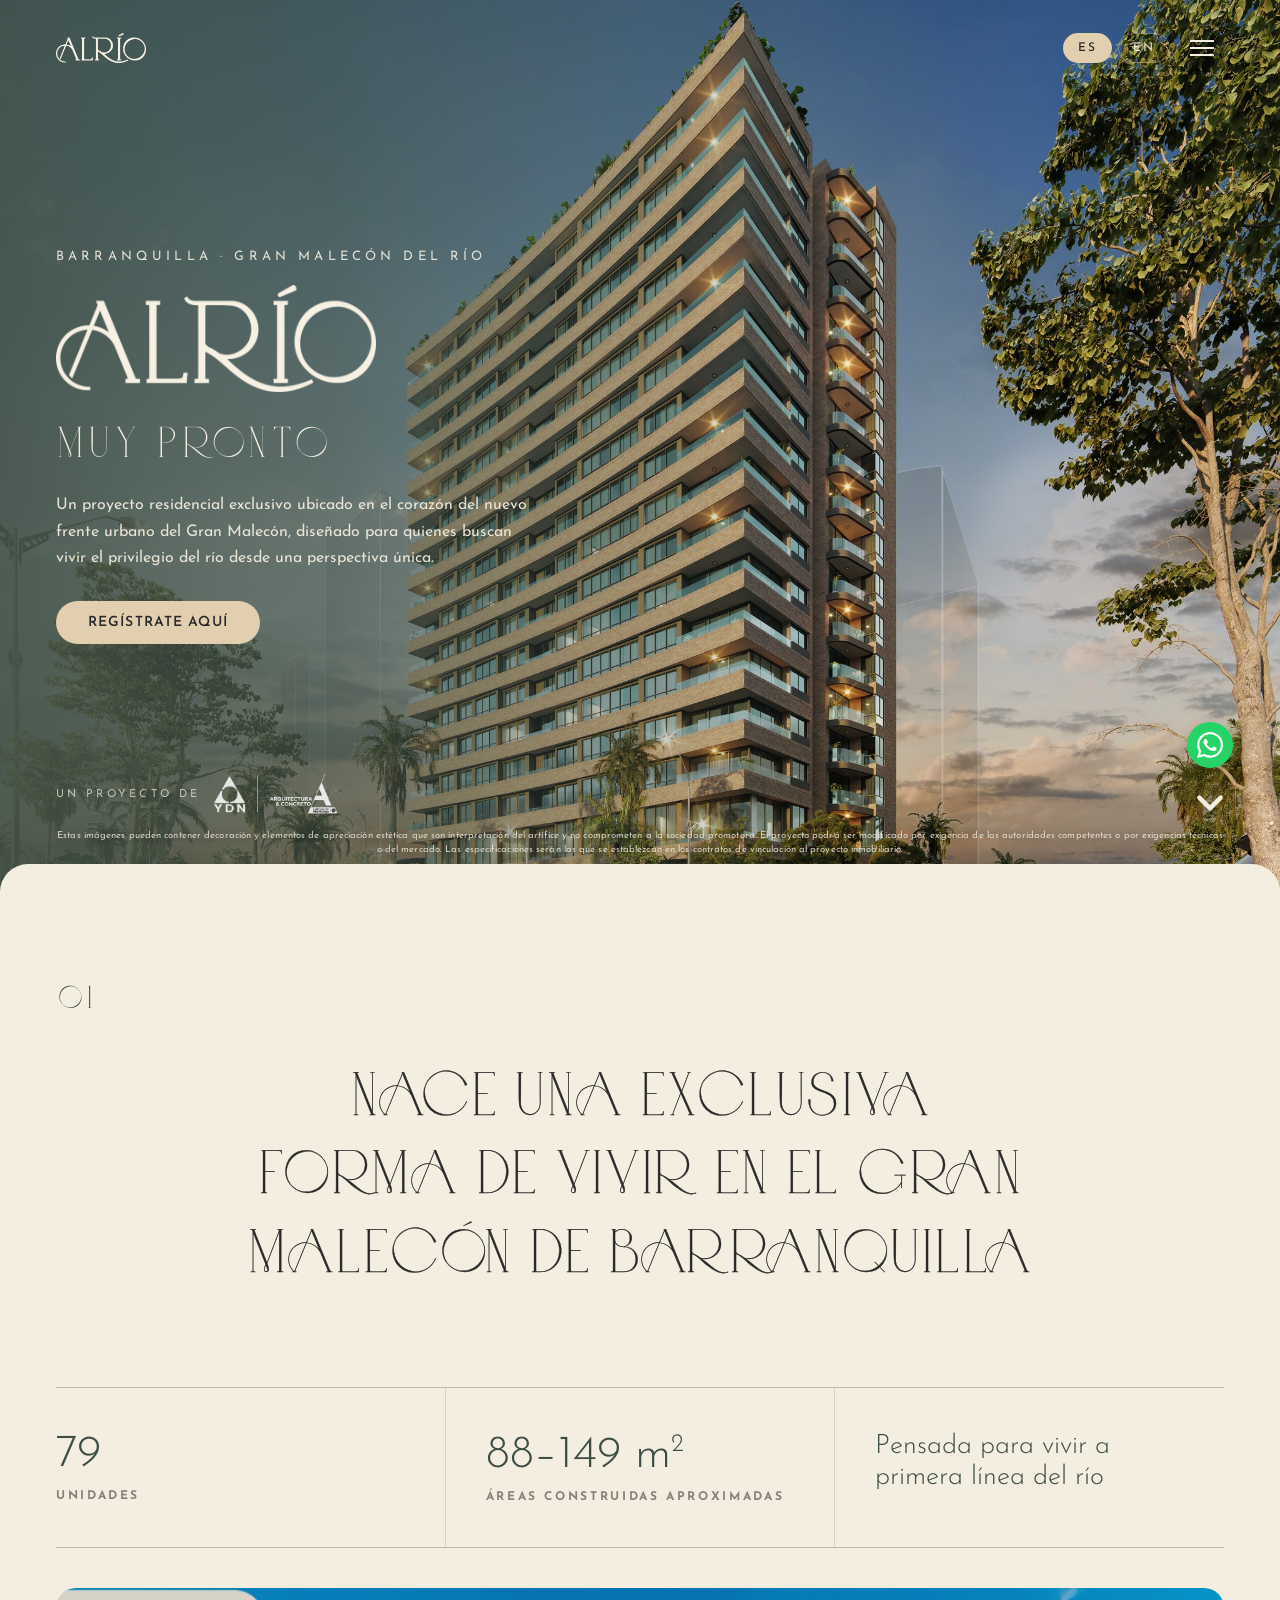
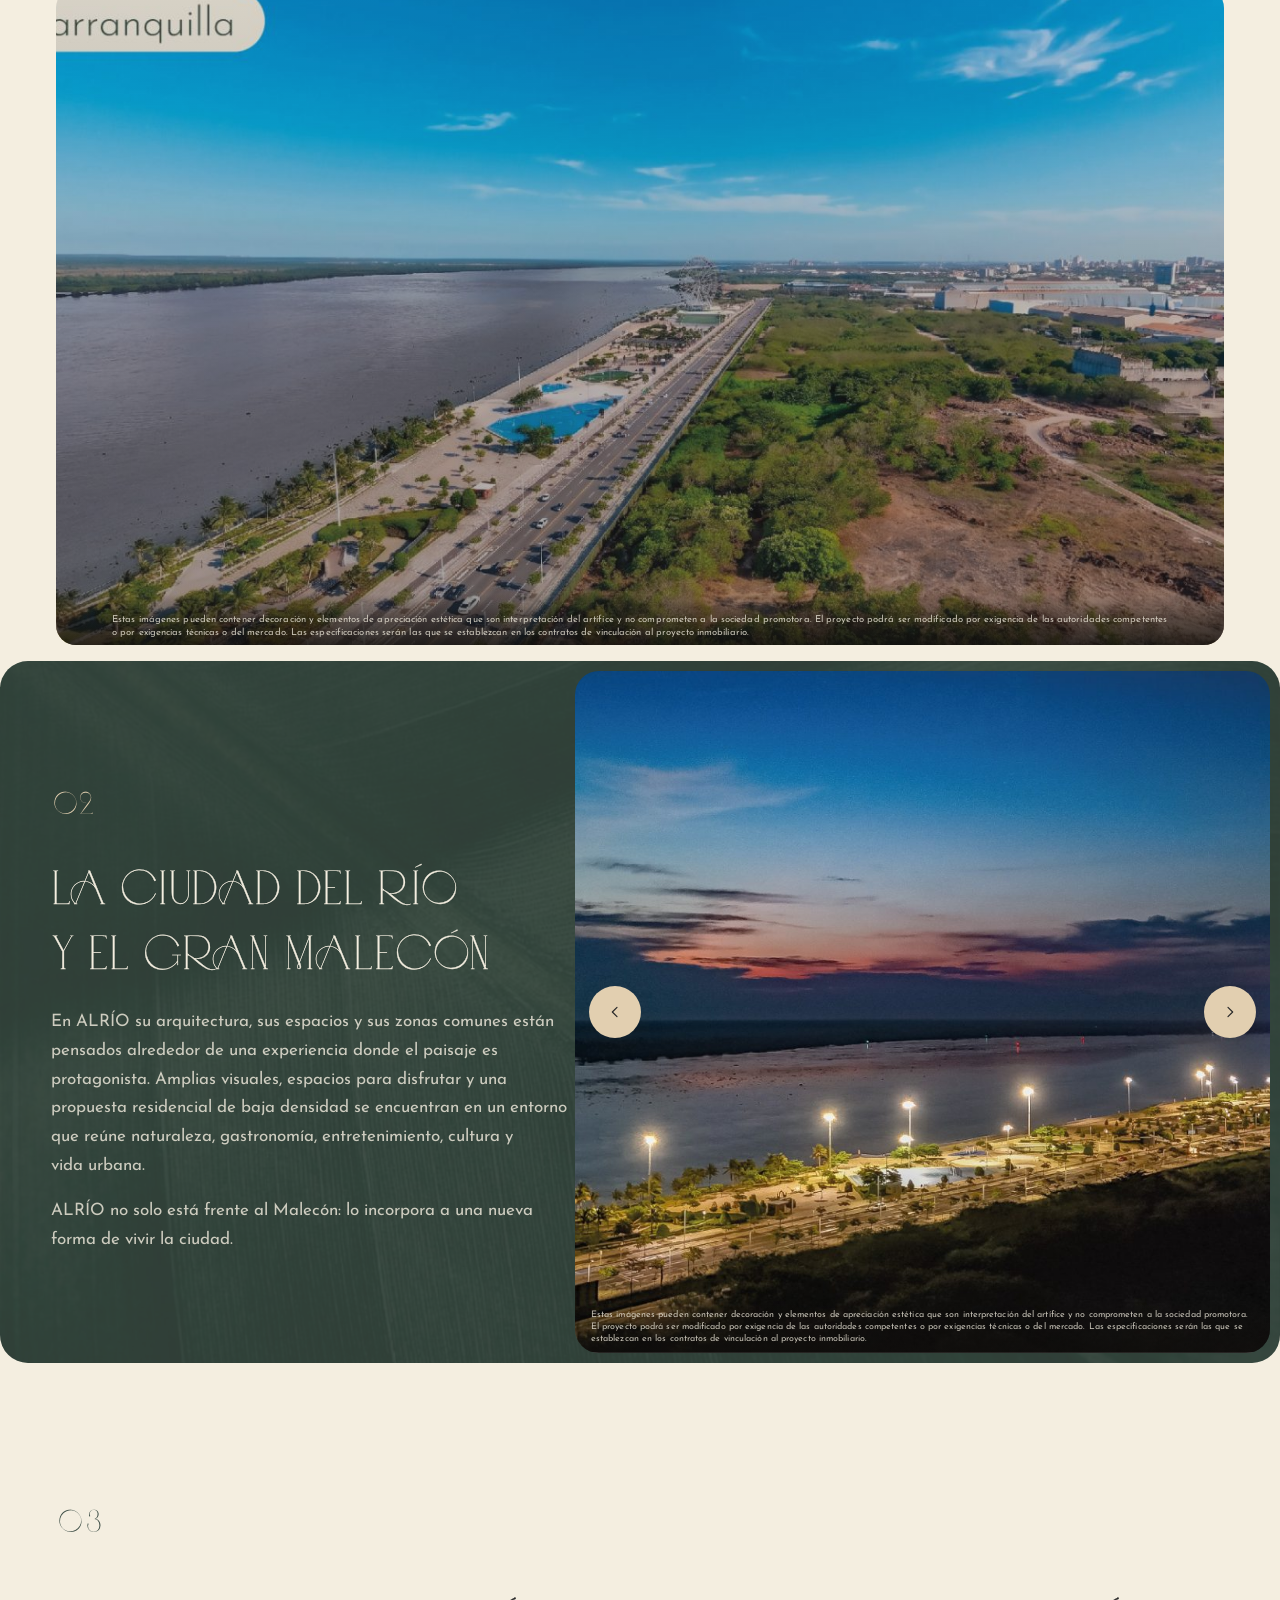
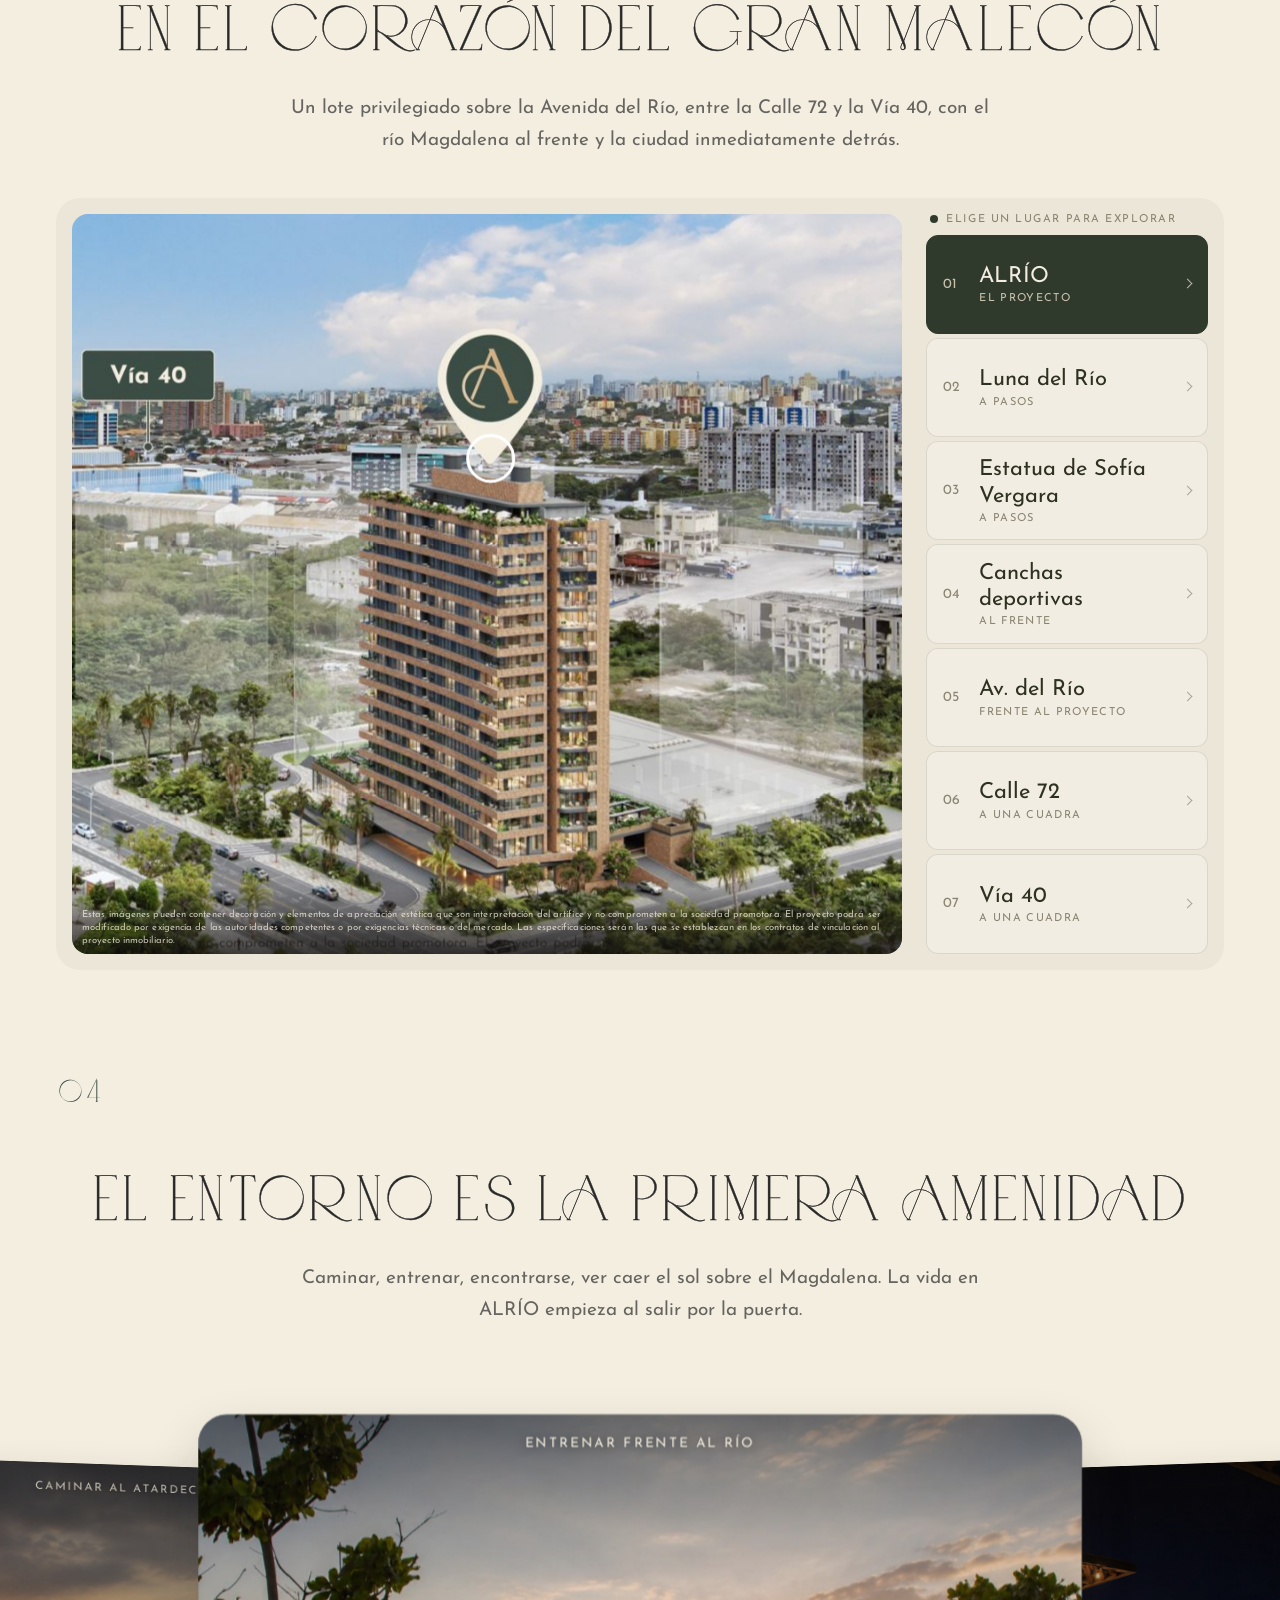
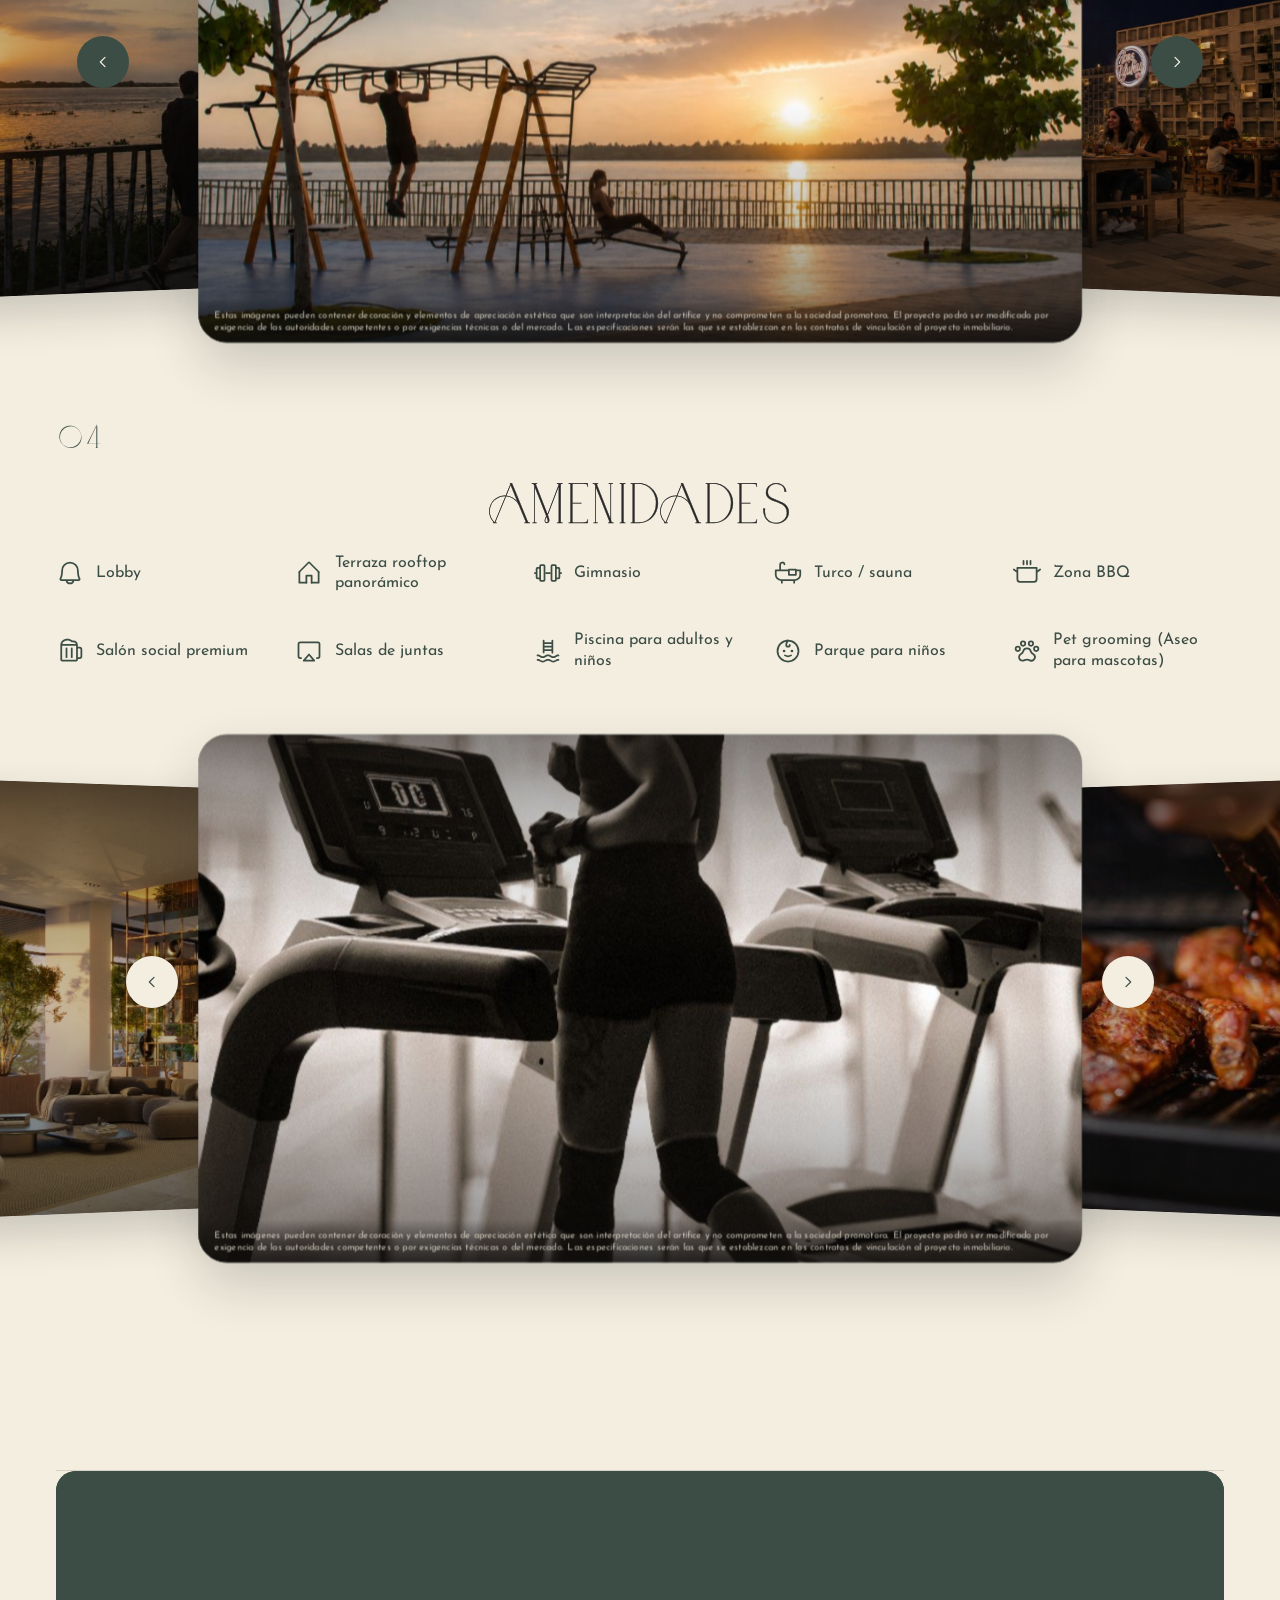
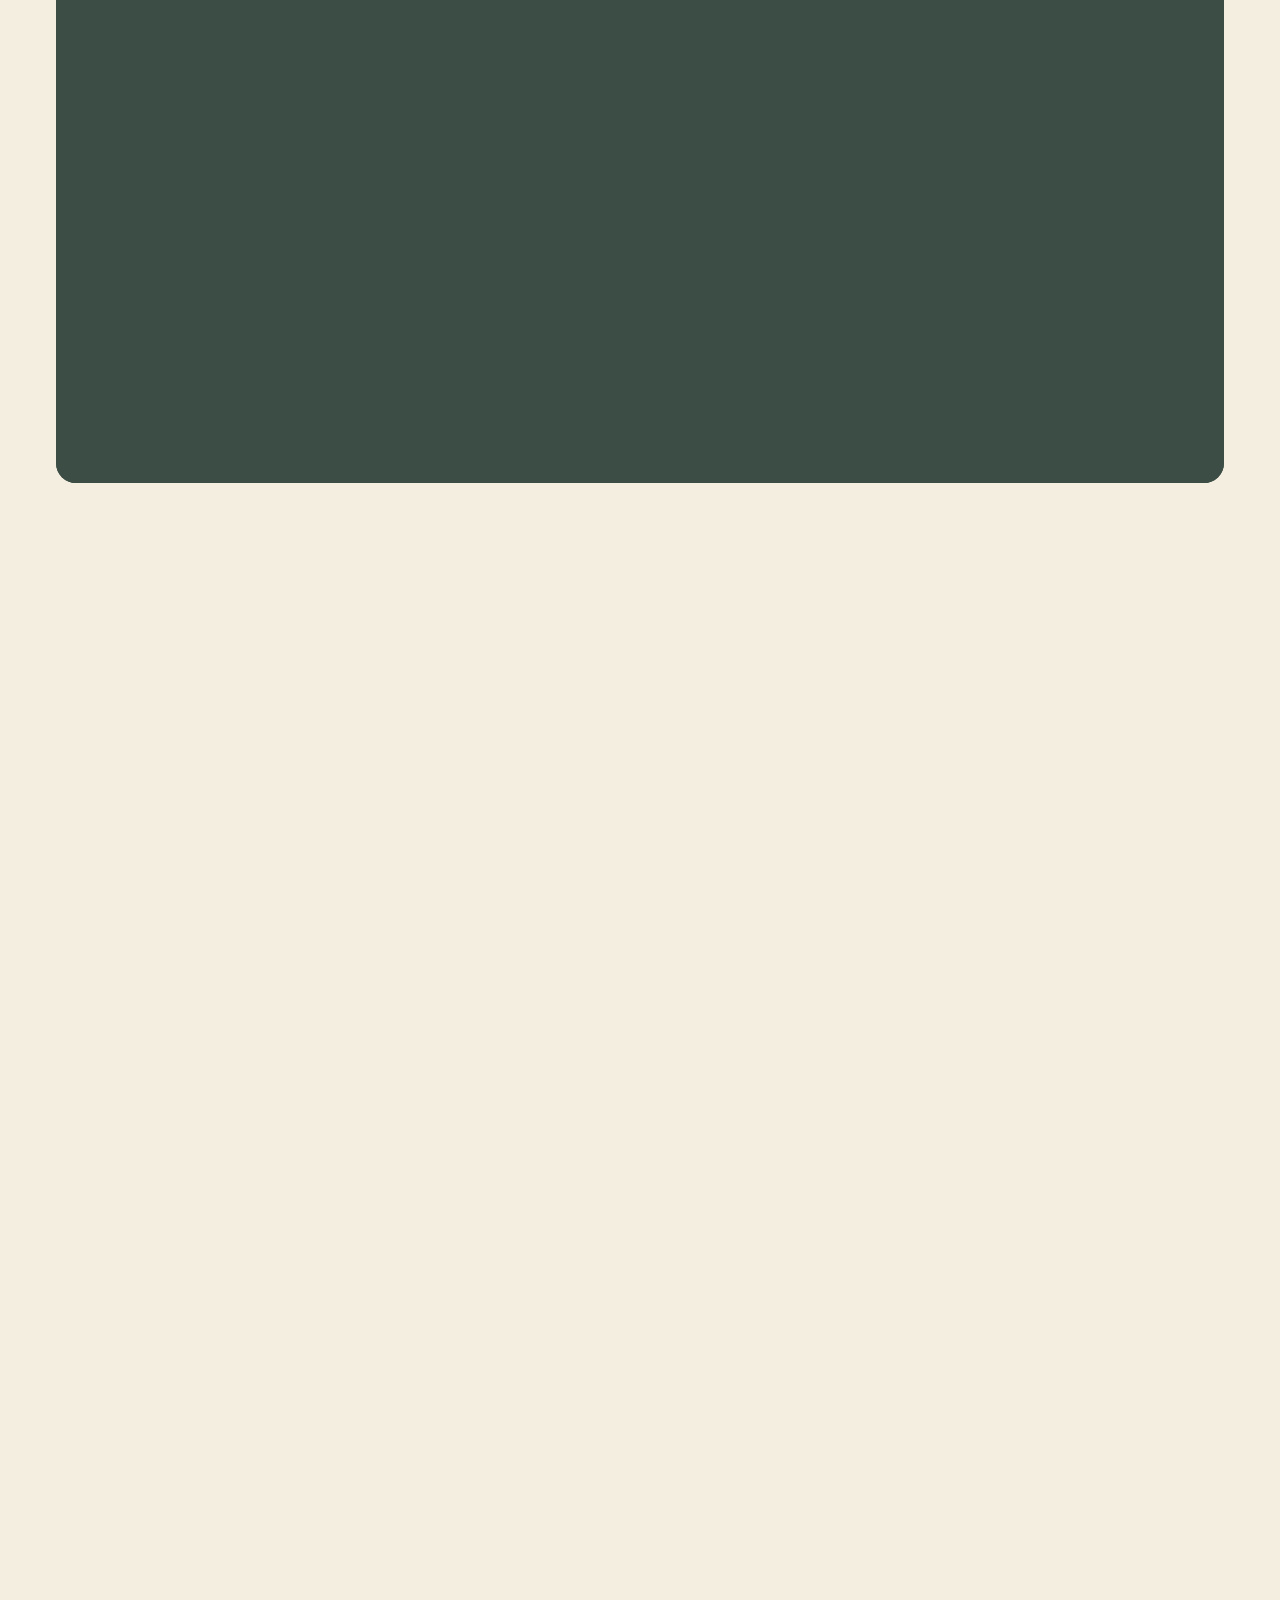
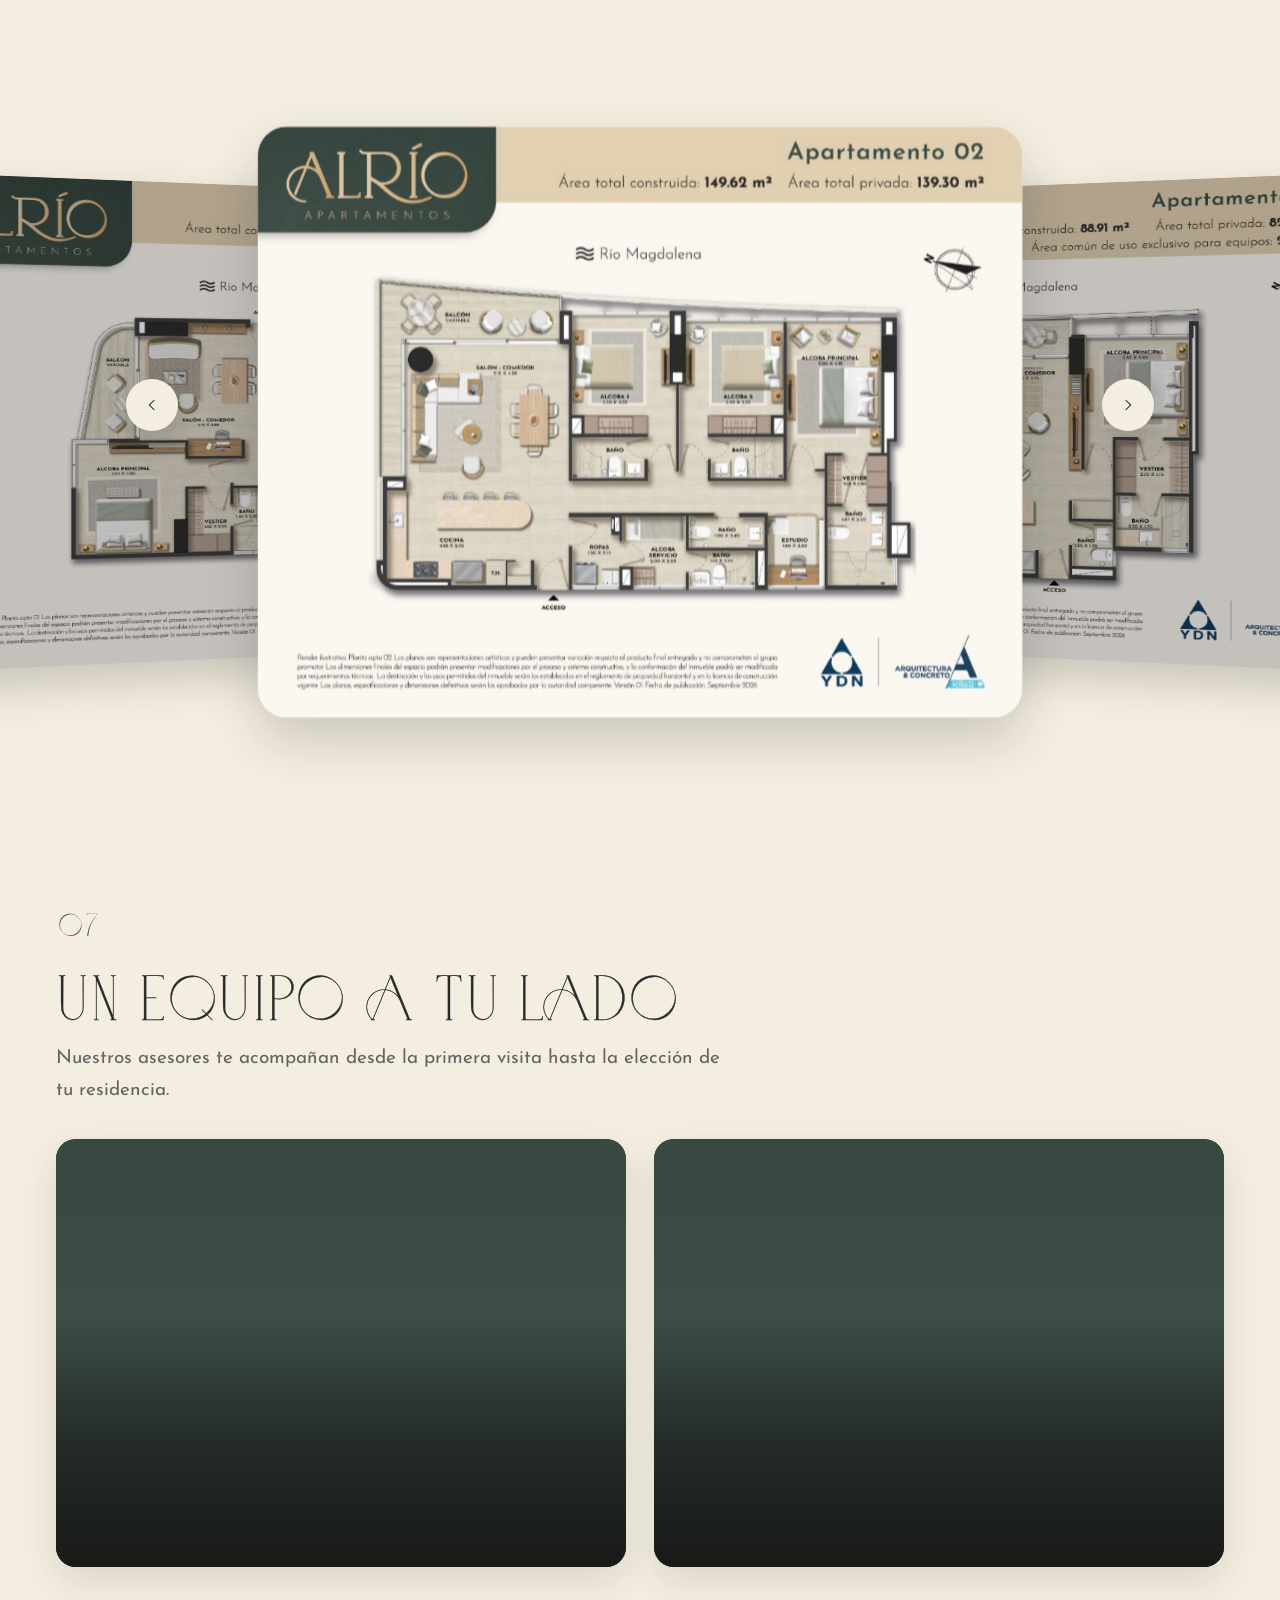
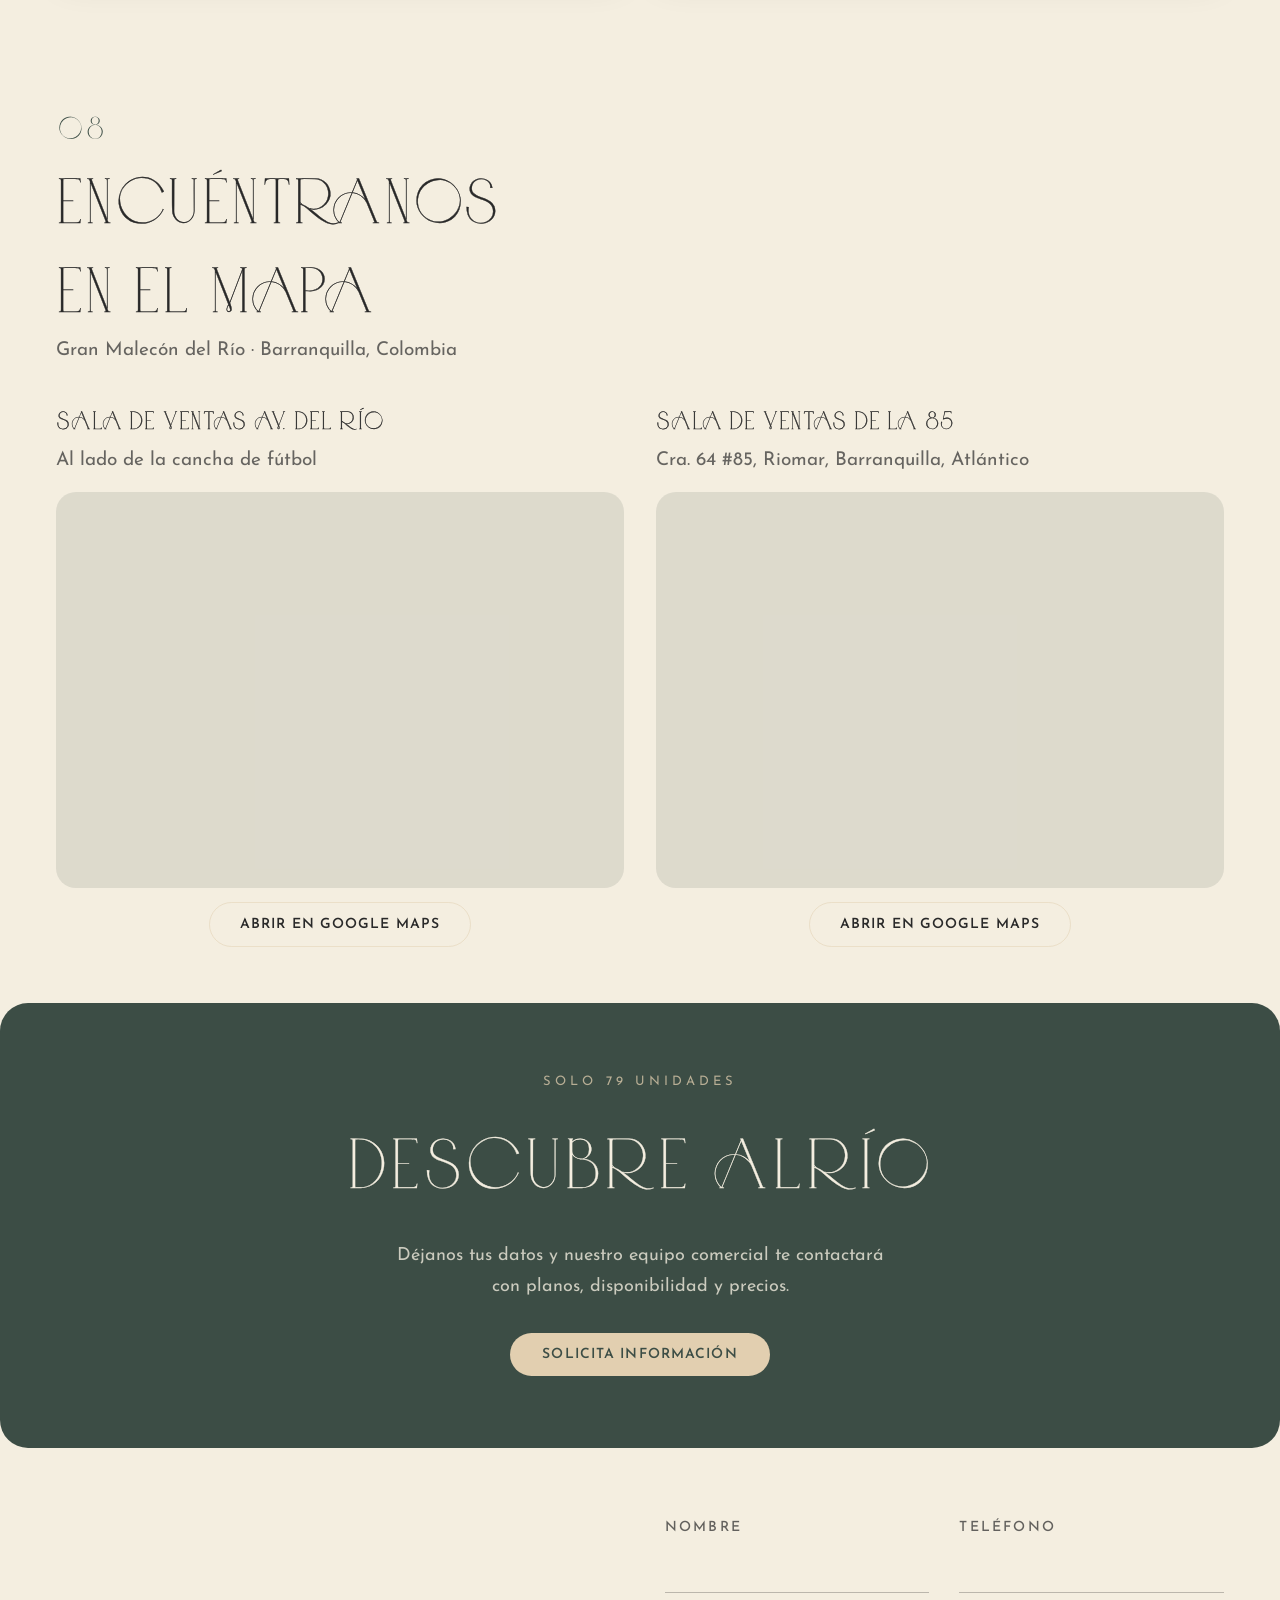
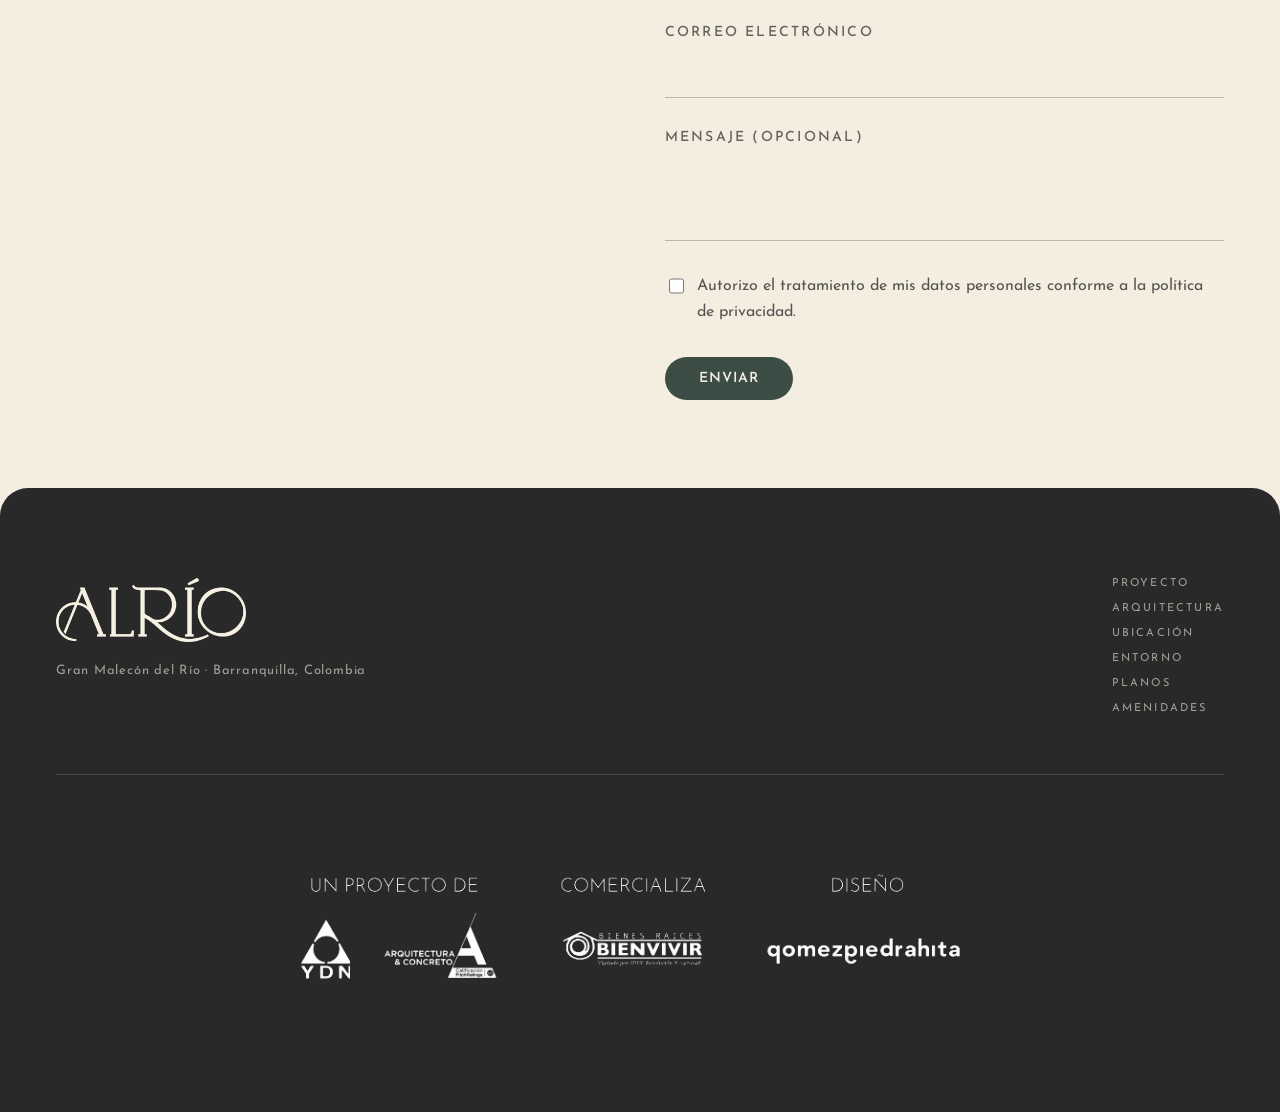
==== lanzamiento.html @ 01985efc "ajustes 27" ====
<!DOCTYPE html>
<html lang="es">
<head>
  <meta charset="utf-8">
  <meta name="viewport" content="width=device-width, initial-scale=1">
  <title>ALRÍO — Una nueva manera de vivir frente al río</title>
  <meta name="description" content="ALRÍO — proyecto residencial exclusivo frente al Gran Malecón del Río, Barranquilla. 79 unidades entre 88 y 149 m².">
  <link rel="icon" href="assets/favicon.png">
  <link rel="preload" as="image" href="assets/ext-hero.jpg" fetchpriority="high">
  <link rel="preconnect" href="https://fonts.googleapis.com">
  <link rel="preconnect" href="https://fonts.gstatic.com" crossorigin>
  <link rel="stylesheet" href="https://fonts.googleapis.com/css2?family=Josefin+Sans:ital,wght@0,300;0,400;0,500;0,600;0,700;1,300&display=swap">
  <link rel="stylesheet" href="css/base.css">
  <link rel="stylesheet" href="css/nav.css">
  <link rel="stylesheet" href="css/hero.css">
  <link rel="stylesheet" href="css/sections.css">
  <link rel="stylesheet" href="css/footer.css">
  <link rel="stylesheet" href="css/extras.css">
  <link rel="stylesheet" href="css/responsive.css">
  <link rel="stylesheet" href="css/ubicacion.css">
</head>
<body class="alrio" data-lang="es">

<a class="al-skip" href="#proyecto">Ir al contenido</a>

<header class="al-nav" id="al-nav">
	<a class="al-brand" href="#top" aria-label="ALRÍO">
		<img class="al-logo-light" src="assets/logo-bone.png" alt="ALRÍO">
		<img class="al-logo-dark" src="assets/logo-green.png" alt="">
	</a>

	<nav class="al-navlinks" aria-label="Navegación principal">
		<a href="#proyecto" data-en="Project">Proyecto</a>
		<a href="#arquitectura" data-en="Architecture">Arquitectura</a>
		<a href="#ubicacion" data-en="Location">Ubicación</a>
		<a href="#entorno" data-en="Lifestyle">Entorno</a>
		<a href="#planos" data-en="Floor plans">Planos</a>
		<a href="#amenidades" data-en="Amenities">Amenidades</a>
		<a href="#asesores" data-en="Advisors">Asesores</a>
		<a href="#contacto" data-en="Contact us">Contáctanos</a>
	</nav>

	<div class="al-lang" id="al-lang">
		<button type="button" class="al-lang-btn" id="al-lang-btn" aria-label="Idioma" aria-expanded="false" aria-haspopup="true">
			<svg viewBox="0 0 24 24" fill="currentColor" aria-hidden="true">
				<path d="M12.87 15.07 10.33 12.56l.03-.03A17.52 17.52 0 0 0 14.07 6H17V4h-7V2H8v2H1v2h11.17C11.5 7.92 10.44 9.75 9 11.35 8.07 10.32 7.3 9.19 6.69 8h-2c.73 1.63 1.73 3.17 2.98 4.56l-5.09 5.02L4 19l5-5 3.11 3.11.76-2.04ZM18.5 10h-2L12 22h2l1.12-3h4.75L21 22h2l-4.5-12Zm-2.62 7 1.62-4.33L19.12 17h-3.24Z"/>
			</svg>
		</button>
		<div class="al-lang-menu" role="menu">
			<button type="button" class="al-pill" data-lang="es" role="menuitem">ES</button>
			<button type="button" class="al-pill" data-lang="en" role="menuitem">EN</button>
		</div>
	</div>

	<button type="button" class="al-burger" id="al-burger" aria-label="Menú" aria-expanded="false">
		<span></span><span></span><span></span>
	</button>
</header>
<button type="button" class="al-nav-peek" id="al-nav-peek" aria-label="Mostrar barra">
	<svg viewBox="0 0 24 24" fill="none" stroke="currentColor" stroke-width="1.7" stroke-linecap="round" stroke-linejoin="round" aria-hidden="true">
		<path d="M2 12s3.6-7 10-7 10 7 10 7-3.6 7-10 7S2 12 2 12Z"/>
		<circle cx="12" cy="12" r="3"/>
	</svg>
</button>

<div class="al-drawer" id="al-drawer">
	<div class="al-drawer-top">
		<img src="assets/logo-bone.png" alt="ALRÍO">
		<button type="button" class="al-drawer-close" id="al-drawer-close" aria-label="Cerrar">&times;</button>
	</div>
	<nav aria-label="Navegación móvil">
		<a href="#proyecto" data-en="Project">Proyecto</a>
		<a href="#arquitectura" data-en="Architecture">Arquitectura</a>
		<a href="#ubicacion" data-en="Location">Ubicación</a>
		<a href="#entorno" data-en="Lifestyle">Entorno</a>
		<a href="#planos" data-en="Floor plans">Planos</a>
		<a href="#amenidades" data-en="Amenities">Amenidades</a>
		<a href="#asesores" data-en="Advisors">Asesores</a>
		<a href="#contacto" data-en="Contact">Contacto</a>
	</nav>
	<div class="al-drawer-foot">
		<span data-en="A project by">Un proyecto de</span>
		<img src="assets/partners-neg.png" alt="YDN · Arquitectura &amp; Concreto">
	</div>
</div>

<!-- PORTADA (la otra versión está en index.html — portada de pre-lanzamiento) -->
<!-- PORTADA · LANZAMIENTO -->
<section class="al-hero" id="top">
	<img src="assets/ext-hero.jpg" alt="ALRÍO — render del proyecto" width="2048" height="2560" fetchpriority="high" decoding="sync">
	<div class="al-hero-veil"></div>
	<div class="al-hero-in">
		<div class="al-hero-body">
			<span class="al-kicker" data-en="Barranquilla · Gran Malecón del Río">Barranquilla · Gran Malecón del Río</span>
			<img class="al-hero-logo" src="assets/logo-bone.png" alt="ALRÍO">
			<h1 data-en="Coming soon">Muy pronto</h1>
			<p data-en="An exclusive residential project at the heart of the Gran Malecón's new urban waterfront, designed for those who seek to live the privilege of the river from a unique perspective.">Un proyecto residencial exclusivo ubicado en el corazón del nuevo frente urbano del Gran Malecón, diseñado para quienes buscan vivir el privilegio del río desde una perspectiva única.</p>
			<div class="al-btn-row">
				<a class="al-btn" href="https://share.hsforms.com/1Gtbn-f_0RCiwjNTR8z41AA560hs" target="_blank" rel="noopener" data-en="Register here">Regístrate aquí</a>
			</div>
		</div>
		<div class="al-hero-foot">
			<div class="al-by">
				<span data-en="A project by">Un proyecto de</span>
				<img src="assets/partners-neg.png" alt="YDN · Arquitectura &amp; Concreto">
			</div>
			<a class="al-scroll-hint" href="#proyecto" aria-label="Desliza">
				<svg class="al-scroll-chevs" viewBox="0 0 32 20" aria-hidden="true">
					<path d="M6 5 L16 15 L26 5"/>
				</svg>
			</a>
		</div>
	</div>
</section>

<!-- 01 · EL PROYECTO -->
<section class="al-sec" id="proyecto">
	<div class="al-wrap">
		<div class="al-proj-head" data-reveal>
			<div class="al-eyebrow">
				<span class="al-num">01</span>
				<span class="al-lbl" data-en="The project">El proyecto</span>
			</div>
			<h2 class="al-h2 al-h2-proj" data-en="A new exclusive way of living is born on Barranquilla's Gran Malecón">Nace una exclusiva forma de vivir en el Gran Malecón de Barranquilla</h2>
		</div>

		<div class="al-stats" data-reveal>
			<div>
				<span class="al-stat-n">79</span>
				<span class="al-stat-l" data-en="Residences only">Unidades</span>
			</div>
			<div>
				<span class="al-stat-n">88–149 m<sup>2</sup></span>
				<span class="al-stat-l" data-en="Approximate built areas">Áreas construidas aproximadas</span>
			</div>
			<div>
				<span class="al-stat-n al-stat-phrase" data-en="Designed to live on the riverfront">Pensada para vivir a primera línea del río</span>
			</div>
		</div>
	</div>
</section>

<!-- BANDA · AÉREA -->
<section class="al-bleed" data-reveal>
	<video class="al-bleed-video" autoplay muted loop playsinline preload="auto" poster="assets/malecon-aerial.jpg">
		<source src="assets/atardecer.mp4" type="video/mp4">
	</video>
	<div class="al-bleed-veil"></div>
</section>

<!-- 02 · ARQUITECTURA -->
<section class="al-sec al-sec-green al-sec-leaf" id="arquitectura">
	<img class="al-bg" loading="lazy" src="assets/leaf.jpg" alt="" aria-hidden="true">
	<div class="al-wrap al-arch">
		<div class="al-col" data-reveal>
			<div class="al-eyebrow">
				<span class="al-num">02</span>
				<span class="al-lbl" data-en="Architecture">Arquitectura</span>
			</div>
			<h2 class="al-h2 al-h2-upper" data-en="The river city and the Gran Malecón">La ciudad del río y el Gran Malecón</h2>
			<div class="al-copy">
				<p class="al-p" data-en="At ALRÍO, its architecture, spaces and common areas are conceived around an experience where the landscape takes center stage. Broad views, spaces to enjoy and a low-density residential proposal come together in a setting that brings together nature, gastronomy, entertainment, culture and urban life.">En ALRÍO su arquitectura, sus espacios y sus zonas comunes están pensados alrededor de una experiencia donde el paisaje es protagonista. Amplias visuales, espacios para disfrutar y una propuesta residencial de baja densidad se encuentran en un entorno que reúne naturaleza, gastronomía, entretenimiento, cultura y vida urbana.</p>
				<p class="al-p" data-en="ALRÍO is not only facing the Malecón: it incorporates it into a new way of living the city.">ALRÍO no solo está frente al Malecón: lo incorpora a una nueva forma de vivir la ciudad.</p>
			</div>
		</div>
		<div class="al-arch-carousel" data-arch-slide data-reveal>
			<div class="al-arch-stage">
				<figure class="is-on" data-lb="assets/EXT_01_R4.jpg.jpeg">
					<img loading="lazy" src="assets/EXT_01_R4.jpg.jpeg" alt="Exterior ALRÍO">
				</figure>
				<figure data-lb="assets/malecon-dusk.jpg">
					<img loading="lazy" src="assets/malecon-dusk.jpg" alt="Gran Malecón al atardecer">
				</figure>
				<figure data-lb="assets/malecon-city.jpg">
					<img loading="lazy" src="assets/malecon-city.jpg" alt="Barranquilla desde el río">
				</figure>
				<figure data-lb="assets/life-yoga.jpg">
					<img loading="lazy" src="assets/life-yoga.jpg" alt="Amanecer sobre el Magdalena">
				</figure>
				<figure data-lb="assets/malecon-04.jpg">
					<img loading="lazy" src="assets/malecon-04.jpg" alt="Ribera del río Magdalena">
				</figure>
				<figure data-lb="assets/life-dining.jpg">
					<img loading="lazy" src="assets/life-dining.jpg" alt="Gastronomía en el Malecón">
				</figure>
			</div>
			<button type="button" class="al-cover-nav al-cover-prev" aria-label="Anterior">
				<svg viewBox="0 0 24 24" aria-hidden="true"><path d="M15 5 L8 12 L15 19" fill="none" stroke="currentColor" stroke-width="1.8" stroke-linecap="round" stroke-linejoin="round"/></svg>
			</button>
			<button type="button" class="al-cover-nav al-cover-next" aria-label="Siguiente">
				<svg viewBox="0 0 24 24" aria-hidden="true"><path d="M9 5 L16 12 L9 19" fill="none" stroke="currentColor" stroke-width="1.8" stroke-linecap="round" stroke-linejoin="round"/></svg>
			</button>
		</div>
	</div>
</section>

<!-- 03 · UBICACIÓN -->
<section class="al-sec" id="ubicacion">
	<div class="al-wrap">
		<div class="al-duo al-duo-end" data-reveal>
			<div class="al-col">
				<div class="al-eyebrow">
					<span class="al-num">03</span>
					<span class="al-lbl" data-en="Location">Ubicación</span>
				</div>
				<h2 class="al-h2 al-h2-serif" data-en="At the heart of the Gran Malecón">En el corazón del Gran Malecón</h2>
			</div>
			<p class="al-p al-p-muted" data-en="A privileged lot on Avenida del Río, between Calle 72 and Vía 40, with the Magdalena river directly in front and the city immediately behind.">Un lote privilegiado sobre la Avenida del Río, entre la Calle 72 y la Vía 40, con el río Magdalena al frente y la ciudad inmediatamente detrás.</p>
		</div>
		<section class="ubic" aria-label="Qué hay cerca del proyecto">
			<div class="ubic__visor" id="visor">
				<div class="ubic__capa" id="capa">
					<img id="foto" src="assets/ubicacion-alrio.jpg" alt="Vista aérea del proyecto ALRÍO y su entorno">
					<div class="ubic__halo" id="halo"></div>
				</div>
			</div>
			<div class="ubic__nav">
				<button class="ubic__flecha" id="prev" aria-label="Lugar anterior">&#8249;</button>
				<div class="ubic__centro" id="centro" aria-live="polite">
					<p class="ubic__nombre" id="nombre"></p>
					<span class="ubic__dist" id="dist"></span>
				</div>
				<button class="ubic__flecha" id="next" aria-label="Lugar siguiente">&#8250;</button>
			</div>
			<div class="ubic__puntos" id="puntos"></div>
			<div class="ubic__side">
				<p class="ubic__hint" data-en="Click a place to explore">Elige un lugar para explorar</p>
				<ul class="ubic__lista" id="lista"></ul>
			</div>
		</section>
	</div>
</section>

<!-- 04 · ENTORNO -->
<section id="entorno" style="padding-bottom: 8px;">
	<div class="al-sec" style="padding-bottom: 28px;">
		<div class="al-wrap al-duo al-duo-end" data-reveal>
			<div class="al-col">
				<div class="al-eyebrow">
					<span class="al-num">04</span>
					<span class="al-lbl" data-en="Lifestyle">Entorno</span>
				</div>
				<h2 class="al-h2 al-h2-serif" data-en="The surroundings are the first amenity">El entorno es la primera amenidad</h2>
			</div>
			<p class="al-p al-p-muted" data-en="Walking, training, meeting, watching the sun set over the Magdalena. Life at ALRÍO begins the moment you step outside.">Caminar, entrenar, encontrarse, ver caer el sol sobre el Magdalena. La vida en ALRÍO empieza al salir por la puerta.</p>
		</div>
	</div>
	<div class="al-wrap">
		<div class="al-cover al-cover-life" data-coverflow>
			<button type="button" class="al-cover-nav al-cover-prev" aria-label="Anterior">
				<svg viewBox="0 0 24 24" aria-hidden="true"><path d="M15 5 L8 12 L15 19" fill="none" stroke="currentColor" stroke-width="1.8" stroke-linecap="round" stroke-linejoin="round"/></svg>
			</button>
			<div class="al-cover-stage">
				<figure class="al-cover-card" data-lb="assets/life-walk.jpg">
					<img loading="lazy" src="assets/life-walk.jpg" alt="">
					<figcaption>
						<span class="al-cover-name" data-en="Sunset walk · Gran Malecón">Caminar al atardecer · Gran Malecón</span>
						<span class="al-cover-ref" data-en="Reference image">Imagen de referencia</span>
					</figcaption>
				</figure>
				<figure class="al-cover-card" data-lb="assets/life-gym.jpg">
					<img loading="lazy" src="assets/life-gym.jpg" alt="">
					<figcaption>
						<span class="al-cover-name" data-en="Training facing the river">Entrenar frente al río</span>
						<span class="al-cover-ref" data-en="Reference image">Imagen de referencia</span>
					</figcaption>
				</figure>
				<figure class="al-cover-card" data-lb="assets/life-dining.jpg">
					<img loading="lazy" src="assets/life-dining.jpg" alt="">
					<figcaption>
						<span class="al-cover-name" data-en="Dining along the waterfront">Gastronomía a orillas del río</span>
						<span class="al-cover-ref" data-en="Reference image">Imagen de referencia</span>
					</figcaption>
				</figure>
				<figure class="al-cover-card" data-lb="assets/life-courts.jpg">
					<img loading="lazy" src="assets/life-courts.jpg" alt="">
					<figcaption>
						<span class="al-cover-name" data-en="Public sports courts">Canchas deportivas públicas</span>
						<span class="al-cover-ref" data-en="Reference image">Imagen de referencia</span>
					</figcaption>
				</figure>
				<figure class="al-cover-card" data-lb="assets/life-yoga.jpg">
					<img loading="lazy" src="assets/life-yoga.jpg" alt="">
					<figcaption>
						<span class="al-cover-name" data-en="Sunrise over the Magdalena">Amanecer sobre el Magdalena</span>
						<span class="al-cover-ref" data-en="Reference image">Imagen de referencia</span>
					</figcaption>
				</figure>
			</div>
			<button type="button" class="al-cover-nav al-cover-next" aria-label="Siguiente">
				<svg viewBox="0 0 24 24" aria-hidden="true"><path d="M9 5 L16 12 L9 19" fill="none" stroke="currentColor" stroke-width="1.8" stroke-linecap="round" stroke-linejoin="round"/></svg>
			</button>
		</div>
	</div>
</section>

<!-- 04 · AMENIDADES -->
<section class="al-sec al-sec-apart" id="amenidades">
	<div class="al-wrap">
		<div class="al-amen-sheet" data-reveal>
			<div class="al-eyebrow">
				<span class="al-num">04</span>
				<span class="al-lbl" data-en="Amenities">Amenidades</span>
			</div>
			<h2 class="al-h2 al-amen-title" data-en="Amenities">Amenidades</h2>
			<ul class="al-amen-grid">
				<li>
					<span class="al-amen-ico" aria-hidden="true">
						<svg class="al-ico al-ico-bell" viewBox="0 0 256 256" fill="currentColor">
							<g class="al-ico-shell">
								<path d="M221.8,175.94C216.25,166.38,208,139.33,208,104a80,80,0,1,0-160,0c0,35.34-8.26,62.38-13.81,71.94A16,16,0,0,0,48,200H208a16,16,0,0,0,13.8-24.06ZM48,184c7.7-13.24,16-43.92,16-80a64,64,0,1,1,128,0c0,36.05,8.28,66.73,16,80Z"/>
								<path class="al-ico-clapper" d="M88.81,200a40,40,0,0,0,78.38,0L150.62,200A24,24,0,0,1,105.38,200Z"/>
							</g>
						</svg>
					</span>
					<span data-en="Lobby">Lobby</span>
				</li>
				<li>
					<span class="al-amen-ico" aria-hidden="true">
						<svg class="al-ico al-ico-house" viewBox="0 0 256 256" fill="none" stroke="currentColor" stroke-width="16" stroke-linecap="round" stroke-linejoin="round">
							<path class="al-ico-roof" d="M216,120a8,8,0,0,0-2.34-5.66l-80-80a8,8,0,0,0-11.32,0l-80,80A8,8,0,0,0,40,120"/>
							<path d="M104,216h-64V120M152,216h64V120"/>
							<path class="al-ico-door" d="M104,216V152h48v64"/>
						</svg>
					</span>
					<span data-en="Panoramic rooftop terrace">Terraza rooftop panorámico</span>
				</li>
				<li>
					<span class="al-amen-ico" aria-hidden="true">
						<svg class="al-ico al-ico-barbell" viewBox="0 0 256 256" fill="currentColor">
							<path class="al-ico-plate al-ico-plate-l" fill-rule="evenodd" d="M88,48H64A16,16,0,0,0,48,64v8H32A16,16,0,0,0,16,88v32H8a8,8,0,0,0,0,16h8v32a16,16,0,0,0,16,16H48v8a16,16,0,0,0,16,16H88a16,16,0,0,0,16-16V64A16,16,0,0,0,88,48ZM32,88H48v80H32ZM64,64H88V192H64Z"/>
							<path class="al-ico-plate al-ico-plate-r" fill-rule="evenodd" d="M168,48h24a16,16,0,0,1,16,16v8h16a16,16,0,0,1,16,16v32h8a8,8,0,0,1,0,16h-8v32a16,16,0,0,1-16,16H208v8a16,16,0,0,1-16,16H168a16,16,0,0,1-16-16V64A16,16,0,0,1,168,48ZM224,88H208v80h16ZM192,64H168V192h24Z"/>
							<path class="al-ico-rod" d="M104,120C120,120,136,120,152,120L152,136C136,136,120,136,104,136Z"/>
						</svg>
					</span>
					<span data-en="Gym">Gimnasio</span>
				</li>
				<li>
					<span class="al-amen-ico" aria-hidden="true">
						<svg class="al-ico al-ico-bathtub" viewBox="0 0 256 256" fill="currentColor">
							<g class="al-ico-tub">
								<path d="M240,96H208a8,8,0,0,0-8-8H136a8,8,0,0,0-8,8H64V52A12,12,0,0,1,76,40a12.44,12.44,0,0,1,12.16,9.59,8,8,0,0,0,15.68-3.18A28.32,28.32,0,0,0,76,24,28,28,0,0,0,48,52V96H16a8,8,0,0,0-8,8v40a56.06,56.06,0,0,0,56,56v16a8,8,0,0,0,16,0V200h96v16a8,8,0,0,0,16,0V200a56.06,56.06,0,0,0,56-56V104A8,8,0,0,0,240,96Zm-48,8v32H144V104Zm40,40a40,40,0,0,1-40,40H64a40,40,0,0,1-40-40V112H128v32a8,8,0,0,0,8,8h64a8,8,0,0,0,8-8V112h24Z"/>
							</g>
							<g class="al-ico-drops" fill="none" stroke="currentColor" stroke-width="12" stroke-linecap="round">
								<path class="al-ico-drop al-ico-drop-a" d="M164,118 l0,7"/>
								<path class="al-ico-drop al-ico-drop-b" d="M148,122 l0,7"/>
								<path class="al-ico-drop al-ico-drop-c" d="M158,120 l0,7"/>
								<path class="al-ico-drop al-ico-drop-d" d="M142,124 l0,7"/>
							</g>
						</svg>
					</span>
					<span data-en="Turkish bath / sauna">Turco / sauna</span>
				</li>
				<li>
					<span class="al-amen-ico" aria-hidden="true">
						<svg class="al-ico al-ico-cook" viewBox="0 0 256 256" fill="currentColor">
							<g class="al-ico-steam">
								<path d="M88,48V16a8,8,0,0,1,16,0V48a8,8,0,0,1-16,0Zm40,8a8,8,0,0,0,8-8V16a8,8,0,0,0-16,0V48A8,8,0,0,0,128,56Zm32,0a8,8,0,0,0,8-8V16a8,8,0,0,0-16,0V48A8,8,0,0,0,160,56Z"/>
							</g>
							<g class="al-ico-pot">
								<path d="M252.8,102.4L224,124v60a32,32,0,0,1-32,32H64a32,32,0,0,1-32-32V124L3.2,102.4a8,8,0,0,1,9.6-12.8L32,104V80a8,8,0,0,1,8-8H216a8,8,0,0,1,8,8v24l19.2-14.4a8,8,0,0,1,9.6,12.8ZM208,88H48v96a16,16,0,0,0,16,16H192a16,16,0,0,0,16-16Z"/>
							</g>
						</svg>
					</span>
					<span data-en="BBQ area">Zona BBQ</span>
				</li>
				<li>
					<span class="al-amen-ico" aria-hidden="true">
						<svg class="al-ico al-ico-beer" viewBox="0 0 256 256" fill="currentColor">
							<g class="al-ico-cheers">
								<path d="M104,104v80a8,8,0,0,1-16,0V104a8,8,0,0,1,16,0Zm40-8a8,8,0,0,0-8,8v80a8,8,0,0,0,16,0V104A8,8,0,0,0,144,96Zm96,16v64a24,24,0,0,1-24,24H200v8a16,16,0,0,1-16,16H56a16,16,0,0,1-16-16V72c0-30.88,28.71-56,64-56,16.77,0,32.91,5.8,44.82,16H160a40,40,0,0,1,40,40V88h16A24,24,0,0,1,240,112ZM57,64H182.62A24,24,0,0,0,160,48H145.74a8,8,0,0,1-5.53-2.22C131.06,37,117.87,32,104,32,80.82,32,61.43,45.76,57,64ZM184,208V80H56V208H184Zm40-96a8,8,0,0,0-8-8H200v80h16a8,8,0,0,0,8-8Z"/>
								<circle class="al-ico-fizz al-ico-fizz-a" cx="72" cy="184" r="4"/>
								<circle class="al-ico-fizz al-ico-fizz-b" cx="120" cy="188" r="3.5"/>
								<circle class="al-ico-fizz al-ico-fizz-c" cx="168" cy="180" r="3.5"/>
								<circle class="al-ico-fizz al-ico-fizz-d" cx="96" cy="192" r="3"/>
							</g>
						</svg>
					</span>
					<span data-en="Premium social lounge">Salón social premium</span>
				</li>
				<li>
					<span class="al-amen-ico" aria-hidden="true">
						<svg class="al-ico al-ico-presentation" viewBox="0 0 256 256" fill="currentColor">
							<path d="M134.08,154.79a8,8,0,0,0-12.15,0l-48,56A8,8,0,0,0,80,224h96a8,8,0,0,0,6.07-13.21ZM97.39,208,128,172.29,158.61,208Z"/>
							<path class="al-ico-board" d="M232,64V176a24,24,0,0,1-24,24h-8a8,8,0,0,1,0-16h8a8,8,0,0,0,8-8V64a8,8,0,0,0-8-8H48a8,8,0,0,0-8,8V176a8,8,0,0,0,8,8h8a8,8,0,0,1,0,16H48a24,24,0,0,1-24-24V64A24,24,0,0,1,48,40H208A24,24,0,0,1,232,64Z"/>
						</svg>
					</span>
					<span data-en="Meeting rooms">Salas de juntas</span>
				</li>
				<li>
					<span class="al-amen-ico" aria-hidden="true">
						<svg class="al-ico al-ico-pool" viewBox="0 0 256 256" fill="currentColor">
							<g class="al-ico-ladder">
								<path d="M88,149.39a8,8,0,0,0,8-8V128h64v15.29a8,8,0,0,0,16,0V32a8,8,0,0,0-16,0V48H96V32a8,8,0,0,0-16,0V141.39A8,8,0,0,0,88,149.39ZM96,112V96h64v16Zm64-48V80H96V64Z"/>
							</g>
							<g class="al-ico-waves">
								<path d="M24,168a8,8,0,0,1,8-8c14.42,0,22.19,5.18,28.44,9.34C66,173.06,70.42,176,80,176s14-2.94,19.56-6.66c6.24-4.16,14-9.34,28.43-9.34s22.2,5.18,28.44,9.34c5.58,3.72,10,6.66,19.57,6.66s14-2.94,19.56-6.66c6.25-4.16,14-9.34,28.44-9.34a8,8,0,0,1,0,16c-9.58,0-14,2.94-19.56,6.66-6.25,4.16-14,9.34-28.44,9.34s-22.2-5.18-28.44-9.34C142,178.94,137.57,176,128,176s-14,2.94-19.56,6.66c-6.24,4.16-14,9.34-28.43,9.34s-22.19-5.18-28.44-9.34C46,178.94,41.58,176,32,176A8,8,0,0,1,24,168Z"/>
								<path class="al-ico-wave-b" d="M232,208a8,8,0,0,1-8,8c-9.58,0-14,2.94-19.56,6.66-6.25,4.16-14,9.34-28.44,9.34s-22.2-5.18-28.44-9.34C142,218.94,137.57,216,128,216s-14,2.94-19.56,6.66c-6.24,4.16-14,9.34-28.43,9.34s-22.19-5.18-28.44-9.34C46,218.94,41.58,216,32,216a8,8,0,0,1,0-16c14.42,0,22.19,5.18,28.44,9.34C66,213.06,70.42,216,80,216s14-2.94,19.56-6.66c6.24-4.16,14-9.34,28.43-9.34s22.2,5.18,28.44,9.34c5.58,3.72,10,6.66,19.57,6.66s14-2.94,19.56-6.66c6.25-4.16,14-9.34,28.44-9.34A8,8,0,0,1,232,208Z"/>
							</g>
						</svg>
					</span>
					<span data-en="Adults and children pool">Piscina para adultos y niños</span>
				</li>
				<li>
					<span class="al-amen-ico" aria-hidden="true">
						<svg class="al-ico al-ico-baby" viewBox="0 0 256 256" fill="currentColor">
							<g class="al-ico-giggle">
								<circle cx="128" cy="128" r="96" fill="none" stroke="currentColor" stroke-width="16"/>
								<path class="al-ico-hair" d="M131.91,26L131.91,40.09C120.32,56.38,120,71.88,120,72a8,8,0,0,0,16,0a8,8,0,0,1,16,0a24,24,0,0,1-48,0c0-.73.13-14.3,8.46-30.63L112.46,26Z"/>
								<circle class="al-ico-eye al-ico-eye-l" cx="92" cy="128" r="12"/>
								<circle class="al-ico-eye al-ico-eye-r" cx="164" cy="128" r="12"/>
								<path d="M151.73,161.23a45,45,0,0,1-47.46,0a8,8,0,0,0-8.54,13.54a61,61,0,0,0,64.54,0a8,8,0,0,0-8.54-13.54Z"/>
							</g>
						</svg>
					</span>
					<span data-en="Children's park">Parque para niños</span>
				</li>
				<li>
					<span class="al-amen-ico" aria-hidden="true">
						<svg class="al-ico al-ico-paw" viewBox="0 0 256 256" fill="currentColor">
							<g class="al-ico-stamp">
								<path d="M212,80a28,28,0,1,0,28,28A28,28,0,0,0,212,80Zm0,40a12,12,0,1,1,12-12A12,12,0,0,1,212,120ZM72,108a28,28,0,1,0-28,28A28,28,0,0,0,72,108ZM44,120a12,12,0,1,1,12-12A12,12,0,0,1,44,120ZM92,88A28,28,0,1,0,64,60,28,28,0,0,0,92,88Zm0-40A12,12,0,1,1,80,60,12,12,0,0,1,92,48Zm72,40a28,28,0,1,0-28-28A28,28,0,0,0,164,88Zm0-40a12,12,0,1,1-12,12A12,12,0,0,1,164,48Zm23.12,100.86a35.3,35.3,0,0,1-16.87-21.14,44,44,0,0,0-84.5,0A35.25,35.25,0,0,1,69,148.82,40,40,0,0,0,88,224a39.48,39.48,0,0,0,15.52-3.13,64.09,64.09,0,0,1,48.87,0,40,40,0,0,0,34.73-72ZM168,208a24,24,0,0,1-9.45-1.93,80.14,80.14,0,0,0-61.19,0,24,24,0,0,1-20.71-43.26,51.22,51.22,0,0,0,24.46-30.67,28,28,0,0,1,53.78,0,51.27,51.27,0,0,0,24.53,30.71A24,24,0,0,1,168,208Z"/>
							</g>
						</svg>
					</span>
					<span data-en="Pet grooming">Pet grooming (Aseo para mascotas)</span>
				</li>
			</ul>
		</div>
		<div class="al-cover" data-coverflow>
			<button type="button" class="al-cover-nav al-cover-prev" aria-label="Anterior">
				<svg viewBox="0 0 24 24" aria-hidden="true"><path d="M15 5 L8 12 L15 19" fill="none" stroke="currentColor" stroke-width="1.8" stroke-linecap="round" stroke-linejoin="round"/></svg>
			</button>
			<div class="al-cover-stage">
				<figure class="al-cover-card" data-lb="assets/amen-lobby.jpg">
					<img loading="lazy" src="assets/amen-lobby.jpg" alt="Lobby ALRÍO">
					<figcaption>
						<span class="al-cover-name" data-en="Lobby">Lobby</span>
						<span class="al-cover-ref" data-en="Reference image">Imagen de referencia</span>
					</figcaption>
				</figure>
				<figure class="al-cover-card" data-lb="assets/amen-gym.jpg">
					<img loading="lazy" src="assets/amen-gym.jpg" alt="Gimnasio ALRÍO">
					<figcaption>
						<span class="al-cover-name" data-en="Gym">Gimnasio</span>
						<span class="al-cover-ref" data-en="Reference image">Imagen de referencia</span>
					</figcaption>
				</figure>
				<figure class="al-cover-card" data-lb="assets/amen-bbq.jpg">
					<img loading="lazy" src="assets/amen-bbq.jpg" alt="Zona BBQ ALRÍO">
					<figcaption>
						<span class="al-cover-name" data-en="BBQ area">Zona BBQ</span>
						<span class="al-cover-ref" data-en="Reference image">Imagen de referencia</span>
					</figcaption>
				</figure>
				<figure class="al-cover-card" data-lb="assets/amen-juntas.jpg">
					<img loading="lazy" src="assets/amen-juntas.jpg" alt="Salas de juntas ALRÍO">
					<figcaption>
						<span class="al-cover-name" data-en="Meeting rooms">Salas de juntas</span>
						<span class="al-cover-ref" data-en="Reference image">Imagen de referencia</span>
					</figcaption>
				</figure>
				<figure class="al-cover-card" data-lb="assets/amen-parque.jpg">
					<img loading="lazy" src="assets/amen-parque.jpg" alt="Parque para niños ALRÍO">
					<figcaption>
						<span class="al-cover-name" data-en="Children's park">Parque para niños</span>
						<span class="al-cover-ref" data-en="Reference image">Imagen de referencia</span>
					</figcaption>
				</figure>
				<figure class="al-cover-card" data-lb="assets/amen-pool.jpg">
					<img loading="lazy" src="assets/amen-pool.jpg" alt="Piscina ALRÍO">
					<figcaption>
						<span class="al-cover-name" data-en="Pool">Piscina</span>
						<span class="al-cover-ref" data-en="Reference image">Imagen de referencia</span>
					</figcaption>
				</figure>
			</div>
			<button type="button" class="al-cover-nav al-cover-next" aria-label="Siguiente">
				<svg viewBox="0 0 24 24" aria-hidden="true"><path d="M9 5 L16 12 L9 19" fill="none" stroke="currentColor" stroke-width="1.8" stroke-linecap="round" stroke-linejoin="round"/></svg>
			</button>
		</div>
	</div>
</section>

<section id="recorridos" class="al-sec-recorridos">
	<div class="al-wrap al-wrap-recorridos">
		<div class="al-subhead al-subhead--tight" data-reveal>
			<h2 class="al-h2 al-amen-title" data-en="360 tours">Recorridos en 360</h2>
		</div>
		<div class="al-tour-full">
			<div class="al-tour-frame">
				<iframe title="Recorridos 360 ALRÍO" src="https://visualid-arq.com/public/360_ALRIO_APTOS/" allowfullscreen allow="fullscreen; gyroscope; accelerometer; xr-spatial-tracking" referrerpolicy="no-referrer-when-downgrade"></iframe>
			</div>
		</div>
		<div class="al-recorridos-apart" data-reveal>
			<div class="al-subhead al-subhead--tight">
				<h2 class="al-h2 al-amen-title" data-en="Apartments">Apartamentos</h2>
			</div>
			<div class="al-cover al-cover-apart" data-coverflow>
				<button type="button" class="al-cover-nav al-cover-prev" aria-label="Anterior">
					<svg viewBox="0 0 24 24" aria-hidden="true"><path d="M15 5 L8 12 L15 19" fill="none" stroke="currentColor" stroke-width="1.8" stroke-linecap="round" stroke-linejoin="round"/></svg>
				</button>
				<div class="al-cover-stage">
					<figure class="al-cover-card" data-lb="assets/apt-alcoba.jpg">
						<img loading="lazy" src="assets/apt-alcoba.jpg" alt="Alcoba principal ALRÍO">
						<figcaption>
							<span class="al-cover-name" data-en="Main bedroom">Alcoba principal</span>
							<span class="al-cover-ref" data-en="Reference image">Imagen de referencia</span>
						</figcaption>
					</figure>
					<figure class="al-cover-card" data-lb="assets/apt-cocina.jpg">
						<img loading="lazy" src="assets/apt-cocina.jpg" alt="Cocina ALRÍO">
						<figcaption>
							<span class="al-cover-name" data-en="Kitchen">Cocina</span>
							<span class="al-cover-ref" data-en="Reference image">Imagen de referencia</span>
						</figcaption>
					</figure>
					<figure class="al-cover-card" data-lb="assets/apt-bano.jpg">
						<img loading="lazy" src="assets/apt-bano.jpg" alt="Baño principal ALRÍO">
						<figcaption>
							<span class="al-cover-name" data-en="Main bathroom">Baño principal</span>
							<span class="al-cover-ref" data-en="Reference image">Imagen de referencia</span>
						</figcaption>
					</figure>
				</div>
				<button type="button" class="al-cover-nav al-cover-next" aria-label="Siguiente">
					<svg viewBox="0 0 24 24" aria-hidden="true"><path d="M9 5 L16 12 L9 19" fill="none" stroke="currentColor" stroke-width="1.8" stroke-linecap="round" stroke-linejoin="round"/></svg>
				</button>
			</div>
		</div>
	</div>
</section>

<!-- 05 · PLANOS -->
<section class="al-sec al-sec-apart" id="planos">
	<div class="al-wrap">
		<div class="al-cover-head" data-reveal>
			<div class="al-eyebrow">
				<span class="al-num">05</span>
				<span class="al-lbl" data-en="Floor plans">Planos</span>
			</div>
			<h2 class="al-h2 al-h2-serif" data-en="Seventy-nine. Not one more.">Setenta y nueve. Ni una más.</h2>
			<p class="al-p al-p-muted" data-en="A single tower of 79 residences, with approximate built areas between 88 and 149 m². Open layouts that extend towards the balcony and the river.">Una sola torre de 79 unidades, con áreas construidas aproximadas entre 88 y 149 m². Distribuciones abiertas que se extienden hacia el balcón y el río.</p>
		</div>
		<div class="al-cover" data-coverflow>
			<button type="button" class="al-cover-nav al-cover-prev" aria-label="Anterior">
				<svg viewBox="0 0 24 24" aria-hidden="true"><path d="M15 5 L8 12 L15 19" fill="none" stroke="currentColor" stroke-width="1.8" stroke-linecap="round" stroke-linejoin="round"/></svg>
			</button>
			<div class="al-cover-stage">
				<figure class="al-cover-card" data-lb="assets/plano-01.png">
					<img loading="lazy" src="assets/plano-01.png" alt="Apartamento 01 ALRÍO">
					<figcaption>
						<span class="al-cover-name" data-en="Apartment 01 · 97.56 m²">Apartamento 01 · 97.56 m²</span>
						<span class="al-cover-ref" data-en="Reference image">Imagen de referencia</span>
					</figcaption>
				</figure>
				<figure class="al-cover-card" data-lb="assets/plano-02.png">
					<img loading="lazy" src="assets/plano-02.png" alt="Apartamento 02 ALRÍO">
					<figcaption>
						<span class="al-cover-name" data-en="Apartment 02 · 149.62 m²">Apartamento 02 · 149.62 m²</span>
						<span class="al-cover-ref" data-en="Reference image">Imagen de referencia</span>
					</figcaption>
				</figure>
				<figure class="al-cover-card" data-lb="assets/plano-03.png">
					<img loading="lazy" src="assets/plano-03.png" alt="Apartamento 03 ALRÍO">
					<figcaption>
						<span class="al-cover-name" data-en="Apartment 03 · 88.91 m²">Apartamento 03 · 88.91 m²</span>
						<span class="al-cover-ref" data-en="Reference image">Imagen de referencia</span>
					</figcaption>
				</figure>
				<figure class="al-cover-card" data-lb="assets/plano-04.png">
					<img loading="lazy" src="assets/plano-04.png" alt="Apartamento 04 ALRÍO">
					<figcaption>
						<span class="al-cover-name" data-en="Apartment 04 · 121.22 m²">Apartamento 04 · 121.22 m²</span>
						<span class="al-cover-ref" data-en="Reference image">Imagen de referencia</span>
					</figcaption>
				</figure>
				<figure class="al-cover-card" data-lb="assets/plano-05.png">
					<img loading="lazy" src="assets/plano-05.png" alt="Apartamento 05 ALRÍO">
					<figcaption>
						<span class="al-cover-name" data-en="Apartment 05 · 97.56 m²">Apartamento 05 · 97.56 m²</span>
						<span class="al-cover-ref" data-en="Reference image">Imagen de referencia</span>
					</figcaption>
				</figure>
			</div>
			<button type="button" class="al-cover-nav al-cover-next" aria-label="Siguiente">
				<svg viewBox="0 0 24 24" aria-hidden="true"><path d="M9 5 L16 12 L9 19" fill="none" stroke="currentColor" stroke-width="1.8" stroke-linecap="round" stroke-linejoin="round"/></svg>
			</button>
		</div>
	</div>
</section>

<!-- 07 · ASESORES -->
<section class="al-sec" id="asesores">
	<div class="al-wrap">
		<div class="al-cover-head" data-reveal>
			<div class="al-eyebrow">
				<span class="al-num">07</span>
				<span class="al-lbl" data-en="Advisors">Asesores</span>
			</div>
			<h2 class="al-h2 al-h2-serif" data-en="A team by your side">Un equipo a tu lado</h2>
			<p class="al-p al-p-muted" data-en="Our advisors will accompany you from the first visit to the choice of your residence.">Nuestros asesores te acompañan desde la primera visita hasta la elección de tu residencia.</p>
		</div>
		<div class="al-team" data-reveal>
			<article class="al-advisor">
				<div class="al-advisor-photo">
					<img class="al-advisor-img al-advisor-img--blur al-advisor-img--pc al-advisor-img--deisy" src="assets/asesor-deisy-pc.jpg?v=1" alt="" aria-hidden="true" loading="lazy" decoding="async">
					<img class="al-advisor-img al-advisor-img--pc al-advisor-img--deisy" src="assets/asesor-deisy-pc.jpg?v=1" alt="Deisy Quintero" loading="lazy" decoding="async">
					<img class="al-advisor-img al-advisor-img--blur al-advisor-img--mob al-advisor-img--deisy" src="assets/asesor-deisy.jpg?v=4" alt="" aria-hidden="true" loading="lazy" decoding="async">
					<img class="al-advisor-img al-advisor-img--mob al-advisor-img--deisy" src="assets/asesor-deisy.jpg?v=4" alt="Deisy Quintero" loading="lazy" decoding="async">
					<div class="al-advisor-veil" aria-hidden="true"></div>
					<div class="al-advisor-body">
						<span class="al-advisor-role" data-en="Sales advisor">Asesora comercial</span>
						<h3 class="al-advisor-name" data-en="Deisy Quintero">Deisy Quintero</h3>
						<p class="al-advisor-meta">
							<span class="al-advisor-contact">
								<a class="al-advisor-tel" href="tel:+573102351146">310 235 1146</a>
								<a class="al-advisor-wa" href="https://wa.me/573102351146?text=Estoy%20interesado%20en%20ALRIO" target="_blank" rel="noopener noreferrer" aria-label="WhatsApp — Deisy Quintero">
									<svg viewBox="0 0 24 24" aria-hidden="true"><path fill="currentColor" d="M17.472 14.382c-.297-.149-1.758-.867-2.03-.967-.273-.099-.471-.148-.67.15-.197.297-.767.966-.94 1.164-.173.199-.347.223-.644.075-.297-.15-1.255-.463-2.39-1.475-.883-.788-1.48-1.761-1.653-2.059-.173-.297-.018-.458.13-.606.134-.133.298-.347.446-.52.149-.174.198-.298.298-.497.099-.198.05-.371-.025-.52-.075-.149-.669-1.612-.916-2.207-.242-.579-.487-.5-.669-.51-.173-.008-.371-.01-.57-.01-.198 0-.52.074-.792.372-.272.297-1.04 1.016-1.04 2.479 0 1.462 1.065 2.875 1.213 3.074.149.198 2.096 3.2 5.077 4.487.709.306 1.262.489 1.694.625.712.227 1.36.195 1.871.118.571-.085 1.758-.719 2.006-1.413.248-.694.248-1.289.173-1.413-.074-.124-.272-.198-.57-.347m-5.421 7.403h-.004a9.87 9.87 0 01-5.031-1.378l-.361-.214-3.741.982.998-3.648-.235-.374a9.86 9.86 0 01-1.51-5.26c.001-5.45 4.436-9.884 9.888-9.884 2.64 0 5.122 1.03 6.988 2.898a9.825 9.825 0 012.893 6.994c-.003 5.45-4.435 9.884-9.885 9.884m8.413-18.297A11.815 11.815 0 0012.05 0C5.495 0 .16 5.335.157 11.892c0 2.096.547 4.142 1.588 5.945L.057 24l6.305-1.654a11.882 11.882 0 005.683 1.448h.005c6.554 0 11.89-5.335 11.893-11.893a11.821 11.821 0 00-3.48-8.413z"/></svg>
								</a>
							</span>
						</p>
					</div>
				</div>
			</article>
			<article class="al-advisor">
				<div class="al-advisor-photo">
					<img class="al-advisor-img al-advisor-img--blur al-advisor-img--pc al-advisor-img--ana" src="assets/asesor-ana-pc.jpg?v=1" alt="" aria-hidden="true" loading="lazy" decoding="async">
					<img class="al-advisor-img al-advisor-img--pc al-advisor-img--ana" src="assets/asesor-ana-pc.jpg?v=1" alt="Ana Jiménez" loading="lazy" decoding="async">
					<img class="al-advisor-img al-advisor-img--blur al-advisor-img--mob al-advisor-img--ana" src="assets/asesor-ana.jpg?v=4" alt="" aria-hidden="true" loading="lazy" decoding="async">
					<img class="al-advisor-img al-advisor-img--mob al-advisor-img--ana" src="assets/asesor-ana.jpg?v=4" alt="Ana Jiménez" loading="lazy" decoding="async">
					<div class="al-advisor-veil" aria-hidden="true"></div>
					<div class="al-advisor-body">
						<span class="al-advisor-role" data-en="Sales advisor">Asesora comercial</span>
						<h3 class="al-advisor-name" data-en="Ana Jiménez">Ana Jiménez</h3>
						<p class="al-advisor-meta">
							<span class="al-advisor-contact">
								<a class="al-advisor-tel" href="tel:+573205798195">320 579 8195</a>
								<a class="al-advisor-wa" href="https://wa.me/573205798195?text=Estoy%20interesado%20en%20ALRIO" target="_blank" rel="noopener noreferrer" aria-label="WhatsApp — Ana Jiménez">
									<svg viewBox="0 0 24 24" aria-hidden="true"><path fill="currentColor" d="M17.472 14.382c-.297-.149-1.758-.867-2.03-.967-.273-.099-.471-.148-.67.15-.197.297-.767.966-.94 1.164-.173.199-.347.223-.644.075-.297-.15-1.255-.463-2.39-1.475-.883-.788-1.48-1.761-1.653-2.059-.173-.297-.018-.458.13-.606.134-.133.298-.347.446-.52.149-.174.198-.298.298-.497.099-.198.05-.371-.025-.52-.075-.149-.669-1.612-.916-2.207-.242-.579-.487-.5-.669-.51-.173-.008-.371-.01-.57-.01-.198 0-.52.074-.792.372-.272.297-1.04 1.016-1.04 2.479 0 1.462 1.065 2.875 1.213 3.074.149.198 2.096 3.2 5.077 4.487.709.306 1.262.489 1.694.625.712.227 1.36.195 1.871.118.571-.085 1.758-.719 2.006-1.413.248-.694.248-1.289.173-1.413-.074-.124-.272-.198-.57-.347m-5.421 7.403h-.004a9.87 9.87 0 01-5.031-1.378l-.361-.214-3.741.982.998-3.648-.235-.374a9.86 9.86 0 01-1.51-5.26c.001-5.45 4.436-9.884 9.888-9.884 2.64 0 5.122 1.03 6.988 2.898a9.825 9.825 0 012.893 6.994c-.003 5.45-4.435 9.884-9.885 9.884m8.413-18.297A11.815 11.815 0 0012.05 0C5.495 0 .16 5.335.157 11.892c0 2.096.547 4.142 1.588 5.945L.057 24l6.305-1.654a11.882 11.882 0 005.683 1.448h.005c6.554 0 11.89-5.335 11.893-11.893a11.821 11.821 0 00-3.48-8.413z"/></svg>
								</a>
							</span>
						</p>
					</div>
				</div>
			</article>
		</div>
	</div>
</section>

<!-- Ubicación · mapa -->
<section class="al-sec al-sec-map" id="ubicacion-mapa">
	<div class="al-wrap">
		<div class="al-cover-head al-cover-head--tight" data-reveal>
			<div class="al-eyebrow">
				<span class="al-num">08</span>
				<span class="al-lbl" data-en="Location">Ubicación</span>
			</div>
			<h2 class="al-h2 al-h2-serif" data-en="Find us on the map">Encuéntranos en el mapa</h2>
			<p class="al-p al-p-muted" data-en="Gran Malecón del Río · Barranquilla, Colombia">Gran Malecón del Río · Barranquilla, Colombia</p>
		</div>
		<div class="al-map-grid" data-reveal>
			<article class="al-map-card al-mapwrap">
				<div class="al-map-card-head">
					<h3 class="al-h3 al-h3-map" data-en="Sales room · Avenida del Río">Sala de ventas Av. del Río</h3>
					<p class="al-p al-p-muted" data-en="Next to the football pitch">Al lado de la cancha de fútbol</p>
				</div>
				<div class="al-map-embed">
					<iframe title="Sala de ventas Av. del Río — ALRÍO" loading="lazy" referrerpolicy="no-referrer-when-downgrade" allowfullscreen src="https://www.google.com/maps?q=11.01766,-74.790806&amp;hl=es&amp;z=17&amp;t=k&amp;output=embed"></iframe>
				</div>
				<p class="al-map-actions">
					<a class="al-btn-outline" href="https://maps.app.goo.gl/Ewei5V6axxYtDEUNA" target="_blank" rel="noopener noreferrer" data-en="Open in Google Maps">Abrir en Google Maps</a>
				</p>
			</article>
			<article class="al-map-card al-mapwrap">
				<div class="al-map-card-head">
					<h3 class="al-h3 al-h3-map" data-en="Sales room · Calle 85">Sala de ventas de la 85</h3>
					<p class="al-p al-p-muted">Cra. 64 #85, Riomar, Barranquilla, Atlántico</p>
				</div>
				<div class="al-map-embed">
					<iframe title="Sala de ventas Cra. 64 #85 — ALRÍO" loading="lazy" referrerpolicy="no-referrer-when-downgrade" allowfullscreen src="https://www.google.com/maps?q=11.01286,-74.8129951&amp;hl=es&amp;z=17&amp;t=k&amp;output=embed"></iframe>
				</div>
				<p class="al-map-actions">
					<a class="al-btn-outline" href="https://maps.app.goo.gl/BooosHfykEQKitSm8" target="_blank" rel="noopener noreferrer" data-en="Open in Google Maps">Abrir en Google Maps</a>
				</p>
			</article>
		</div>
	</div>
</section>

<!-- CTA -->
<section class="al-sec al-sec-green al-sec-cta">
	<div class="al-cta" data-reveal>
		<span class="al-kicker" data-en="Only 79 residences">Solo 79 unidades</span>
		<h2 data-en="Discover ALRÍO">Descubre ALRÍO</h2>
		<p data-en="Leave your details and our sales team will contact you with plans, availability and pricing.">Déjanos tus datos y nuestro equipo comercial te contactará con planos, disponibilidad y precios.</p>
		<a class="al-btn" href="#contacto" data-en="Request information">Solicita información</a>
	</div>
</section>

<!-- CONTACTO -->
<section class="al-sec al-sec-contact" id="contacto">
	<div class="al-wrap al-contact">
		<div class="al-col" data-reveal>
			<div class="al-eyebrow">
				<span class="al-num">09</span>
				<span class="al-lbl" data-en="Contact">Contacto</span>
			</div>
			<h2 class="al-h2 al-h2-serif" data-en="Let's talk">Hablemos</h2>
			<p class="al-p al-p-muted" data-en="Gran Malecón del Río · Avenida del Río, Barranquilla, Colombia">Gran Malecón del Río · Avenida del Río, Barranquilla, Colombia</p>
		</div>
		<form class="al-form" data-reveal method="post" action="#contacto">
			<input type="hidden" name="action" value="alrio_contact">
			
			<label>
				<span class="al-k" data-en="Name">Nombre</span>
				<input type="text" name="nombre" required>
			</label>
			<label>
				<span class="al-k" data-en="Phone">Teléfono</span>
				<input type="tel" name="telefono" required>
			</label>
			<label class="al-full">
				<span class="al-k" data-en="Email">Correo electrónico</span>
				<input type="email" name="email" required>
			</label>
			<label class="al-full">
				<span class="al-k" data-en="Message (optional)">Mensaje (opcional)</span>
				<textarea name="mensaje" rows="3"></textarea>
			</label>
			<label class="al-consent">
				<input type="checkbox" name="consent" required>
				<span data-en="I authorise the processing of my personal data in accordance with the privacy policy.">Autorizo el tratamiento de mis datos personales conforme a la política de privacidad.</span>
			</label>
			<div class="al-submit-row">
				<button type="submit" class="al-submit" data-en="Send">Enviar</button>
				
					<span class="al-formmsg" data-en="Thank you — we'll be in touch shortly.">Gracias. Te contactaremos muy pronto.</span>
				
					<span class="al-formmsg" data-en="Please check the form and try again.">Revisa los datos e inténtalo de nuevo.</span>
				
			</div>
		</form>
	</div>
</section>

<footer class="al-footer">
	<div class="al-footer-top">
		<div class="al-footer-brand">
			<img src="assets/logo-bone.png" alt="ALRÍO">
			<p data-en="Gran Malecón del Río · Barranquilla, Colombia">Gran Malecón del Río · Barranquilla, Colombia</p>
		</div>
		<nav aria-label="Secciones">
			<a href="#proyecto" data-en="Project">Proyecto</a>
			<a href="#arquitectura" data-en="Architecture">Arquitectura</a>
			<a href="#ubicacion" data-en="Location">Ubicación</a>
			<a href="#entorno" data-en="Lifestyle">Entorno</a>
			<a href="#planos" data-en="Floor plans">Planos</a>
			<a href="#amenidades" data-en="Amenities">Amenidades</a>
		</nav>
	</div>
	<div class="al-footer-credits">
		<img class="al-footer-credits-img" src="assets/Un%20proyecto%20de.png" alt="Un proyecto de YDN y Arquitectura &amp; Concreto. Comercializa Bienvivir. Diseño gomezpiedrahita">
		<div class="al-footer-credits-logos">
			<div class="al-footer-credit">
				<span data-en="A project by">Un proyecto de</span>
				<img src="assets/partners-neg.png" alt="YDN · Arquitectura &amp; Concreto">
			</div>
			<div class="al-footer-credit">
				<span data-en="Sales">Comercializa</span>
				<img src="assets/logo-bienvivir.png" alt="Bienes Raíces Bienvivir">
			</div>
			<div class="al-footer-credit">
				<span data-en="Design">Diseño</span>
				<img src="assets/logo-gomezpiedrahita.png" alt="gomezpiedrahita">
			</div>
		</div>
	</div>
	<div class="al-footer-legal">
		<span>&copy; 2026 ALRÍO</span>
		<span data-en="Renders are illustrative. Built areas are approximate.">Los renders son ilustrativos. Las áreas construidas son aproximadas.</span>
	</div>
</footer>

<a class="al-wa" id="al-wa-btn" href="https://wa.me/" target="_blank" rel="noopener" aria-label="WhatsApp">
	<span class="al-wa-msg" id="al-wa-msg" data-en="Contact us">Contáctanos</span>
	<span class="al-wa-btn">
		<svg viewBox="0 0 24 24" aria-hidden="true">
			<path fill="#fff" d="M17.472 14.382c-.297-.149-1.758-.867-2.03-.967-.273-.099-.471-.148-.67.15-.197.297-.767.966-.94 1.164-.173.199-.347.223-.644.075-.297-.15-1.255-.463-2.39-1.475-.883-.788-1.48-1.761-1.653-2.059-.173-.297-.018-.458.13-.606.134-.133.298-.347.446-.52.149-.174.198-.298.298-.497.099-.198.05-.371-.025-.52-.075-.149-.669-1.612-.916-2.207-.242-.579-.487-.5-.669-.51-.173-.008-.371-.01-.57-.01-.198 0-.52.074-.792.372-.272.297-1.04 1.016-1.04 2.479 0 1.462 1.065 2.875 1.213 3.074.149.198 2.096 3.2 5.077 4.487.709.306 1.262.489 1.694.625.712.227 1.36.195 1.871.118.571-.085 1.758-.719 2.006-1.413.248-.694.248-1.289.173-1.413-.074-.124-.272-.198-.57-.347m-5.421 7.403h-.004a9.87 9.87 0 01-5.031-1.378l-.361-.214-3.741.982.998-3.648-.235-.374a9.86 9.86 0 01-1.51-5.26c.001-5.45 4.436-9.884 9.888-9.884 2.64 0 5.122 1.03 6.988 2.898a9.825 9.825 0 012.893 6.994c-.003 5.45-4.435 9.884-9.885 9.884m8.413-18.297A11.815 11.815 0 0012.05 0C5.495 0 .16 5.335.157 11.892c0 2.096.547 4.142 1.588 5.945L.057 24l6.305-1.654a11.882 11.882 0 005.683 1.448h.005c6.554 0 11.89-5.335 11.893-11.893a11.821 11.821 0 00-3.48-8.413z"/>
		</svg>
	</span>
</a>

<div class="al-lb" id="al-lb" role="dialog" aria-modal="true" aria-label="Imagen ampliada">
	<div class="al-lb-box">
		<img id="al-lb-img" alt="">
		<p class="al-legal-note" data-en="These images may include decoration and aesthetic elements that are the artist’s interpretation and do not bind the developer. The project may be modified by request of the competent authorities or for technical or market reasons. Specifications shall be those set out in the project affiliation contracts.">Estas imágenes pueden contener decoración y elementos de apreciación estética que son interpretación del artífice y no comprometen a la sociedad promotora. El proyecto podrá ser modificado por exigencia de las autoridades competentes o por exigencias técnicas o del mercado. Las especificaciones serán las que se establezcan en los contratos de vinculación al proyecto inmobiliario.</p>
	</div>
	<span class="al-lb-x" aria-hidden="true">&times;</span>
</div>

<script src="js/main.js"></script>
<script src="js/ubicacion.js"></script>
</body>
</html>
---- css/base.css ----
/* ALRÍO · tipografías, variables, reset y utilidades */
@font-face {
  font-family: "Abramo";
  src: url(../assets/Abramo-Regular.otf) format("opentype");
  font-weight: 400;
  font-display: swap;
}

:root {
  --bone: #F4EEE0;
  --green: #3C4D45;
  --ink: #292929;
  --sand: #E2CFB0;
  --gold: #B99A63;
  --pad: 56px;
  --font-body: "Josefin Sans", "Helvetica Neue", Arial, sans-serif;
  --font-title: "Abramo", Georgia, serif;
  --radius: 28px;
  --btn-radius: 999px;
}

* { box-sizing: border-box; }
html {
  scroll-behavior: smooth;
  overflow-x: clip;
  max-width: 100%;
}
body.alrio {
  margin: 0;
  background: var(--bone);
  color: var(--ink);
  font-family: var(--font-body);
  font-weight: 400;
  -webkit-font-smoothing: antialiased;
  text-rendering: optimizeLegibility;
  overflow-x: clip;
  max-width: 100%;
}
body.alrio a { color: inherit; text-decoration: none; }
body.alrio a:hover { color: var(--gold); }
body.alrio img { max-width: 100%; }
input, textarea, button, select { font: inherit; color: inherit; }
::selection { background: var(--green); color: var(--bone); }

.al-skip { position: absolute; left: -9999px; }
.al-skip:focus { left: 16px; top: 16px; z-index: 999; padding: 10px 18px; background: var(--ink); color: var(--bone); }

/* reveal: fotos suben; textos salen del difuminado */
.al-arch-img[data-reveal],
.al-arch-carousel[data-reveal],
.al-mapwrap[data-reveal],
.al-gal[data-reveal],
.al-map-grid[data-reveal],
.al-recorridos-apart[data-reveal],
.al-bleed[data-reveal],
.al-form[data-reveal] {
  opacity: 0;
  transform: translateY(22px);
  transition: opacity 1.15s cubic-bezier(.22,.61,.36,1), transform 1.15s cubic-bezier(.22,.61,.36,1);
}
.al-arch-img[data-reveal].is-in,
.al-arch-carousel[data-reveal].is-in,
.al-mapwrap[data-reveal].is-in,
.al-gal[data-reveal].is-in,
.al-map-grid[data-reveal].is-in,
.al-recorridos-apart[data-reveal].is-in,
.al-bleed[data-reveal].is-in,
.al-form[data-reveal].is-in {
  opacity: 1;
  transform: none;
}

.al-unblur {
  opacity: 0;
  filter: blur(16px);
  transform: translateY(16px);
  transition:
    opacity 1.1s cubic-bezier(.22,.61,.36,1),
    filter 1.1s cubic-bezier(.22,.61,.36,1),
    transform 1.1s cubic-bezier(.22,.61,.36,1),
    background .4s ease,
    color .4s ease;
}
.al-unblur.is-in {
  opacity: 1;
  filter: blur(0);
  transform: none;
}
a.al-btn.al-unblur,
a.al-btn-outline.al-unblur {
  transition:
    opacity 1.1s cubic-bezier(.22,.61,.36,1),
    filter 1.1s cubic-bezier(.22,.61,.36,1),
    transform 1.1s cubic-bezier(.22,.61,.36,1),
    background .4s ease,
    color .4s ease;
}

@keyframes al-text-in {
  from {
    opacity: 0;
    filter: blur(18px);
    transform: translateY(18px);
  }
  to {
    opacity: 1;
    filter: blur(0);
    transform: none;
  }
}

@media (prefers-reduced-motion: reduce) {
  [data-reveal],
  .al-arch-img[data-reveal],
  .al-arch-carousel[data-reveal],
  .al-mapwrap[data-reveal],
  .al-gal[data-reveal],
  .al-map-grid[data-reveal],
.al-recorridos-apart[data-reveal],
  .al-bleed[data-reveal],
  .al-form[data-reveal],
  .al-unblur {
    opacity: 1;
    filter: none;
    transform: none;
    transition: none;
    animation: none;
  }
  html { scroll-behavior: auto; }
}

/* no hover zoom — las fotos se abren al hacer clic */

/* horizontal scrollers — scrollbar propio */
.al-hscroll {
  overflow-x: auto;
  scroll-snap-type: x proximity;
  scrollbar-width: none;
  -ms-overflow-style: none;
  -webkit-overflow-scrolling: touch;
}
.al-hscroll::-webkit-scrollbar { display: none; height: 0; }
.al-scroll-line {
  position: relative;
  height: 10px;
  margin: 16px var(--pad) 8px;
  background: rgba(60, 77, 69, .14);
  border-radius: 999px;
  cursor: pointer;
}
.al-scroll-line span {
  position: absolute;
  top: 0;
  left: 0;
  height: 100%;
  background: #3C4D45;
  border-radius: inherit;
  cursor: grab;
}
.al-scroll-line.is-grabbing,
.al-scroll-line.is-grabbing span { cursor: grabbing; }
---- css/nav.css ----
/* ALRÍO · menú fijo y menú móvil */
/* ── NAV ───────────────────────────────────────── */
.al-nav {
  position: fixed; top: 0; left: 0; right: auto; z-index: 700;
  width: 100%;
  max-width: 100%;
  display: flex; align-items: center; gap: 10px;
  padding: 26px var(--pad);
  background: rgba(244,238,224,0);
  border-bottom: 1px solid rgba(244,238,224,0);
  transition: background .6s ease, border-color .6s ease, padding .6s ease, transform .4s cubic-bezier(.22,.61,.36,1);
  box-sizing: border-box;
}
.al-nav.is-solid {
  background: rgba(244,238,224,.96);
  border-bottom-color: rgba(41,41,41,.12);
  padding: 16px var(--pad);
}
.al-nav.is-hidden {
  transform: translateY(-110%);
  pointer-events: none;
}
.al-nav.is-menu {
  background: transparent;
  border-bottom-color: transparent;
  transform: none;
  pointer-events: auto;
}
.al-nav-peek {
  position: fixed;
  top: 18px;
  right: var(--pad);
  z-index: 690;
  width: 44px;
  height: 44px;
  padding: 0;
  border: 0;
  border-radius: 50%;
  background: rgba(60, 77, 69, .78);
  color: var(--bone);
  display: grid;
  place-items: center;
  cursor: pointer;
  box-shadow: 0 4px 14px rgba(16, 14, 12, .22);
  opacity: 0;
  pointer-events: none;
  transform: translateY(-10px);
  transition: opacity .35s ease, transform .35s cubic-bezier(.22,.61,.36,1);
}
.al-nav-peek svg { width: 22px; height: 22px; display: block; }
.al-nav-peek.is-on {
  opacity: 1;
  pointer-events: auto;
  transform: none;
}
.al-brand { position: relative; display: block; flex: 0 0 auto; width: 119px; height: 30px; z-index: 1; }
.al-brand img { position: absolute; left: 0; top: 0; height: 30px; width: auto; transition: opacity .5s ease; }
.al-brand .al-logo-dark { opacity: 0; }
.al-nav.is-solid .al-brand .al-logo-light { opacity: 0; }
.al-nav.is-solid .al-brand .al-logo-dark { opacity: 1; }
.al-nav.is-menu .al-brand .al-logo-light { opacity: 1; }
.al-nav.is-menu .al-brand .al-logo-dark { opacity: 0; }

.al-navlinks { display: none; }
.al-lang {
  display: flex;
  align-items: center;
  gap: 6px;
  margin-left: auto;
  position: relative;
  z-index: 9;
  flex: 0 0 auto;
}
.al-lang-btn {
  width: 44px;
  height: 44px;
  padding: 0;
  border: 0;
  border-radius: 50%;
  background: rgba(60, 77, 69, .72);
  color: var(--bone);
  display: none;
  place-items: center;
  cursor: pointer;
  box-shadow: 0 4px 14px rgba(16, 14, 12, .22);
}
.al-lang-btn svg { width: 28px; height: 28px; display: block; }
.al-nav.is-solid .al-lang-btn { background: rgba(60, 77, 69, .14); color: var(--ink); box-shadow: none; }
.al-nav.is-menu .al-lang-btn { background: rgba(244, 238, 224, .14); color: var(--bone); }
.al-lang-menu { display: flex; gap: 6px; }
.al-pill {
  padding: 8px 14px; border: 1px solid rgba(226,207,176,.4); background: transparent;
  color: rgba(244,238,224,.9); font-size: 12px; font-weight: 500; letter-spacing: .16em; text-transform: uppercase;
  cursor: pointer; border-radius: var(--btn-radius); transition: all .3s ease;
}
.al-pill.is-on { border-color: rgba(226,207,176,.95); background: var(--sand); color: var(--ink); }
.al-nav.is-solid .al-pill { border-color: rgba(60,77,69,.28); color: rgba(60,77,69,.85); }
.al-nav.is-solid .al-pill.is-on { background: var(--green); border-color: var(--green); color: var(--bone); }
.al-nav.is-menu .al-pill { border-color: rgba(226,207,176,.45); color: var(--bone); }
.al-nav.is-menu .al-pill.is-on { background: var(--sand); border-color: var(--sand); color: var(--ink); }
.al-burger {
  display: block; position: relative; z-index: 8; flex: 0 0 auto;
  width: 44px; height: 44px; padding: 0; border: 0; background: none; cursor: pointer;
  visibility: visible; opacity: 1;
}
.al-burger span {
  position: absolute; left: 10px; display: block; width: 24px; height: 2.4px;
  background: var(--bone); transform-origin: center;
  box-shadow: 0 1px 3px rgba(16, 14, 12, .45);
  transition: transform .35s cubic-bezier(.22,.61,.36,1), top .35s cubic-bezier(.22,.61,.36,1), opacity .25s ease, background .3s ease;
}
.al-burger span:nth-child(1) { top: 14px; }
.al-burger span:nth-child(2) { top: 21px; }
.al-burger span:nth-child(3) { top: 28px; }
.al-nav.is-solid .al-burger span { background: var(--ink); }
.al-nav.is-menu .al-burger span { background: var(--bone); }
.al-burger.is-open span:nth-child(1) { top: 21px; transform: rotate(45deg); }
.al-burger.is-open span:nth-child(2) { opacity: 0; transform: scaleX(.4); }
.al-burger.is-open span:nth-child(3) { top: 21px; transform: rotate(-45deg); }

.al-drawer {
  position: fixed; inset: 0; z-index: 650;
  display: flex; flex-direction: column;
  padding: 110px var(--pad) 32px;
  background: var(--green); color: var(--bone);
  visibility: hidden; opacity: 0; pointer-events: none;
  transform: translateY(-12px);
  transition: opacity .45s ease, transform .5s cubic-bezier(.22,.61,.36,1), visibility .45s;
}
.al-drawer.is-open {
  visibility: visible; opacity: 1; pointer-events: auto; transform: none;
}
.al-drawer-top { display: none; }
.al-drawer nav {
  flex: 1 1 auto;
  display: grid;
  grid-template-columns: 1fr 1fr;
  column-gap: clamp(40px, 8vw, 120px);
  row-gap: 10px;
  align-content: center;
  max-width: 980px;
  min-height: 0;
}
.al-drawer nav a {
  font-family: var(--font-title); font-size: clamp(26px, 4vw, 42px); letter-spacing: .04em;
  line-height: 1.15;
  text-transform: uppercase; color: var(--bone);
  -webkit-text-stroke: 0.7px currentColor;
  paint-order: stroke fill;
  opacity: 0; transform: translateY(18px);
  transition: opacity .4s ease, transform .45s cubic-bezier(.22,.61,.36,1), color .3s ease;
}
.al-drawer.is-open nav a { opacity: 1; transform: none; }
.al-drawer.is-open nav a:nth-child(1) { transition-delay: .08s; }
.al-drawer.is-open nav a:nth-child(2) { transition-delay: .12s; }
.al-drawer.is-open nav a:nth-child(3) { transition-delay: .16s; }
.al-drawer.is-open nav a:nth-child(4) { transition-delay: .2s; }
.al-drawer.is-open nav a:nth-child(5) { transition-delay: .24s; }
.al-drawer.is-open nav a:nth-child(6) { transition-delay: .28s; }
.al-drawer.is-open nav a:nth-child(7) { transition-delay: .32s; }
.al-drawer.is-open nav a:nth-child(8) { transition-delay: .36s; }
.al-drawer.is-open nav a:nth-child(9) { transition-delay: .4s; }
.al-drawer.is-open nav a:nth-child(10) { transition-delay: .44s; }
.al-drawer nav a:last-child { color: var(--sand); }
.al-drawer-foot {
  flex: 0 0 auto;
  display: flex; align-items: center; gap: 12px;
  padding-top: 28px;
  opacity: 0; transform: translateY(10px);
  transition: opacity .4s ease .35s, transform .45s ease .35s;
}
.al-drawer.is-open .al-drawer-foot { opacity: 1; transform: none; }
.al-drawer-foot span { font-size: 11px; letter-spacing: .2em; text-transform: uppercase; color: rgba(244,238,224,.55); }
.al-drawer-foot img { height: 22px; width: auto; opacity: .8; }

@media (max-width: 1000px) {
  .al-lang { display: flex; position: relative; }
  .al-lang-btn { display: grid; }
  .al-burger { margin-left: 0; }
  .al-lang-menu {
    display: none;
    position: absolute;
    top: calc(100% + 8px);
    left: 50%;
    right: auto;
    transform: translateX(-50%);
    flex-direction: column;
    align-items: center;
    gap: 8px;
    padding: 10px;
    background: rgba(60, 77, 69, .94);
    border-radius: 16px;
    box-shadow: 0 12px 28px rgba(16, 14, 12, .28);
  }
  .al-lang.is-open .al-lang-menu { display: flex; }
  .al-lang-menu .al-pill {
    min-width: 64px;
    background: transparent;
    border-color: rgba(244, 238, 224, .4);
    color: var(--bone);
  }
  .al-lang-menu .al-pill.is-on {
    background: var(--sand);
    border-color: var(--sand);
    color: var(--ink);
  }
  .al-nav.is-solid .al-lang-menu { background: var(--bone); }
  .al-nav.is-solid .al-lang-menu .al-pill {
    border-color: rgba(60, 77, 69, .28);
    color: var(--green);
  }
  .al-nav.is-solid .al-lang-menu .al-pill.is-on {
    background: var(--green);
    border-color: var(--green);
    color: var(--bone);
  }
}
@media (max-width: 720px) {
  .al-drawer { padding: 96px var(--pad) 24px; }
  .al-drawer nav {
    grid-template-columns: 1fr;
    row-gap: 18px;
    align-content: start;
    justify-items: end;
  }
  .al-drawer nav a {
    font-size: clamp(24px, 7vw, 32px);
    text-align: right;
  }
}
---- css/hero.css ----
/* ALRÍO · portada */
/* ── HERO ──────────────────────────────────────── */
.al-hero {
  position: relative; width: 100%; min-height: 100svh; overflow: hidden;
  background: #2a4668 url("../assets/ext-hero-blur.jpg") center / cover no-repeat;
  border-radius: 0;
}
.al-hero > img {
  position: absolute; inset: 0; width: 100%; height: 100%;
  object-fit: cover; object-position: 80% 38%;
}
.al-hero-veil {
  position: absolute; inset: 0;
  background: linear-gradient(90deg,
    rgba(60, 77, 69, .9) 0%,
    rgba(60, 77, 69, .7) 26%,
    rgba(60, 77, 69, .34) 46%,
    rgba(60, 77, 69, .1) 64%,
    rgba(60, 77, 69, 0) 80%);
}
.al-hero-in {
  position: relative; min-height: 100svh; display: grid; grid-template-rows: 1fr auto;
  padding: 120px var(--pad) 86px;
}
.al-hero-body { display: flex; flex-direction: column; justify-content: center; gap: 22px; max-width: 640px; }
.al-hero-body > *,
.al-hero-foot > * {
  opacity: 0;
  animation: al-text-in 1.2s cubic-bezier(.22,.61,.36,1) both;
}
.al-hero-body > *:nth-child(1) { animation-delay: .15s; }
.al-hero-body > *:nth-child(2) { animation-delay: .35s; }
.al-hero-body > *:nth-child(3) { animation-delay: .55s; }
.al-hero-body > *:nth-child(4) { animation-delay: .75s; }
.al-hero-foot > *:nth-child(1) { animation-delay: .95s; }
.al-hero-foot > *:nth-child(2) { animation-delay: 1.1s; }
.al-kicker { font-size: 13px; letter-spacing: .32em; text-transform: uppercase; color: rgba(244,238,224,.9); }
.al-hero-logo {
  width: min(320px, 52vw); height: auto;
  animation: al-logo-in 1.1s cubic-bezier(.22,.61,.36,1) both;
  filter: none;
}
@keyframes al-logo-in {
  from { opacity: 0; transform: translateY(14px); }
  to { opacity: 1; transform: none; }
}
.al-hero h1 {
  margin: 0; font-family: var(--font-title); font-weight: 400;
  font-size: clamp(32px, 3.8vw, 52px); letter-spacing: .1em; line-height: 1.16;
  color: var(--bone); text-transform: uppercase;
  -webkit-font-smoothing: auto;
}
.al-hero h1.al-h1-launch { letter-spacing: .05em; line-height: 1.12; }
.al-hero p {
  margin: 0; max-width: 480px; font-size: 16px; font-weight: 400; line-height: 1.65;
  color: rgba(244,238,224,.92); text-wrap: pretty;
}
.al-btn-row { display: flex; flex-wrap: wrap; gap: 14px; margin-top: 8px; }
.al-btn {
  display: inline-block; padding: 14px 32px; background: var(--sand); color: var(--ink);
  font-size: 14px; font-weight: 600; letter-spacing: .08em; text-transform: uppercase;
  border-radius: var(--btn-radius);
  transition: background .4s ease, color .4s ease;
}
.al-btn:hover { background: var(--bone); color: var(--ink); }
.al-btn-ghost { background: transparent; border: 1px solid rgba(244,238,224,.45); color: var(--bone); }
.al-btn-ghost:hover { background: rgba(244,238,224,.12); color: var(--bone); }
.al-btn-outline {
  display: inline-block; padding: 14px 30px; border: 1px solid rgba(226,207,176,.5);
  color: var(--sand); font-size: 14px; font-weight: 600; letter-spacing: .08em; text-transform: uppercase;
  border-radius: var(--btn-radius);
  transition: background .4s ease, color .4s ease;
}
.al-btn-outline:hover { background: var(--sand); color: var(--ink); }
.al-hero-foot {
  display: flex;
  align-items: flex-end;
  justify-content: space-between;
  gap: 24px;
}
.al-hero-foot .al-by { justify-self: start; }
.al-hero-foot .al-scroll-hint {
  justify-self: end;
  width: 46px;
  margin-right: -9px;
}
.al-by { display: flex; align-items: center; gap: 14px; }
.al-by span { font-size: 11px; letter-spacing: .3em; text-transform: uppercase; color: rgba(244,238,224,.7); }
.al-by img { height: 40px; width: auto; opacity: .85; }
.al-scroll-hint {
  display: flex; flex-direction: column; align-items: center; gap: 8px;
  font-size: 10px; letter-spacing: .34em; text-transform: uppercase; color: rgba(244,238,224,.7);
}
.al-scroll-chevs {
  display: block;
  width: 34px; height: 22px;
  color: var(--bone);
  filter: drop-shadow(0 1px 6px rgba(20, 18, 16, .45));
  animation: al-scroll-bounce 1.5s ease-in-out infinite;
}
.al-scroll-chevs path {
  fill: none;
  stroke: currentColor;
  stroke-width: 4.2;
  stroke-linecap: round;
  stroke-linejoin: round;
}
@keyframes al-scroll-bounce {
  0%, 100% { transform: translateY(0); opacity: .4; }
  50% { transform: translateY(8px); opacity: 1; }
}
@media (prefers-reduced-motion: reduce) {
  .al-scroll-chevs { animation: none; opacity: .85; }
  .al-hero-body > *,
  .al-hero-foot > * {
    opacity: 1;
    animation: none;
    filter: none;
    transform: none;
  }
}
---- css/sections.css ----
/* ALRÍO · secciones 01 a 08 */
/* ── SECTIONS ──────────────────────────────────── */
.al-sec { padding: 100px var(--pad); position: relative; z-index: 1; border-radius: var(--radius); overflow: hidden; }
#arquitectura {
  padding: 0;
  border-radius: var(--radius);
  overflow: hidden;
  margin-bottom: 24px;
}
#arquitectura .al-col {
  gap: 22px;
  justify-content: center;
  align-items: flex-start;
  padding: 64px 0 64px clamp(28px, 4vw, 72px);
  text-align: left;
}
#arquitectura .al-h2 { font-size: clamp(38px, 4.2vw, 58px); line-height: 1.22; text-align: left; }
#arquitectura .al-copy { gap: 16px; text-align: left; }
#arquitectura .al-p { font-size: 17px; line-height: 1.7; text-align: left; }
.al-sec-dark { background: var(--ink); color: var(--bone); }
.al-sec-green { background: var(--green); color: var(--bone); }
#proyecto { z-index: 2; margin-top: -36px; padding-bottom: 32px; background: var(--bone); border-radius: var(--radius) var(--radius) 0 0; }
.al-wrap { max-width: 1440px; margin: 0 auto; }
.al-eyebrow { display: flex; align-items: flex-end; gap: 18px; overflow: visible; }
.al-eyebrow .al-num {
  display: inline-block;
  font-family: var(--font-title); font-size: 36px; line-height: 1.5;
  letter-spacing: .08em; color: var(--green);
  padding: .18em .12em .06em .06em;
  overflow: visible;
  -webkit-font-smoothing: auto;
}
.al-eyebrow.al-unblur { filter: none; }
.al-eyebrow .al-lbl { display: none; }
.al-sec-dark .al-eyebrow .al-num,
.al-sec-green .al-eyebrow .al-num { color: var(--sand); }

.al-h2 {
  margin: 0; font-family: var(--font-title); font-weight: 400;
  font-size: clamp(46px, 5vw, 72px); line-height: 1.28; letter-spacing: .01em;
  color: var(--ink); text-transform: uppercase; text-wrap: balance;
  -webkit-font-smoothing: auto;
  -webkit-text-stroke: 0.35px currentColor;
}
.al-h2-serif {
  font-family: var(--font-title); font-weight: 400;
  font-size: clamp(52px, 5.6vw, 88px); line-height: 1.24; letter-spacing: .02em;
  text-transform: uppercase; color: var(--ink);
  -webkit-font-smoothing: auto;
  -webkit-text-stroke: 0.35px currentColor;
}
.al-sec-dark .al-h2, .al-sec-green .al-h2 { color: var(--bone); }
.al-sec-dark .al-h2-serif, .al-sec-green .al-h2-serif { color: var(--bone); }
.al-h2-upper { text-transform: uppercase; letter-spacing: .01em; line-height: 1.28; }

.al-p { margin: 0; font-family: var(--font-body); font-size: 19px; font-weight: 400; line-height: 1.7; color: var(--ink); text-wrap: pretty; }
.al-copy { display: flex; flex-direction: column; gap: 16px; }
.al-sec-dark .al-p, .al-sec-green .al-p { color: rgba(244,238,224,.8); }
.al-p-muted { color: rgba(41,41,41,.7); }
.al-proj-head { display: flex; flex-direction: column; gap: 28px; }
.al-proj-head .al-h2-proj { text-align: center; margin-left: auto; margin-right: auto; }
.al-h2-proj {
  font-size: clamp(40px, 5.4vw, 82px);
  line-height: 1.14;
  max-width: 22ch;
}
.al-duo { display: grid; grid-template-columns: 1fr 1fr; gap: 96px; align-items: start; }
.al-duo-end { align-items: end; }
.al-col { display: flex; flex-direction: column; gap: 34px; }

/* stat rows with hairlines */
.al-stats {
  display: grid; grid-template-columns: repeat(3, 1fr); gap: 1px; margin-top: 96px;
  background: rgba(41,41,41,.14);
  border-top: 1px solid rgba(41,41,41,.14); border-bottom: 1px solid rgba(41,41,41,.14);
}
.al-stats > div { display: flex; flex-direction: column; gap: 12px; padding: 44px 32px 44px 0; background: var(--bone); }
.al-stats > div + div { padding-left: 40px; }
.al-stat-n { font-size: clamp(38px, 3.6vw, 60px); line-height: 1; color: var(--green); font-weight: 300; }
.al-stat-n sup {
  font-family: inherit;
  font-size: .55em;
  font-weight: inherit;
  line-height: 1;
  vertical-align: super;
  color: inherit;
  background: none;
}
.al-stat-phrase { font-size: clamp(22px, 2.1vw, 32px); line-height: 1.15; }
.al-stat-l { font-size: 12px; font-weight: 700; letter-spacing: .22em; text-transform: uppercase; color: rgba(41,41,41,.55); }
.al-sec-dark .al-stats { background: rgba(244,238,224,.18); border-color: rgba(244,238,224,.18); }
.al-sec-dark .al-stats > div { background: var(--ink); }
.al-sec-dark .al-stat-n { font-family: var(--font-title); color: var(--sand); font-size: clamp(42px,4.6vw,78px); }
.al-sec-dark .al-stat-l { color: rgba(244,238,224,.55); letter-spacing: .22em; font-size: 13px; }

/* full-bleed image band */
.al-bleed {
  position: relative;
  width: min(1440px, calc(100% - 2 * var(--pad)));
  height: auto;
  min-height: 0;
  aspect-ratio: 16 / 9;
  overflow: hidden;
  border-radius: 20px;
  margin: 8px auto 16px;
  z-index: 1;
}
.al-bleed img, .al-bleed video { position: absolute; inset: 0; width: 100%; height: 100%; object-fit: cover; }
.al-bleed-video { pointer-events: none; transform: scale(1.22); transform-origin: 32% 38%; }
.al-bleed-veil { position: absolute; inset: 0; background: linear-gradient(180deg, rgba(41,41,41,.14), rgba(41,41,41,.42)); }
.al-bleed p {
  position: absolute; left: var(--pad); bottom: 46px; margin: 0; max-width: 420px;
  font-size: 13px; letter-spacing: .04em; line-height: 1.7; color: rgba(244,238,224,.9);
}

/* arquitectura */
.al-arch {
  display: grid;
  grid-template-columns: minmax(280px, 0.9fr) minmax(0, 1.1fr);
  gap: 6px;
  align-items: stretch;
  max-width: none;
  width: 100%;
  min-height: min(78vh, 780px);
  margin: 0;
  padding: 10px 10px 10px 0;
  box-sizing: border-box;
}
.al-arch-img { position: relative; align-self: end; overflow: visible; margin-bottom: 0; }
.al-arch-img .al-frame { display: none; }
.al-arch-img img { position: relative; display: block; width: 100%; height: auto; border-radius: 20px; }
.al-arch-carousel {
  position: relative;
  align-self: stretch;
  min-height: 420px;
  height: auto;
  margin: 0;
  border-radius: 24px;
  overflow: hidden;
}
.al-arch-stage { position: absolute; inset: 0; }
.al-arch-carousel figure {
  position: absolute;
  inset: 0;
  margin: 0;
  opacity: 0;
  pointer-events: none;
  transition: opacity .55s ease;
}
.al-arch-carousel figure.is-on {
  opacity: 1;
  pointer-events: auto;
  z-index: 1;
}
.al-arch-carousel img {
  display: block;
  width: 100%;
  height: 100%;
  object-fit: cover;
}
.al-arch-carousel .al-cover-prev { left: 14px; }
.al-arch-carousel .al-cover-next { right: 14px; }
.al-specs { display: grid; grid-template-columns: 1fr 1fr; gap: 1px; margin-top: 8px; background: rgba(244,238,224,.16); }
.al-specs > div { padding: 26px; background: var(--green); }
.al-specs > div:first-child { padding-left: 0; }
.al-spec-k { display: block; font-size: 9px; letter-spacing: .3em; text-transform: uppercase; color: rgba(244,238,224,.45); }
.al-spec-v { display: block; margin-top: 10px; font-size: 15px; color: var(--sand); }

/* ubicación */
#ubicacion { padding-bottom: 40px; border-radius: var(--radius); margin-top: 0; }
#ubicacion .al-duo {
  display: flex;
  flex-direction: column;
  align-items: stretch;
  gap: 20px;
}
#ubicacion .al-duo .al-col {
  align-items: stretch;
  width: 100%;
}
#ubicacion .al-duo .al-eyebrow {
  justify-content: flex-start;
}
#ubicacion .al-h2-serif {
  text-align: center;
  margin-left: auto;
  margin-right: auto;
}
#ubicacion .al-p-muted {
  text-align: center;
  max-width: 38em;
  margin-left: auto;
  margin-right: auto;
}
#entorno > .al-sec { padding-top: 48px; }
#entorno .al-duo {
  display: flex;
  flex-direction: column;
  align-items: stretch;
  gap: 20px;
}
#entorno .al-duo .al-col {
  align-items: stretch;
  width: 100%;
}
#entorno .al-duo .al-eyebrow {
  justify-content: flex-start;
}
#entorno .al-h2-serif {
  text-align: center;
  margin-left: auto;
  margin-right: auto;
}
#entorno .al-p-muted {
  text-align: center;
  max-width: 38em;
  margin-left: auto;
  margin-right: auto;
}
#entorno .al-cover-ref { display: none; }

/* entorno */
.al-lifestyle-wrap {
  position: relative;
  max-width: 1440px;
  margin: 0 auto;
  padding: 0 var(--pad);
}
.al-lifestyle { display: flex; gap: 24px; padding: 0 0 8px; }
.al-lifestyle figure {
  flex: 0 0 calc((100% - 24px) / 2);
  min-width: 0; margin: 0;
  scroll-snap-align: start; cursor: pointer;
}
.al-lifestyle .al-shot { position: relative; height: 56vh; min-height: 380px; overflow: hidden; border-radius: 20px; }
.al-lifestyle img { width: 100%; height: 100%; object-fit: cover; }
.al-lifestyle figcaption {
  margin-top: 16px; font-size: 13px; letter-spacing: .18em;
  text-transform: uppercase; color: rgba(41,41,41,.55);
}
.al-lifestyle-wrap .al-scroll-line { display: none; }
.al-life-nav {
  position: absolute;
  top: calc(28vh); z-index: 4;
  width: 48px; height: 48px; padding: 0;
  border: 0; border-radius: 50%;
  background: var(--green); color: var(--bone);
  display: flex; align-items: center; justify-content: center;
  cursor: pointer;
  box-shadow: 0 8px 22px rgba(16, 14, 12, .18);
  transition: background .3s ease, transform .3s ease;
}
.al-life-nav:hover { background: #2f3e38; }
.al-life-nav svg { width: 18px; height: 18px; }
.al-life-nav path {
  fill: none; stroke: currentColor; stroke-width: 2.2;
  stroke-linecap: round; stroke-linejoin: round;
}
.al-life-prev { left: calc(var(--pad) - 8px); }
.al-life-next { right: calc(var(--pad) - 8px); }
.al-subhead {
  display: flex; align-items: baseline; justify-content: space-between; gap: 40px;
  padding-bottom: 26px; border-bottom: 1px solid rgba(41,41,41,.14);
}
.al-h3 { margin: 0; font-family: var(--font-title); font-weight: 400; font-size: clamp(34px, 3.2vw, 48px); letter-spacing: .04em; line-height: 1.24; text-transform: uppercase; color: var(--ink); -webkit-font-smoothing: auto; -webkit-text-stroke: 0.35px currentColor; }
.al-note { font-family: var(--font-body); font-size: 14px; letter-spacing: .08em; text-transform: uppercase; color: rgba(41,41,41,.55); }
.al-sec-recorridos {
  padding: 20px 0 36px;
  overflow-x: clip;
  overflow-y: visible;
}
.al-wrap-recorridos { padding: 0 var(--pad); }
#recorridos .al-subhead {
  justify-content: center;
  text-align: center;
}
#recorridos .al-subhead .al-h2 {
  width: 100%;
}
.al-subhead--tight {
  padding-bottom: 16px;
  margin-bottom: 0;
}
.al-cover-head--tight { margin-bottom: 24px; }
.al-tour-full { margin-top: 0; }
.al-tour-full .al-tour-frame {
  position: relative;
  width: 100%;
  height: min(68vh, 620px);
  min-height: 400px;
  overflow: hidden;
  background: var(--green);
  border-radius: 20px;
}
.al-recorridos-apart {
  margin-top: 36px;
  overflow-x: visible;
  overflow-y: visible;
}
.al-recorridos-apart .al-cover-apart {
  width: 100vw;
  max-width: 100vw;
  margin: 16px calc(50% - 50vw) 0;
  overflow: visible;
}
.al-tour-frame iframe {
  position: absolute;
  inset: 0;
  width: 100%;
  height: 100%;
  border: 0;
  background: var(--green);
}
#recorridos + #planos.al-sec-apart { padding-top: 48px; }
#asesores.al-sec {
  padding-top: 72px;
  padding-bottom: 72px;
}
#asesores .al-cover-head { margin-bottom: 28px; }
#asesores .al-team { margin-top: 32px; }
.al-sec-map {
  padding-top: 56px;
  padding-bottom: 56px;
}
.al-map-grid {
  display: grid;
  grid-template-columns: repeat(2, minmax(0, 1fr));
  gap: clamp(22px, 3vw, 32px);
}
.al-map-card {
  display: flex;
  flex-direction: column;
  gap: 14px;
}
.al-map-card-head {
  display: flex;
  flex-direction: column;
  gap: 8px;
}
.al-h3-map {
  font-size: clamp(22px, 2.2vw, 30px);
  line-height: 1.2;
  letter-spacing: .03em;
}
.al-map-embed {
  position: relative;
  width: 100%;
  height: min(44vh, 420px);
  min-height: 280px;
  border-radius: 20px;
  overflow: hidden;
  background: rgba(60, 77, 69, .12);
}
.al-map-embed iframe {
  position: absolute;
  inset: 0;
  width: 100%;
  height: 100%;
  border: 0;
}
.al-map-actions {
  margin: 0;
  text-align: center;
}
.al-sec-cta {
  padding-top: 72px !important;
  padding-bottom: 72px !important;
}
.al-sec-contact {
  padding-top: 72px;
  padding-bottom: 88px;
}

/* apartamentos */
.al-sec-leaf { position: relative; overflow: hidden; }
.al-sec-leaf > img.al-bg { position: absolute; inset: 0; width: 100%; height: 100%; object-fit: cover; opacity: .2; }
.al-sec-leaf .al-wrap { position: relative; }

/* galería */
.al-gal { display: grid; grid-template-columns: repeat(12, 1fr); gap: 24px; }
.al-gal button { padding: 0; border: 0; background: none; cursor: pointer; overflow: hidden; border-radius: 18px; }
.al-gal button img { width: 100%; height: 100%; object-fit: cover; display: block; }
.al-gal .al-g-main { grid-column: span 7; height: 620px; }
.al-gal .al-g-stack { grid-column: span 5; display: grid; gap: 24px; }
.al-gal .al-g-stack button { height: 298px; }
.al-gal .al-g-stack img {
  transform: scale(1.24);
  transform-origin: 88% 52%;
  object-position: 70% 50%;
}
.al-gal .al-g-third { grid-column: span 4; height: 400px; }

/* CTA */
.al-cta { max-width: 720px; margin: 0 auto; display: flex; flex-direction: column; align-items: center; text-align: center; gap: 30px; }
.al-cta .al-kicker { font-size: 13px; letter-spacing: .32em; color: rgba(226,207,176,.75); }
.al-cta h2 { margin: 0; font-family: var(--font-title); font-weight: 400; font-size: clamp(52px, 6.2vw, 104px); line-height: 1.16; letter-spacing: .04em; text-transform: uppercase; color: var(--bone); -webkit-font-smoothing: auto; -webkit-text-stroke: 0.35px currentColor; }
.al-cta .al-btn { color: var(--green); }
.al-cta p { margin: 0; max-width: 520px; font-size: 18px; font-weight: 400; line-height: 1.75; color: rgba(244,238,224,.78); }

/* contacto */
.al-contact { display: grid; grid-template-columns: 1fr 1.1fr; gap: 100px; align-items: start; }
.al-form { display: grid; grid-template-columns: 1fr 1fr; gap: 32px 30px; }
.al-form label { display: flex; flex-direction: column; gap: 10px; }
.al-form .al-full { grid-column: span 2; }
.al-form .al-k { font-size: 14px; font-weight: 500; letter-spacing: .16em; text-transform: uppercase; color: rgba(41,41,41,.72); }
.al-form input[type=text], .al-form input[type=tel], .al-form input[type=email], .al-form textarea {
  padding: 14px 0; border: 0; border-bottom: 1px solid rgba(41,41,41,.28);
  background: transparent; font-size: 18px; font-weight: 400; outline: none;
}
.al-form input:focus, .al-form textarea:focus { border-bottom-color: var(--green); }
.al-form textarea { resize: none; }
.al-consent { grid-column: span 2; flex-direction: row !important; align-items: flex-start; gap: 14px; cursor: pointer; }
.al-consent input { margin-top: 4px; width: 18px; height: 18px; accent-color: var(--green); }
.al-consent span { font-size: 16px; line-height: 1.65; color: rgba(41,41,41,.78); }
.al-submit-row { grid-column: span 2; display: flex; align-items: center; gap: 24px; flex-wrap: wrap; }
.al-submit {
  padding: 14px 34px; border: 0; background: var(--green); color: var(--bone);
  font-size: 14px; font-weight: 600; letter-spacing: .08em; text-transform: uppercase; cursor: pointer;
  border-radius: var(--btn-radius);
  transition: background .4s ease;
}
.al-submit:hover { background: var(--ink); }
.al-formmsg { display: none; font-size: 16px; line-height: 1.5; color: var(--green); }
---- css/footer.css ----
/* ALRÍO · pie y lightbox */
/* footer */
.al-footer { padding: 90px var(--pad) 44px; background: var(--ink); color: rgba(244,238,224,.6); border-radius: var(--radius) var(--radius) 0 0; overflow: hidden; }
.al-footer-top {
  max-width: 1440px; margin: 0 auto; display: grid; grid-template-columns: 1fr auto; gap: 80px;
  align-items: start; padding-bottom: 60px; border-bottom: 1px solid rgba(244,238,224,.14);
}
.al-footer-brand { display: flex; flex-direction: column; gap: 22px; }
.al-footer-brand img { width: 190px; height: auto; }
.al-footer-brand p { margin: 0; font-size: 13px; letter-spacing: .06em; }
.al-footer nav { display: flex; flex-direction: column; gap: 14px; font-size: 11px; letter-spacing: .2em; text-transform: uppercase; }
.al-footer-credits {
  max-width: 980px;
  margin: 0 auto;
  padding: 44px 0 16px;
  display: flex;
  justify-content: center;
}
.al-footer-credits-img {
  display: block;
  width: 100%;
  max-width: 1100px;
  height: 200px;
  object-fit: cover;
  object-position: center;
  mix-blend-mode: lighten;
}
.al-footer-credits-logos { display: none; }
.al-footer-credit {
  display: flex;
  flex-direction: column;
  align-items: center;
  text-align: center;
  gap: 14px;
  min-width: 0;
  width: 100%;
}
.al-footer-credit span {
  font-size: 11px;
  letter-spacing: .26em;
  text-transform: uppercase;
  color: rgba(244,238,224,.5);
}
.al-footer-credit img {
  display: block;
  height: 48px;
  width: auto;
  max-width: 100%;
  object-fit: contain;
}
.al-footer-by { display: flex; flex-direction: column; gap: 18px; }
.al-footer-by span { font-size: 9px; letter-spacing: .3em; text-transform: uppercase; color: rgba(244,238,224,.4); }
.al-footer-by img { height: 36px; width: auto; opacity: .8; }
.al-footer-legal {
  max-width: 1440px; margin: 22px auto 0; display: flex; justify-content: space-between; gap: 24px;
  font-size: 11px; letter-spacing: .1em; color: rgba(244,238,224,.4);
}

/* lightbox */
.al-lb {
  position: fixed; inset: 0; z-index: 1200; display: none;
  align-items: center; justify-content: center; padding: 48px;
  background: rgba(28,28,28,.94); cursor: default;
}
.al-lb.is-open { display: flex; }
.al-lb-box { position: relative; max-width: min(92vw, 1180px); }
.al-lb img {
  display: block; max-width: 100%; max-height: 82vh; object-fit: contain;
  border-radius: var(--radius); pointer-events: none; user-select: none;
}
.al-lb-x { position: absolute; top: 26px; right: 36px; font-size: 26px; line-height: 1; color: rgba(244,238,224,.7); cursor: pointer; }
---- css/extras.css ----
/* ALRÍO · WhatsApp, carruseles y asesores */

/* WhatsApp flotante */
.al-wa {
  position: fixed;
  right: calc(var(--pad) - 9px);
  bottom: 132px;
  z-index: 600;
  width: 46px;
  height: 46px;
  display: block;
  text-decoration: none;
  color: inherit;
}
.al-wa-msg {
  position: absolute;
  right: 38px;
  top: 50%;
  background: var(--bone);
  color: var(--green);
  height: 40px;
  padding: 0 22px 0 16px;
  border-radius: 999px;
  display: flex;
  align-items: center;
  font-size: 11px;
  font-weight: 600;
  letter-spacing: .08em;
  text-transform: uppercase;
  box-shadow:
    0 8px 18px rgba(20, 18, 16, .16),
    0 2px 5px rgba(20, 18, 16, .08);
  opacity: 0;
  transform: translate(18px, -50%) scale(.92);
  transform-origin: right center;
  pointer-events: none;
  white-space: nowrap;
  transition: opacity .45s ease, transform .45s cubic-bezier(.22, .61, .36, 1);
}
.al-wa-msg.is-on {
  opacity: 1;
  transform: translate(0, -50%) scale(1);
  pointer-events: auto;
}
.al-wa-btn {
  position: relative;
  z-index: 1;
  width: 46px;
  height: 46px;
  border-radius: 50%;
  background: #25D366;
  display: grid;
  place-items: center;
  box-shadow: 0 4px 12px rgba(0, 0, 0, .2);
}
.al-wa-btn svg { width: 26px; height: 26px; display: block; }

/* Nota legal sobre imágenes */
.al-legal-note {
  position: absolute;
  left: 0; right: 0; bottom: 0;
  z-index: 4;
  display: block;
  max-width: none;
  margin: 0;
  padding: 22px 10px 6px;
  background: linear-gradient(180deg, transparent 0%, rgba(16, 14, 12, .42) 45%, rgba(16, 14, 12, .78) 100%);
  color: rgba(244, 238, 224, .78);
  font-family: var(--font-body);
  font-size: 9.5px;
  font-weight: 400;
  line-height: 1.35;
  letter-spacing: .01em;
  pointer-events: none;
  text-transform: none;
}
.ubic__visor,
.al-gal [data-lb] {
  position: relative;
  overflow: hidden;
}
.al-hero .al-legal-note {
  bottom: 44px;
  z-index: 6;
  padding: 0 var(--pad);
  font-size: 9.5px;
  line-height: 1.4;
  text-align: center;
  color: rgba(244, 238, 224, .82);
  background: none;
  text-shadow: 0 1px 8px rgba(16, 14, 12, .55);
}
.al-bleed .al-legal-note {
  padding: 20px var(--pad) 6px;
  font-size: 9.5px;
}
.al-cover-card .al-legal-note,
.al-arch-carousel figure .al-legal-note {
  z-index: 6;
  opacity: 0;
  padding: 10px 16px 8px;
  font-size: 9px;
}
.al-cover-card.is-on .al-legal-note,
.al-arch-carousel figure.is-on .al-legal-note { opacity: 1; }
.al-lb-box .al-legal-note {
  border-radius: 0 0 var(--radius) var(--radius);
  padding: 22px 14px 8px;
  font-size: 10.5px;
}

/* Coverflow */
section.al-sec.al-sec-apart {
  padding-top: 72px;
  padding-bottom: 72px;
  overflow-x: clip;
  overflow-y: visible;
}
#amenidades.al-sec.al-sec-apart {
  padding-top: 28px;
}
.al-cover-head { max-width: 720px; margin-bottom: 36px; }
.al-cover {
  position: relative;
  height: min(68vh, 700px);
  min-height: 440px;
  perspective: 1800px;
  overflow: visible;
  touch-action: pan-y;
}
.al-cover-stage {
  position: relative;
  height: 100%;
  transform-style: preserve-3d;
}
.al-cover-card {
  position: absolute;
  top: 8%;
  left: 50%;
  width: min(72vw, 860px);
  height: 84%;
  margin-left: calc(min(72vw, 860px) / -2);
  border-radius: 28px;
  overflow: hidden;
  background: var(--green);
  box-shadow: 0 22px 50px rgba(41, 41, 41, .2);
  transition: transform .95s cubic-bezier(.22, .61, .36, 1), opacity .95s ease, filter .95s ease;
  transform: translate3d(var(--x, 0), 0, var(--z3, 0px)) scale(var(--s, .7)) rotateY(var(--ry, 0deg));
  opacity: var(--o, 0);
  filter: brightness(var(--b, .72));
  z-index: var(--z, 0);
  pointer-events: none;
  transform-origin: center center;
  backface-visibility: hidden;
  will-change: transform, opacity;
}
.al-cover-card::after {
  content: "";
  position: absolute;
  inset: 0;
  background:
    linear-gradient(180deg, rgba(16, 14, 12, .48) 0%, rgba(16, 14, 12, .18) 22%, transparent 42%),
    linear-gradient(180deg, transparent 55%, rgba(16, 14, 12, .5) 100%);
  pointer-events: none;
  z-index: 2;
}
.al-cover-card.is-on { pointer-events: auto; cursor: pointer; }
.al-cover-card img {
  width: 100%;
  height: 100%;
  object-fit: cover;
  display: block;
}
#planos .al-cover {
  --ph: max(420px, min(76vh, 760px));
  height: var(--ph);
  min-height: 0;
}
#planos .al-cover-card {
  --cw: min(90vw, calc(var(--ph) * 0.84 * 1024 / 791));
  background: #F4EEE0;
  width: var(--cw);
  height: 84%;
  margin-left: calc(var(--cw) / -2);
  overflow: hidden;
}
#planos .al-cover-card img {
  position: absolute;
  inset: 0;
  width: 100%;
  height: 100%;
  max-width: none;
  object-fit: cover;
  object-position: center;
  transform: none;
  background: #F4EEE0;
}
#planos .al-cover-card::after,
#planos .al-cover-card figcaption,
#planos .al-cover-card .al-legal-note {
  display: none;
}
.al-cover-card figcaption {
  position: absolute;
  left: 0; right: 0; top: 0; bottom: auto;
  z-index: 5;
  margin: 0;
  padding: 22px 20px 28px;
  background: none;
  color: var(--bone);
  font-size: 13px;
  letter-spacing: .16em;
  text-transform: uppercase;
  text-align: center;
  text-shadow: 0 1px 10px rgba(16, 14, 12, .65);
}
.al-cover-name,
.al-cover-ref { display: block; }
.al-cover-ref {
  margin-top: 6px;
  font-size: 10px;
  letter-spacing: .12em;
  font-weight: 300;
  opacity: .78;
}
.al-cover-nav {
  position: absolute;
  top: 50%;
  z-index: 12;
  width: 52px;
  height: 52px;
  margin-top: -26px;
  border: 0;
  border-radius: 50%;
  background: var(--bone);
  color: var(--green);
  box-shadow: 0 10px 24px rgba(41, 41, 41, .16);
  cursor: pointer;
  display: grid;
  place-items: center;
  transition: background .3s ease, transform .3s ease;
}
.al-cover-nav:hover { background: var(--sand); transform: scale(1.06); }
.al-cover-nav svg { width: 16px; height: 16px; display: block; }
.al-cover-prev { left: 6%; }
.al-cover-next { right: 6%; }
.al-sec-green .al-cover-nav { background: var(--sand); color: var(--ink); }
.al-sec-green .al-cover-nav:hover { background: var(--bone); }
.al-sec-green .al-cover-card { box-shadow: 0 22px 50px rgba(20, 18, 16, .28); }
#entorno .al-cover-nav { background: var(--green); color: var(--bone); }
#entorno .al-cover-nav:hover { background: #2f3e38; color: var(--bone); transform: scale(1.06); }
#entorno .al-cover { height: min(68vh, 700px); }

/* Amenidades · hoja + iconos */
.al-amen-sheet { margin-bottom: 4px; }
.al-amen-sheet .al-eyebrow { justify-content: flex-start; }
.al-amen-title {
  margin-left: auto;
  margin-right: auto;
  text-align: center;
  font-size: clamp(40px, 5vw, 72px);
  line-height: 1.16;
}
.al-amen-grid {
  display: grid;
  grid-template-columns: repeat(5, minmax(0, 1fr));
  column-gap: 28px;
  row-gap: 36px;
  list-style: none;
  margin: 12px 0 0;
  padding: 0;
  width: 100%;
}
.al-amen-grid li {
  display: flex;
  align-items: center;
  justify-content: flex-start;
  gap: 12px;
  cursor: default;
  font-family: var(--font-body);
  font-size: 16px;
  font-weight: 400;
  line-height: 1.3;
  color: var(--green);
}
.al-amen-ico {
  flex: 0 0 28px;
  width: 28px;
  height: 28px;
  color: var(--green);
  display: grid;
  place-items: center;
}
.al-amen-ico svg {
  width: 100%;
  height: 100%;
  display: block;
  overflow: visible;
}
.al-ico * {
  transform-box: view-box;
}

/* Iconimate-style motions — each icon has its own gesture */
.al-ico-bell .al-ico-shell { transform-origin: 50% 9.375%; }
.al-ico-bell .al-ico-clapper { transform-origin: 50% 78%; }
.al-ico-bell .al-ico-shell {
  animation: al-bell-shell .85s ease-in-out infinite;
}
.al-ico-bell .al-ico-clapper {
  animation: al-bell-clapper .85s ease-in-out infinite;
}
@keyframes al-bell-shell {
  0%, 100% { transform: rotate(0); }
  20% { transform: rotate(-11deg); }
  44% { transform: rotate(12deg); }
  64% { transform: rotate(-9.5deg); }
  80% { transform: rotate(7.4deg); }
  92% { transform: rotate(-2.5deg); }
}
@keyframes al-bell-clapper {
  0%, 100% { transform: translateX(0); }
  24% { transform: translateX(-16px); }
  48% { transform: translateX(16px); }
  68% { transform: translateX(-13px); }
  84% { transform: translateX(9px); }
  94% { transform: translateX(-3.5px); }
}

.al-ico-house .al-ico-roof { transform-origin: 50% 46.9%; }
.al-ico-house .al-ico-door { transform-origin: 40.6% 84.4%; }
.al-ico-house .al-ico-roof {
  animation: al-house-roof 1.4s cubic-bezier(.16, 1, .3, 1) infinite;
}
.al-ico-house .al-ico-door {
  animation: al-house-door 1.4s ease-in-out infinite;
}
@keyframes al-house-roof {
  0%, 100% { transform: scaleY(1); }
  30%, 60% { transform: scaleY(1.25); }
}
@keyframes al-house-door {
  0%, 100% { transform: scaleX(1); }
  40%, 60% { transform: scaleX(.12); }
}

.al-ico-barbell .al-ico-plate-l { transform-origin: 21.9% 81.25%; }
.al-ico-barbell .al-ico-plate-r { transform-origin: 78.1% 81.25%; }
.al-ico-barbell .al-ico-rod { transform-origin: 50% 50%; }
.al-ico-barbell .al-ico-plate {
  animation: al-barbell-plates 1.2s ease-in-out infinite;
}
.al-ico-barbell .al-ico-rod {
  animation: al-barbell-rod 1.2s ease-in-out infinite;
}
@keyframes al-barbell-plates {
  0%, 100% { transform: translateY(0) scaleY(1); }
  16% { transform: translateY(-14px) scaleY(1.04); }
  34% { transform: translateY(0) scaleY(.88); }
  52% { transform: translateY(-7px) scaleY(1.03); }
  70% { transform: translateY(0) scaleY(.94); }
  86% { transform: translateY(-2.5px) scaleY(1.01); }
}
@keyframes al-barbell-rod {
  0%, 100% { transform: translateY(0); }
  16% { transform: translateY(-14px); }
  34% { transform: translateY(0); }
  52% { transform: translateY(-7px); }
  70% { transform: translateY(0); }
  86% { transform: translateY(-2.5px); }
}

.al-ico-bathtub .al-ico-tub { transform-origin: 50% 84.4%; }
.al-ico-bathtub .al-ico-drops { transform-origin: 60% 47%; }
.al-ico-bathtub .al-ico-tub {
  animation: al-bath-tub 1.7s ease-out infinite;
}
.al-ico-bathtub .al-ico-drops {
  animation: al-bath-head 1.7s ease-in-out infinite;
}
.al-ico-drop {
  animation: al-bath-drop .55s ease-in infinite;
}
.al-ico-drop-b { animation-delay: .12s; }
.al-ico-drop-c { animation-delay: .25s; }
.al-ico-drop-d { animation-delay: .38s; }
.al-ico-drop { opacity: 0; }
@keyframes al-bath-head {
  0%, 84%, 100% { transform: translateY(0) rotate(0); }
  20% { transform: translateY(-10px) rotate(-14deg); }
  32% { transform: translateY(-8px) rotate(-8deg); }
  44% { transform: translateY(-10px) rotate(-15deg); }
  56% { transform: translateY(-8px) rotate(-8deg); }
  68% { transform: translateY(-9px) rotate(-12deg); }
}
@keyframes al-bath-tub {
  0%, 84% { transform: scaleY(1); }
  90% { transform: scaleY(.98); }
  96% { transform: scaleY(1.006); }
  100% { transform: scaleY(1); }
}
@keyframes al-bath-drop {
  0% { transform: translate(0, 0); opacity: 0; }
  12% { opacity: 1; }
  82% { opacity: 1; }
  100% { transform: translate(-6px, 36px); opacity: 0; }
}

.al-ico-cook .al-ico-steam { transform-origin: 50% 10%; }
.al-ico-cook .al-ico-pot { transform-origin: 50% 85%; }
.al-ico-cook .al-ico-steam {
  animation: al-cook-steam 1.1s ease-in-out infinite;
}
.al-ico-cook .al-ico-pot {
  animation: al-cook-pot 1.1s ease-in-out infinite;
}
@keyframes al-cook-steam {
  0%, 100% { transform: translateY(0); opacity: 1; }
  40% { transform: translateY(-7px); opacity: .25; }
  70% { transform: translateY(-2px); opacity: .85; }
}
@keyframes al-cook-pot {
  0%, 100% { transform: translateY(0) scaleY(1); }
  35% { transform: translateY(-2px) scaleY(.97); }
  55% { transform: translateY(0) scaleY(1.03); }
}

.al-ico-beer .al-ico-cheers { transform-origin: 50% 50%; }
.al-ico-fizz { opacity: 0; }
.al-ico-beer .al-ico-cheers {
  animation: al-beer-cheers 1.7s ease-in-out infinite;
}
.al-ico-fizz-a { animation: al-beer-fizz 1.25s ease-out infinite; }
.al-ico-fizz-b { animation: al-beer-fizz 1.4s ease-out .42s infinite; }
.al-ico-fizz-c { animation: al-beer-fizz 1.15s ease-out .78s infinite; }
.al-ico-fizz-d { animation: al-beer-fizz 1.35s ease-out 1.05s infinite; }
@keyframes al-beer-cheers {
  0%, 100% { transform: translate(0, 0) rotate(0); }
  13% { transform: translate(-6px, -6px) rotate(0); }
  25% { transform: translate(-6px, -6px) rotate(-7deg); }
  35% { transform: translate(-6px, -6px) rotate(-2deg); }
  47% { transform: translate(-6px, -6px) rotate(-7deg); }
  62% { transform: translate(0, 0) rotate(0); }
  76% { transform: translate(0, 0) rotate(4.5deg); }
  89% { transform: translate(0, 0) rotate(-2deg); }
}
@keyframes al-beer-fizz {
  0% { transform: translateY(0) scale(.35); opacity: 0; }
  30% { transform: translateY(-28px) scale(.8); opacity: .9; }
  65% { transform: translateY(-58px) scale(1); opacity: .75; }
  100% { transform: translateY(-80px) scale(.95); opacity: 0; }
}

.al-ico-presentation .al-ico-board { transform-origin: 50% 67.2%; }
.al-ico-presentation .al-ico-board {
  animation: al-board-tap .66s cubic-bezier(.16, 1, .3, 1) infinite;
}
@keyframes al-board-tap {
  0%, 100% { transform: rotate(0); }
  12% { transform: rotate(3deg); }
  40% { transform: rotate(-8deg); }
  62% { transform: rotate(5deg); }
  82% { transform: rotate(-2deg); }
}

.al-ico-pool .al-ico-ladder { transform-origin: 50% 20%; }
.al-ico-pool .al-ico-waves { transform-origin: 50% 80%; }
.al-ico-pool .al-ico-wave-b { transform-origin: 50% 85%; }
.al-ico-pool .al-ico-ladder {
  animation: al-pool-ladder 1.4s ease-in-out infinite;
}
.al-ico-pool .al-ico-waves {
  animation: al-pool-wave 1.4s ease-in-out infinite;
}
.al-ico-pool .al-ico-wave-b {
  animation: al-pool-wave-b 1.4s ease-in-out infinite;
}
@keyframes al-pool-ladder {
  0%, 100% { transform: translateY(0); }
  45% { transform: translateY(-4px); }
}
@keyframes al-pool-wave {
  0%, 100% { transform: translateX(0); }
  50% { transform: translateX(8px); }
}
@keyframes al-pool-wave-b {
  0%, 100% { transform: translateX(0); }
  50% { transform: translateX(-8px); }
}

.al-ico-baby .al-ico-giggle { transform-origin: 50% 87.5%; }
.al-ico-baby .al-ico-hair { transform-origin: 47.7% 12.5%; }
.al-ico-baby .al-ico-eye-l { transform-origin: 35.9% 50%; }
.al-ico-baby .al-ico-eye-r { transform-origin: 64.1% 50%; }
.al-ico-baby .al-ico-giggle {
  animation: al-baby-giggle .9s ease-in-out infinite;
}
.al-ico-baby .al-ico-hair {
  animation: al-baby-hair .9s ease-out infinite;
}
.al-ico-baby .al-ico-eye {
  animation: al-baby-blink .9s ease-in-out infinite;
}
@keyframes al-baby-giggle {
  0%, 100% { transform: rotate(0); }
  18% { transform: rotate(-9deg); }
  42% { transform: rotate(7deg); }
  64% { transform: rotate(-5deg); }
  84% { transform: rotate(3deg); }
}
@keyframes al-baby-hair {
  0%, 100% { transform: rotate(0); }
  16% { transform: rotate(-18deg); }
  30% { transform: rotate(14deg); }
  44% { transform: rotate(-13deg); }
  58% { transform: rotate(9deg); }
  70% { transform: rotate(-7deg); }
  82% { transform: rotate(4deg); }
  92% { transform: rotate(-2deg); }
}
@keyframes al-baby-blink {
  0%, 22%, 40%, 62%, 82%, 100% { transform: scaleY(1); }
  30%, 70% { transform: scaleY(.1); }
}

.al-ico-paw .al-ico-stamp { transform-origin: 50% 70%; }
.al-ico-paw .al-ico-stamp {
  animation: al-paw-stamp 1s cubic-bezier(.16, 1, .3, 1) infinite;
}
@keyframes al-paw-stamp {
  0% { transform: translateY(-8px) scale(.86); opacity: .55; }
  32% { transform: translateY(0) scale(1.08); opacity: 1; }
  48% { transform: translateY(-2px) scale(.96); }
  68% { transform: translateY(0) scale(1.03); }
  100% { transform: translateY(0) scale(1); opacity: 1; }
}

/* Asesores */
.al-team {
  display: grid;
  grid-template-columns: repeat(2, minmax(0, 1fr));
  gap: clamp(18px, 2.2vw, 28px);
  margin-top: 48px;
  width: 100%;
}
.al-advisor {
  width: 100%;
  max-width: none;
  border-radius: 20px;
  overflow: hidden;
  box-shadow: 0 14px 36px rgba(41, 41, 41, .12);
  background: var(--green);
}
.al-advisor-photo {
  position: relative;
  aspect-ratio: 4 / 3;
  min-height: 320px;
  background: var(--green);
  overflow: hidden;
  isolation: isolate;
}
.al-advisor-img--blur {
  position: absolute;
  inset: -12%;
  width: 124%;
  height: 124%;
  object-fit: cover;
  object-position: center 18%;
  filter: blur(32px) saturate(1.08);
  transform: scale(1.08);
  opacity: .92;
  z-index: 0;
  pointer-events: none;
}
.al-advisor-photo > .al-advisor-img:not(.al-advisor-img--blur) {
  position: absolute;
  inset: 0;
  z-index: 1;
  width: 100%;
  height: 100%;
  object-fit: cover;
  object-position: center 18%;
  display: block;
}
.al-advisor-img--deisy { object-position: center 16%; }
.al-advisor-img--ana { object-position: center 14%; }
.al-advisor-img--blur.al-advisor-img--deisy { object-position: center 16%; }
.al-advisor-img--blur.al-advisor-img--ana { object-position: center 14%; }
.al-advisor-img--pc { display: none; }
@media (min-width: 681px) {
  .al-advisor-img--mob { display: none !important; }
  .al-advisor-img--pc { display: block; }
  .al-advisor-photo > .al-advisor-img--pc:not(.al-advisor-img--blur) {
    object-fit: cover;
    object-position: center 28%;
  }
  .al-advisor-img--pc.al-advisor-img--deisy:not(.al-advisor-img--blur) { object-position: center 26%; }
  .al-advisor-img--pc.al-advisor-img--ana:not(.al-advisor-img--blur) { object-position: center 24%; }
  .al-advisor-img--blur.al-advisor-img--pc { object-position: center 26%; opacity: .75; }
}
.al-advisor-veil {
  position: absolute;
  inset: 0;
  z-index: 2;
  pointer-events: none;
  background:
    linear-gradient(180deg, rgba(16, 14, 12, .08) 0%, transparent 38%),
    linear-gradient(180deg, transparent 42%, rgba(16, 14, 12, .55) 72%, rgba(16, 14, 12, .82) 100%);
}
.al-advisor-photo .al-advisor-ph {
  font-family: var(--font-title);
  font-size: 56px;
  letter-spacing: .08em;
  color: var(--green);
  opacity: .55;
}
.al-advisor-body {
  position: absolute;
  left: 0;
  right: 0;
  bottom: 0;
  z-index: 3;
  padding: 22px 22px 20px;
  display: flex;
  flex-direction: column;
  gap: 6px;
  align-items: flex-start;
}
.al-advisor-role {
  font-size: 11px;
  letter-spacing: .2em;
  text-transform: uppercase;
  color: rgba(244, 238, 224, .78);
}
.al-advisor-name {
  margin: 0;
  font-family: var(--font-title);
  font-size: clamp(22px, 2.4vw, 30px);
  letter-spacing: .04em;
  text-transform: uppercase;
  color: var(--bone);
  -webkit-text-stroke: 0.35px currentColor;
  text-shadow: 0 2px 14px rgba(16, 14, 12, .35);
}
.al-advisor-meta {
  margin: 4px 0 0;
  font-size: 14px;
  line-height: 1.5;
  color: rgba(244, 238, 224, .88);
}
.al-advisor-tel {
  color: var(--bone);
  text-decoration-color: rgba(244, 238, 224, .45);
}
.al-advisor-tel:hover,
.al-advisor-tel:active {
  color: #fff;
  text-decoration-color: rgba(255, 255, 255, .85);
  text-shadow: 0 0 12px rgba(255, 255, 255, .45);
}
.al-advisor-contact {
  display: inline-flex;
  align-items: center;
  gap: 10px;
  flex-wrap: wrap;
}
.al-advisor-tel {
  font-size: clamp(18px, 1.5vw, 22px);
  font-weight: 600;
  letter-spacing: .03em;
  cursor: pointer;
  text-decoration: underline;
  text-underline-offset: 5px;
  text-decoration-thickness: 1px;
  transition: color .18s ease, text-decoration-color .18s ease, text-shadow .18s ease;
}
.al-advisor-tel:focus-visible {
  color: #fff;
  text-decoration-color: rgba(255, 255, 255, .85);
  text-shadow: 0 0 12px rgba(255, 255, 255, .45);
  outline: 2px solid rgba(244, 238, 224, .65);
  outline-offset: 3px;
  border-radius: 4px;
}
@keyframes al-advisor-wa-glow {
  0%, 100% { box-shadow: 0 3px 10px rgba(37, 211, 102, .28); }
  50% { box-shadow: 0 5px 14px rgba(37, 211, 102, .42); }
}
@keyframes al-advisor-wa-icon-glow {
  0%, 100% { filter: drop-shadow(0 0 2px rgba(37, 211, 102, .35)); }
  50% { filter: drop-shadow(0 0 6px rgba(37, 211, 102, .9)) drop-shadow(0 0 14px rgba(37, 211, 102, .45)); }
}
body.alrio a.al-advisor-wa {
  display: inline-flex;
  align-items: center;
  justify-content: center;
  gap: 8px;
  flex-shrink: 0;
  min-width: 88px;
  height: 36px;
  padding: 0 16px 0 14px;
  border-radius: var(--btn-radius);
  border: 1px solid rgba(255, 255, 255, .28);
  background: #25d366;
  color: #fff;
  text-decoration: none;
  cursor: pointer;
  box-shadow: 0 4px 12px rgba(37, 211, 102, .35);
  animation: al-advisor-wa-glow 3.2s ease-in-out infinite;
  transition: background .22s ease, color .22s ease, border-color .22s ease, box-shadow .22s ease, transform .2s ease;
}
body.alrio a.al-advisor-wa svg {
  width: 20px;
  height: 20px;
  display: block;
  flex-shrink: 0;
  transition: filter .22s ease;
}
body.alrio a.al-advisor-wa svg path { fill: #fff; }
body.alrio a.al-advisor-wa:hover,
body.alrio a.al-advisor-wa:focus-visible {
  background: #fff;
  color: #25d366;
  border-color: rgba(37, 211, 102, .5);
  transform: translateY(-1px);
  box-shadow: 0 4px 18px rgba(37, 211, 102, .28);
  animation: al-advisor-wa-glow 2s ease-in-out infinite;
}
body.alrio a.al-advisor-wa:hover svg path,
body.alrio a.al-advisor-wa:focus-visible svg path { fill: #25d366; }
body.alrio a.al-advisor-wa:hover svg,
body.alrio a.al-advisor-wa:focus-visible svg { animation: al-advisor-wa-icon-glow 1.5s ease-in-out infinite; }
body.alrio a.al-advisor-wa:active {
  background: #fff;
  color: #25d366;
  transform: translateY(0) scale(0.97);
  box-shadow: 0 2px 12px rgba(37, 211, 102, .35);
}
body.alrio a.al-advisor-wa:active svg path { fill: #25d366; }
body.alrio a.al-advisor-wa:active svg {
  animation: al-advisor-wa-icon-glow 1.5s ease-in-out infinite;
}
body.alrio a.al-advisor-wa:focus-visible {
  outline: 2px solid rgba(60, 77, 69, .5);
  outline-offset: 3px;
}

@media (max-width: 1000px) {
  section.al-sec.al-sec-apart { padding-top: 88px; padding-bottom: 88px; }
  #amenidades.al-sec.al-sec-apart { padding-top: 20px; }
  .al-amen-grid { grid-template-columns: repeat(3, minmax(0, 1fr)); column-gap: 22px; row-gap: 28px; }
  .al-team { gap: 22px; }
  .al-cover-card {
    width: min(78vw, 640px);
    margin-left: calc(min(78vw, 640px) / -2);
  }
}
@media (max-width: 680px) {
  #planos .al-cover {
    --cw: 92vw;
    height: calc(92vw * 791 / 1024 + 32px);
    min-height: 0;
  }
  #planos .al-cover-card {
    --cw: 92vw;
    top: 16px;
    width: 92vw;
    height: calc(92vw * 791 / 1024);
    margin-left: calc(92vw / -2);
  }
  #planos .al-cover-card img {
    object-fit: contain;
  }
  section.al-sec.al-sec-apart { padding-top: 72px; padding-bottom: 72px; }
  #amenidades.al-sec.al-sec-apart { padding-top: 12px; }
  .al-amen-sheet { margin-bottom: 0; }
  .al-amen-grid { grid-template-columns: 1fr 1fr; column-gap: 16px; row-gap: 20px; margin-top: 10px; }
  .al-amen-grid li { font-size: 14px; }
  .al-amen-ico { flex-basis: 24px; width: 24px; height: 24px; }
  .al-cover-head { margin-bottom: 28px; }
  .al-cover { height: 54vh; min-height: 370px; }
  .al-cover-card {
    width: 88vw;
    margin-left: calc(88vw / -2);
  }
  .al-cover-nav { width: 44px; height: 44px; margin-top: -22px; }
  .al-cover-prev { left: 2px; }
  .al-cover-next { right: 2px; }
  #asesores .al-team {
    grid-template-columns: 1fr;
    gap: 20px;
    margin-top: 36px;
    width: 100%;
    margin-left: 0;
    margin-right: 0;
  }
  #asesores .al-advisor {
    border-radius: 20px;
    box-shadow: 0 14px 36px rgba(41, 41, 41, .12);
  }
  #asesores .al-advisor-photo {
    aspect-ratio: 4 / 5;
    min-height: 0;
  }
  #asesores .al-advisor-photo > .al-advisor-img--mob:not(.al-advisor-img--blur) {
    object-fit: cover;
    object-position: center 12%;
  }
  #asesores .al-advisor-img--mob.al-advisor-img--deisy:not(.al-advisor-img--blur) { object-position: center 10%; }
  #asesores .al-advisor-img--mob.al-advisor-img--ana:not(.al-advisor-img--blur) { object-position: center 8%; }
  #asesores .al-advisor-img--blur {
    opacity: .55;
    filter: blur(24px) saturate(1.05);
  }
  #asesores .al-advisor-body {
    padding: 22px 20px 20px;
  }
  #asesores .al-advisor-meta {
    margin-top: 8px;
    font-size: 16px;
  }
  #asesores .al-advisor-tel {
    font-size: 23px;
    letter-spacing: .035em;
    text-underline-offset: 6px;
  }
  .al-advisor-name { font-size: 24px; }
  .al-hero .al-legal-note {
    bottom: 62px;
    font-size: 7.5px;
    line-height: 1.3;
    padding: 0 var(--pad);
    color: rgba(244, 238, 224, .8);
    text-shadow: 0 1px 8px rgba(16, 14, 12, .55);
  }
  .al-lb-box .al-legal-note {
    font-size: 6.5px;
    line-height: 1.22;
    padding: 10px 8px 5px;
    letter-spacing: 0;
    color: rgba(244, 238, 224, .72);
  }
  .al-cover-card .al-legal-note,
  .al-arch-carousel figure .al-legal-note,
  .al-gal .al-legal-note,
  .al-bleed .al-legal-note {
    font-size: 6.5px;
    line-height: 1.22;
    padding: 8px 8px 5px;
    letter-spacing: 0;
  }
  .al-wa { right: calc(var(--pad) - 10px); bottom: 86px; width: 42px; height: 42px; }
  .al-wa-msg { font-size: 10px; height: 36px; padding: 0 18px 0 14px; right: 34px; }
  .al-wa-btn { width: 42px; height: 42px; }
  .al-wa-btn svg { width: 24px; height: 24px; }
}

@media (prefers-reduced-motion: reduce) {
  .al-advisor-wa { animation: none; }
  body.alrio a.al-advisor-wa:hover svg,
  body.alrio a.al-advisor-wa:focus-visible svg,
  body.alrio a.al-advisor-wa:active svg { animation: none; filter: none; }
  .al-cover-card { transition: none; }
  .al-wa-msg { transition: none; }
  .al-ico * {
    animation: none !important;
    transform: none !important;
  }
}
---- css/responsive.css ----
/* ALRÍO · ajustes por ancho de pantalla */
/* ── RESPONSIVE ────────────────────────────────── */
@media (max-width: 1180px) {
  :root { --pad: 40px; }
  .al-duo, .al-contact { gap: 56px; }
}
@media (max-width: 1000px) {
  .al-burger {
    display: block !important;
    visibility: visible !important;
    opacity: 1 !important;
    background: rgba(60, 77, 69, .78);
    border-radius: 50%;
    box-shadow: 0 4px 14px rgba(16, 14, 12, .28);
  }
  .al-burger span {
    background: var(--bone) !important;
    box-shadow: none;
  }
  .al-nav.is-solid .al-burger { background: rgba(60, 77, 69, .16); }
  .al-nav.is-solid .al-burger span { background: var(--ink) !important; }
  .al-nav.is-menu .al-burger { background: rgba(244, 238, 224, .14); }
  .al-nav.is-menu .al-burger span { background: var(--bone) !important; }
  .al-sec { padding: 72px var(--pad); }
  #arquitectura { padding: 0; border-radius: var(--radius); }
  #proyecto { padding-bottom: 24px; }
  .al-duo, .al-contact { grid-template-columns: 1fr; }
  .al-arch { grid-template-columns: 1fr; gap: 10px; min-height: 0; padding: 0 10px 10px; }
  #arquitectura .al-col { padding: 48px var(--pad) 4px; }
  .al-arch-carousel {
    height: min(56vh, 500px);
    min-height: 320px;
    margin: 0;
    border-radius: 24px;
  }
  .al-stats { grid-template-columns: 1fr; margin-top: 56px; }
  .al-stats > div { padding: 28px 0; }
  .al-stats > div + div { padding-left: 0; border-top: 1px solid rgba(41,41,41,.14); }
  .al-sec-dark .al-stats > div + div { border-top-color: rgba(244,238,224,.18); }
  .al-gal { grid-template-columns: 1fr; gap: 14px; }
  .al-gal .al-g-main, .al-gal .al-g-stack, .al-gal .al-g-third { grid-column: auto; height: auto; }
  .al-gal .al-g-main img, .al-gal .al-g-third img { height: 300px; }
  .al-gal .al-g-stack button { height: 220px; }
  .al-tour-full .al-tour-frame {
    height: min(62vh, 520px);
    min-height: 360px;
  }
  .al-recorridos-apart .al-cover-apart {
    height: min(56vh, 560px);
    min-height: 380px;
  }
  .al-form { grid-template-columns: 1fr; }
  .al-form .al-full, .al-consent, .al-submit-row { grid-column: auto; }
  .al-footer-top { grid-template-columns: 1fr; gap: 40px; }
  .al-footer-credits {
    position: relative;
    display: block;
    width: 100%;
    max-width: none;
    height: 100px;
    margin: 24px 0 12px;
    padding: 0;
    overflow: hidden;
  }
  .al-footer-credits-img {
    position: absolute;
    left: 50%;
    top: 50%;
    width: 130%;
    max-width: none;
    height: auto;
    transform: translate(-50%, -50%);
    object-fit: contain;
  }
  .al-specs { grid-template-columns: 1fr; }
  .al-specs > div { padding: 22px 0; }
}
@media (max-width: 680px) {
  :root { --radius: 20px; --pad: 22px; }
  .al-brand { width: 92px; }
  .al-lang-btn,
  .al-burger {
    width: 44px;
    height: 44px;
  }
  .al-lang-btn svg { width: 28px; height: 28px; }
  .al-burger {
    display: block !important;
    visibility: visible !important;
    opacity: 1 !important;
    background: rgba(60, 77, 69, .78);
    border-radius: 50%;
    box-shadow: 0 4px 14px rgba(16, 14, 12, .28);
  }
  .al-burger span {
    background: var(--bone) !important;
    box-shadow: none;
  }
  .al-nav.is-solid .al-burger { background: rgba(60, 77, 69, .16); }
  .al-nav.is-solid .al-burger span { background: var(--ink) !important; }
  .al-nav.is-menu .al-burger { background: rgba(244, 238, 224, .14); }
  .al-nav.is-menu .al-burger span { background: var(--bone) !important; }
  .al-hero-in { padding: 96px var(--pad) 102px; gap: 10px; }
  .al-hero-logo {
    width: min(200px, 58vw);
    height: auto;
    filter: none !important;
    -webkit-filter: none !important;
  }
  .al-hero-body {
    gap: 14px;
    max-width: 100%;
    justify-content: flex-start;
    padding-top: 0;
    align-items: flex-start;
  }
  .al-hero > img { object-fit: cover; object-position: 38% 42%; transform: none; }
  .al-hero-veil {
    background:
      linear-gradient(180deg,
        rgba(60, 77, 69, .18) 0%,
        rgba(60, 77, 69, .08) 38%,
        rgba(60, 77, 69, .42) 68%,
        rgba(60, 77, 69, .88) 100%),
      linear-gradient(90deg,
        rgba(60, 77, 69, .35) 0%,
        rgba(60, 77, 69, .12) 42%,
        rgba(60, 77, 69, 0) 70%);
  }
  .al-hero h1 { letter-spacing: .1em; font-size: clamp(28px, 8vw, 40px); }
  .al-hero .al-kicker {
    white-space: nowrap;
    font-size: 10px;
    letter-spacing: .14em;
  }
  .al-hero p {
    margin-top: auto;
    padding-top: 18px;
    font-size: 14px;
    line-height: 1.5;
    max-width: 22em;
    text-align: center;
    text-wrap: pretty;
    align-self: center;
  }
  .al-btn, .al-btn-outline { display: block; text-align: center; padding: 12px 20px; }
  .al-hero .al-btn {
    display: inline-block;
    width: auto;
    padding: 10px 22px;
    font-size: 12px;
    letter-spacing: .08em;
  }
  .al-btn-row {
    flex-direction: column;
    align-items: center;
    align-self: center;
    width: auto;
    max-width: 22em;
    margin-top: 10px;
    margin-bottom: 0;
  }
  .al-hero-foot {
    display: flex;
    flex-direction: column;
    align-items: center;
    gap: 12px;
    margin-top: 0;
  }
  .al-hero-foot .al-by {
    justify-content: center;
    justify-self: center;
    width: 100%;
  }
  .al-scroll-txt { display: none; }
  .al-scroll-hint { align-self: center; margin-bottom: 4px; margin-right: 0; width: auto; }
  .al-scroll-chevs {
    width: 28px;
    height: 20px;
    color: var(--bone);
    filter: drop-shadow(0 1px 8px rgba(20,18,16,.55));
    animation: al-scroll-bounce 1.6s ease-in-out infinite;
  }
  .al-scroll-chevs path { stroke-width: 4.2; }
  #proyecto { margin-top: -28px; padding-bottom: 20px; border-radius: var(--radius) var(--radius) 0 0; }
  #arquitectura .al-col { padding: 40px var(--pad) 4px; }
  .al-arch { padding: 0 10px 10px; }
  .al-arch-carousel {
    height: min(48vh, 420px);
    min-height: 280px;
    margin: 0;
    border-radius: 20px;
  }
  .al-bleed {
    width: calc(100% - 32px);
    height: 68vh;
    min-height: 380px;
    aspect-ratio: auto;
    margin: 8px 16px 16px;
  }
  .al-lifestyle figure { flex: 0 0 100%; min-width: 0; }
  .al-lifestyle .al-shot { height: 46vh; min-height: 300px; }
  .al-life-nav { width: 40px; height: 40px; top: 22vh; }
  .al-life-prev { left: 6px; }
  .al-life-next { right: 6px; }
  .al-subhead { flex-direction: column; gap: 10px; }
  .al-tour-full .al-tour-frame {
    height: min(58vh, 460px);
    min-height: 300px;
  }
  .al-recorridos-apart .al-cover-apart {
    height: min(54vh, 500px);
    min-height: 340px;
  }
  .al-map-grid { grid-template-columns: 1fr; }
  .al-map-embed {
    height: min(48vh, 420px);
    min-height: 280px;
  }
  #asesores.al-sec {
    padding-top: 56px;
    padding-bottom: 56px;
  }
  .al-sec-cta {
    padding-top: 56px !important;
    padding-bottom: 56px !important;
  }
  .al-footer-legal { flex-direction: column; gap: 10px; }
  .al-footer-credits {
    position: relative;
    display: block;
    width: 100%;
    max-width: none;
    height: 92px;
    margin: 18px 0 14px;
    padding: 0;
    overflow: hidden;
  }
  .al-footer-credits-img {
    position: absolute;
    left: 50%;
    top: 50%;
    display: block;
    width: 160%;
    max-width: none;
    height: auto;
    transform: translate(-50%, -50%);
    object-fit: contain;
    mix-blend-mode: lighten;
  }
  .al-footer-credits-logos { display: none; }
  .al-lb { padding: 12px; }
  .al-lb img { max-height: 78vh; }
}
---- css/ubicacion.css ----
/* Ubicación interactiva · Al Río */
.ubic{--crema:#f3ede1;--tarjeta:#ece6d8;--oliva:#2f3a2c;--texto:#2f3120;--suave:#8a8570;--linea:#d9cfbb}
.ubic,.ubic *,.ubic *::before,.ubic *::after{box-sizing:border-box}

.ubic{background:var(--tarjeta);border-radius:22px;padding:14px;width:100%;max-width:440px;margin:40px auto 0;color:var(--texto);font-family:'Josefin Sans',system-ui,-apple-system,sans-serif}
.ubic__visor{position:relative;aspect-ratio:3/5;border-radius:14px;overflow:hidden;background:#cfd9e0;touch-action:pan-y;cursor:grab}
@media (max-width:899px){
  .ubic{display:flex;flex-direction:column}
  .ubic__nav{order:1;padding:4px 4px 10px}
  .ubic__puntos{order:2;padding:0 0 12px}
  .ubic__visor{order:3;aspect-ratio:auto;height:72vh;min-height:480px}
  .ubic__lista{order:4}
}
.ubic__capa{position:absolute;top:0;left:0;transform-origin:0 0;will-change:transform}
.ubic__capa img{display:block;width:100%;height:100%;max-width:none;user-select:none;-webkit-user-drag:none}
body.alrio .ubic__capa img{max-width:none}
.ubic__halo{position:absolute;width:0;height:0;pointer-events:none;opacity:0;transition:opacity .4s .7s}
.ubic__halo.is-on{opacity:1}
.ubic__halo::before,.ubic__halo::after{content:"";position:absolute;left:-18px;top:-18px;width:36px;height:36px;border-radius:50%;border:2px solid #fff;animation:ubicPulso 1.8s ease-out infinite}
.ubic__halo::after{animation-delay:.9s}
@keyframes ubicPulso{from{transform:scale(.4);opacity:1}to{transform:scale(1.6);opacity:0}}

.ubic__nav{display:flex;align-items:center;justify-content:space-between;gap:8px;padding:16px 4px 6px}
.ubic__flecha{flex:0 0 44px;height:44px;border-radius:50%;border:1px solid var(--linea);background:transparent;color:var(--texto);font-size:22px;line-height:1;cursor:pointer;display:flex;align-items:center;justify-content:center;transition:background .2s}
.ubic__flecha:active{background:var(--linea)}
.ubic__centro{flex:1;text-align:center;overflow:hidden;min-height:62px;display:flex;flex-direction:column;justify-content:center}
.ubic__nombre{font-size:clamp(16px,4.8vw,19px);font-weight:400;margin:0;line-height:1.15;text-wrap:balance}
.ubic__dist{font-size:11px;letter-spacing:.14em;text-transform:uppercase;color:var(--suave);margin-top:4px;display:block}
.ubic__centro.sale{animation:ubicSale .22s ease-in forwards}
.ubic__centro.entra{animation:ubicEntra .32s ease-out}
@keyframes ubicSale{to{opacity:0;transform:translateY(-6px)}}
@keyframes ubicEntra{from{opacity:0;transform:translateY(6px)}}
.ubic__puntos{display:flex;justify-content:center;gap:6px;padding-bottom:4px}
.ubic__puntos span{width:6px;height:6px;border-radius:3px;background:var(--linea);transition:width .3s,background .3s}
.ubic__puntos span.is-on{width:18px;background:var(--oliva)}
.ubic button:focus-visible{outline:2px solid var(--oliva);outline-offset:2px}

.ubic__side{display:none}
.ubic__lista{display:none}
@media (min-width:900px){
  .ubic{max-width:1420px;margin:40px auto 0;display:grid;grid-template-columns:minmax(0,1fr) clamp(260px,22vw,330px);gap:0 24px;padding:16px;border-radius:24px;background:var(--tarjeta)}
  .ubic__visor{aspect-ratio:auto;height:clamp(440px,calc(100vh - 160px),760px);border-radius:16px;grid-row:1 / -1;cursor:pointer}
  .ubic__nav,.ubic__puntos{display:none}
  .ubic__side{display:flex;flex-direction:column;height:100%;align-self:stretch;grid-row:1 / -1;min-height:0}
  .ubic__hint{
    flex:0 0 auto;
    margin:0 0 10px;
    padding:0 4px;
    font-size:11px;
    letter-spacing:.14em;
    text-transform:uppercase;
    color:var(--suave);
    display:flex;
    align-items:center;
    gap:8px;
  }
  .ubic__hint::before{
    content:"";
    width:8px;height:8px;
    border-radius:50%;
    background:var(--oliva);
    box-shadow:0 0 0 0 rgba(47,58,44,.45);
    animation:ubicHint 1.8s ease-out infinite;
  }
  @keyframes ubicHint{0%{box-shadow:0 0 0 0 rgba(47,58,44,.4)}70%{box-shadow:0 0 0 8px rgba(47,58,44,0)}100%{box-shadow:0 0 0 0 rgba(47,58,44,0)}}
  .ubic__lista{display:flex;flex:1;flex-direction:column;justify-content:stretch;gap:4px;list-style:none;margin:0;padding:0;min-height:0}
  .ubic__lista > li{flex:1;display:flex;min-height:0}
  .ubic__item{width:100%;flex:1;display:flex;align-items:center;gap:14px;padding:12px 36px 12px 16px;border:1px solid rgba(47,58,44,.12);border-radius:12px;background:rgba(255,255,255,.28);color:var(--texto);font-family:inherit;text-align:left;cursor:pointer;transition:background .25s,color .25s,border-color .25s,transform .25s;position:relative}
  .ubic__item::after{content:"";position:absolute;right:16px;top:50%;width:7px;height:7px;margin-top:-4px;border-right:1.6px solid currentColor;border-bottom:1.6px solid currentColor;transform:rotate(-45deg);opacity:.38;transition:opacity .25s,transform .25s}
  .ubic__item:hover{background:#e2dac8;border-color:rgba(47,58,44,.28);transform:translateX(3px)}
  .ubic__item:hover::after{opacity:.8;transform:rotate(-45deg) translate(1px,1px)}
  .ubic__item .num{font-size:14px;color:var(--suave);min-width:22px;transition:color .25s}
  .ubic__item .txt{display:flex;flex-direction:column;gap:3px}
  .ubic__item .nom{font-size:18px;line-height:1.2}
  .ubic__item .dis{font-size:11px;letter-spacing:.12em;text-transform:uppercase;color:var(--suave);transition:color .25s}
  .ubic__item.is-on{background:var(--oliva);color:var(--crema);border-color:var(--oliva);transform:none}
  .ubic__item.is-on::after{opacity:.7}
  .ubic__item.is-on .num,.ubic__item.is-on .dis{color:#c9c2ad}
  .ubic__item:first-child .nom{font-size:22px}
}
@media (prefers-reduced-motion:reduce){
  .ubic__halo::before,.ubic__halo::after,.ubic__hint::before{animation:none}
}
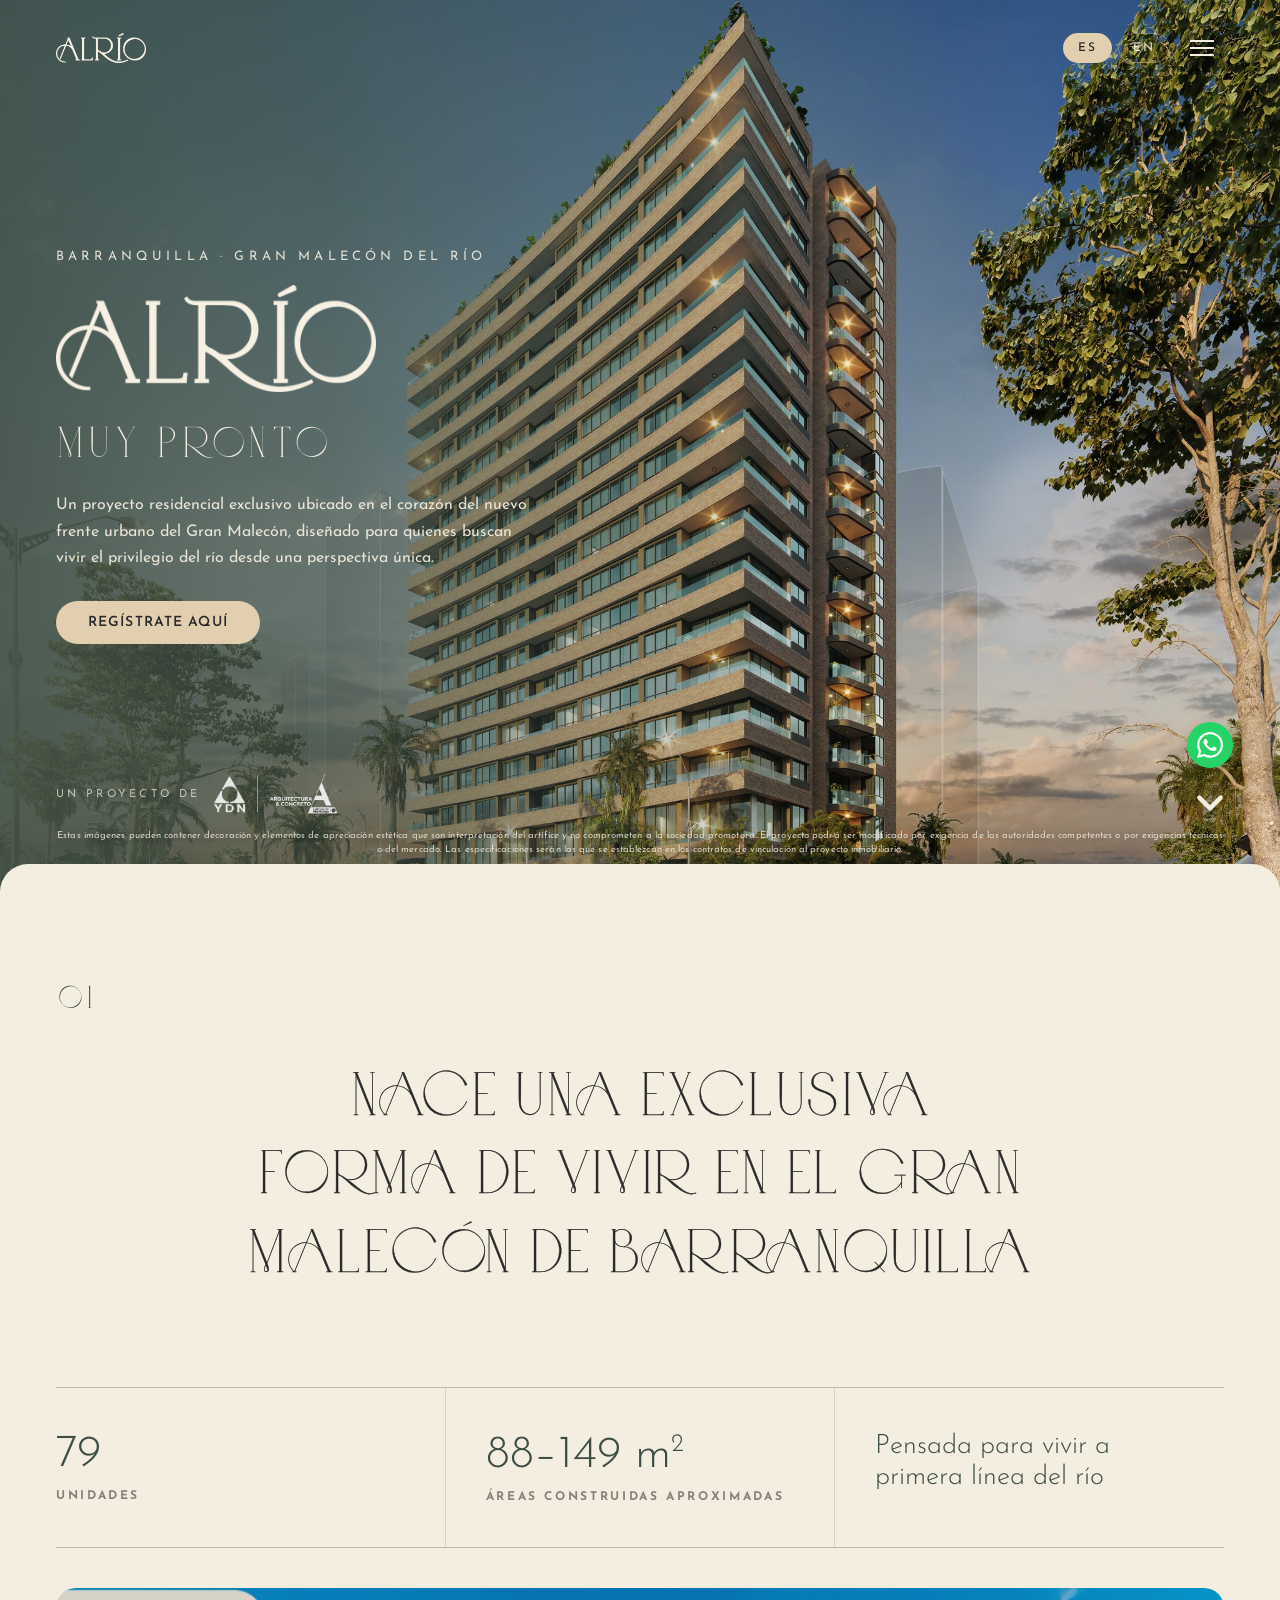
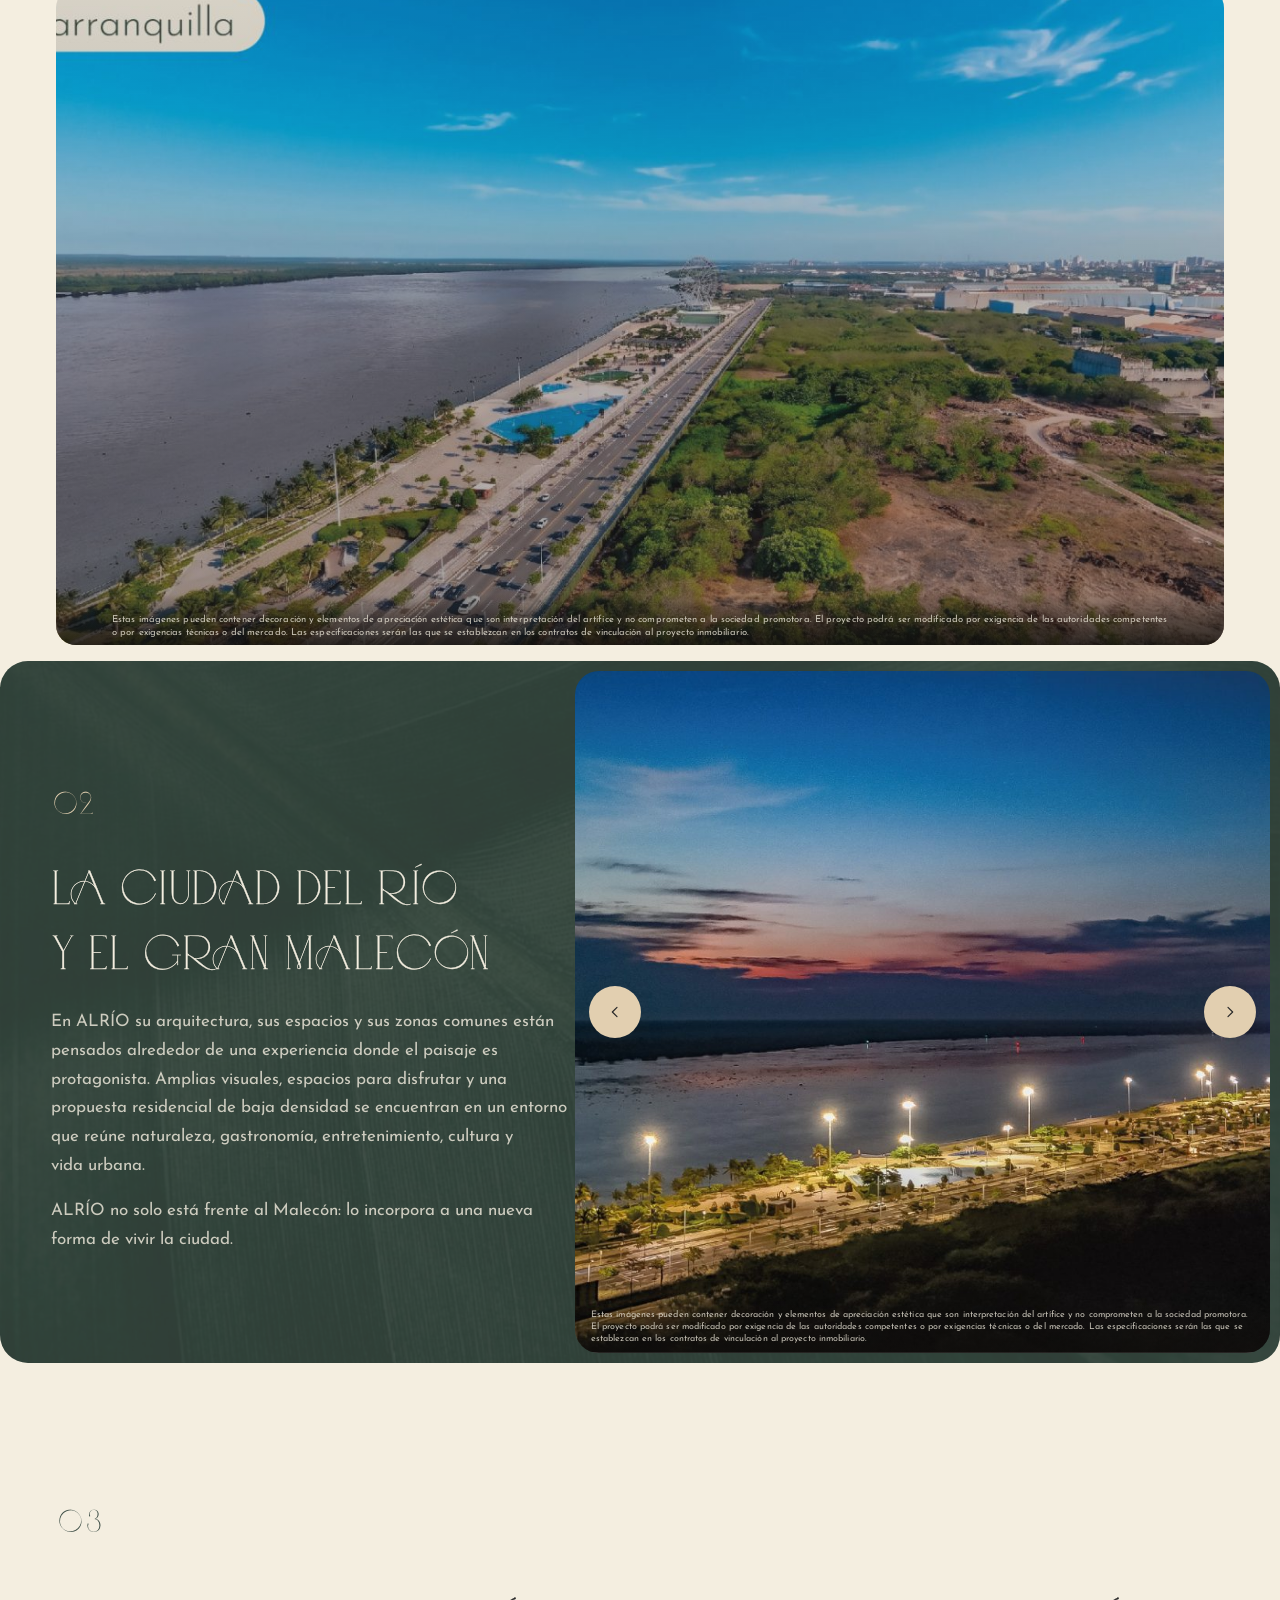
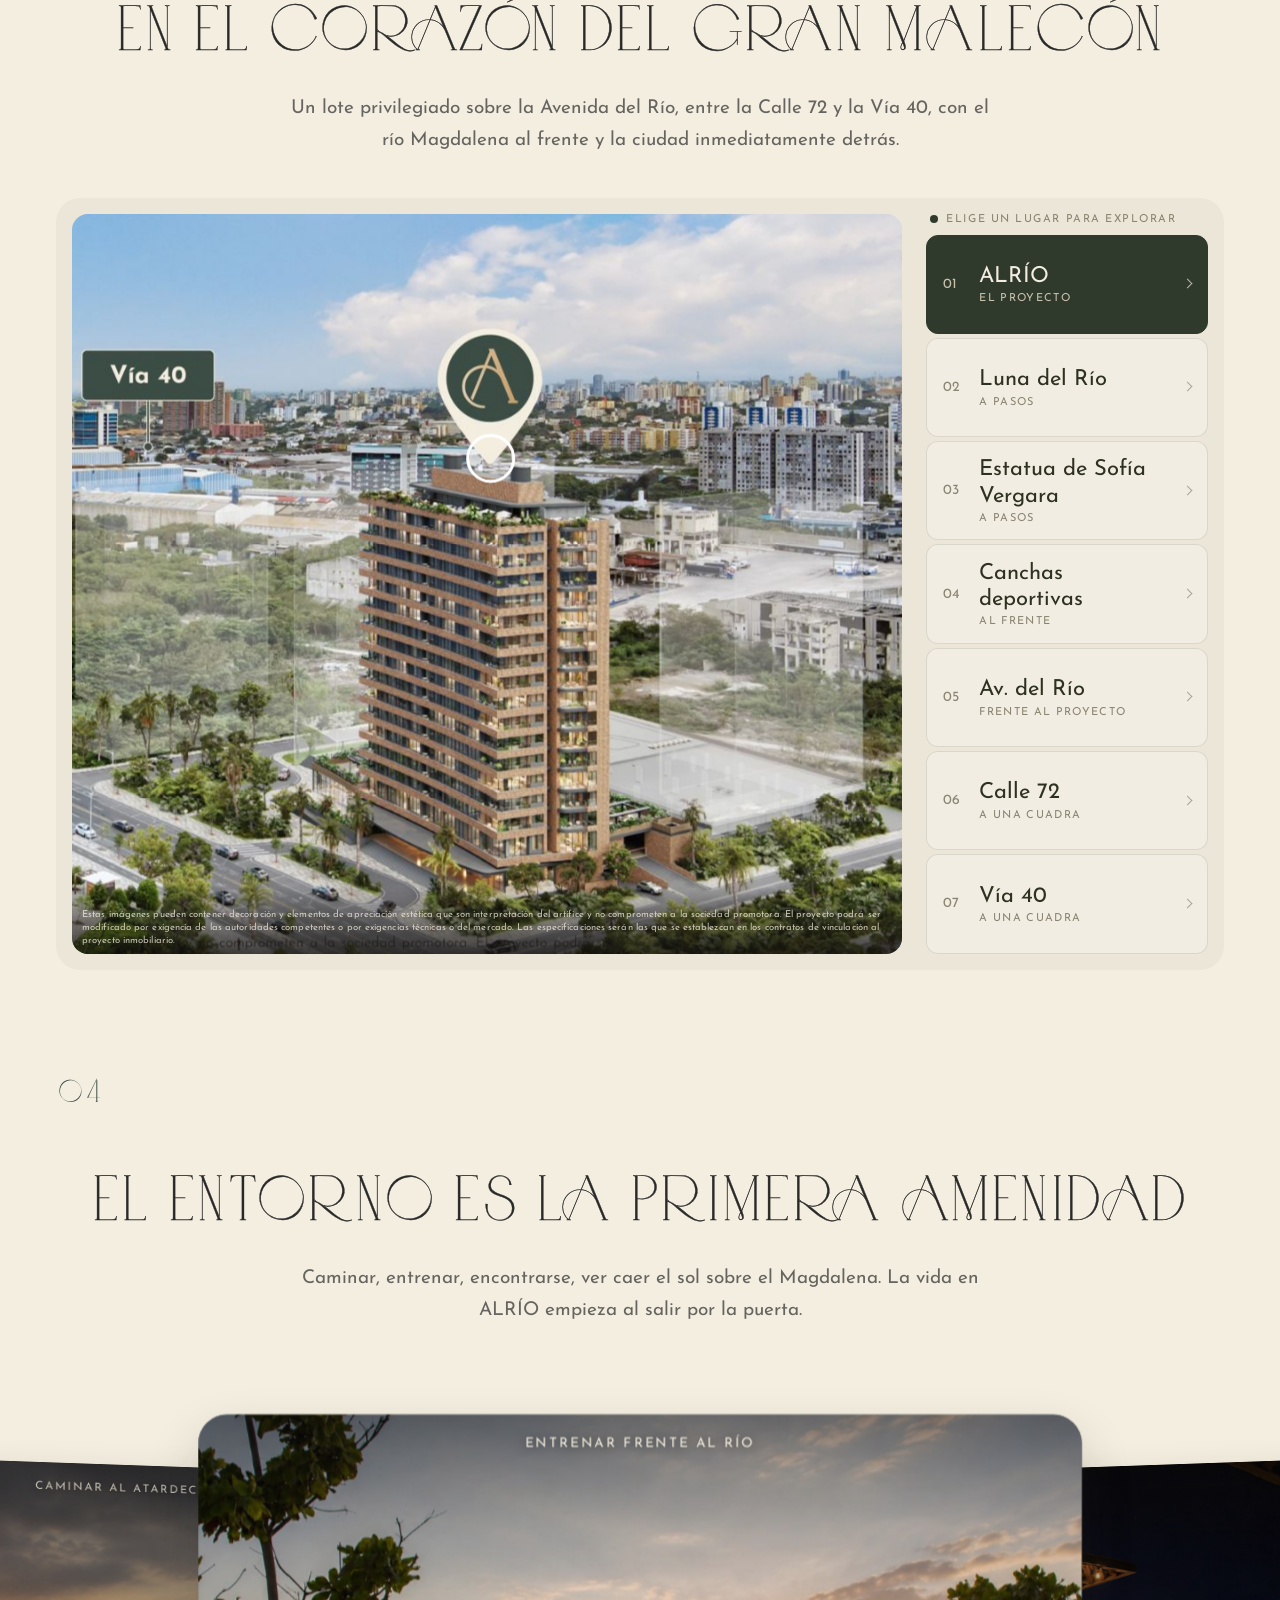
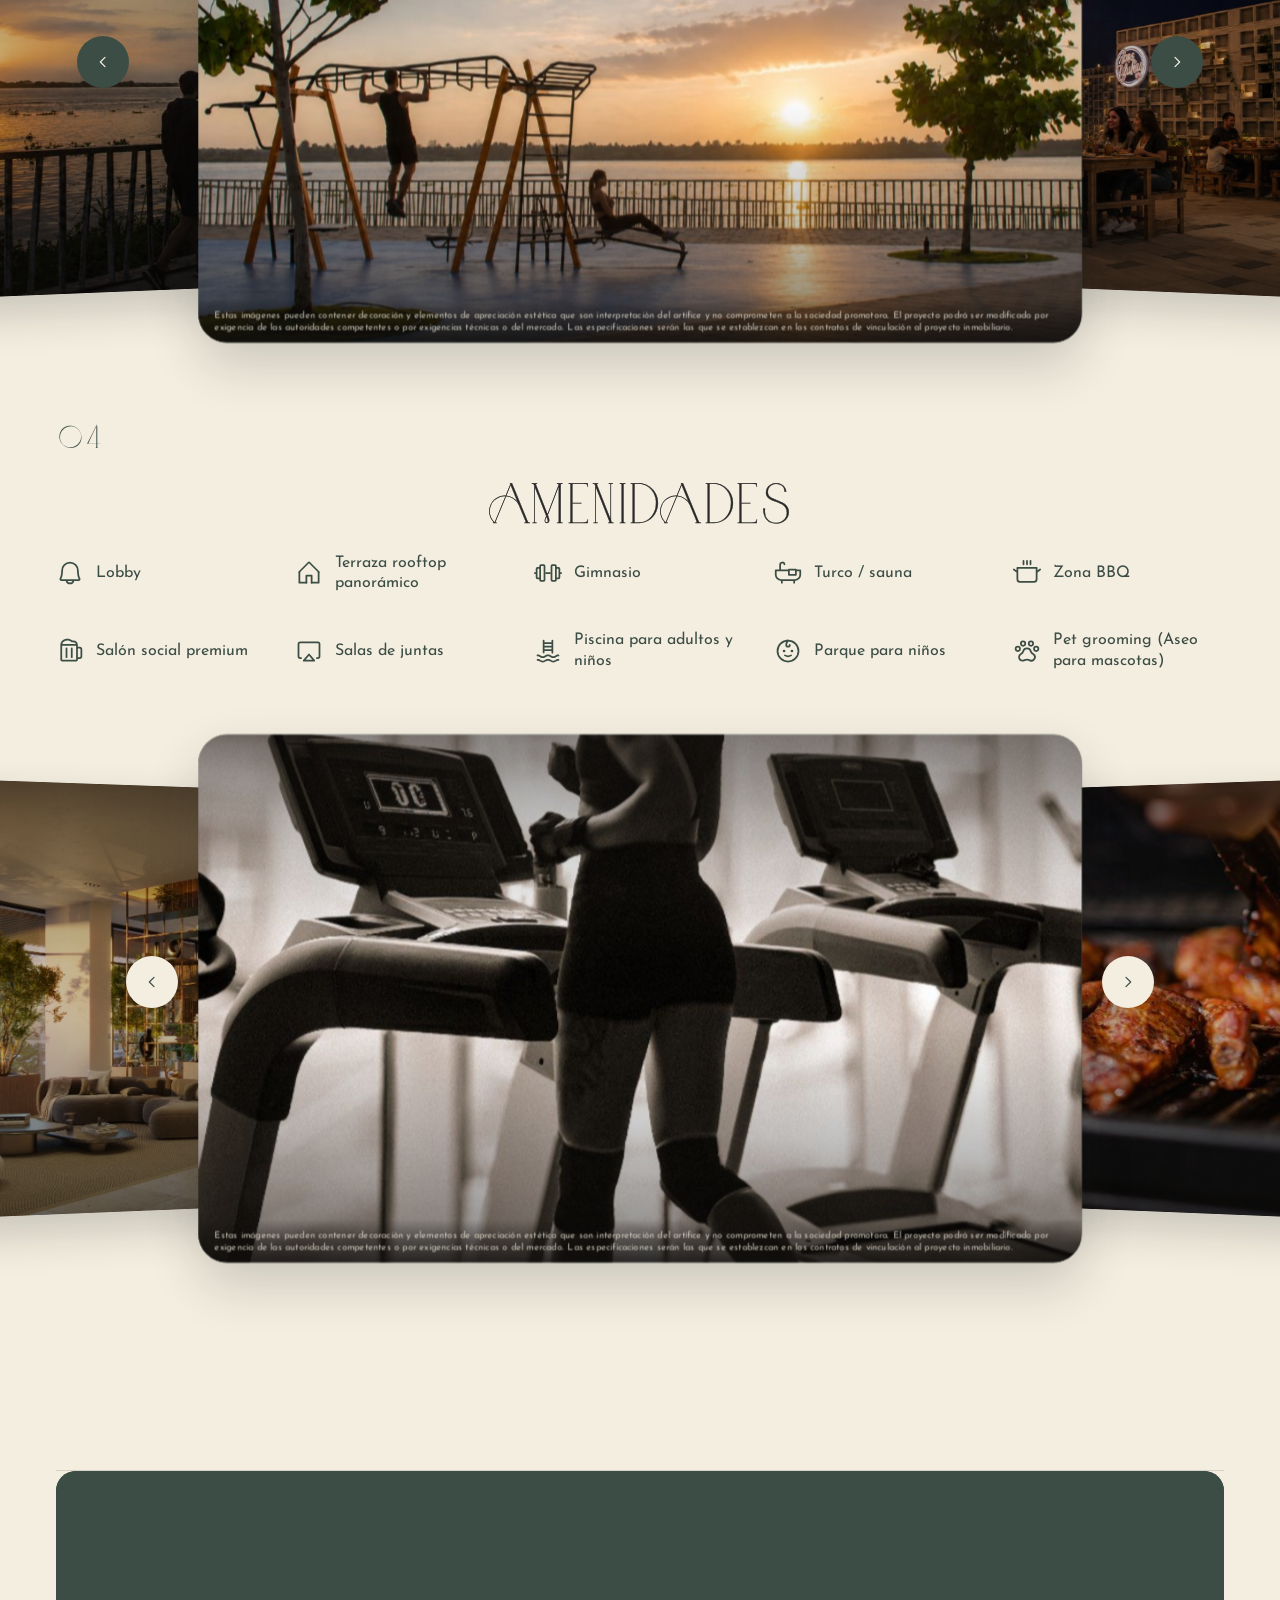
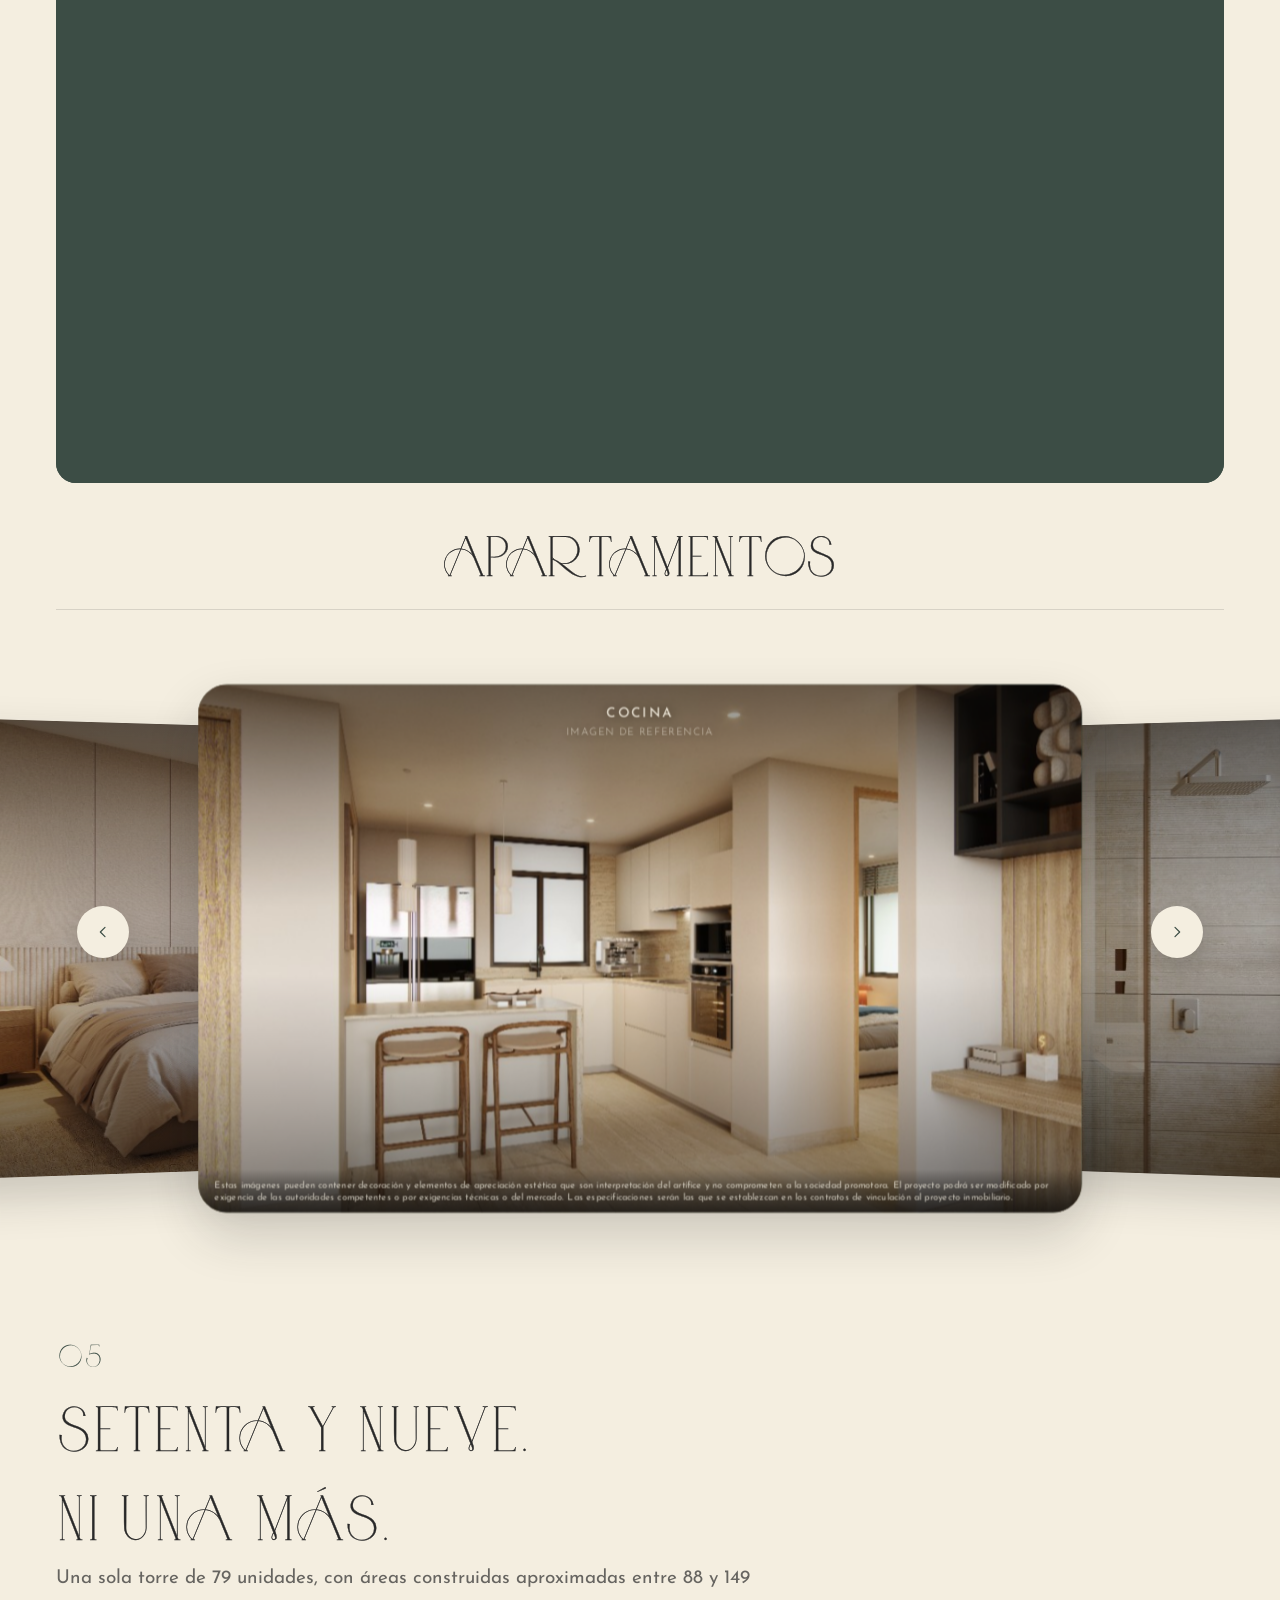
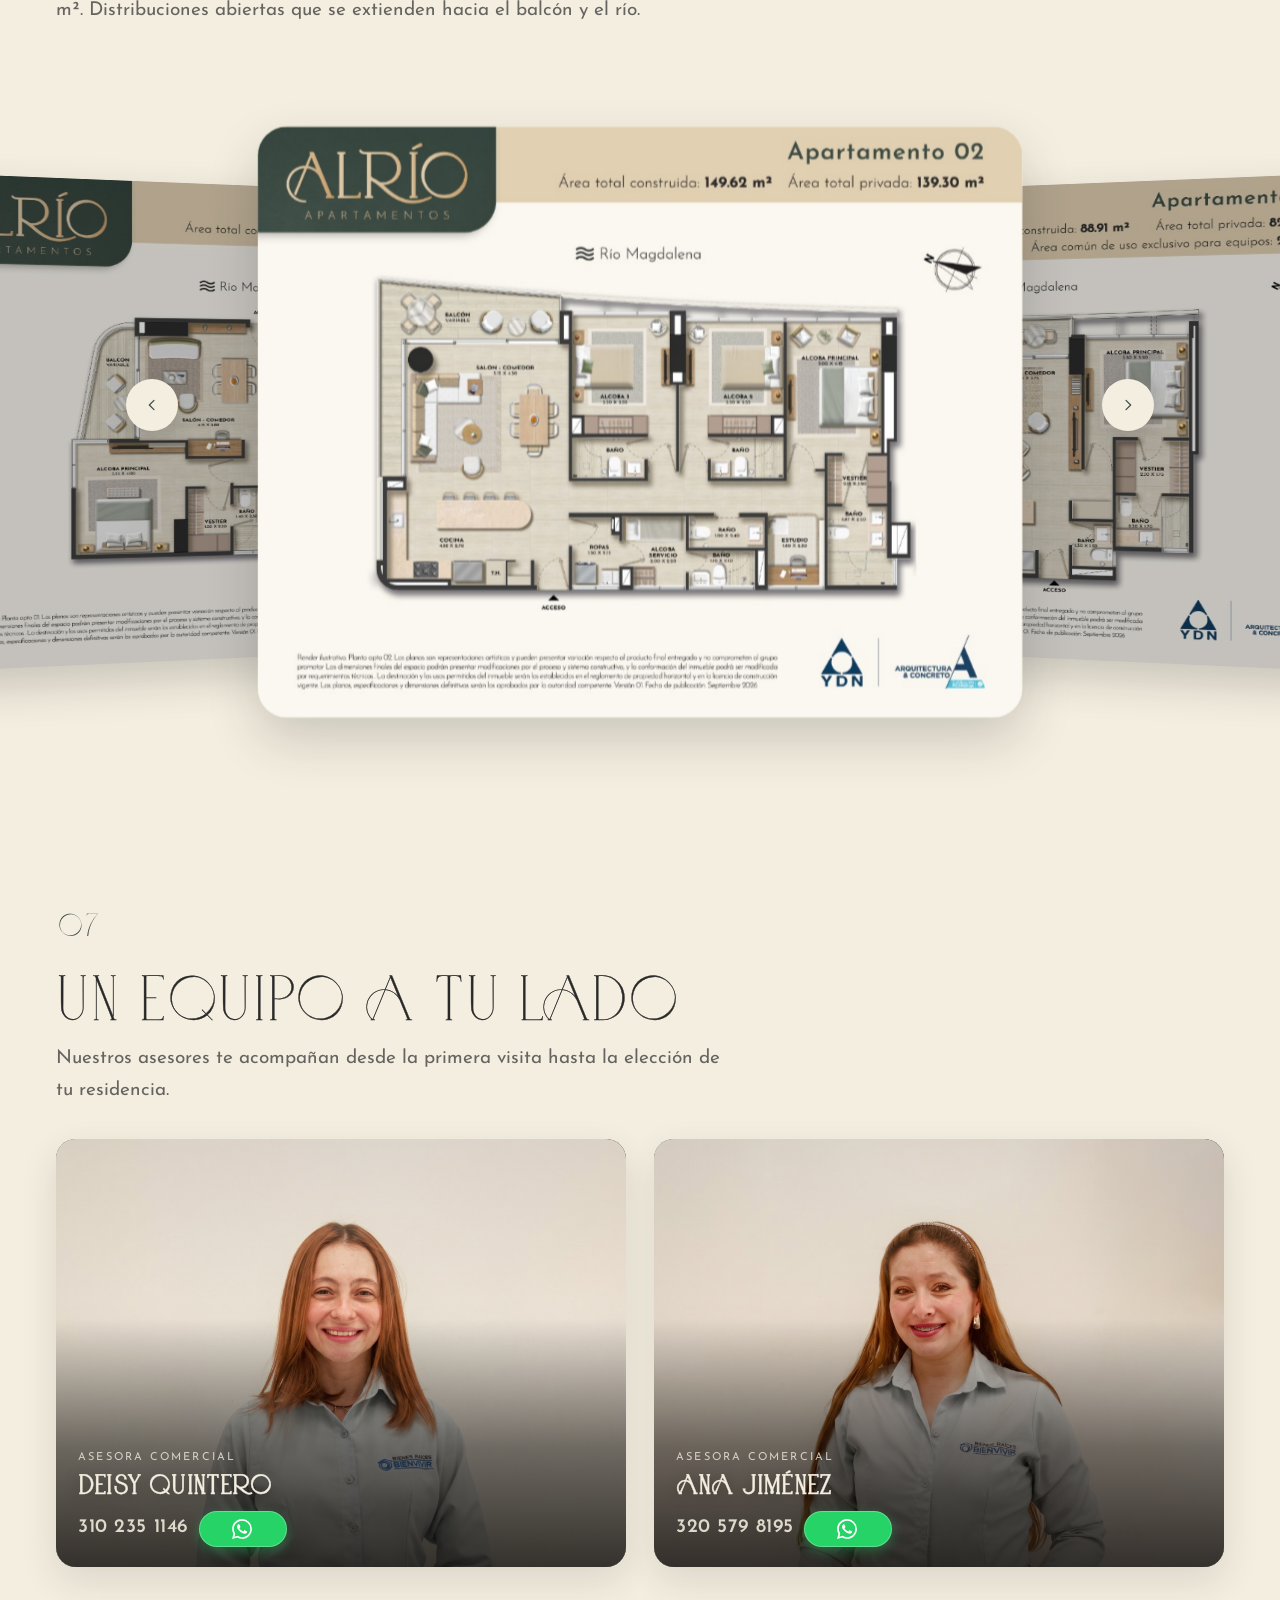
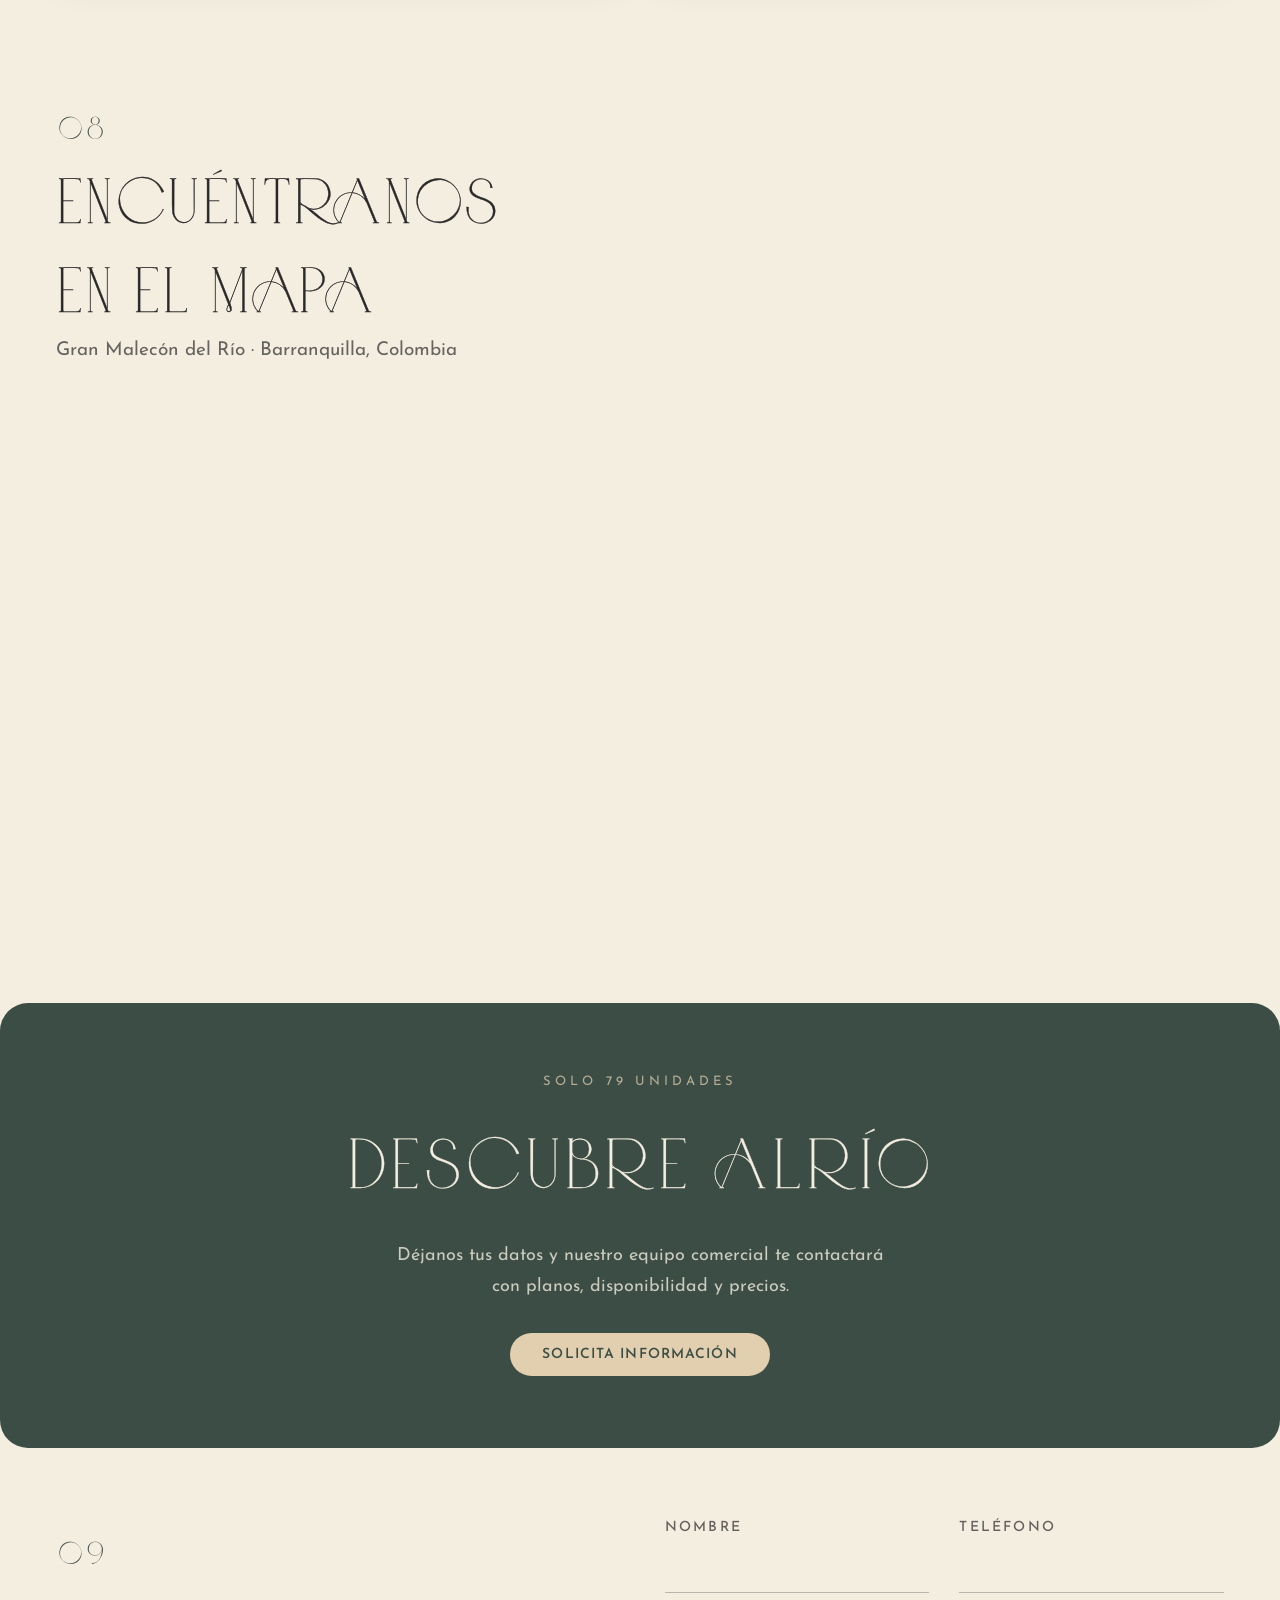
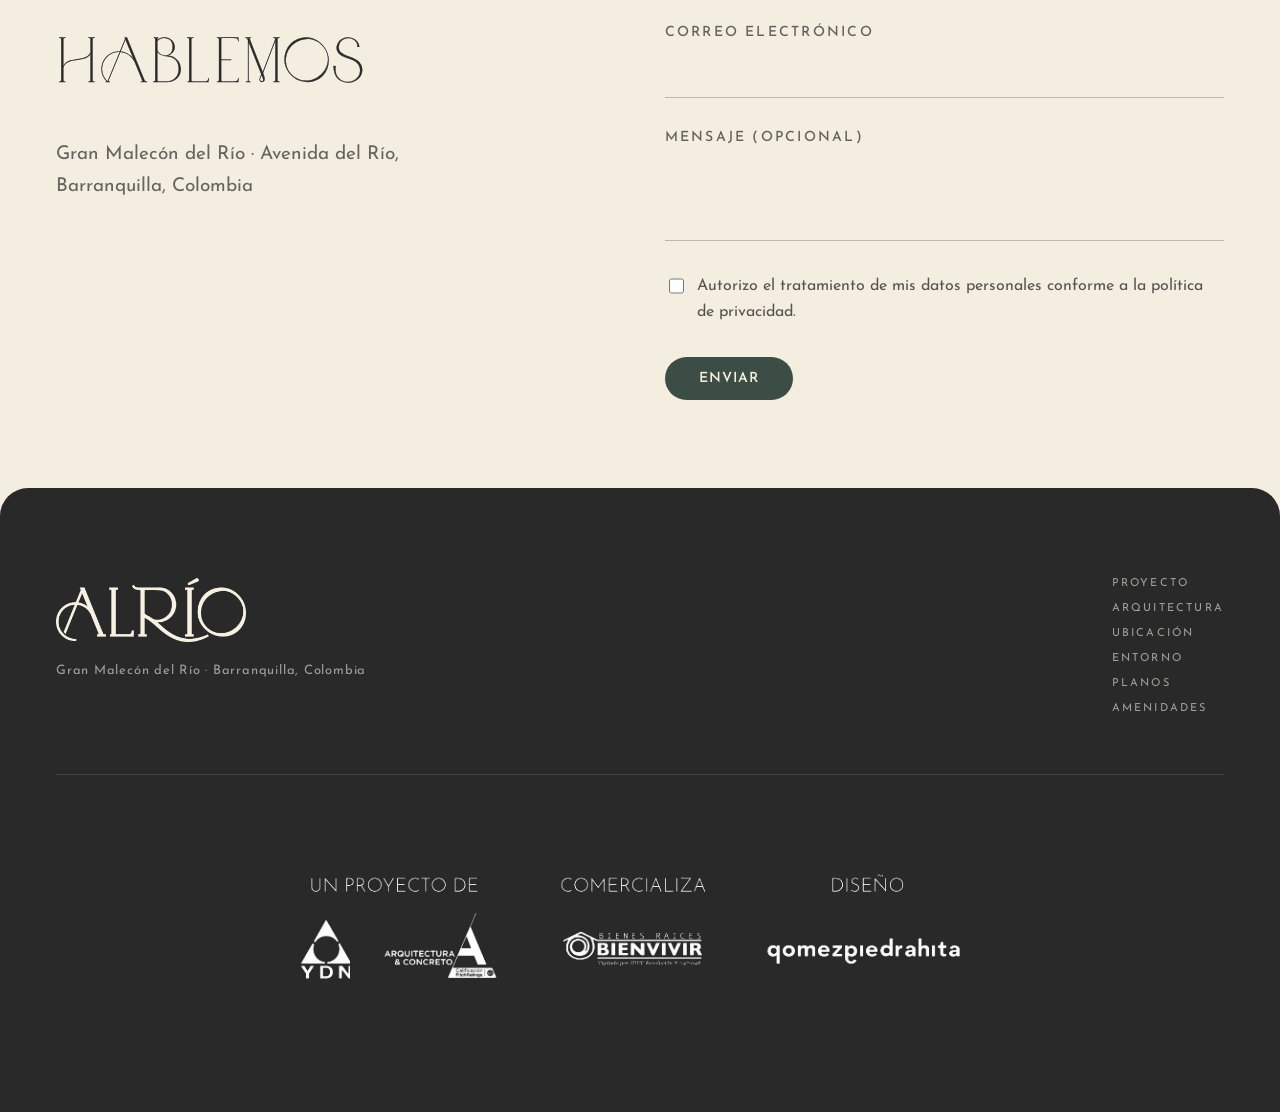
==== commit 45c0d1f8: "ajustes 28" ====
--- a/lanzamiento.html
+++ b/lanzamiento.html
@@ -171,11 +171,11 @@
 				<figure data-lb="assets/malecon-dusk.jpg">
 					<img loading="lazy" src="assets/malecon-dusk.jpg" alt="Gran Malecón al atardecer">
 				</figure>
-				<figure data-lb="assets/malecon-city.jpg">
-					<img loading="lazy" src="assets/malecon-city.jpg" alt="Barranquilla desde el río">
-				</figure>
-				<figure data-lb="assets/life-yoga.jpg">
-					<img loading="lazy" src="assets/life-yoga.jpg" alt="Amanecer sobre el Magdalena">
+				<figure data-lb="assets/malecon-noche.jpg">
+					<img loading="lazy" src="assets/malecon-noche.jpg" alt="Gran Malecón de noche">
+				</figure>
+				<figure data-lb="assets/malecon-aerea-dia.jpg">
+					<img loading="lazy" src="assets/malecon-aerea-dia.jpg" alt="Vista aérea del Gran Malecón">
 				</figure>
 				<figure data-lb="assets/malecon-04.jpg">
 					<img loading="lazy" src="assets/malecon-04.jpg" alt="Ribera del río Magdalena">
@@ -502,9 +502,9 @@
 				</button>
 				<div class="al-cover-stage">
 					<figure class="al-cover-card" data-lb="assets/apt-alcoba.jpg">
-						<img loading="lazy" src="assets/apt-alcoba.jpg" alt="Alcoba principal ALRÍO">
+						<img loading="lazy" src="assets/apt-alcoba.jpg" alt="Alcoba ALRÍO">
 						<figcaption>
-							<span class="al-cover-name" data-en="Main bedroom">Alcoba principal</span>
+							<span class="al-cover-name" data-en="Bedroom">Alcoba</span>
 							<span class="al-cover-ref" data-en="Reference image">Imagen de referencia</span>
 						</figcaption>
 					</figure>
@@ -516,9 +516,9 @@
 						</figcaption>
 					</figure>
 					<figure class="al-cover-card" data-lb="assets/apt-bano.jpg">
-						<img loading="lazy" src="assets/apt-bano.jpg" alt="Baño principal ALRÍO">
+						<img loading="lazy" src="assets/apt-bano.jpg" alt="Baño ALRÍO">
 						<figcaption>
-							<span class="al-cover-name" data-en="Main bathroom">Baño principal</span>
+							<span class="al-cover-name" data-en="Bathroom">Baño</span>
 							<span class="al-cover-ref" data-en="Reference image">Imagen de referencia</span>
 						</figcaption>
 					</figure>
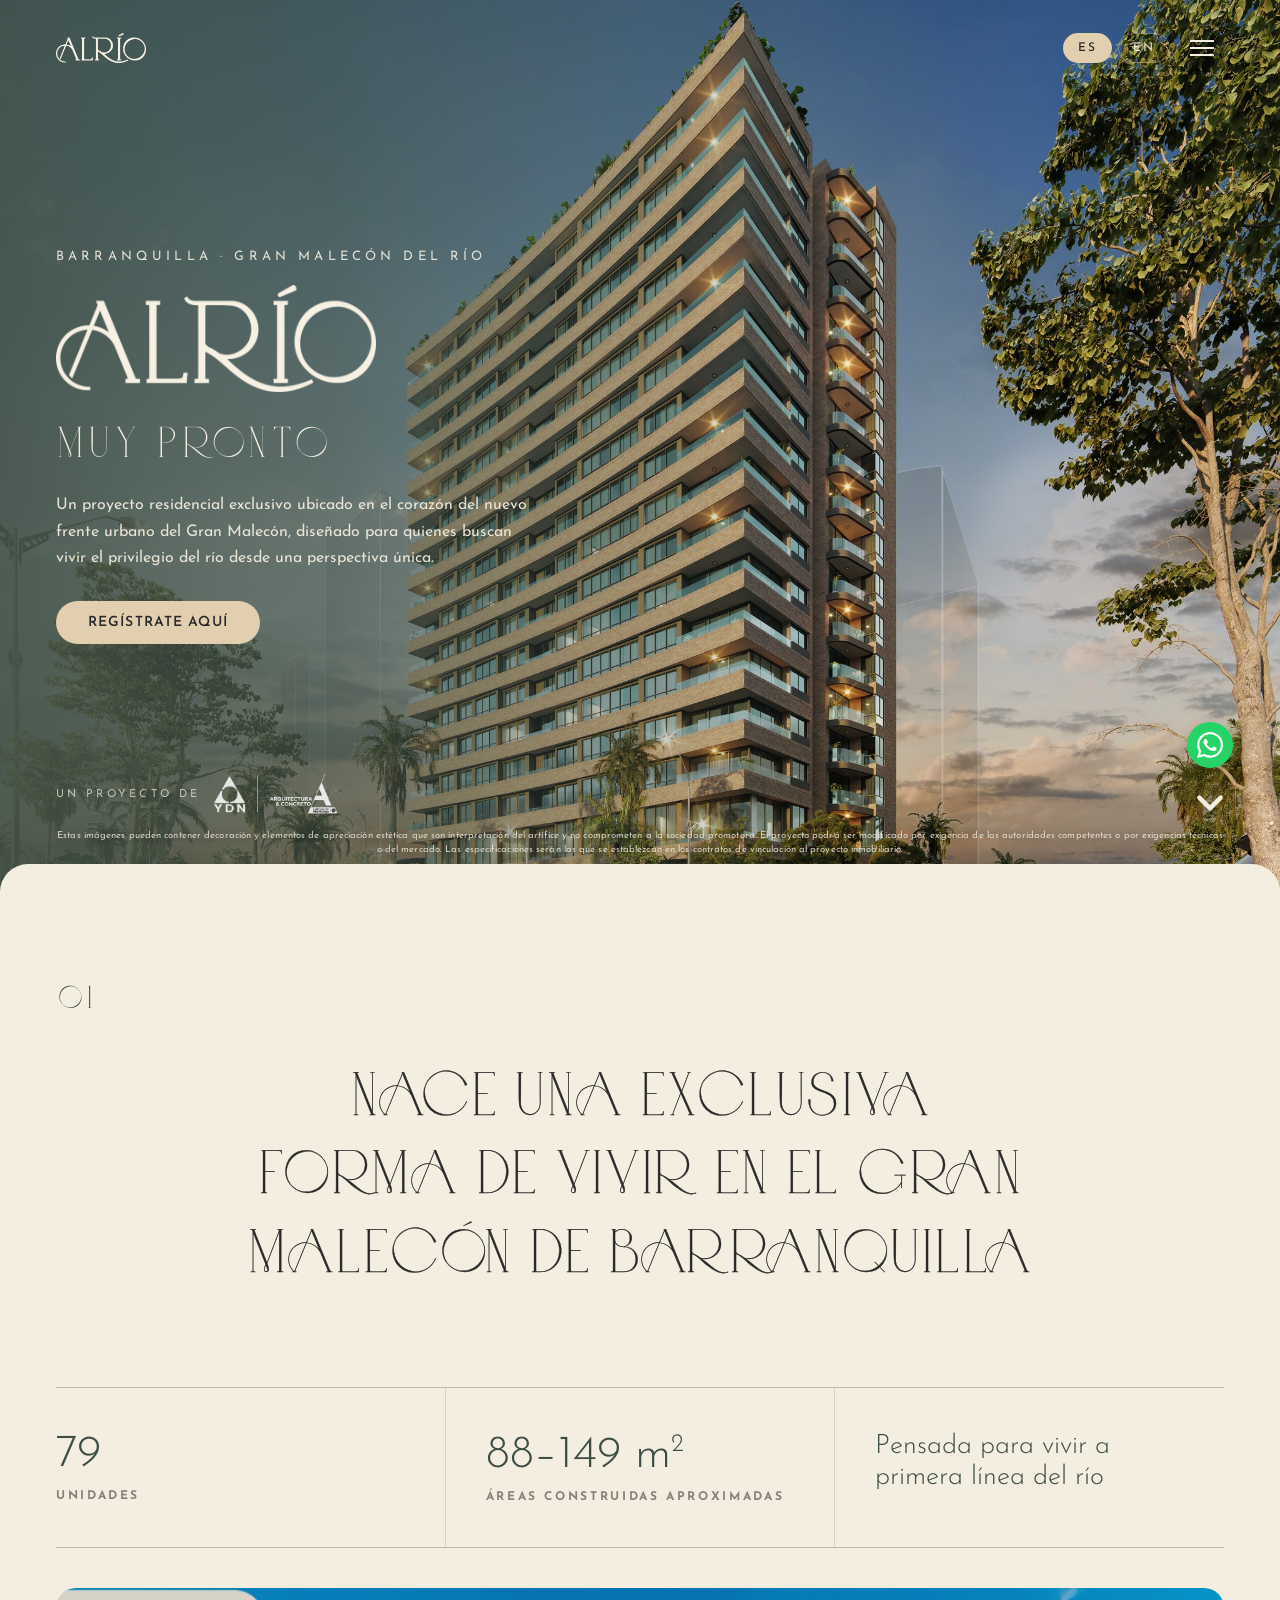
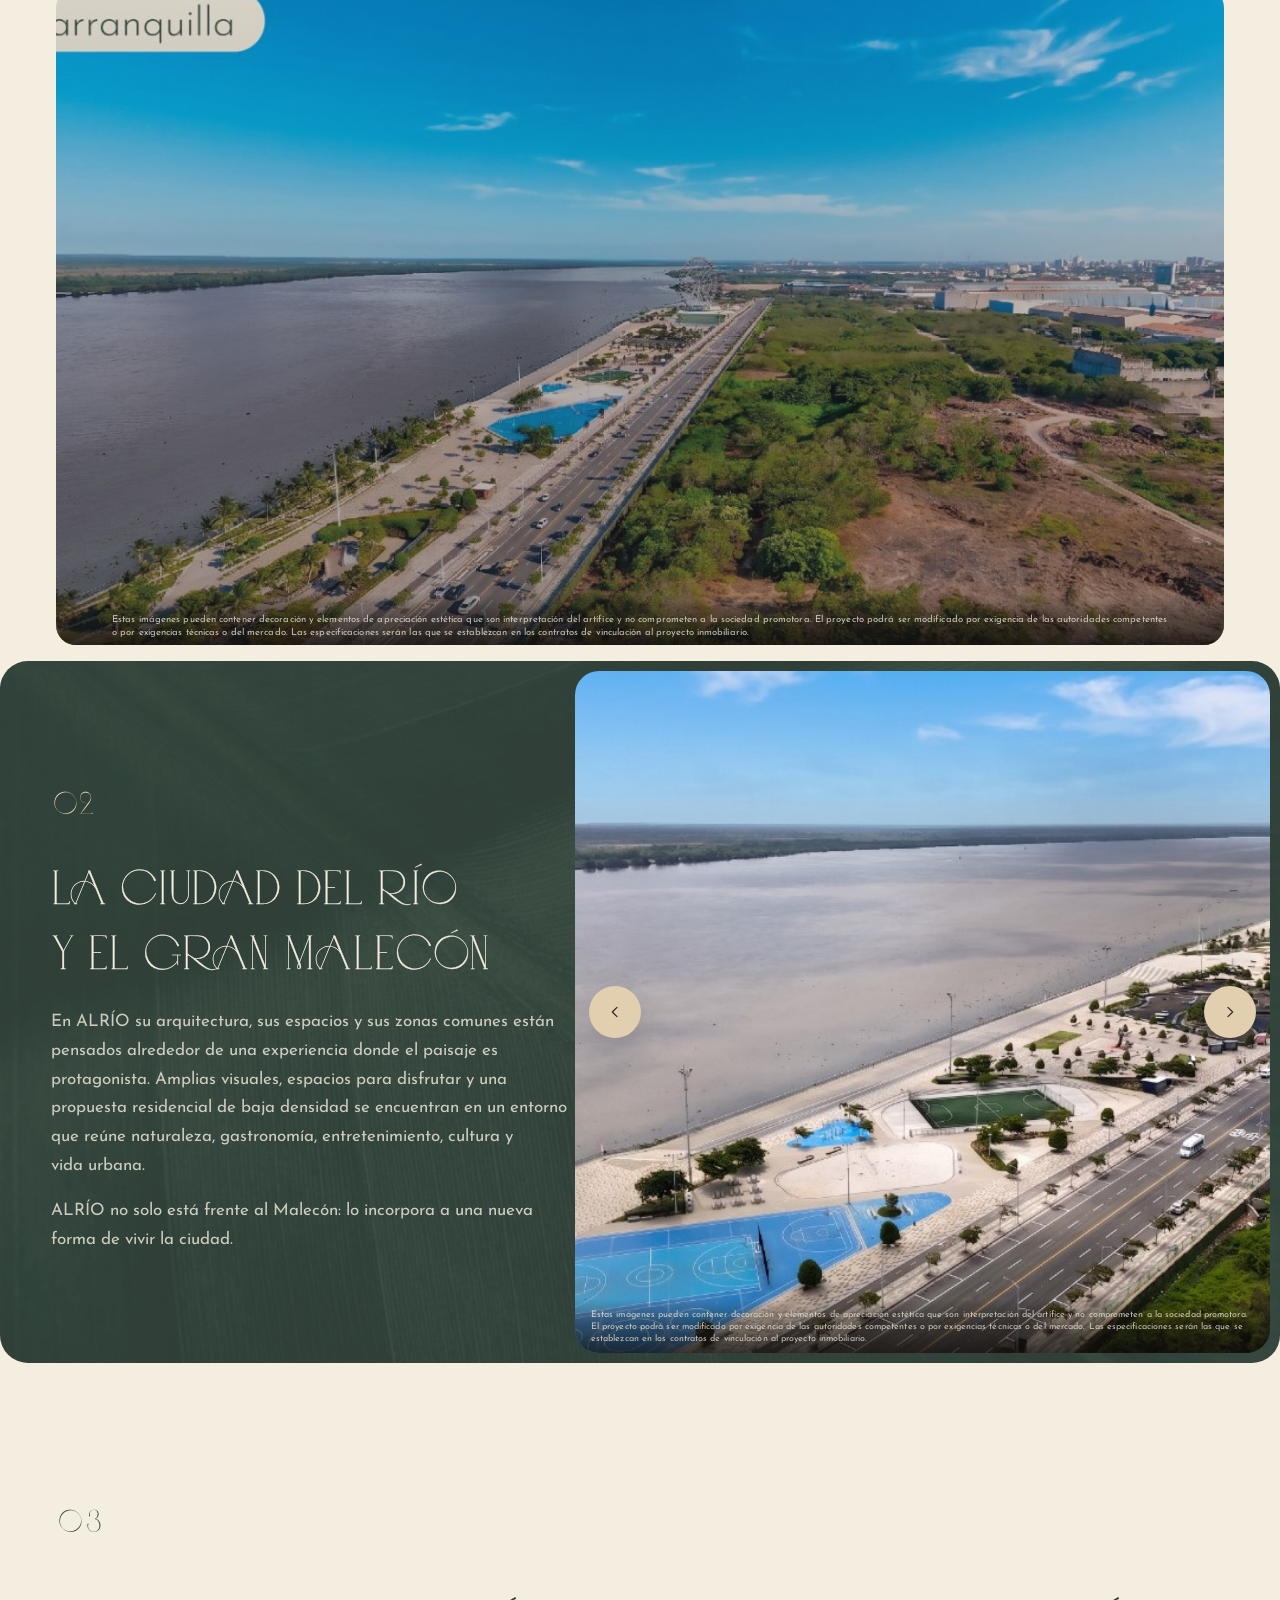
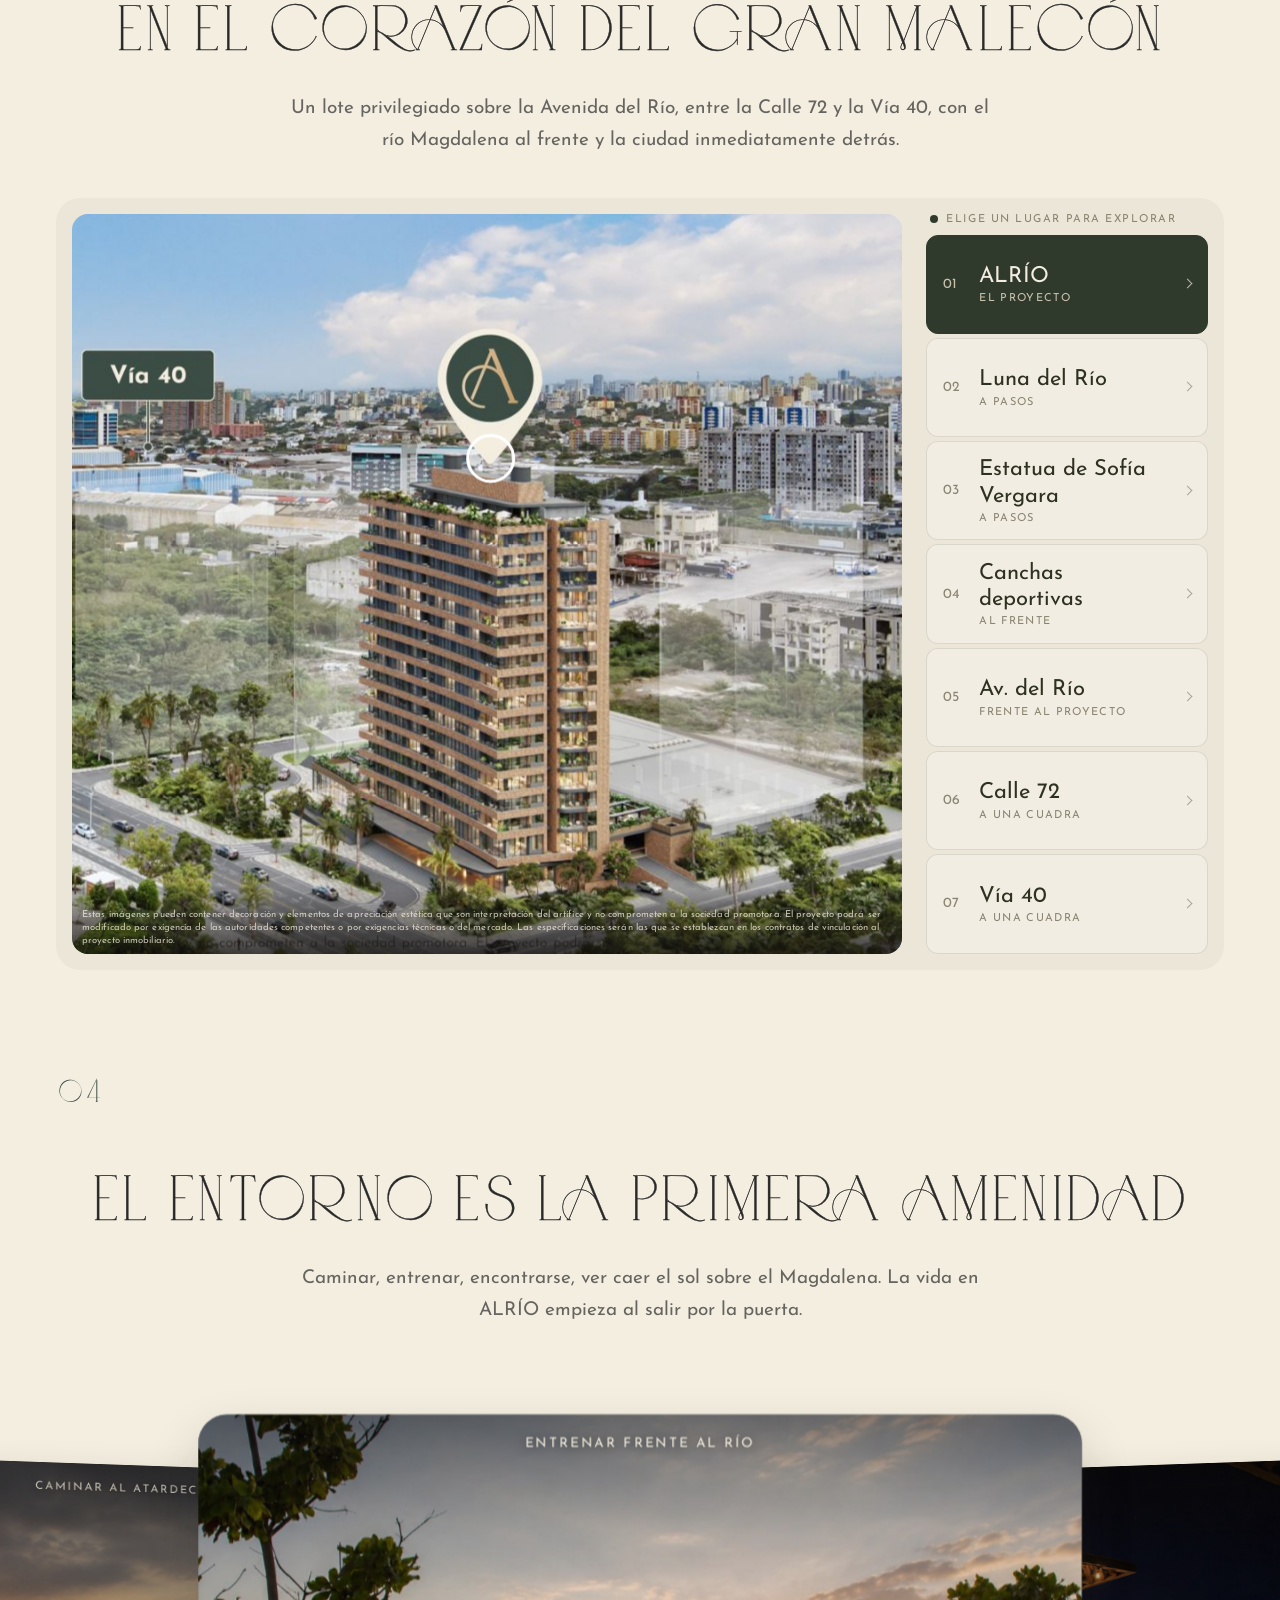
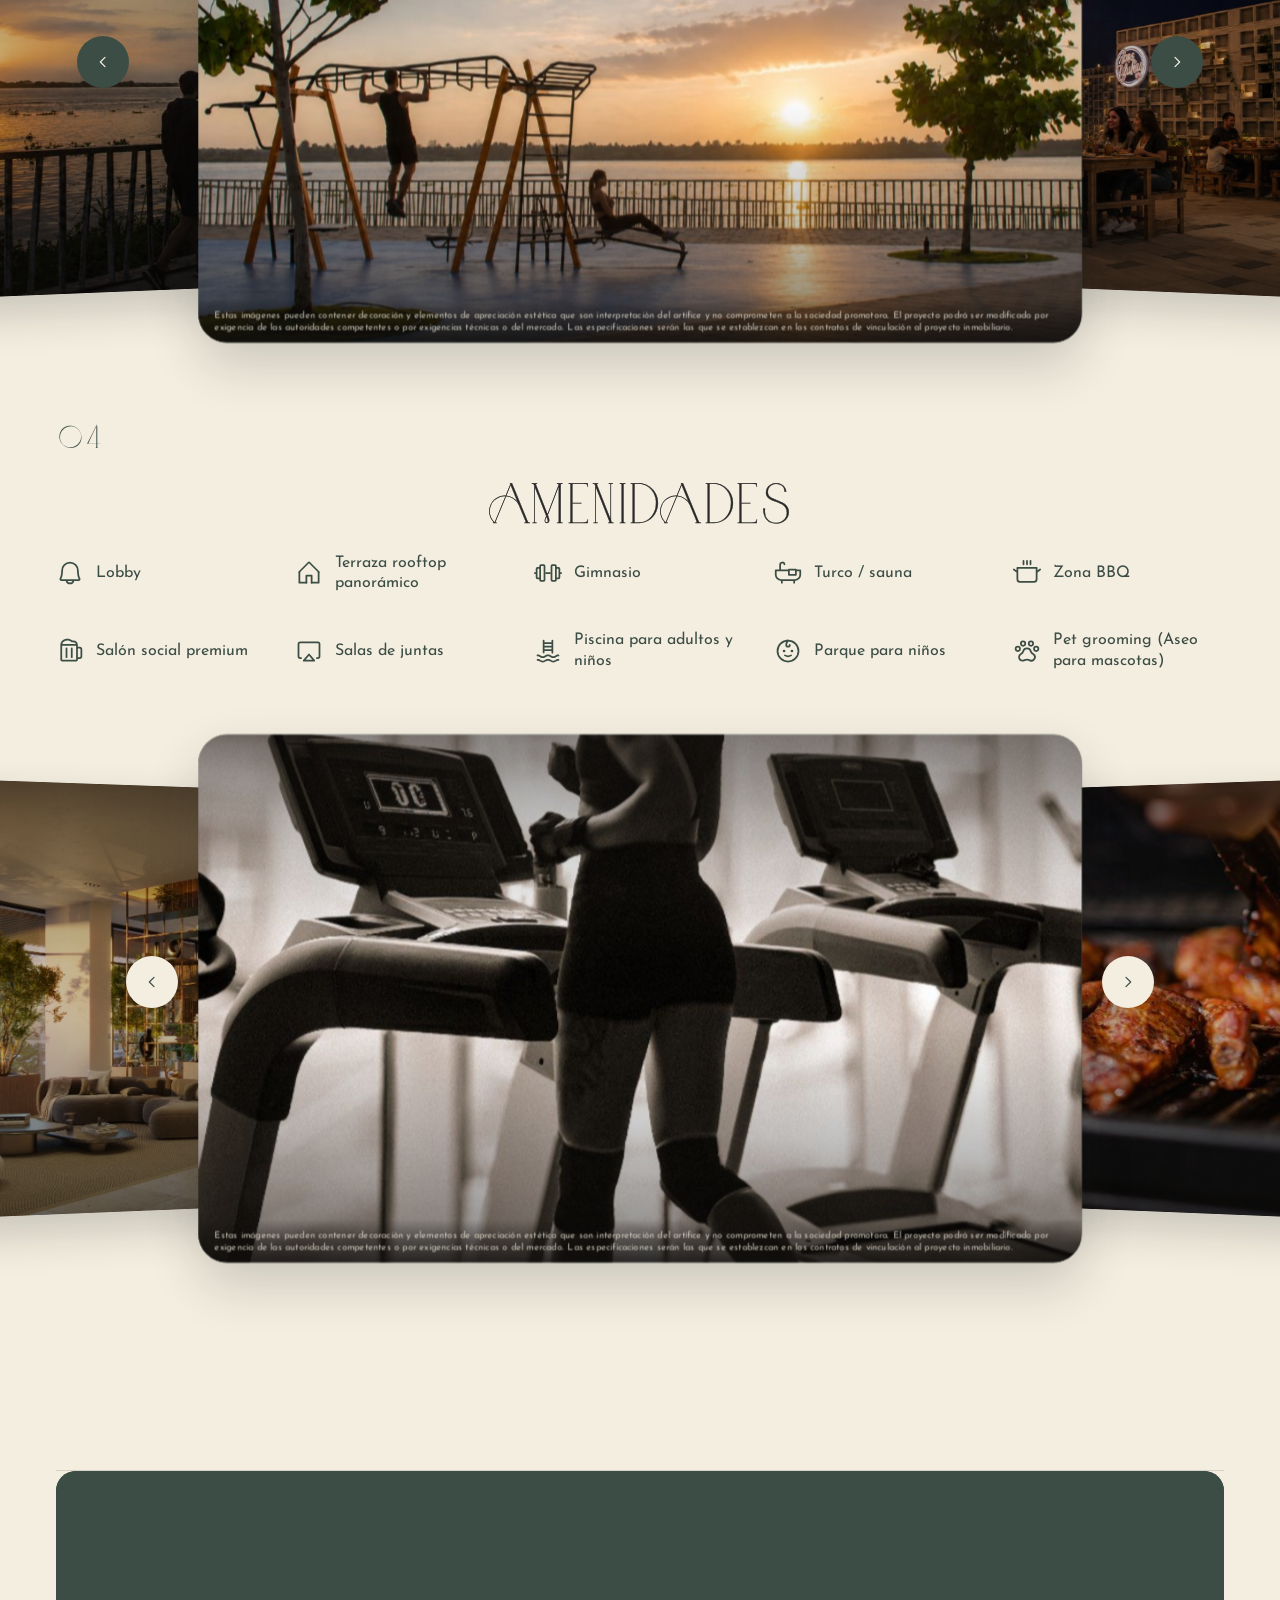
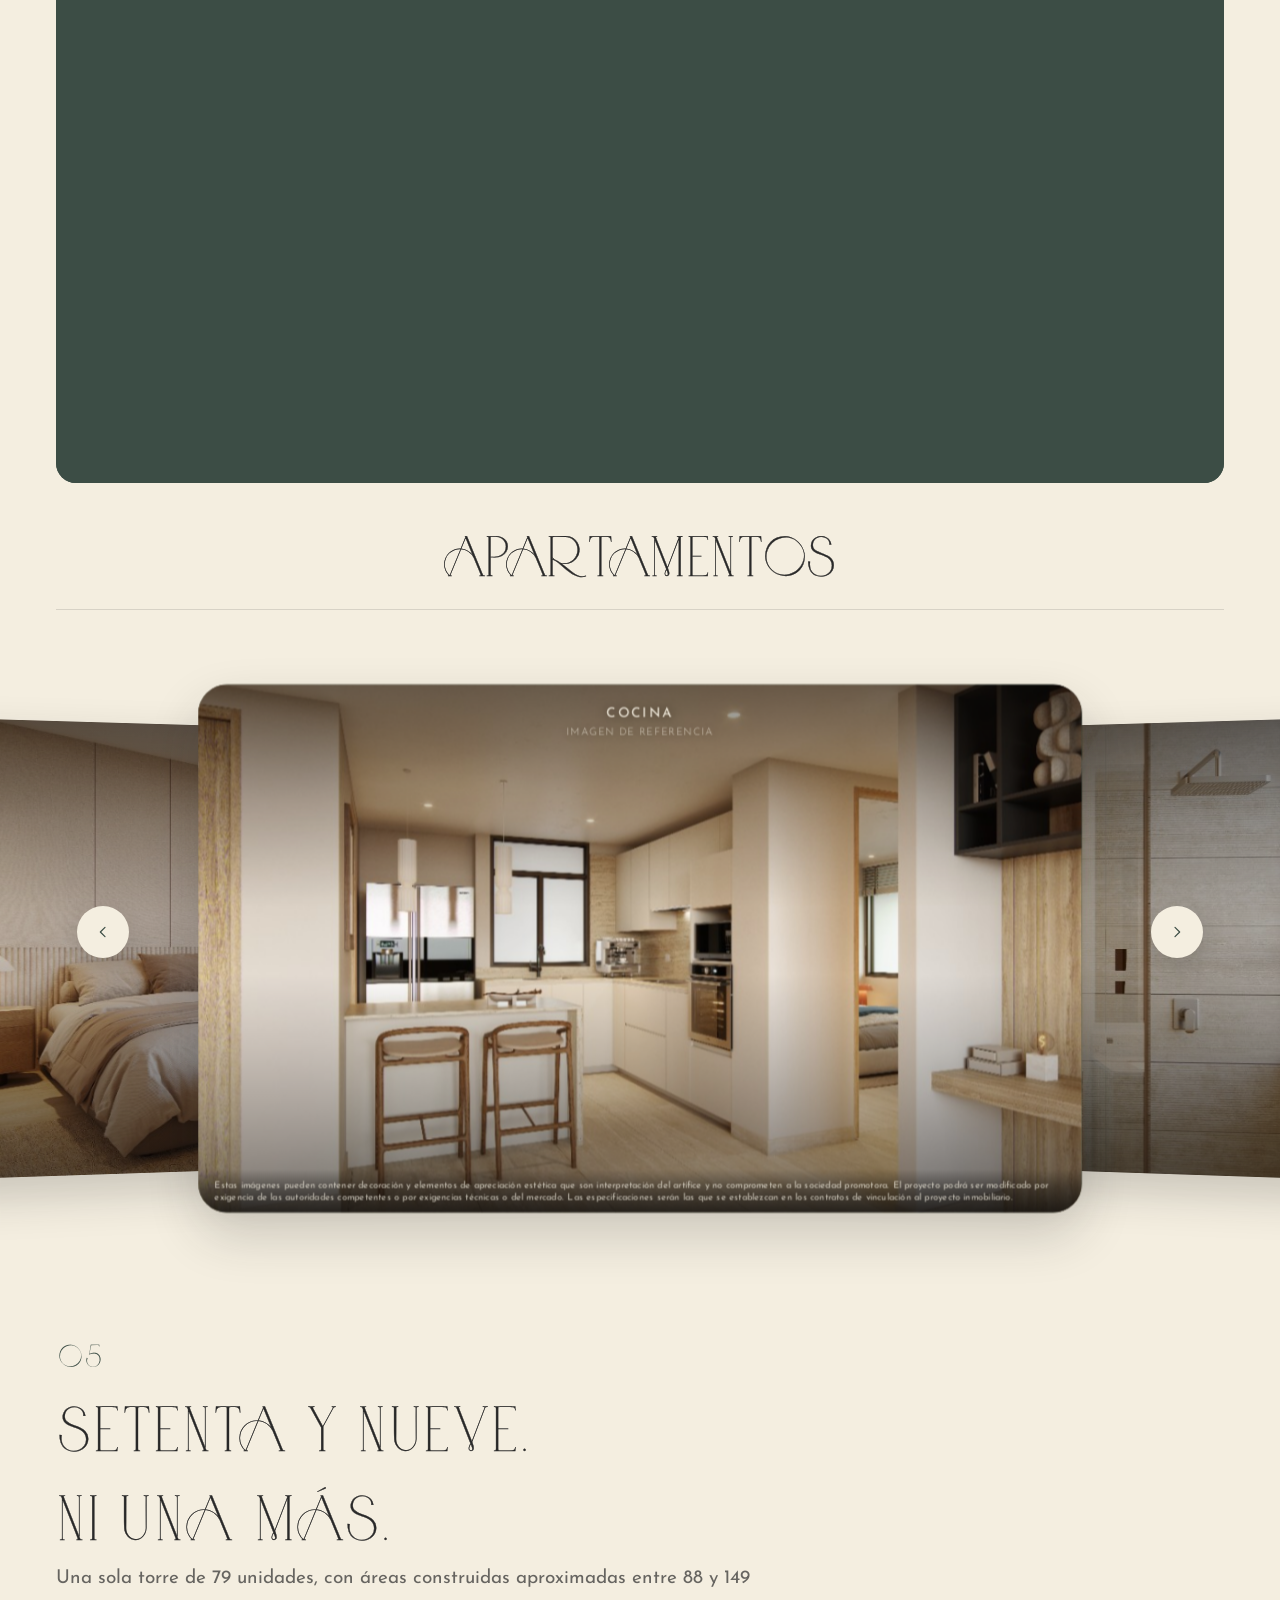
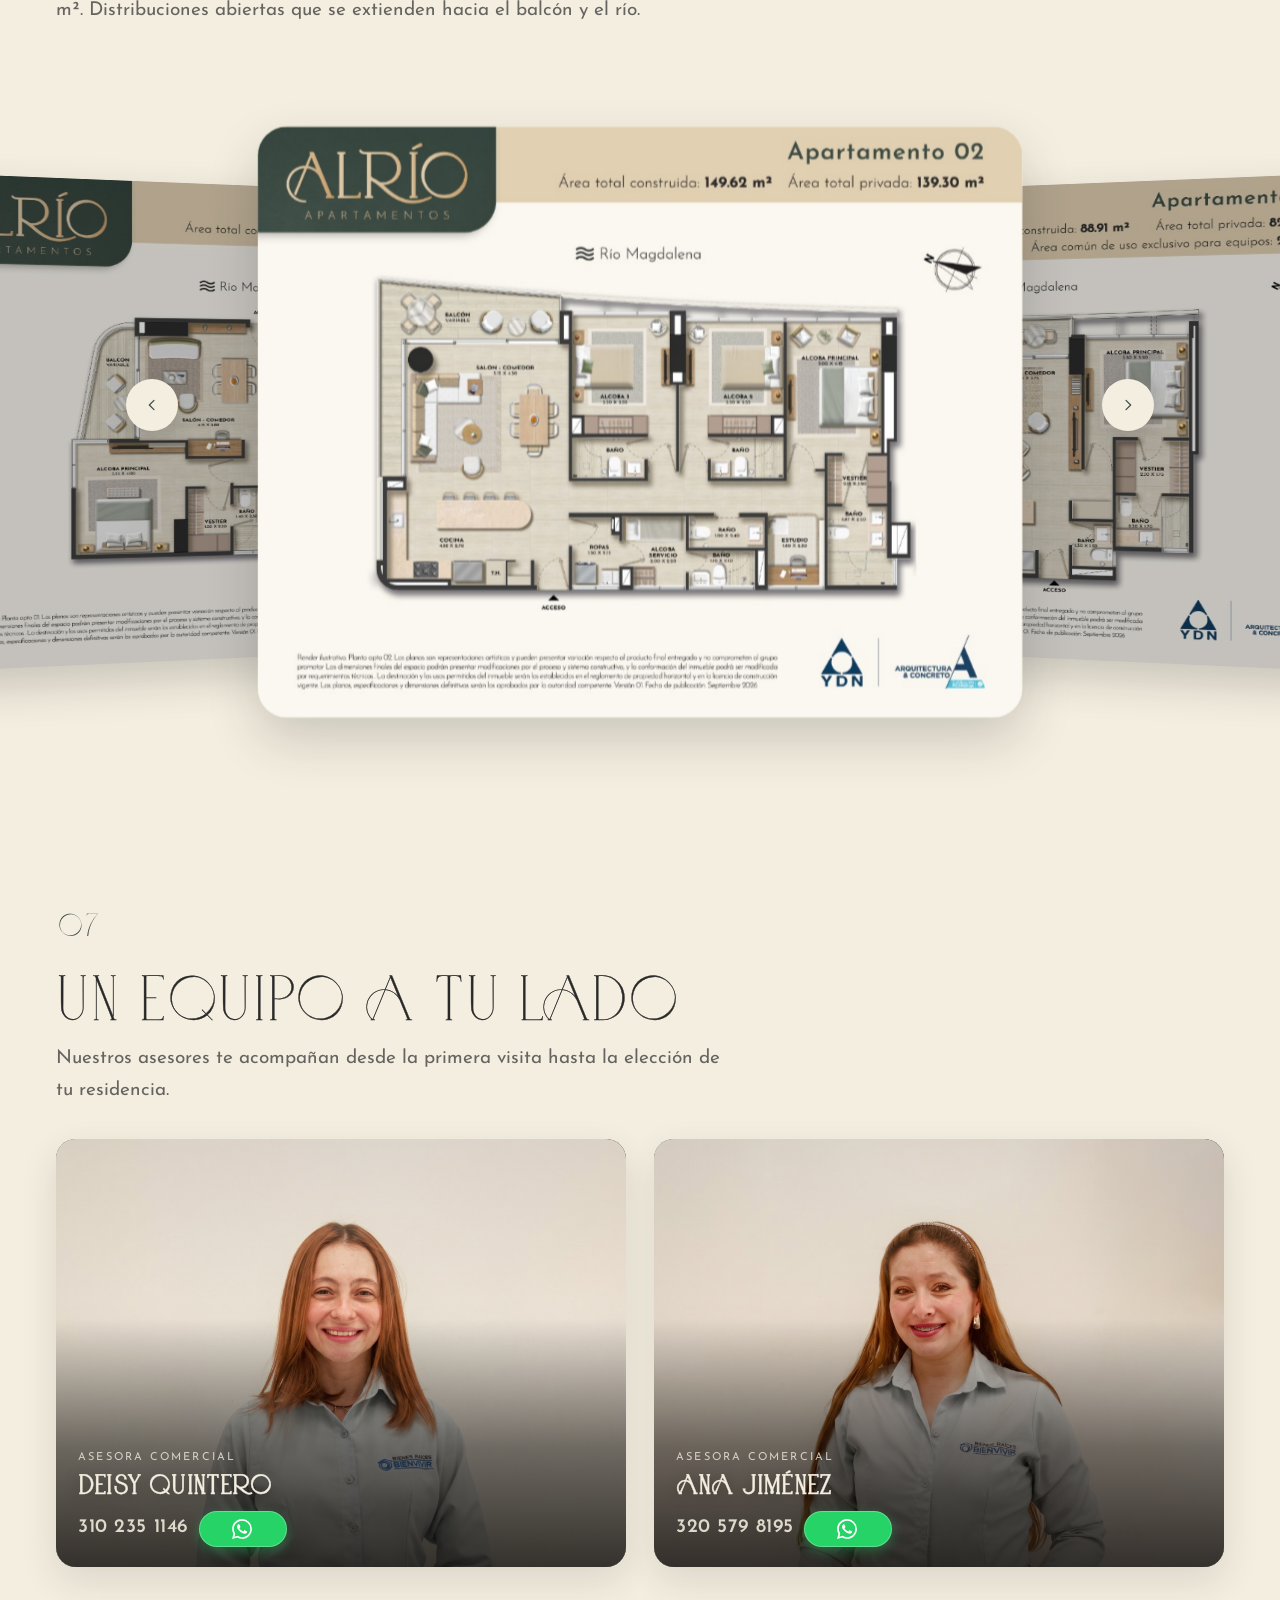
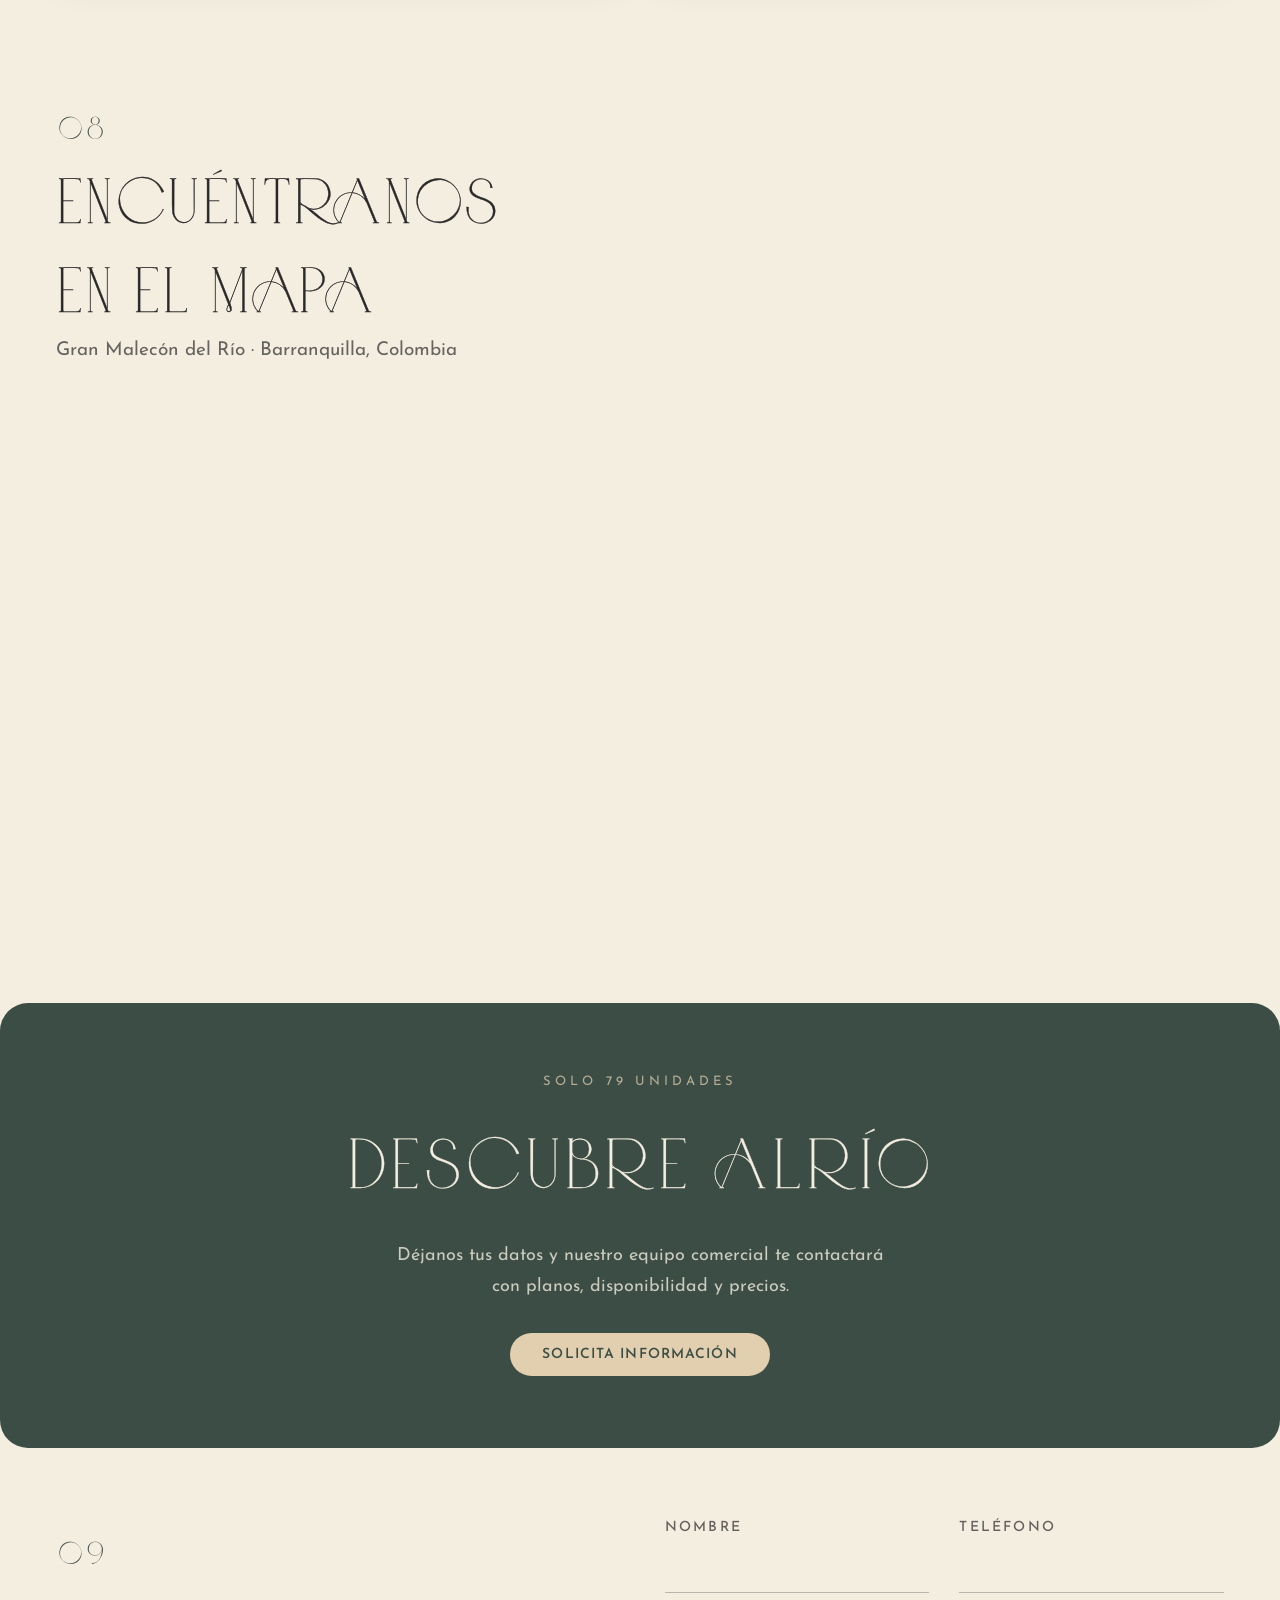
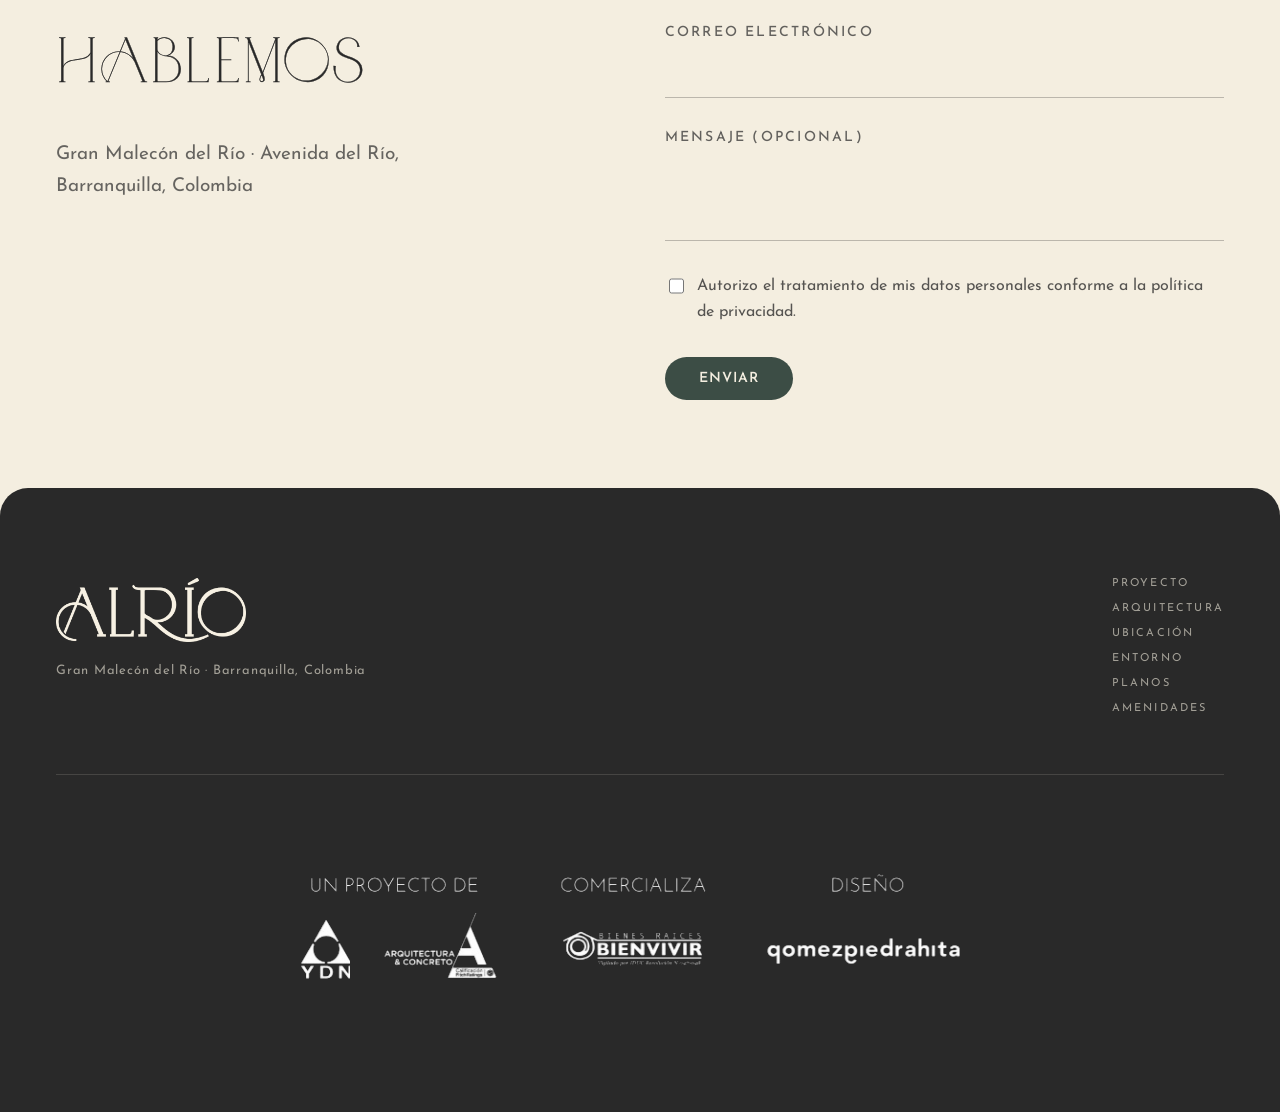
==== commit 9eb7f69e: "ajustes 28.1" ====
--- a/lanzamiento.html
+++ b/lanzamiento.html
@@ -168,17 +168,11 @@
 				<figure class="is-on" data-lb="assets/EXT_01_R4.jpg.jpeg">
 					<img loading="lazy" src="assets/EXT_01_R4.jpg.jpeg" alt="Exterior ALRÍO">
 				</figure>
-				<figure data-lb="assets/malecon-dusk.jpg">
-					<img loading="lazy" src="assets/malecon-dusk.jpg" alt="Gran Malecón al atardecer">
+				<figure data-lb="assets/malecon-aerea-dia.jpg">
+					<img loading="lazy" src="assets/malecon-aerea-dia.jpg" alt="Vista aérea del Gran Malecón">
 				</figure>
 				<figure data-lb="assets/malecon-noche.jpg">
 					<img loading="lazy" src="assets/malecon-noche.jpg" alt="Gran Malecón de noche">
-				</figure>
-				<figure data-lb="assets/malecon-aerea-dia.jpg">
-					<img loading="lazy" src="assets/malecon-aerea-dia.jpg" alt="Vista aérea del Gran Malecón">
-				</figure>
-				<figure data-lb="assets/malecon-04.jpg">
-					<img loading="lazy" src="assets/malecon-04.jpg" alt="Ribera del río Magdalena">
 				</figure>
 				<figure data-lb="assets/life-dining.jpg">
 					<img loading="lazy" src="assets/life-dining.jpg" alt="Gastronomía en el Malecón">
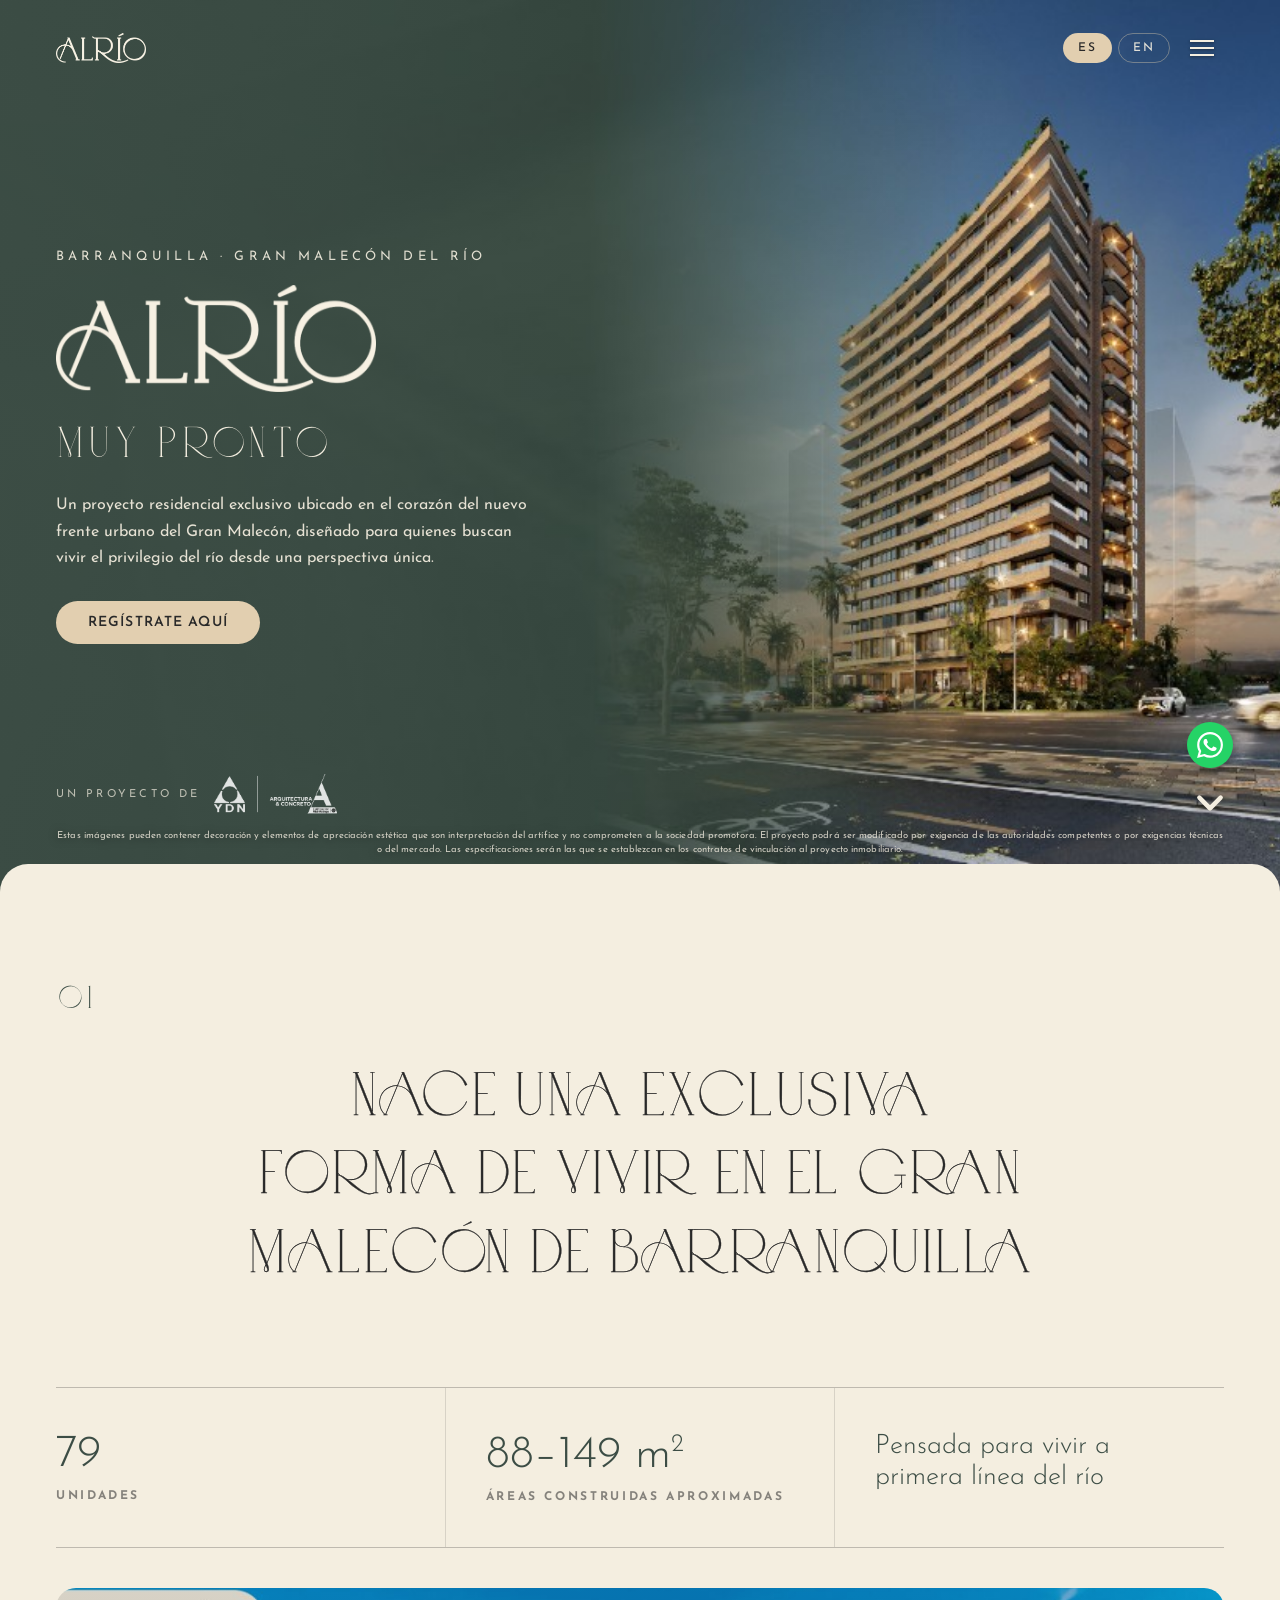
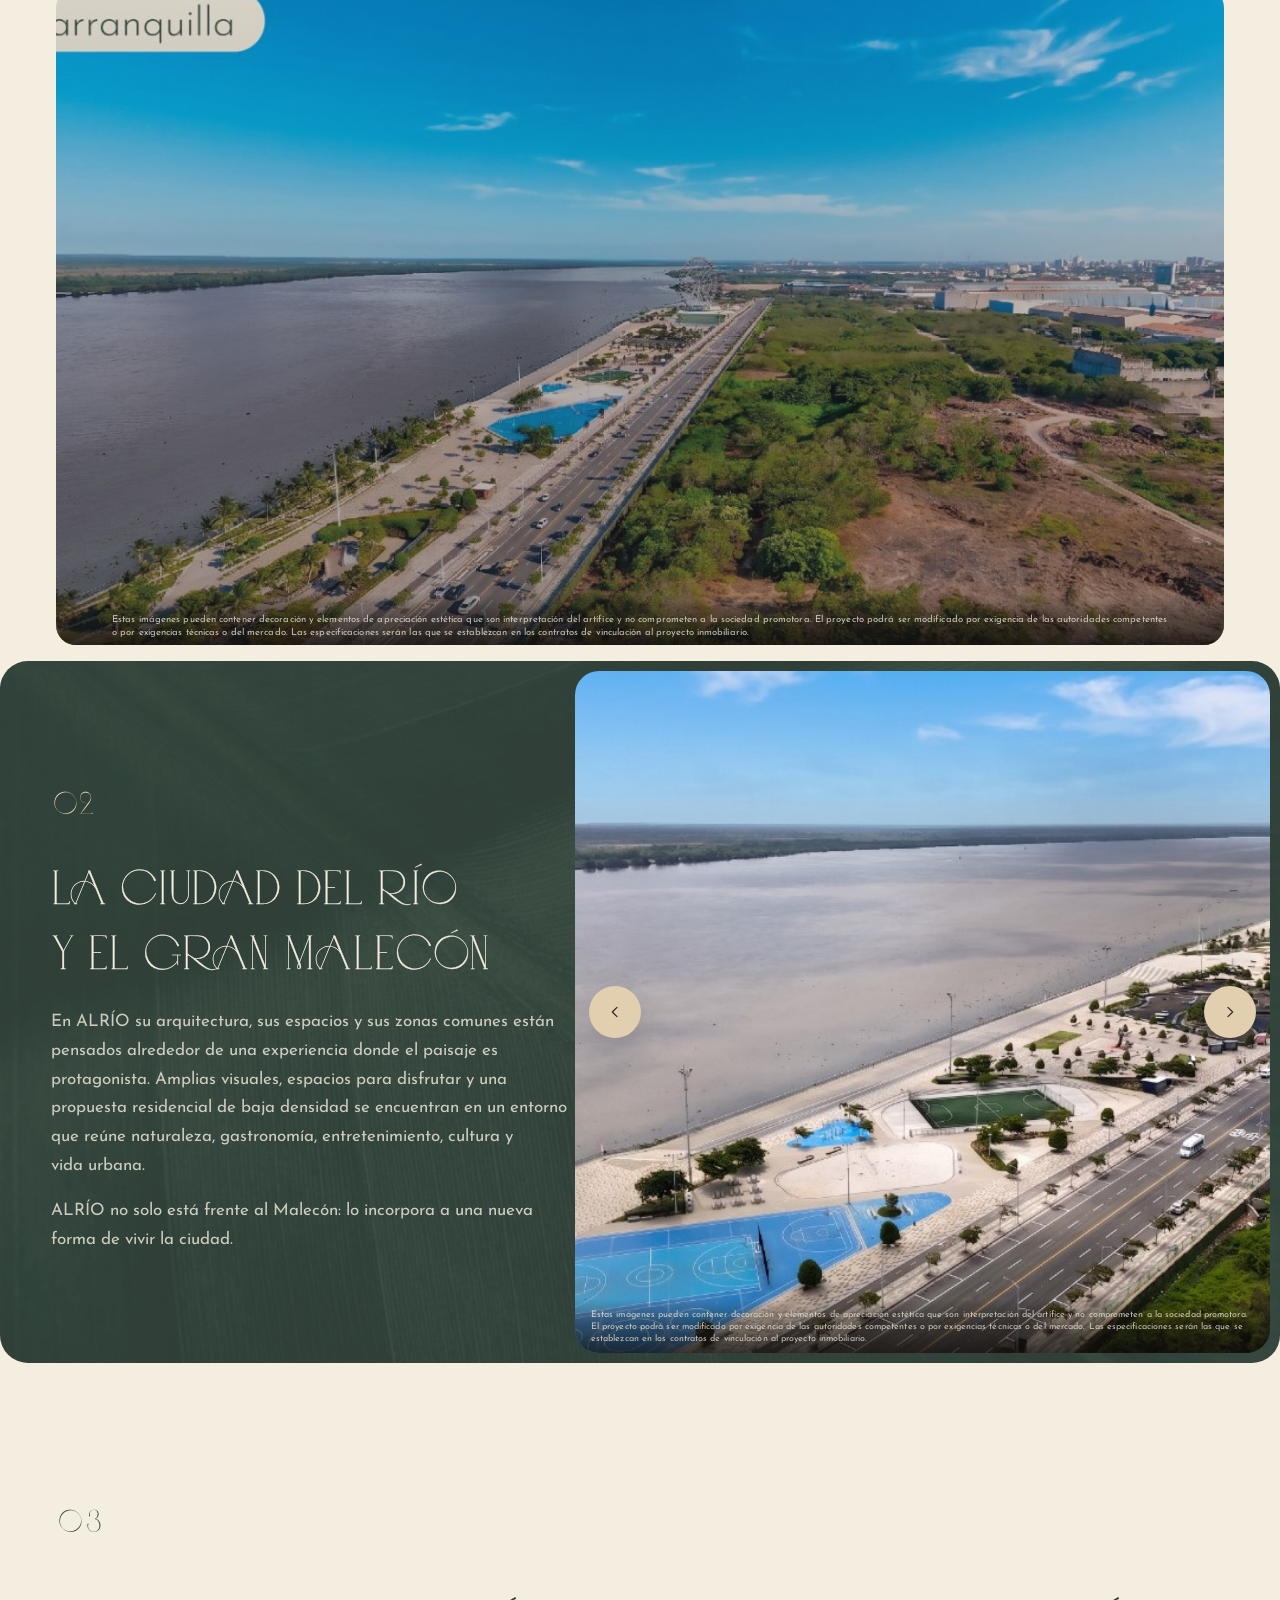
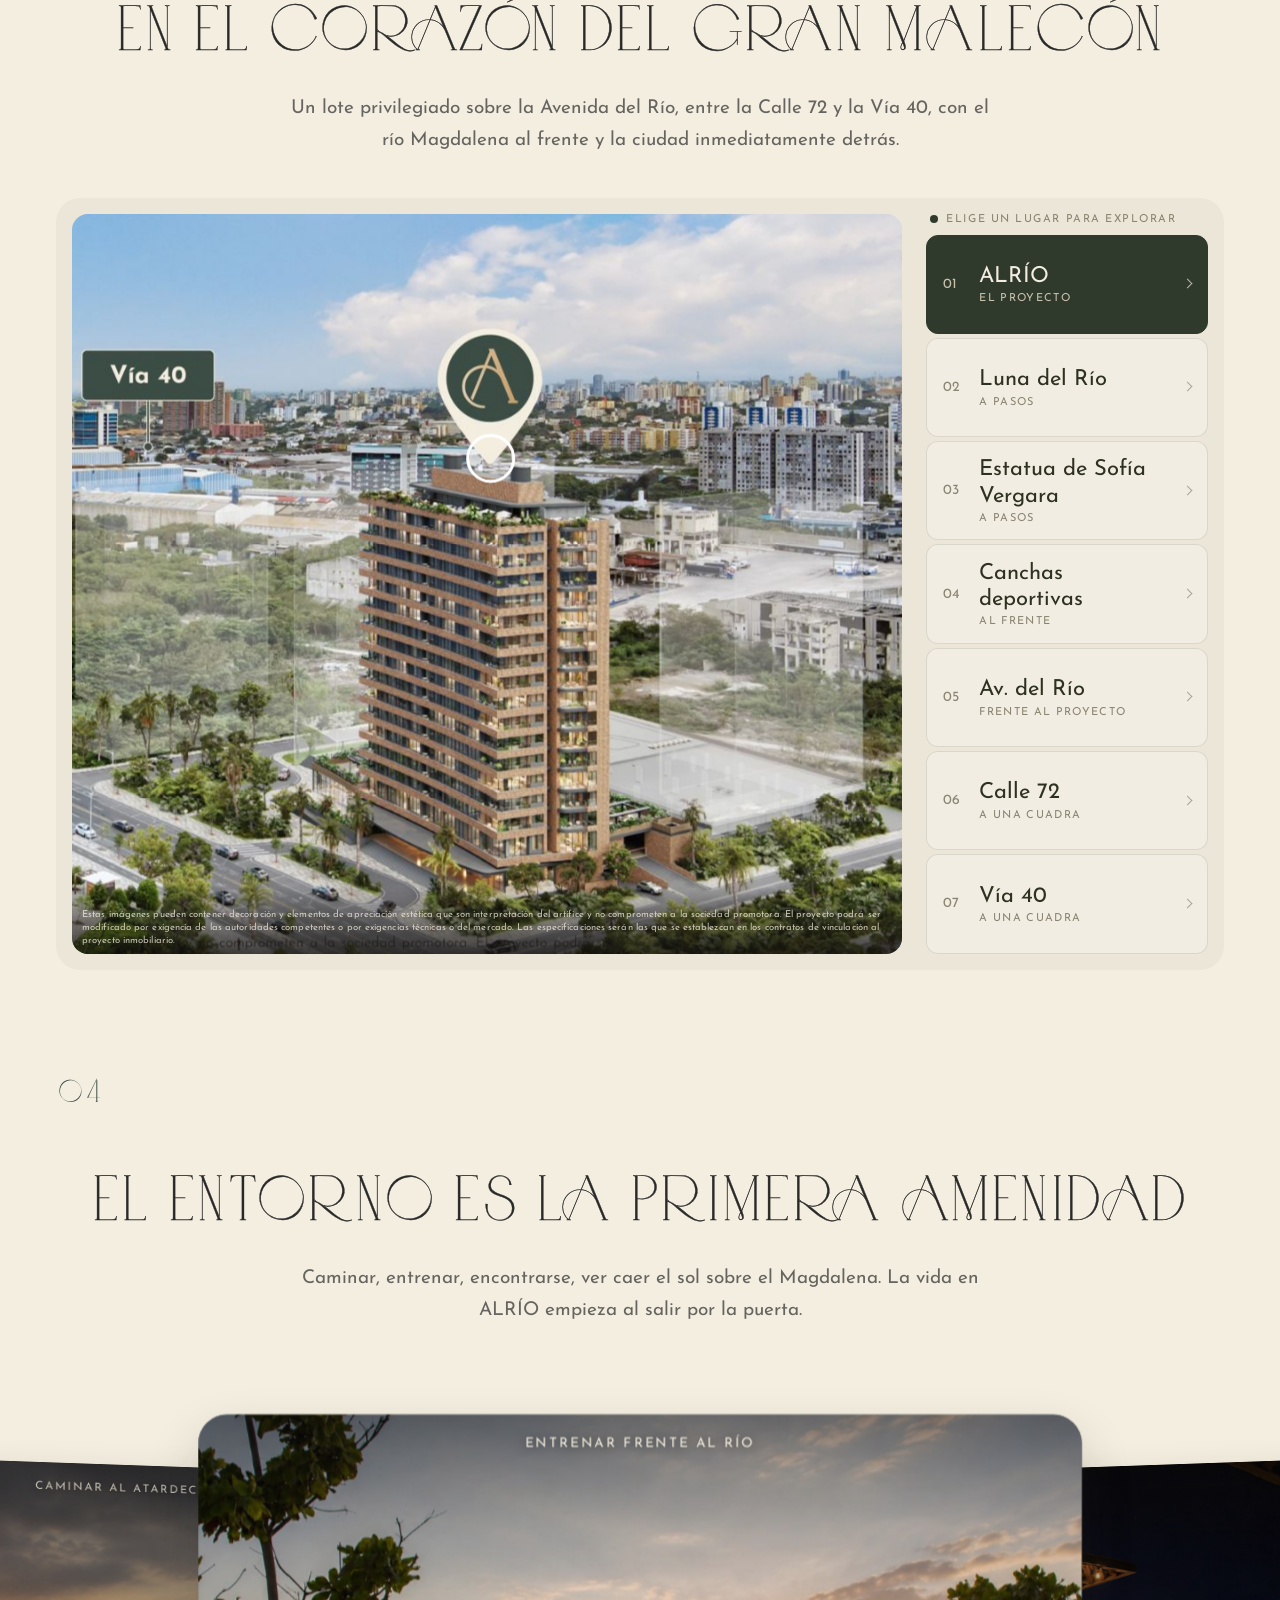
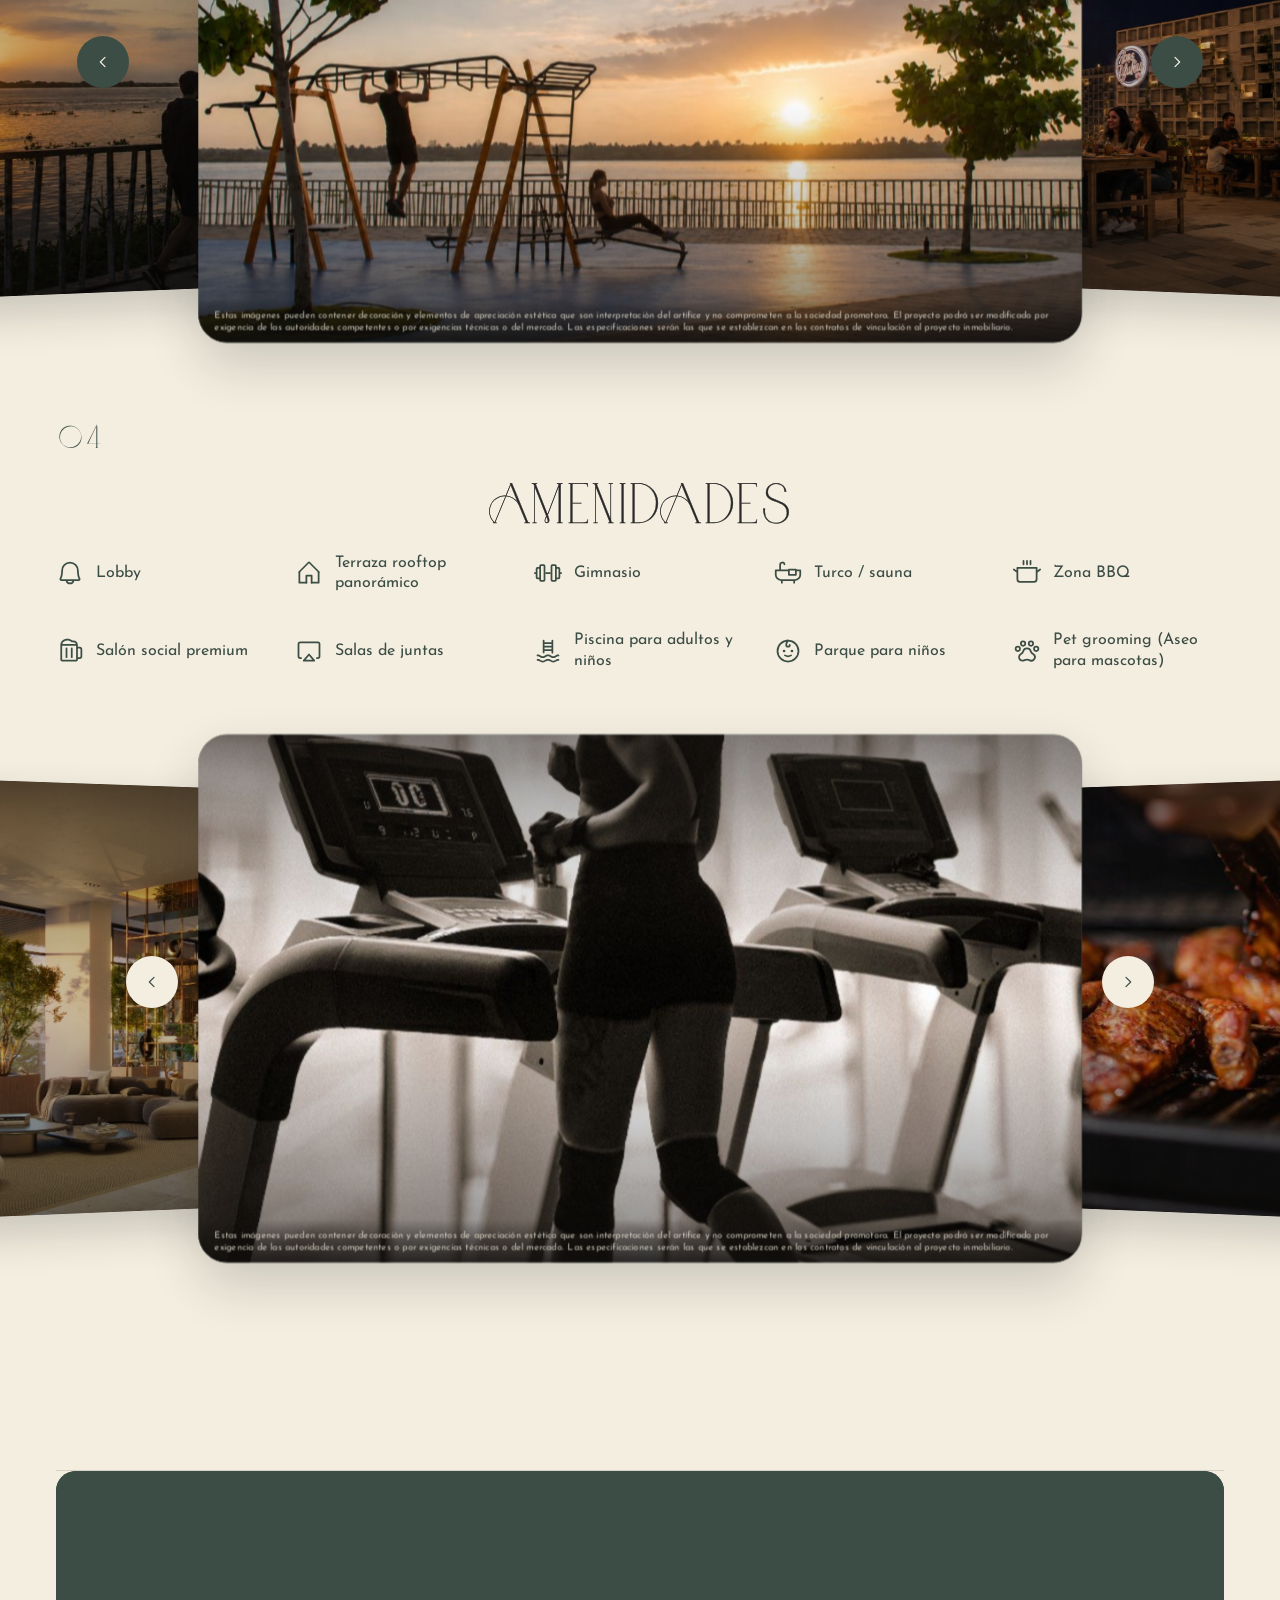
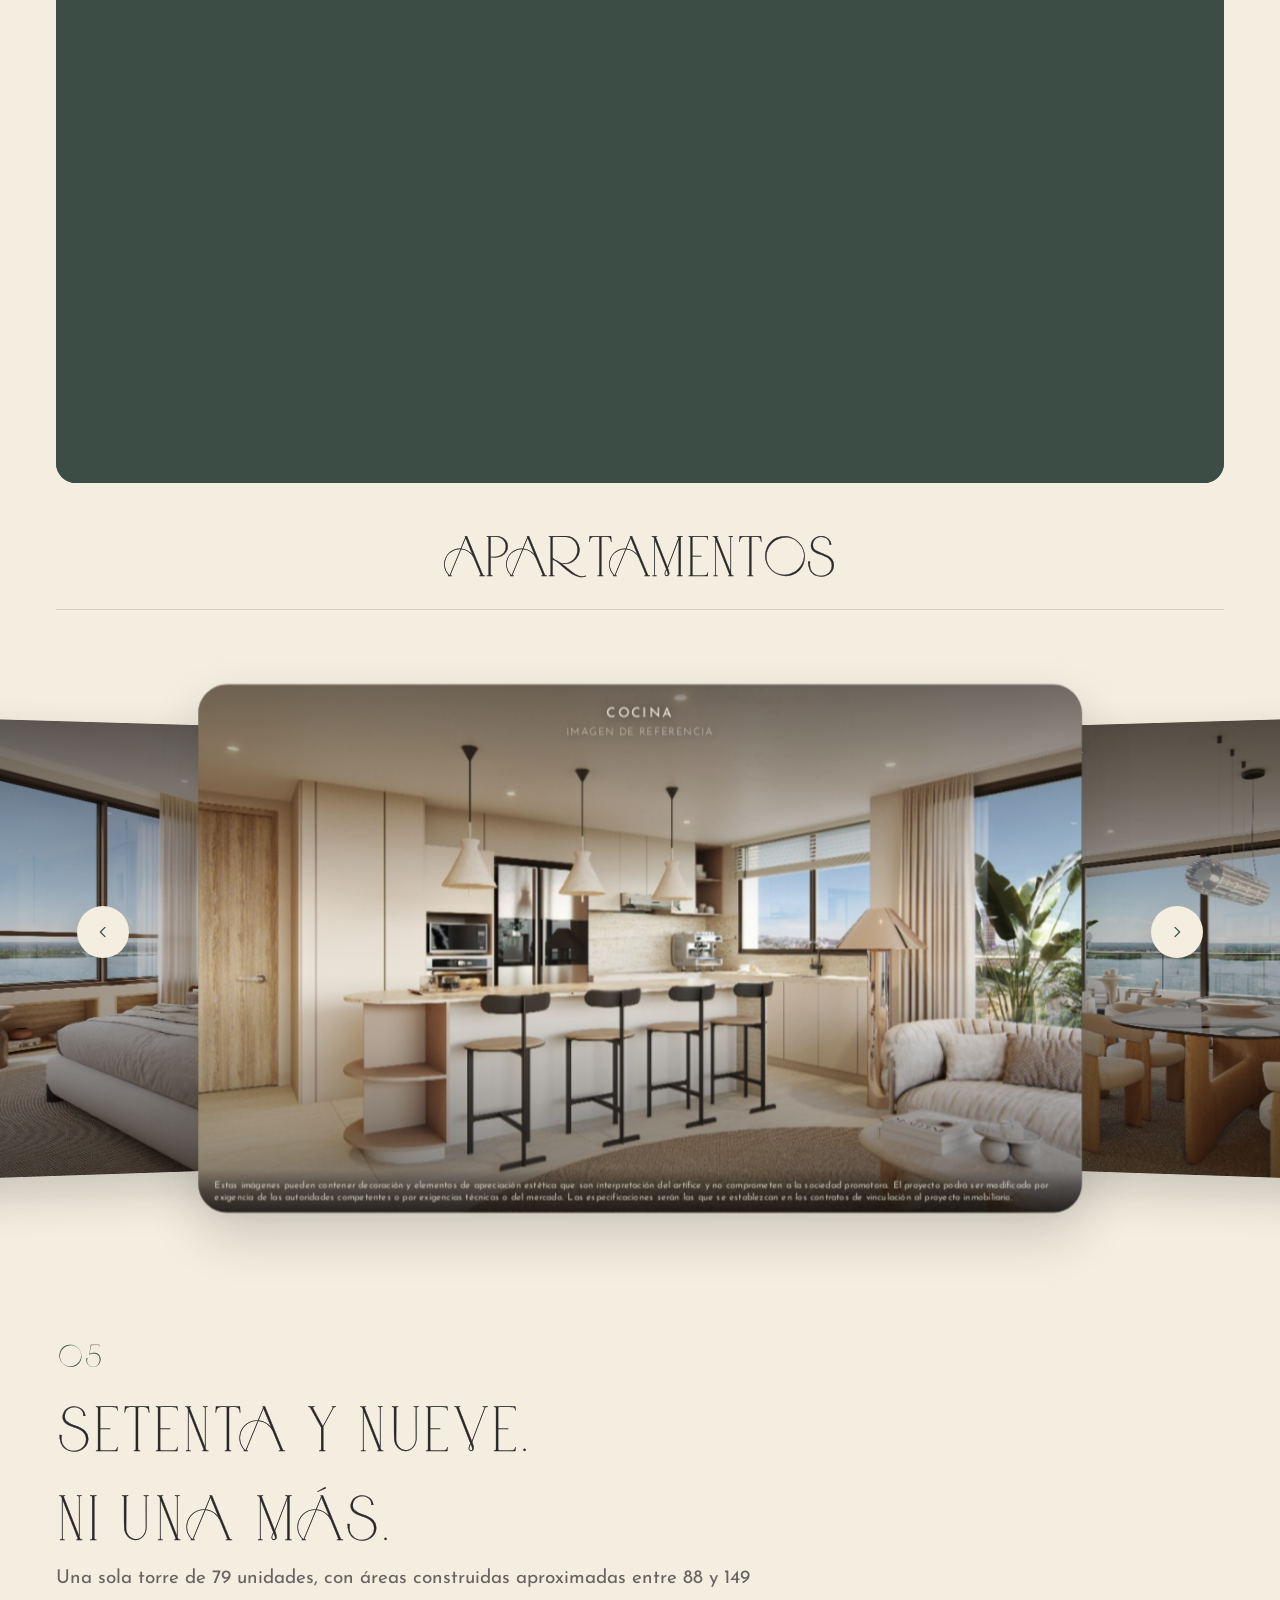
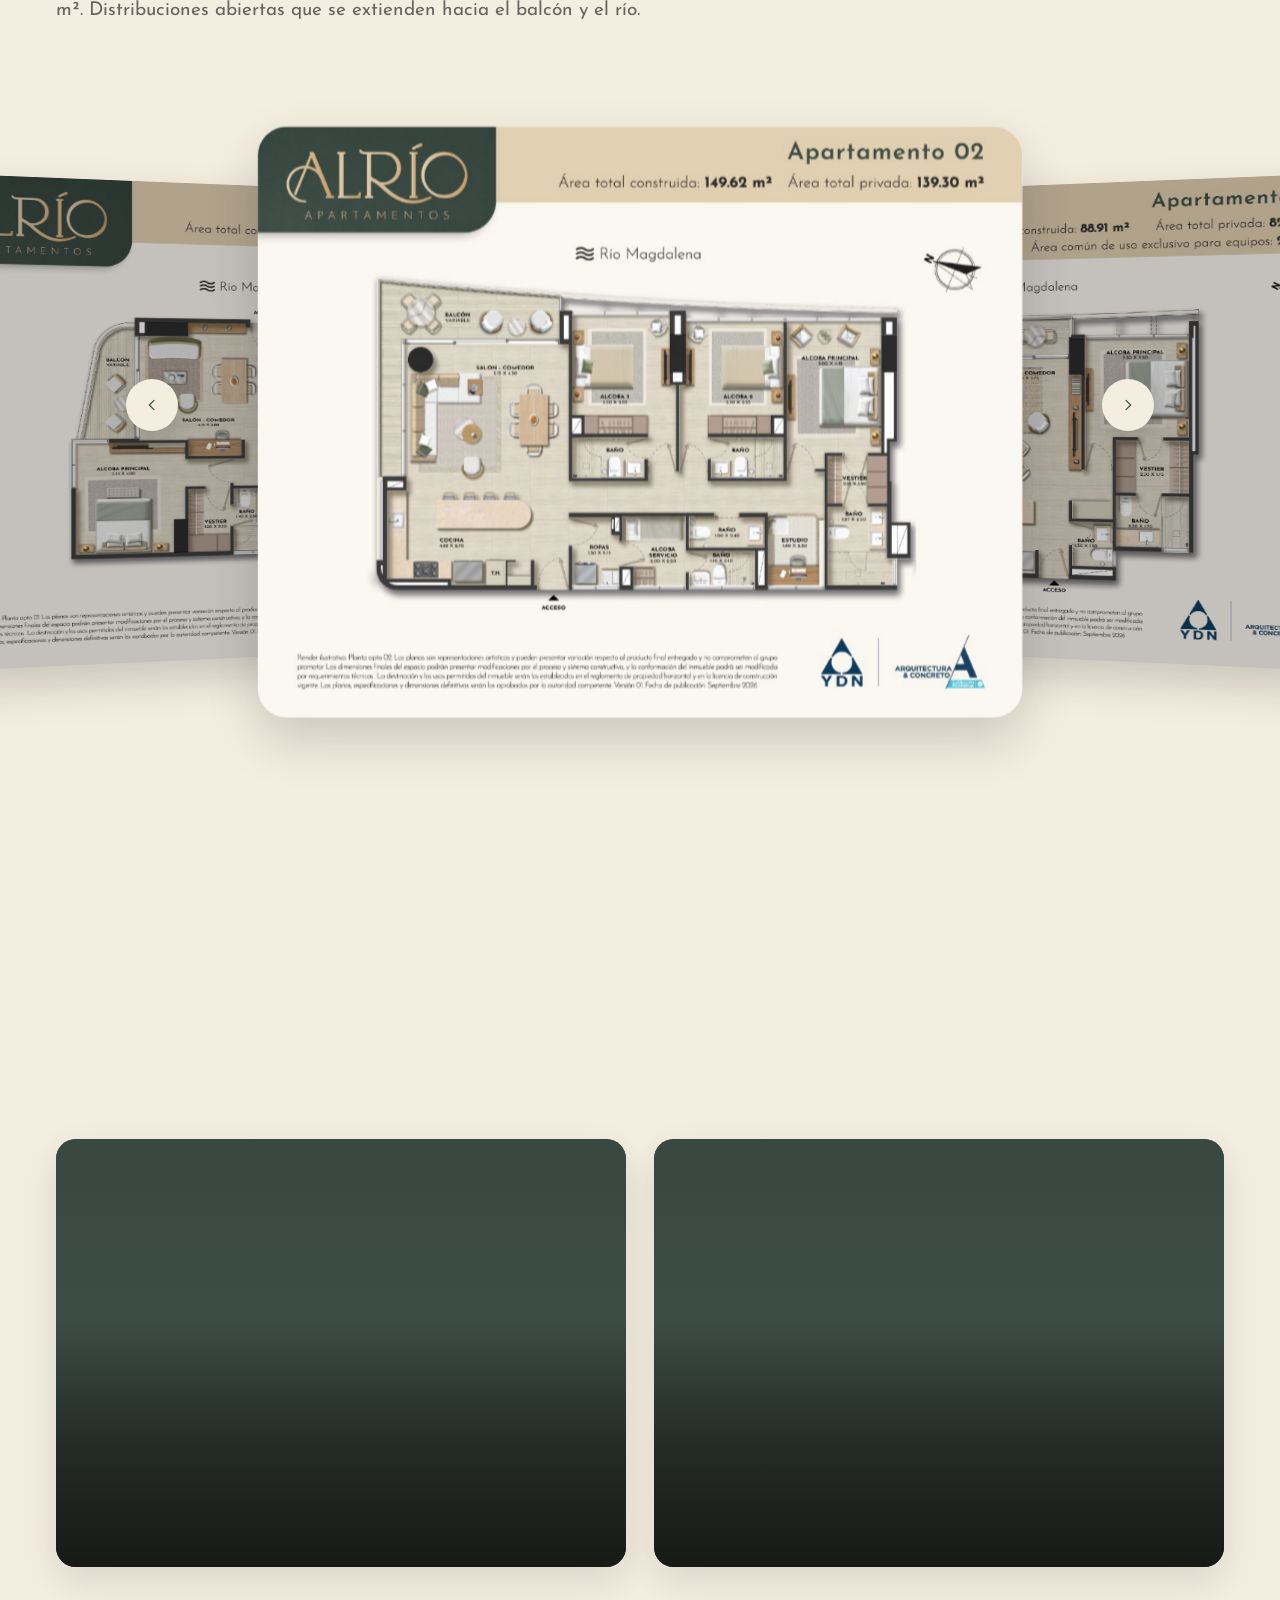
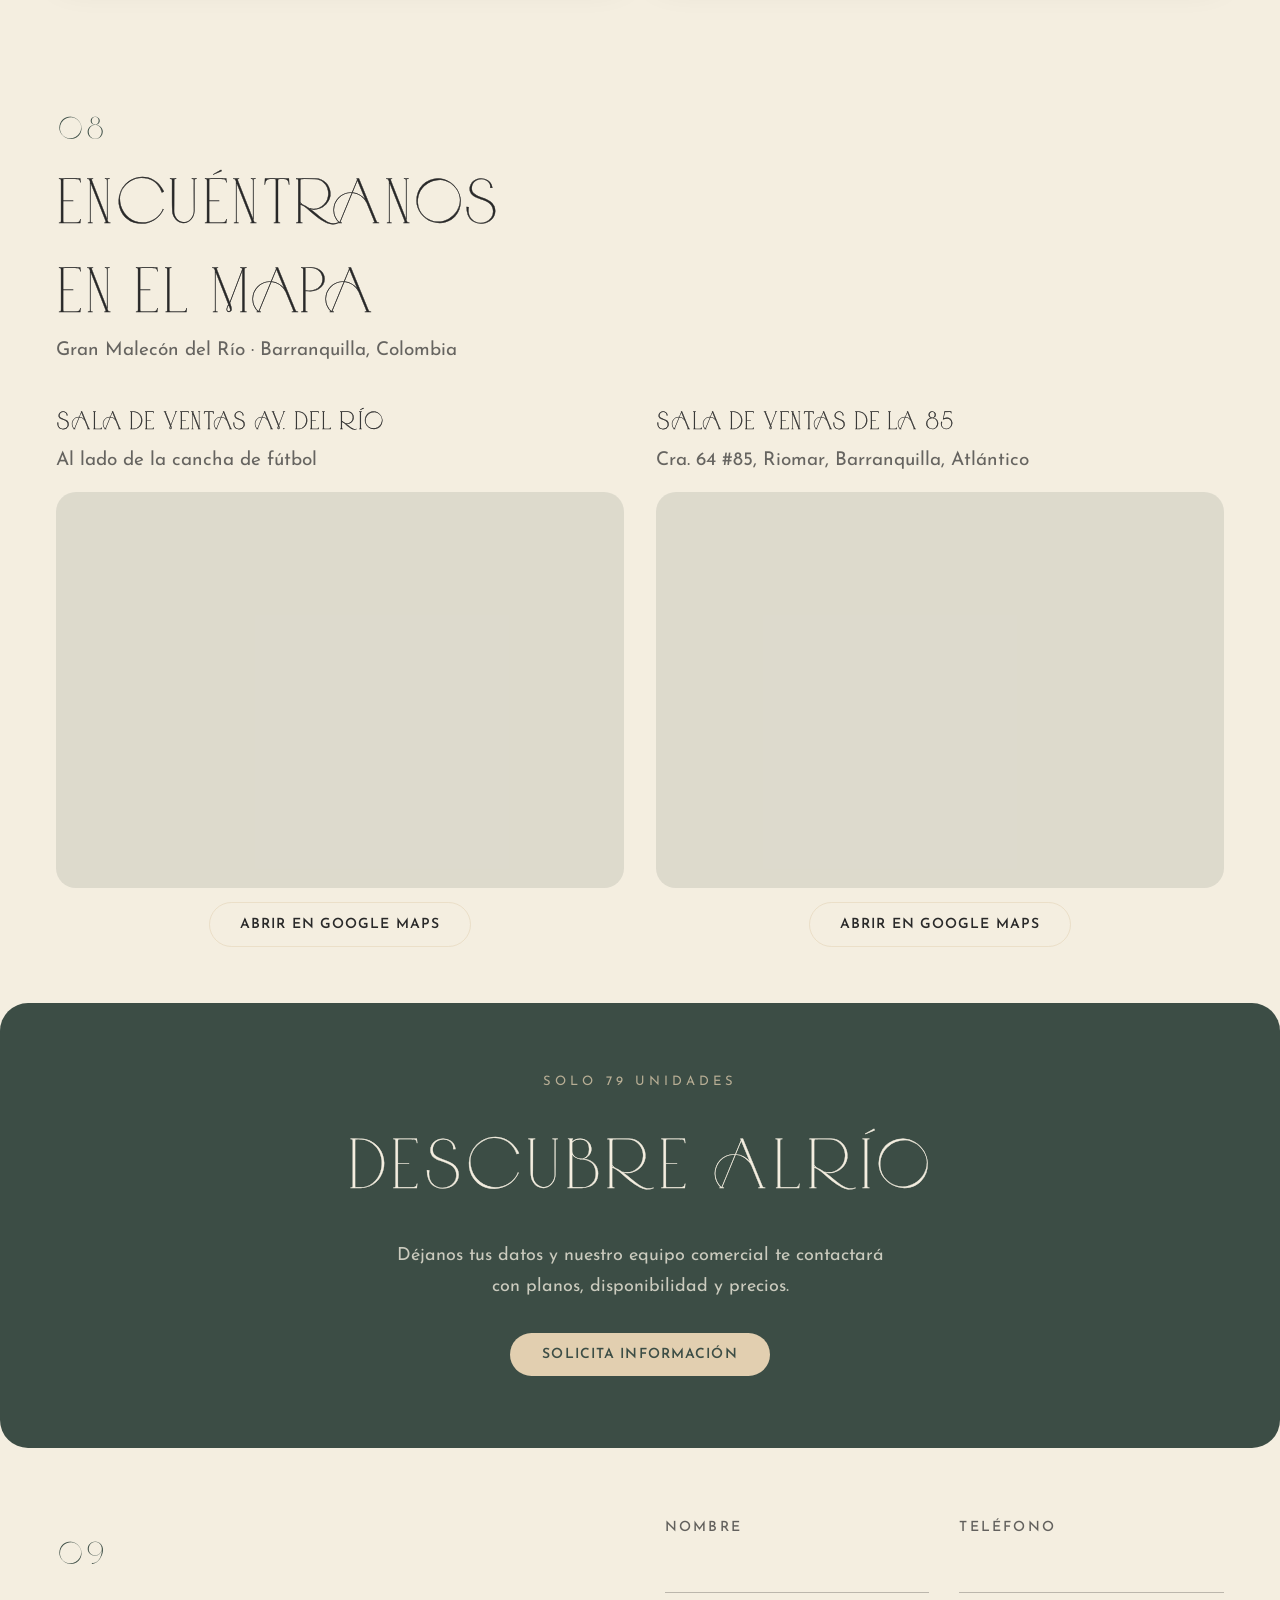
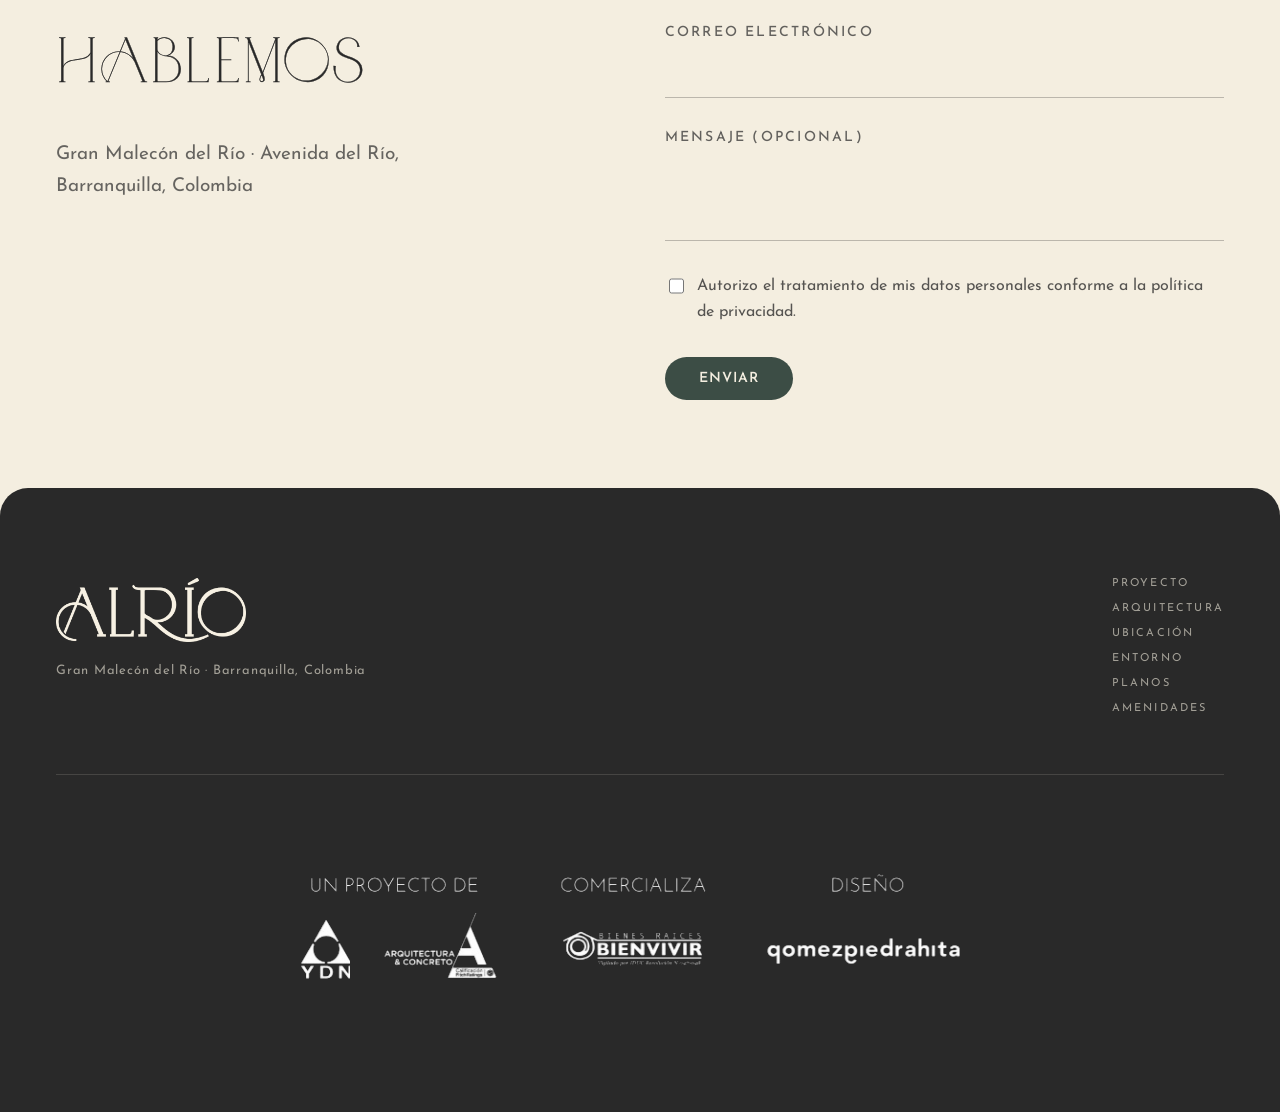
==== commit e2e13c59: "ajustes 28.2" ====
--- a/lanzamiento.html
+++ b/lanzamiento.html
@@ -6,7 +6,8 @@
   <title>ALRÍO — Una nueva manera de vivir frente al río</title>
   <meta name="description" content="ALRÍO — proyecto residencial exclusivo frente al Gran Malecón del Río, Barranquilla. 79 unidades entre 88 y 149 m².">
   <link rel="icon" href="assets/favicon.png">
-  <link rel="preload" as="image" href="assets/ext-hero.jpg" fetchpriority="high">
+  <link rel="preload" as="image" href="assets/ext-hero-pc.jpg" media="(min-width: 681px)" fetchpriority="high">
+  <link rel="preload" as="image" href="assets/ext-hero.jpg" media="(max-width: 680px)" fetchpriority="high">
   <link rel="preconnect" href="https://fonts.googleapis.com">
   <link rel="preconnect" href="https://fonts.gstatic.com" crossorigin>
   <link rel="stylesheet" href="https://fonts.googleapis.com/css2?family=Josefin+Sans:ital,wght@0,300;0,400;0,500;0,600;0,700;1,300&display=swap">
@@ -87,7 +88,8 @@
 <!-- PORTADA (la otra versión está en index.html — portada de pre-lanzamiento) -->
 <!-- PORTADA · LANZAMIENTO -->
 <section class="al-hero" id="top">
-	<img src="assets/ext-hero.jpg" alt="ALRÍO — render del proyecto" width="2048" height="2560" fetchpriority="high" decoding="sync">
+	<img class="al-hero-img al-hero-img--pc" src="assets/ext-hero-pc.jpg" alt="ALRÍO — render del proyecto" width="2560" height="1440" fetchpriority="high" decoding="sync">
+	<img class="al-hero-img al-hero-img--mob" src="assets/ext-hero.jpg" alt="ALRÍO — render del proyecto" width="2048" height="2560" decoding="async">
 	<div class="al-hero-veil"></div>
 	<div class="al-hero-in">
 		<div class="al-hero-body">
@@ -506,6 +508,27 @@
 						<img loading="lazy" src="assets/apt-cocina.jpg" alt="Cocina ALRÍO">
 						<figcaption>
 							<span class="al-cover-name" data-en="Kitchen">Cocina</span>
+							<span class="al-cover-ref" data-en="Reference image">Imagen de referencia</span>
+						</figcaption>
+					</figure>
+					<figure class="al-cover-card" data-lb="assets/apt-sala-comedor.jpg">
+						<img loading="lazy" src="assets/apt-sala-comedor.jpg" alt="Sala y comedor ALRÍO">
+						<figcaption>
+							<span class="al-cover-name" data-en="Living &amp; dining">Sala y comedor</span>
+							<span class="al-cover-ref" data-en="Reference image">Imagen de referencia</span>
+						</figcaption>
+					</figure>
+					<figure class="al-cover-card" data-lb="assets/apt-sala.jpg">
+						<img loading="lazy" src="assets/apt-sala.jpg" alt="Sala ALRÍO">
+						<figcaption>
+							<span class="al-cover-name" data-en="Living room">Sala</span>
+							<span class="al-cover-ref" data-en="Reference image">Imagen de referencia</span>
+						</figcaption>
+					</figure>
+					<figure class="al-cover-card" data-lb="assets/apt-sala-comedor-02.jpg">
+						<img loading="lazy" src="assets/apt-sala-comedor-02.jpg" alt="Sala y comedor ALRÍO">
+						<figcaption>
+							<span class="al-cover-name" data-en="Living &amp; dining">Sala y comedor</span>
 							<span class="al-cover-ref" data-en="Reference image">Imagen de referencia</span>
 						</figcaption>
 					</figure>
--- a/css/hero.css
+++ b/css/hero.css
@@ -5,10 +5,14 @@
   background: #2a4668 url("../assets/ext-hero-blur.jpg") center / cover no-repeat;
   border-radius: 0;
 }
-.al-hero > img {
+.al-hero-img {
   position: absolute; inset: 0; width: 100%; height: 100%;
-  object-fit: cover; object-position: 80% 38%;
+  object-fit: cover;
 }
+.al-hero-img--pc {
+  object-position: 72% 42%;
+}
+.al-hero-img--mob { display: none; }
 .al-hero-veil {
   position: absolute; inset: 0;
   background: linear-gradient(90deg,
--- a/css/responsive.css
+++ b/css/responsive.css
@@ -114,7 +114,13 @@
     padding-top: 0;
     align-items: flex-start;
   }
-  .al-hero > img { object-fit: cover; object-position: 38% 42%; transform: none; }
+  .al-hero-img--pc { display: none !important; }
+  .al-hero-img--mob {
+    display: block !important;
+    object-fit: cover;
+    object-position: 38% 42%;
+    transform: none;
+  }
   .al-hero-veil {
     background:
       linear-gradient(180deg,
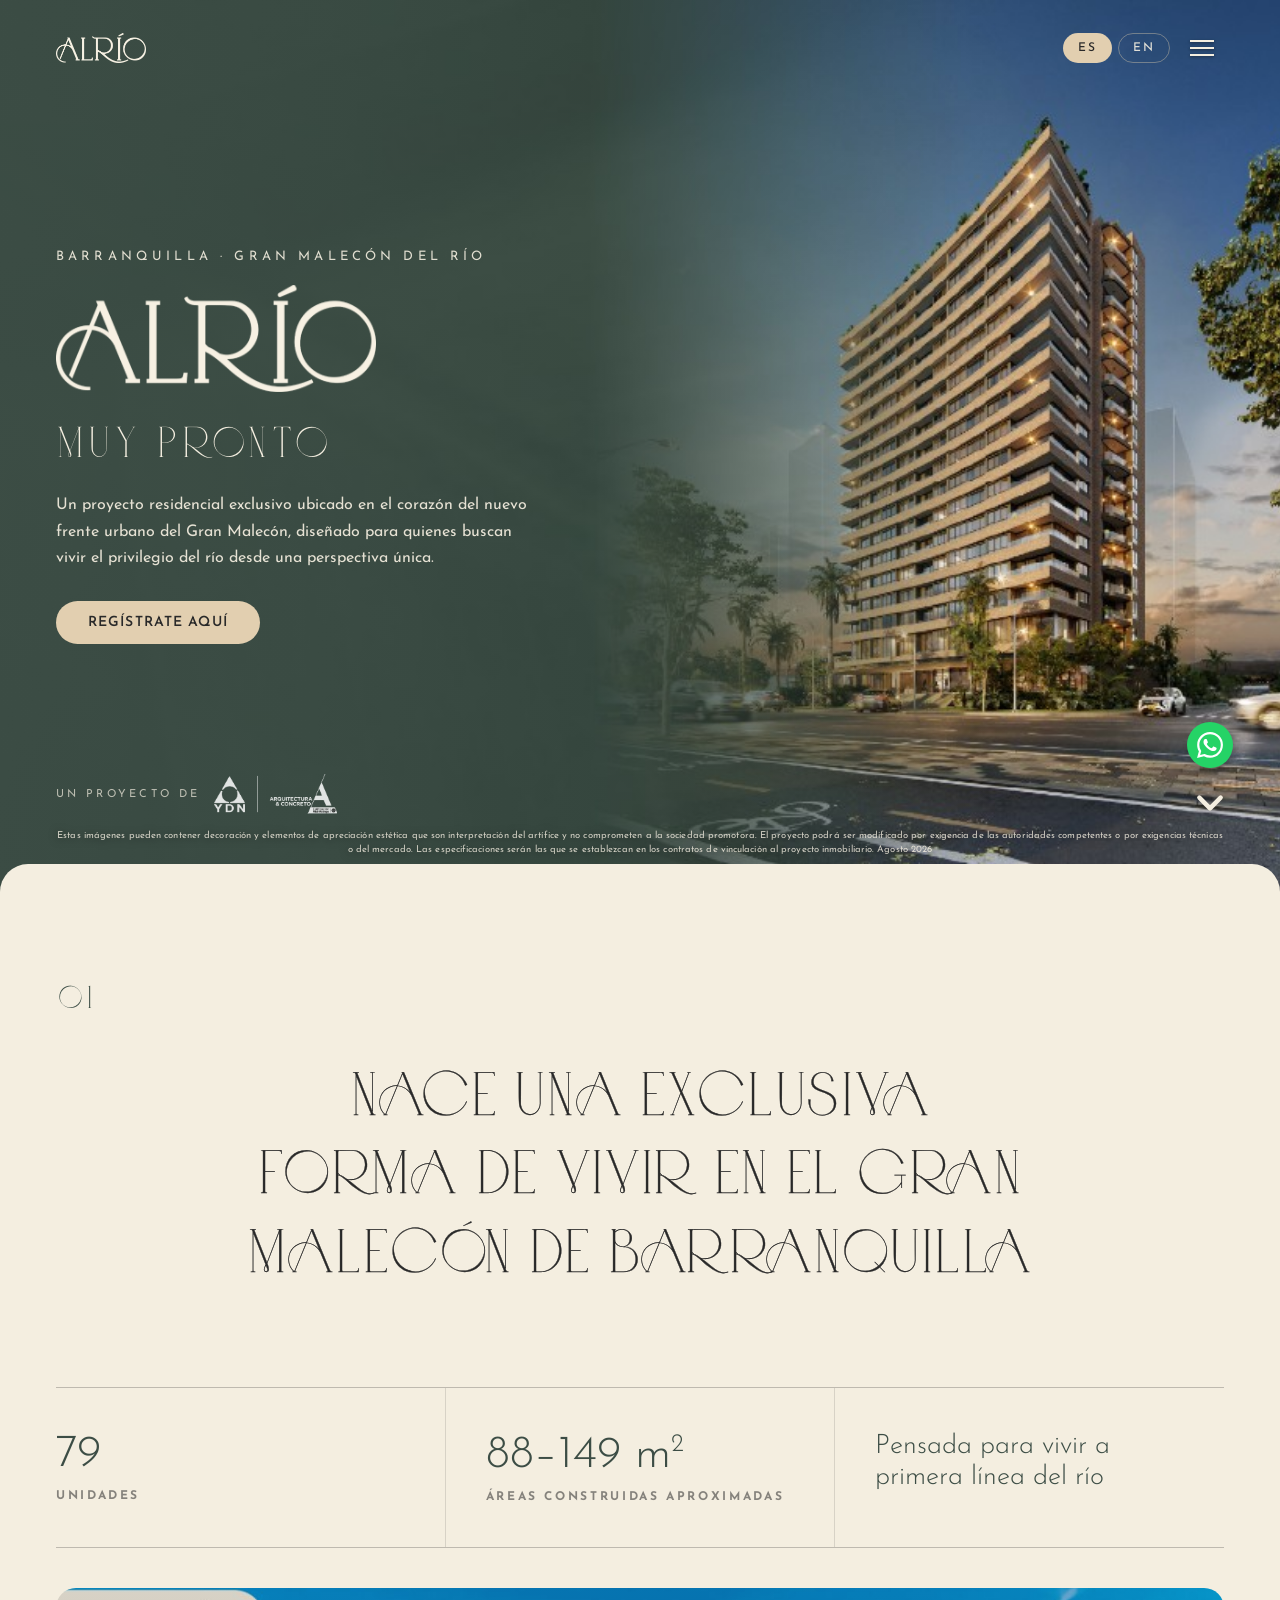
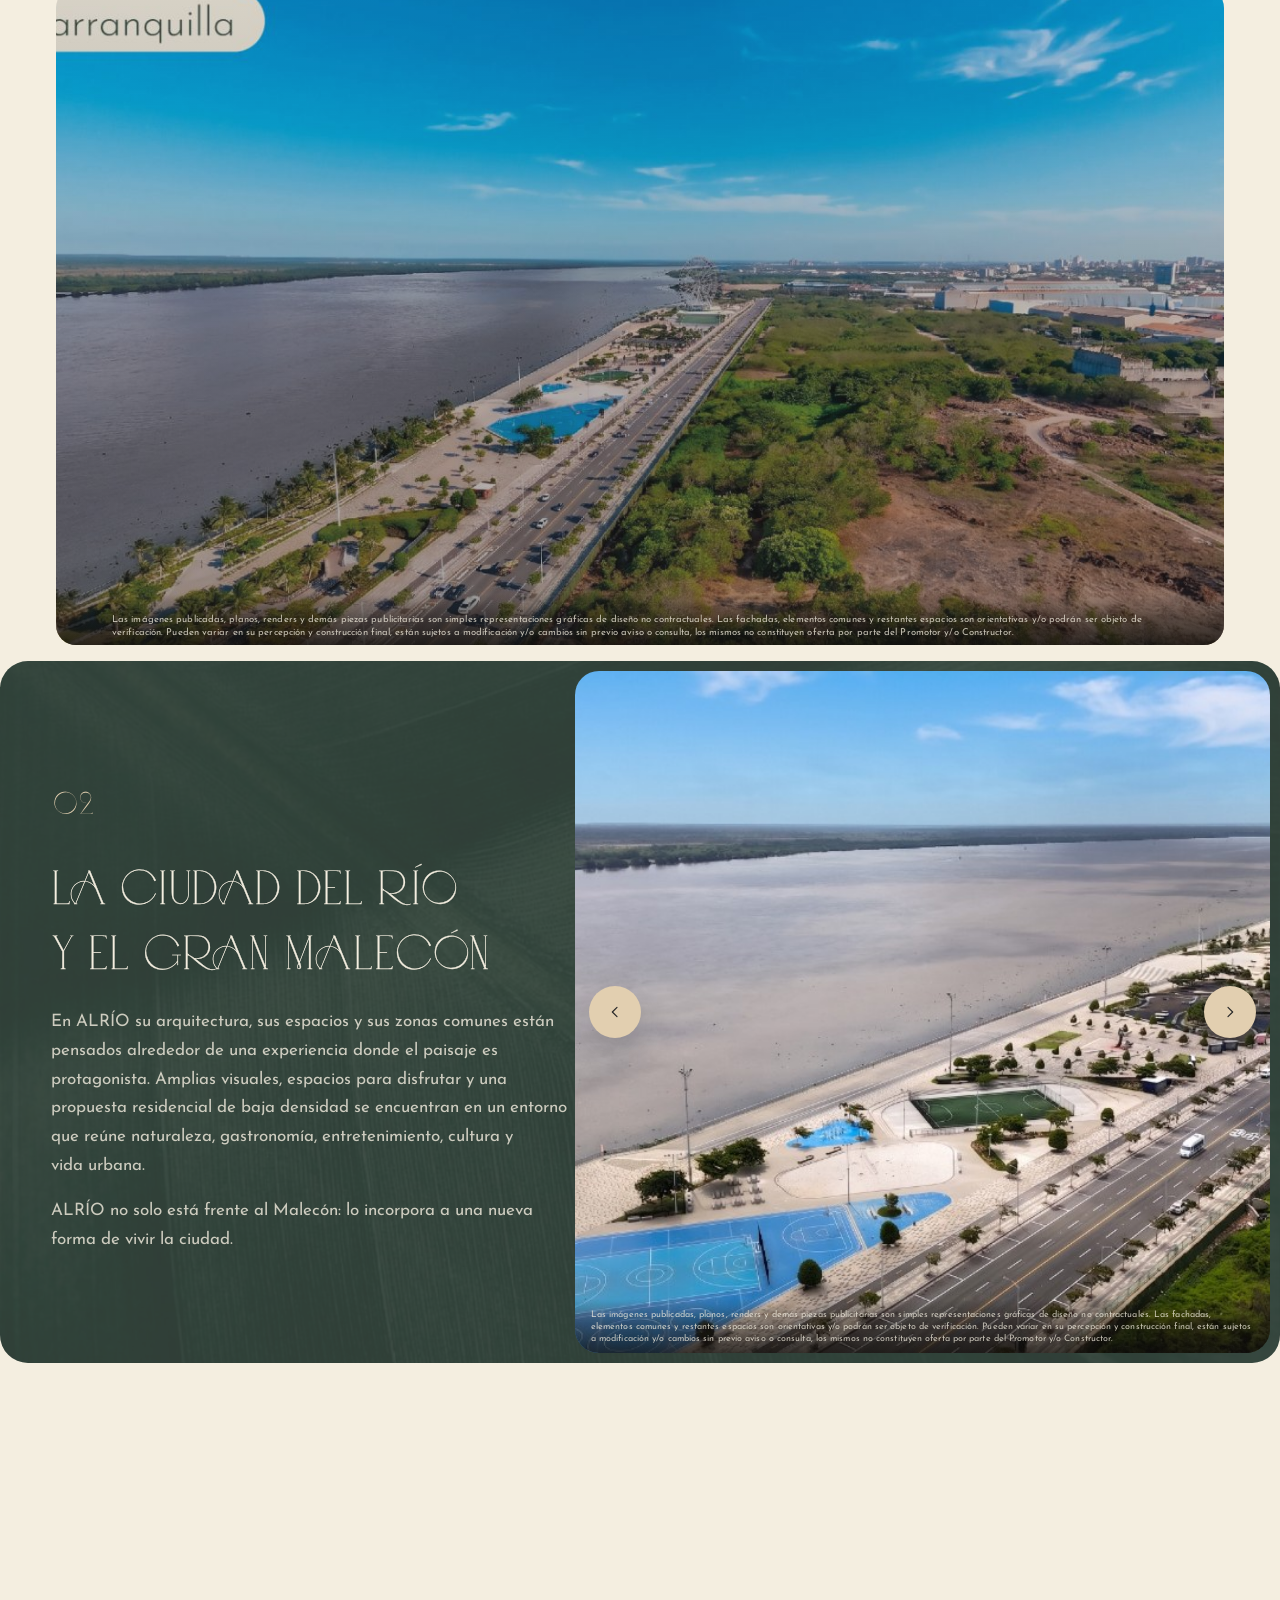
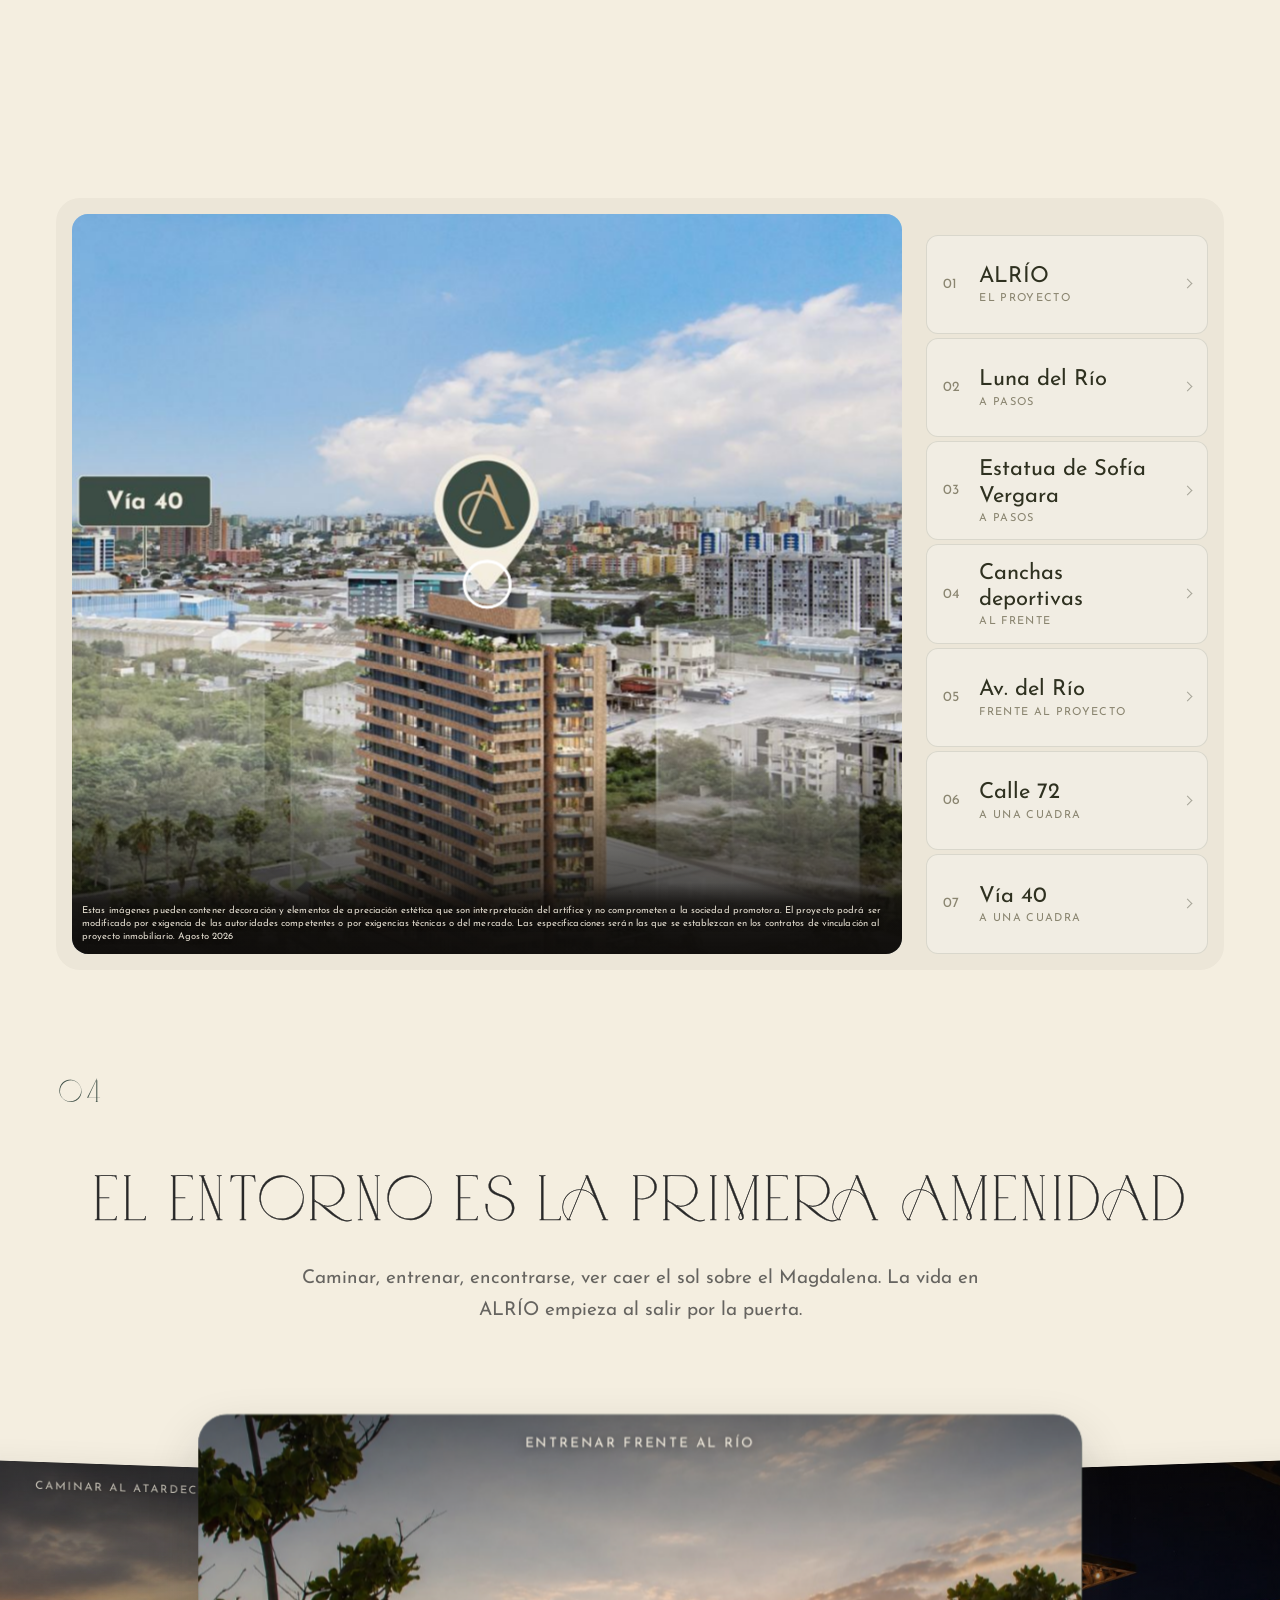
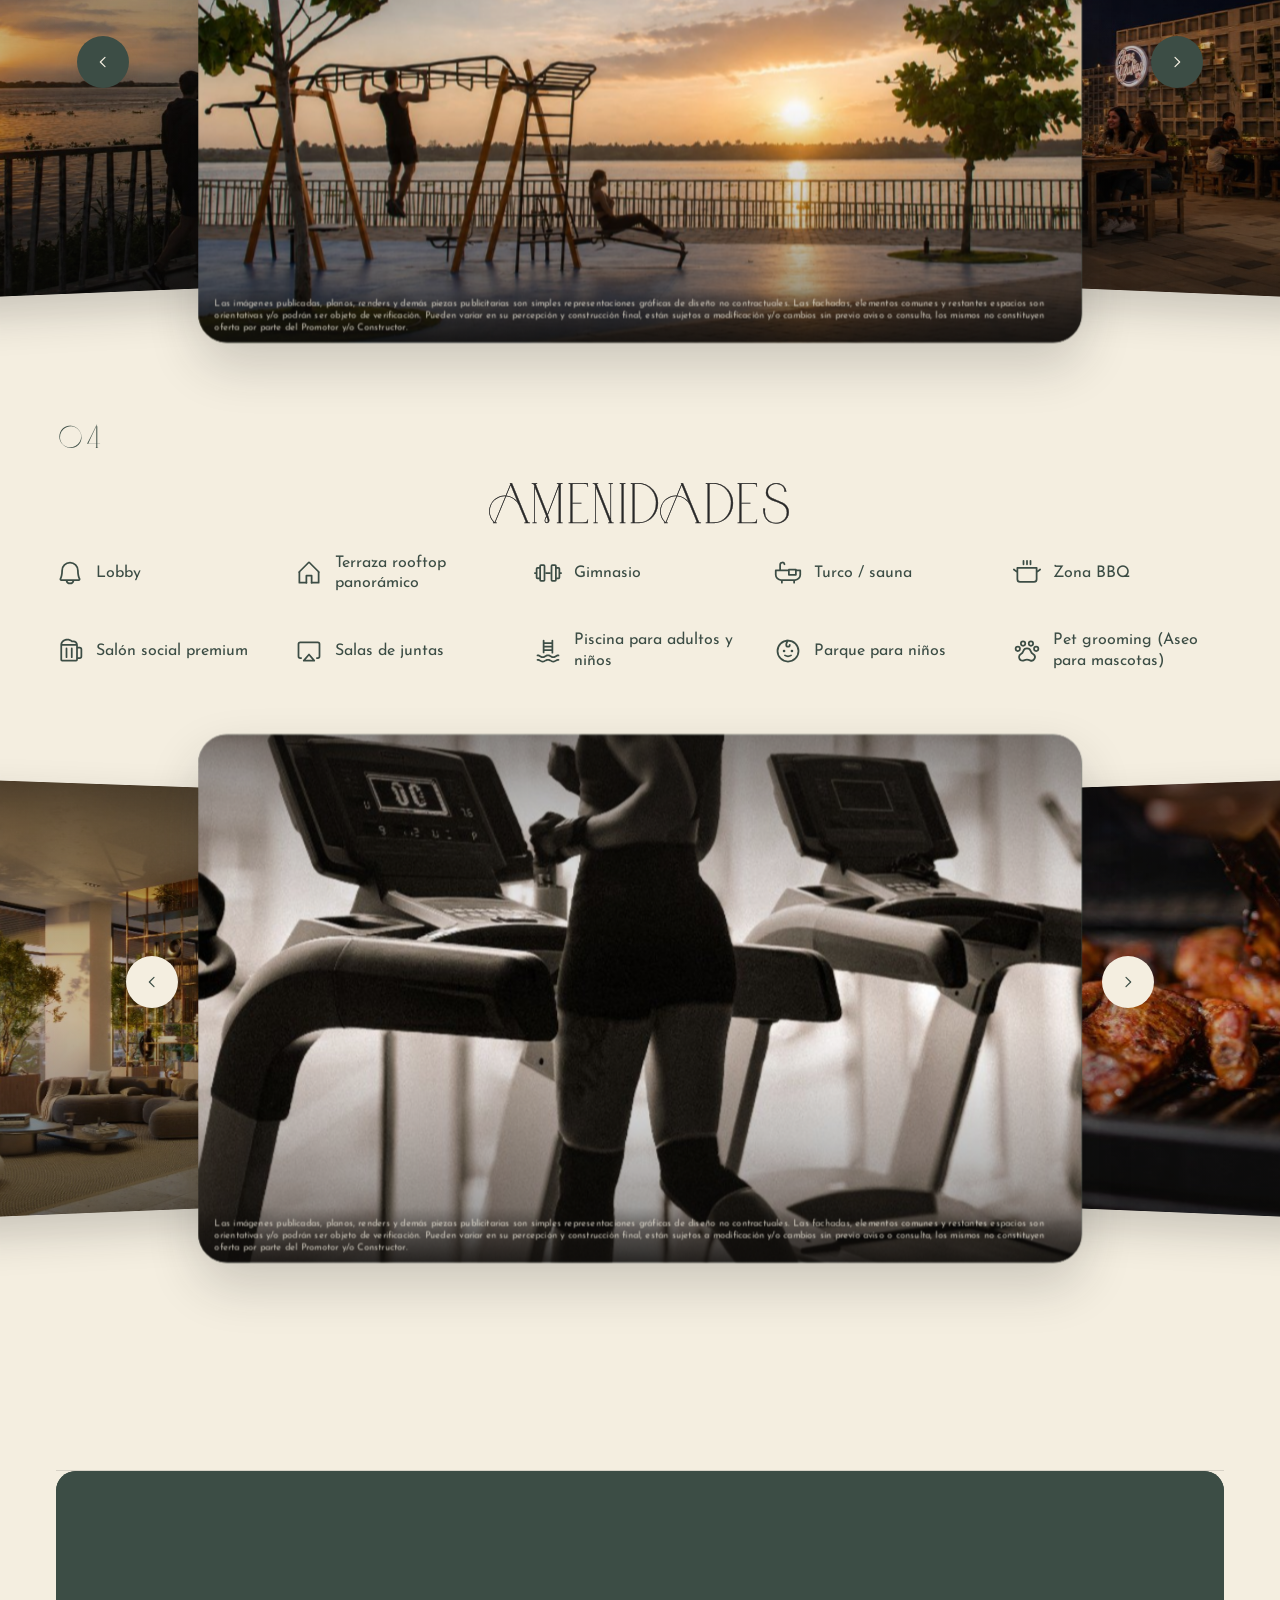
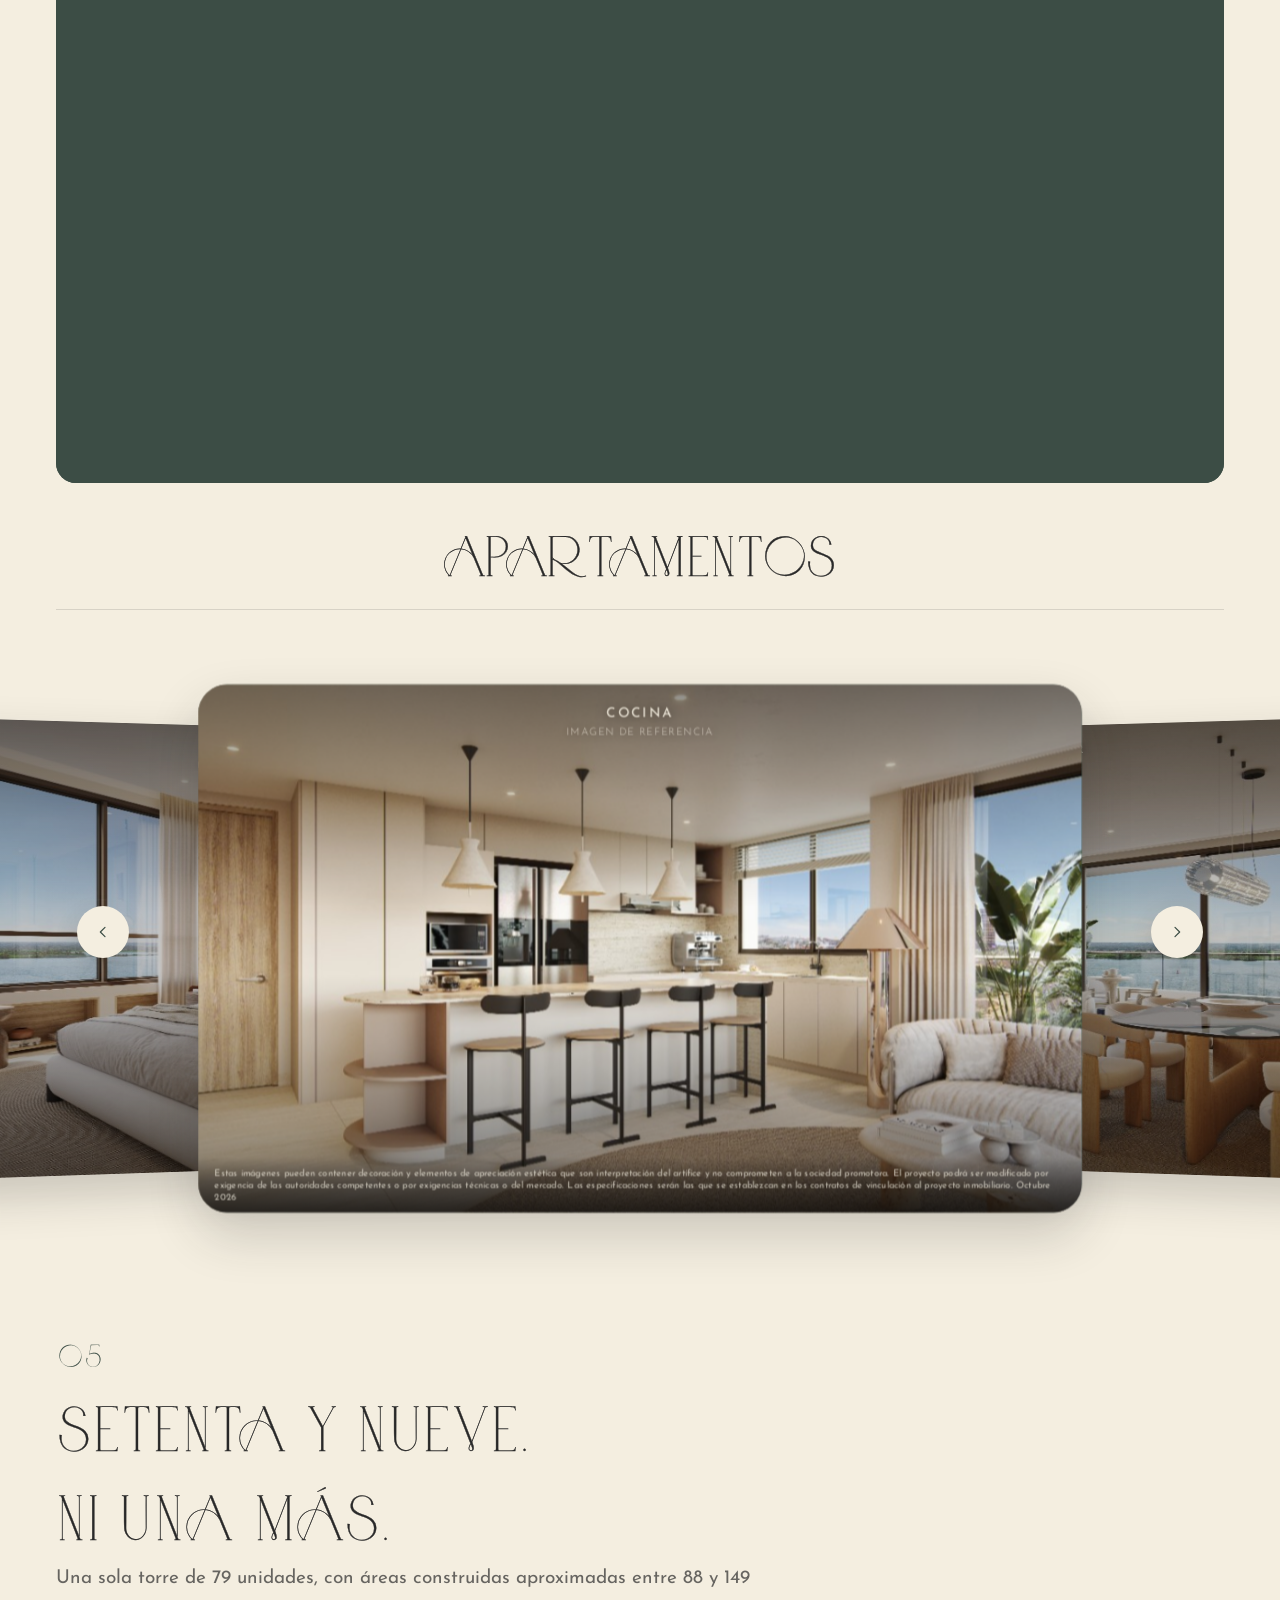
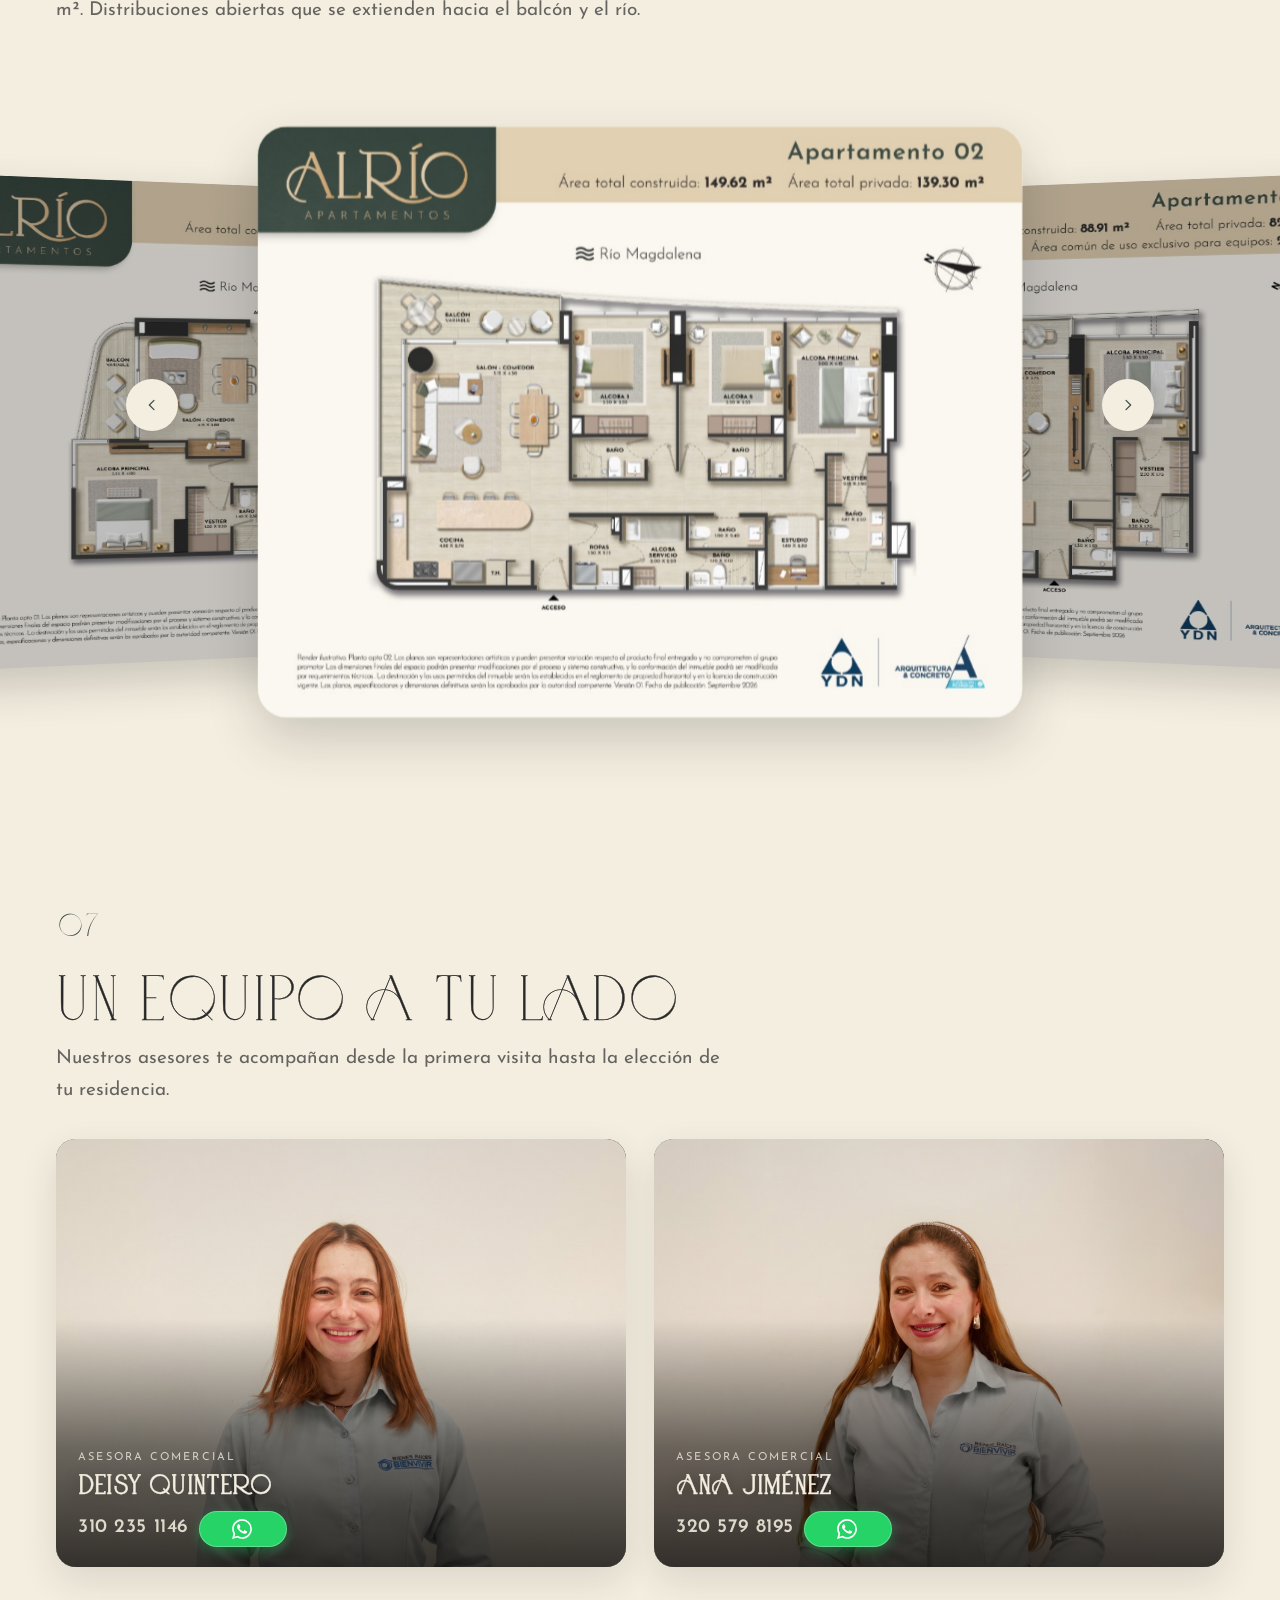
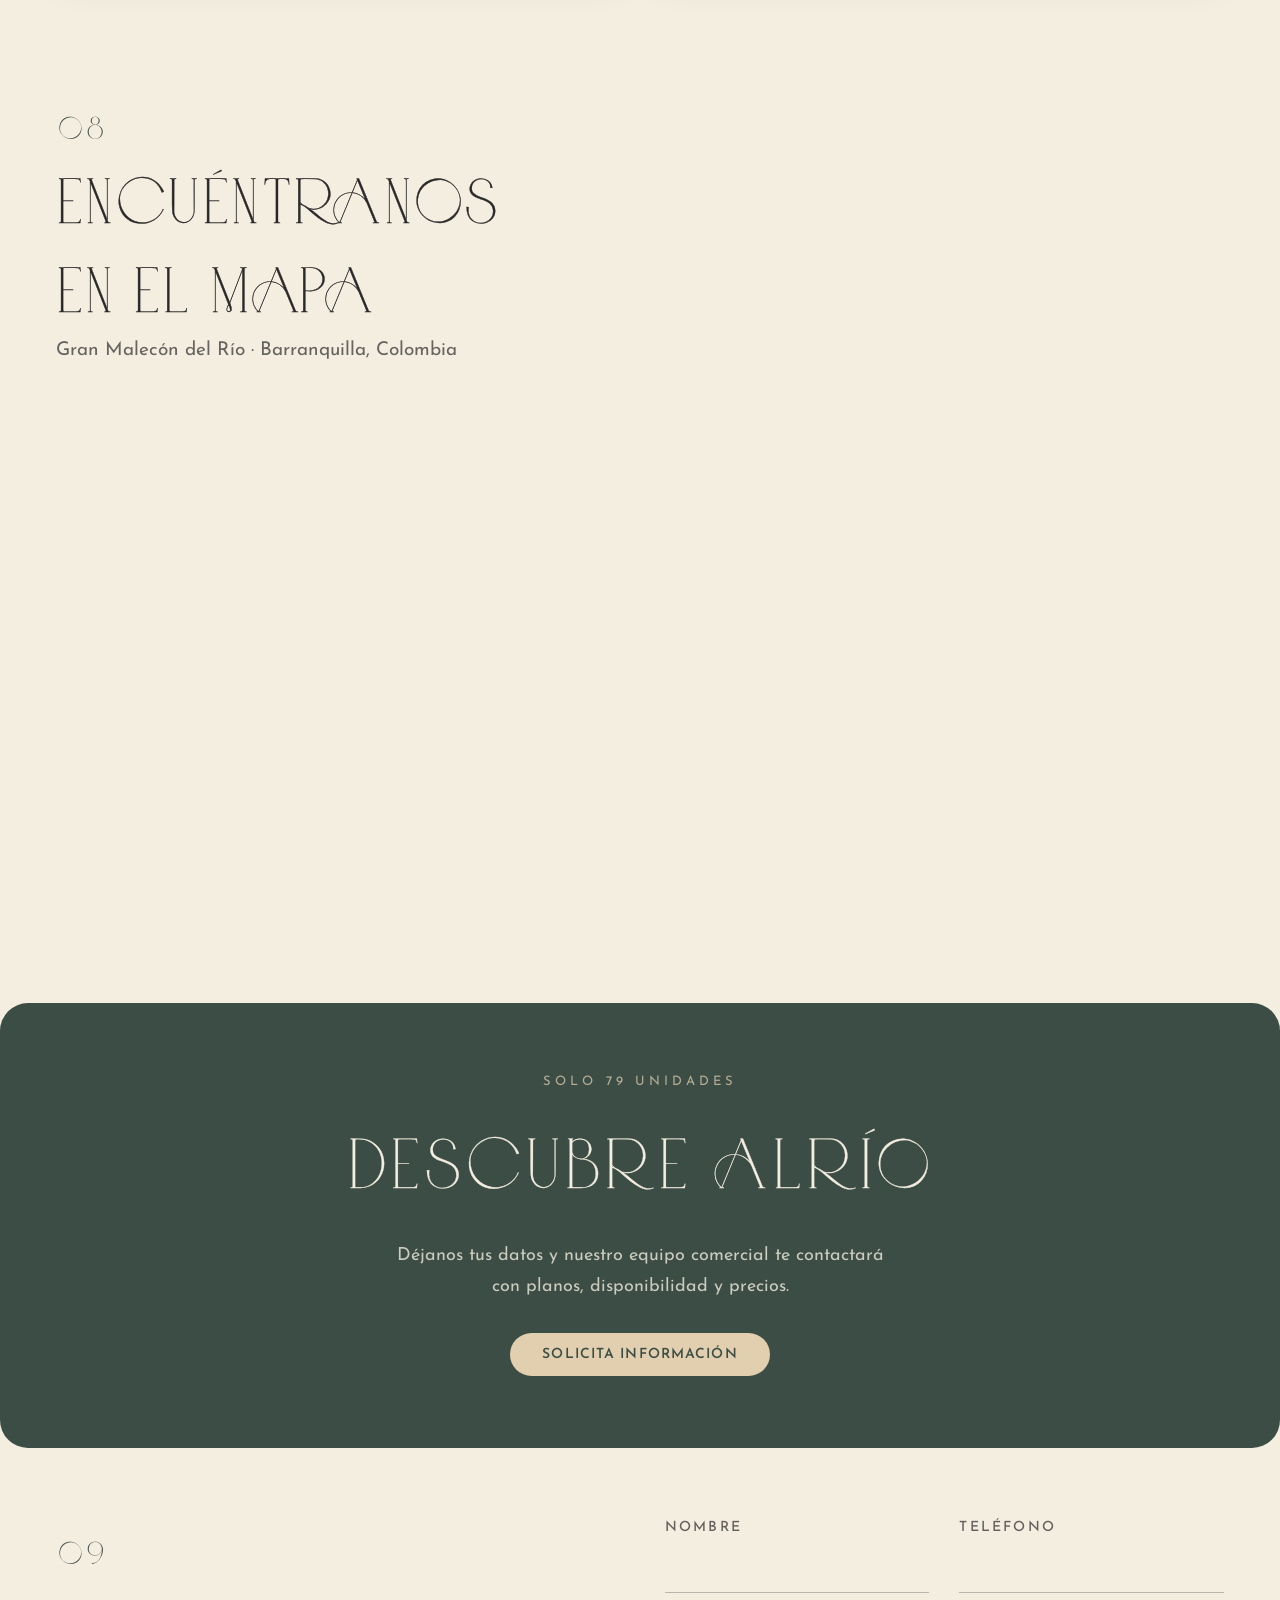
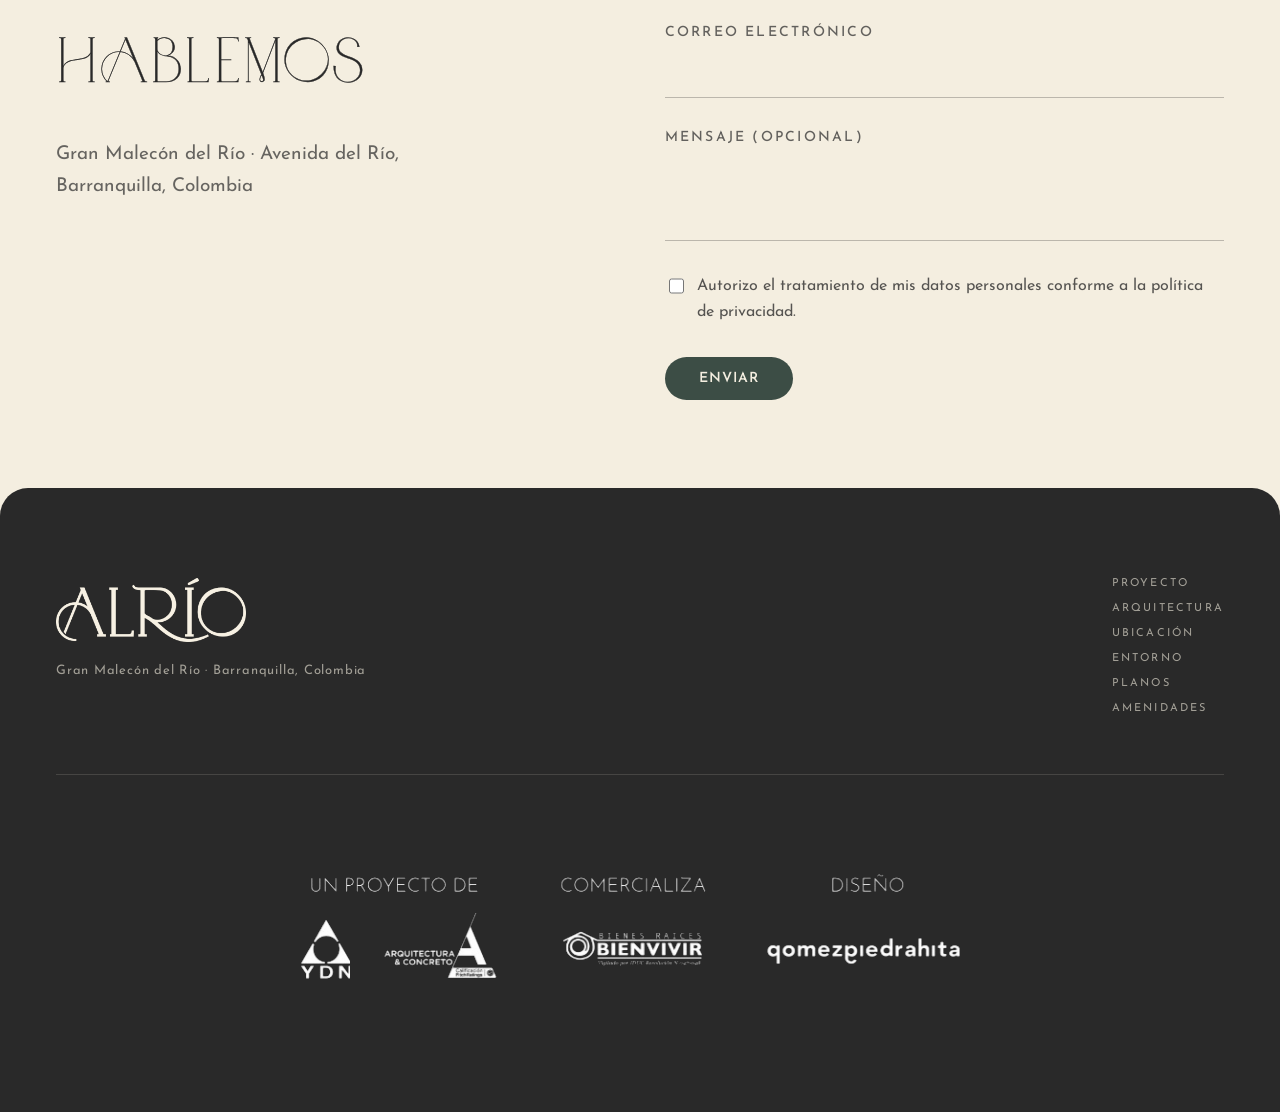
==== commit 9eedd4e2: "ajustes 28.3" ====
--- a/lanzamiento.html
+++ b/lanzamiento.html
@@ -167,16 +167,16 @@
 		</div>
 		<div class="al-arch-carousel" data-arch-slide data-reveal>
 			<div class="al-arch-stage">
-				<figure class="is-on" data-lb="assets/EXT_01_R4.jpg.jpeg">
+				<figure class="is-on" data-lb="assets/EXT_01_R4.jpg.jpeg" data-legal="building">
 					<img loading="lazy" src="assets/EXT_01_R4.jpg.jpeg" alt="Exterior ALRÍO">
 				</figure>
-				<figure data-lb="assets/malecon-aerea-dia.jpg">
+				<figure data-lb="assets/malecon-aerea-dia.jpg" data-legal="entorno">
 					<img loading="lazy" src="assets/malecon-aerea-dia.jpg" alt="Vista aérea del Gran Malecón">
 				</figure>
-				<figure data-lb="assets/malecon-noche.jpg">
+				<figure data-lb="assets/malecon-noche.jpg" data-legal="entorno">
 					<img loading="lazy" src="assets/malecon-noche.jpg" alt="Gran Malecón de noche">
 				</figure>
-				<figure data-lb="assets/life-dining.jpg">
+				<figure data-lb="assets/life-dining.jpg" data-legal="entorno">
 					<img loading="lazy" src="assets/life-dining.jpg" alt="Gastronomía en el Malecón">
 				</figure>
 			</div>
@@ -428,42 +428,42 @@
 				<svg viewBox="0 0 24 24" aria-hidden="true"><path d="M15 5 L8 12 L15 19" fill="none" stroke="currentColor" stroke-width="1.8" stroke-linecap="round" stroke-linejoin="round"/></svg>
 			</button>
 			<div class="al-cover-stage">
-				<figure class="al-cover-card" data-lb="assets/amen-lobby.jpg">
+				<figure class="al-cover-card" data-lb="assets/amen-lobby.jpg" data-legal="interior">
 					<img loading="lazy" src="assets/amen-lobby.jpg" alt="Lobby ALRÍO">
 					<figcaption>
 						<span class="al-cover-name" data-en="Lobby">Lobby</span>
 						<span class="al-cover-ref" data-en="Reference image">Imagen de referencia</span>
 					</figcaption>
 				</figure>
-				<figure class="al-cover-card" data-lb="assets/amen-gym.jpg">
+				<figure class="al-cover-card" data-lb="assets/amen-gym.jpg" data-legal="entorno">
 					<img loading="lazy" src="assets/amen-gym.jpg" alt="Gimnasio ALRÍO">
 					<figcaption>
 						<span class="al-cover-name" data-en="Gym">Gimnasio</span>
 						<span class="al-cover-ref" data-en="Reference image">Imagen de referencia</span>
 					</figcaption>
 				</figure>
-				<figure class="al-cover-card" data-lb="assets/amen-bbq.jpg">
+				<figure class="al-cover-card" data-lb="assets/amen-bbq.jpg" data-legal="entorno">
 					<img loading="lazy" src="assets/amen-bbq.jpg" alt="Zona BBQ ALRÍO">
 					<figcaption>
 						<span class="al-cover-name" data-en="BBQ area">Zona BBQ</span>
 						<span class="al-cover-ref" data-en="Reference image">Imagen de referencia</span>
 					</figcaption>
 				</figure>
-				<figure class="al-cover-card" data-lb="assets/amen-juntas.jpg">
+				<figure class="al-cover-card" data-lb="assets/amen-juntas.jpg" data-legal="entorno">
 					<img loading="lazy" src="assets/amen-juntas.jpg" alt="Salas de juntas ALRÍO">
 					<figcaption>
 						<span class="al-cover-name" data-en="Meeting rooms">Salas de juntas</span>
 						<span class="al-cover-ref" data-en="Reference image">Imagen de referencia</span>
 					</figcaption>
 				</figure>
-				<figure class="al-cover-card" data-lb="assets/amen-parque.jpg">
+				<figure class="al-cover-card" data-lb="assets/amen-parque.jpg" data-legal="entorno">
 					<img loading="lazy" src="assets/amen-parque.jpg" alt="Parque para niños ALRÍO">
 					<figcaption>
 						<span class="al-cover-name" data-en="Children's park">Parque para niños</span>
 						<span class="al-cover-ref" data-en="Reference image">Imagen de referencia</span>
 					</figcaption>
 				</figure>
-				<figure class="al-cover-card" data-lb="assets/amen-pool.jpg">
+				<figure class="al-cover-card" data-lb="assets/amen-pool.jpg" data-legal="entorno">
 					<img loading="lazy" src="assets/amen-pool.jpg" alt="Piscina ALRÍO">
 					<figcaption>
 						<span class="al-cover-name" data-en="Pool">Piscina</span>
@@ -536,6 +536,41 @@
 						<img loading="lazy" src="assets/apt-bano.jpg" alt="Baño ALRÍO">
 						<figcaption>
 							<span class="al-cover-name" data-en="Bathroom">Baño</span>
+							<span class="al-cover-ref" data-en="Reference image">Imagen de referencia</span>
+						</figcaption>
+					</figure>
+					<figure class="al-cover-card" data-lb="assets/tour-interior-01.png">
+						<img loading="lazy" src="assets/tour-interior-01.png" alt="Alcoba principal ALRÍO">
+						<figcaption>
+							<span class="al-cover-name" data-en="Bedroom">Alcoba</span>
+							<span class="al-cover-ref" data-en="Reference image">Imagen de referencia</span>
+						</figcaption>
+					</figure>
+					<figure class="al-cover-card" data-lb="assets/tour-interior-02.png">
+						<img loading="lazy" src="assets/tour-interior-02.png" alt="Cocina ALRÍO">
+						<figcaption>
+							<span class="al-cover-name" data-en="Kitchen">Cocina</span>
+							<span class="al-cover-ref" data-en="Reference image">Imagen de referencia</span>
+						</figcaption>
+					</figure>
+					<figure class="al-cover-card" data-lb="assets/tour-interior-03.png">
+						<img loading="lazy" src="assets/tour-interior-03.png" alt="Sala y comedor ALRÍO">
+						<figcaption>
+							<span class="al-cover-name" data-en="Living &amp; dining">Sala y comedor</span>
+							<span class="al-cover-ref" data-en="Reference image">Imagen de referencia</span>
+						</figcaption>
+					</figure>
+					<figure class="al-cover-card" data-lb="assets/tour-interior-04.png">
+						<img loading="lazy" src="assets/tour-interior-04.png" alt="Zona social ALRÍO">
+						<figcaption>
+							<span class="al-cover-name" data-en="Social area">Zona social</span>
+							<span class="al-cover-ref" data-en="Reference image">Imagen de referencia</span>
+						</figcaption>
+					</figure>
+					<figure class="al-cover-card" data-lb="assets/tour-interior-05.png">
+						<img loading="lazy" src="assets/tour-interior-05.png" alt="Alcoba ALRÍO">
+						<figcaption>
+							<span class="al-cover-name" data-en="Bedroom">Alcoba</span>
 							<span class="al-cover-ref" data-en="Reference image">Imagen de referencia</span>
 						</figcaption>
 					</figure>
@@ -811,7 +846,7 @@
 <div class="al-lb" id="al-lb" role="dialog" aria-modal="true" aria-label="Imagen ampliada">
 	<div class="al-lb-box">
 		<img id="al-lb-img" alt="">
-		<p class="al-legal-note" data-en="These images may include decoration and aesthetic elements that are the artist’s interpretation and do not bind the developer. The project may be modified by request of the competent authorities or for technical or market reasons. Specifications shall be those set out in the project affiliation contracts.">Estas imágenes pueden contener decoración y elementos de apreciación estética que son interpretación del artífice y no comprometen a la sociedad promotora. El proyecto podrá ser modificado por exigencia de las autoridades competentes o por exigencias técnicas o del mercado. Las especificaciones serán las que se establezcan en los contratos de vinculación al proyecto inmobiliario.</p>
+		<p class="al-legal-note" data-en="These images may include decoration and aesthetic elements that are the artist’s interpretation and do not bind the developer. The project may be modified by request of the competent authorities or for technical or market reasons. Specifications shall be those set out in the project affiliation contracts. August 2026">Estas imágenes pueden contener decoración y elementos de apreciación estética que son interpretación del artífice y no comprometen a la sociedad promotora. El proyecto podrá ser modificado por exigencia de las autoridades competentes o por exigencias técnicas o del mercado. Las especificaciones serán las que se establezcan en los contratos de vinculación al proyecto inmobiliario. Agosto 2026</p>
 	</div>
 	<span class="al-lb-x" aria-hidden="true">&times;</span>
 </div>
--- a/css/extras.css
+++ b/css/extras.css
@@ -103,6 +103,18 @@
 }
 .al-cover-card.is-on .al-legal-note,
 .al-arch-carousel figure.is-on .al-legal-note { opacity: 1; }
+.al-cover-card:not(.is-on) .al-legal-note,
+.al-arch-carousel figure:not(.is-on) .al-legal-note {
+  opacity: 0;
+  visibility: hidden;
+}
+.ubic__visor > .al-legal-note {
+  z-index: 8;
+  color: rgba(244, 238, 224, .92);
+  text-shadow: 0 1px 4px rgba(16, 14, 12, .8);
+  background: linear-gradient(180deg, transparent 0%, rgba(16, 14, 12, .72) 28%, rgba(16, 14, 12, .94) 100%);
+  padding-bottom: 10px;
+}
 .al-lb-box .al-legal-note {
   border-radius: 0 0 var(--radius) var(--radius);
   padding: 22px 14px 8px;
@@ -849,6 +861,9 @@
     padding: 8px 8px 5px;
     letter-spacing: 0;
   }
+  .ubic__visor > .al-legal-note {
+    padding-bottom: 8px;
+  }
   .al-wa { right: calc(var(--pad) - 10px); bottom: 86px; width: 42px; height: 42px; }
   .al-wa-msg { font-size: 10px; height: 36px; padding: 0 18px 0 14px; right: 34px; }
   .al-wa-btn { width: 42px; height: 42px; }
--- a/css/ubicacion.css
+++ b/css/ubicacion.css
@@ -4,6 +4,7 @@
 
 .ubic{background:var(--tarjeta);border-radius:22px;padding:14px;width:100%;max-width:440px;margin:40px auto 0;color:var(--texto);font-family:'Josefin Sans',system-ui,-apple-system,sans-serif}
 .ubic__visor{position:relative;aspect-ratio:3/5;border-radius:14px;overflow:hidden;background:#cfd9e0;touch-action:pan-y;cursor:grab}
+.ubic__visor::after{content:"";position:absolute;left:0;right:0;bottom:0;height:26%;z-index:6;pointer-events:none;background:linear-gradient(180deg,transparent 0%,rgba(16,14,12,.5) 40%,rgba(16,14,12,.92) 100%)}
 @media (max-width:899px){
   .ubic{display:flex;flex-direction:column}
   .ubic__nav{order:1;padding:4px 4px 10px}
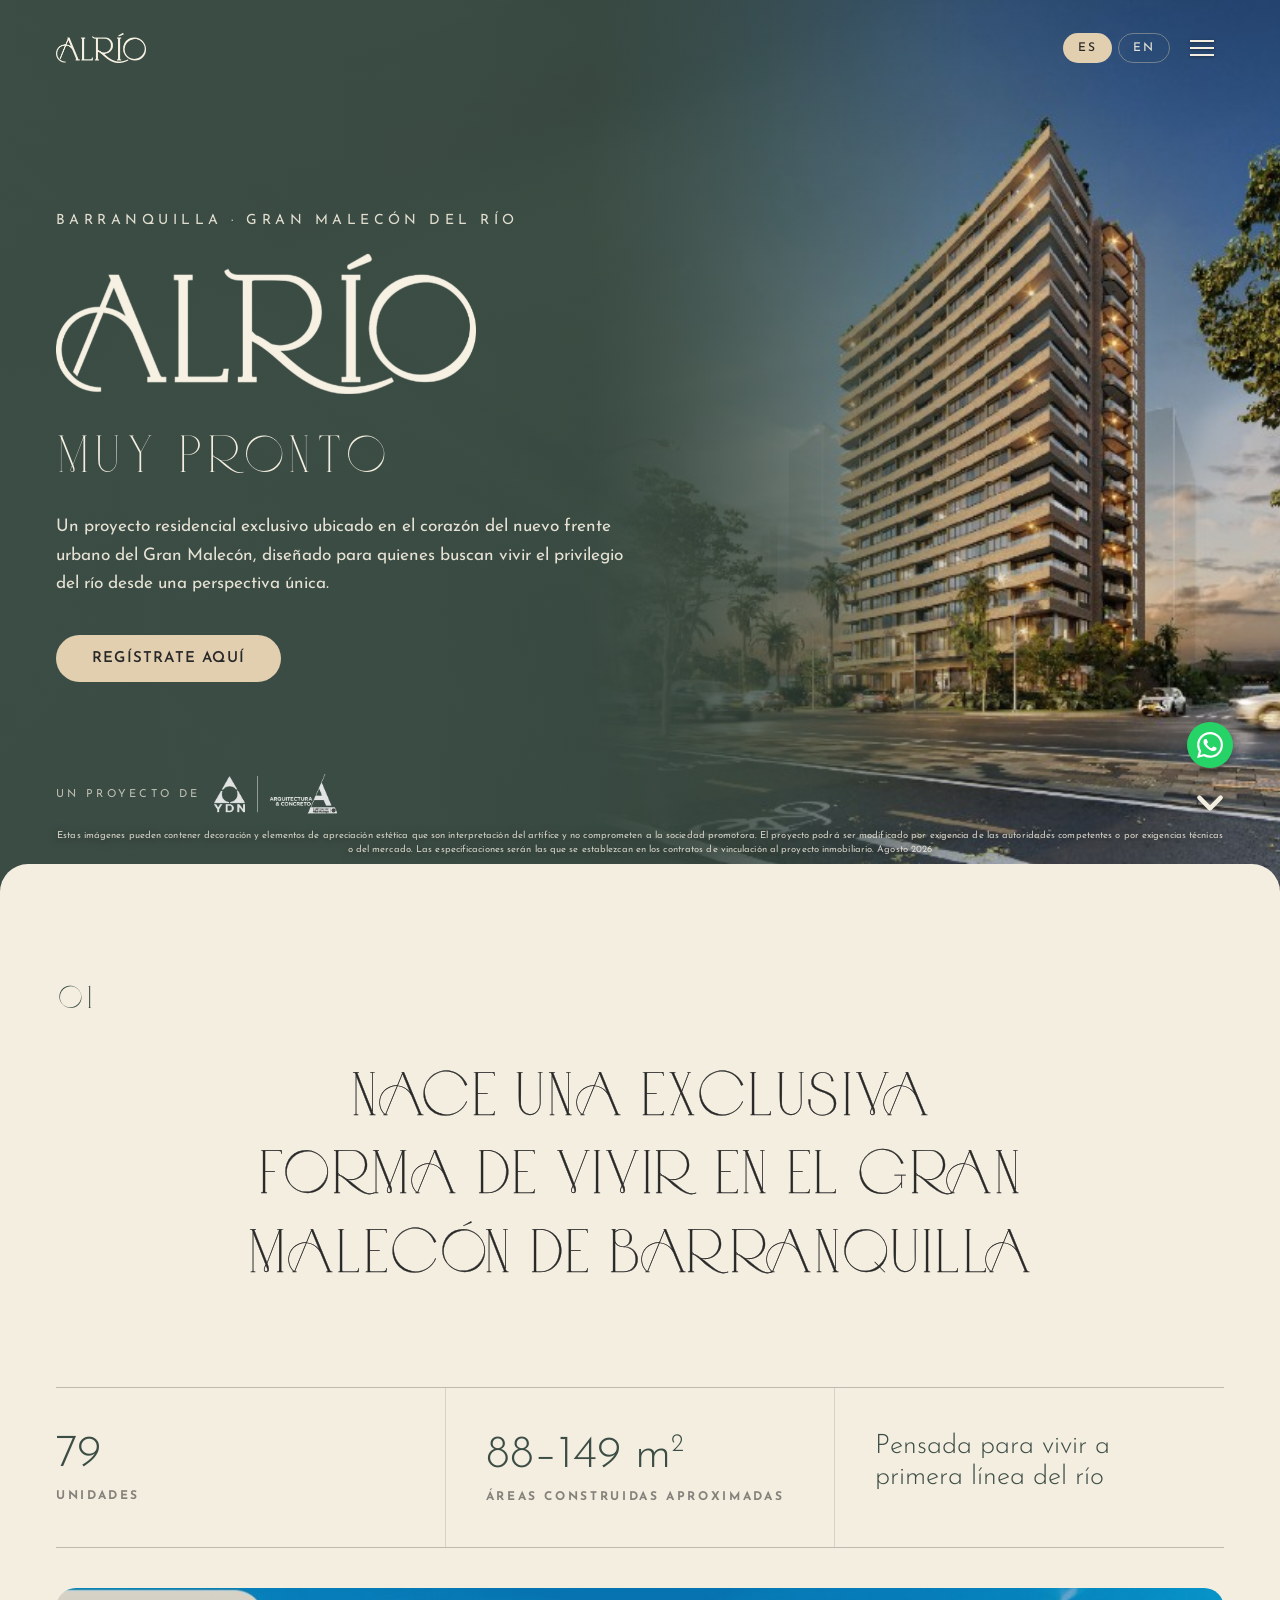
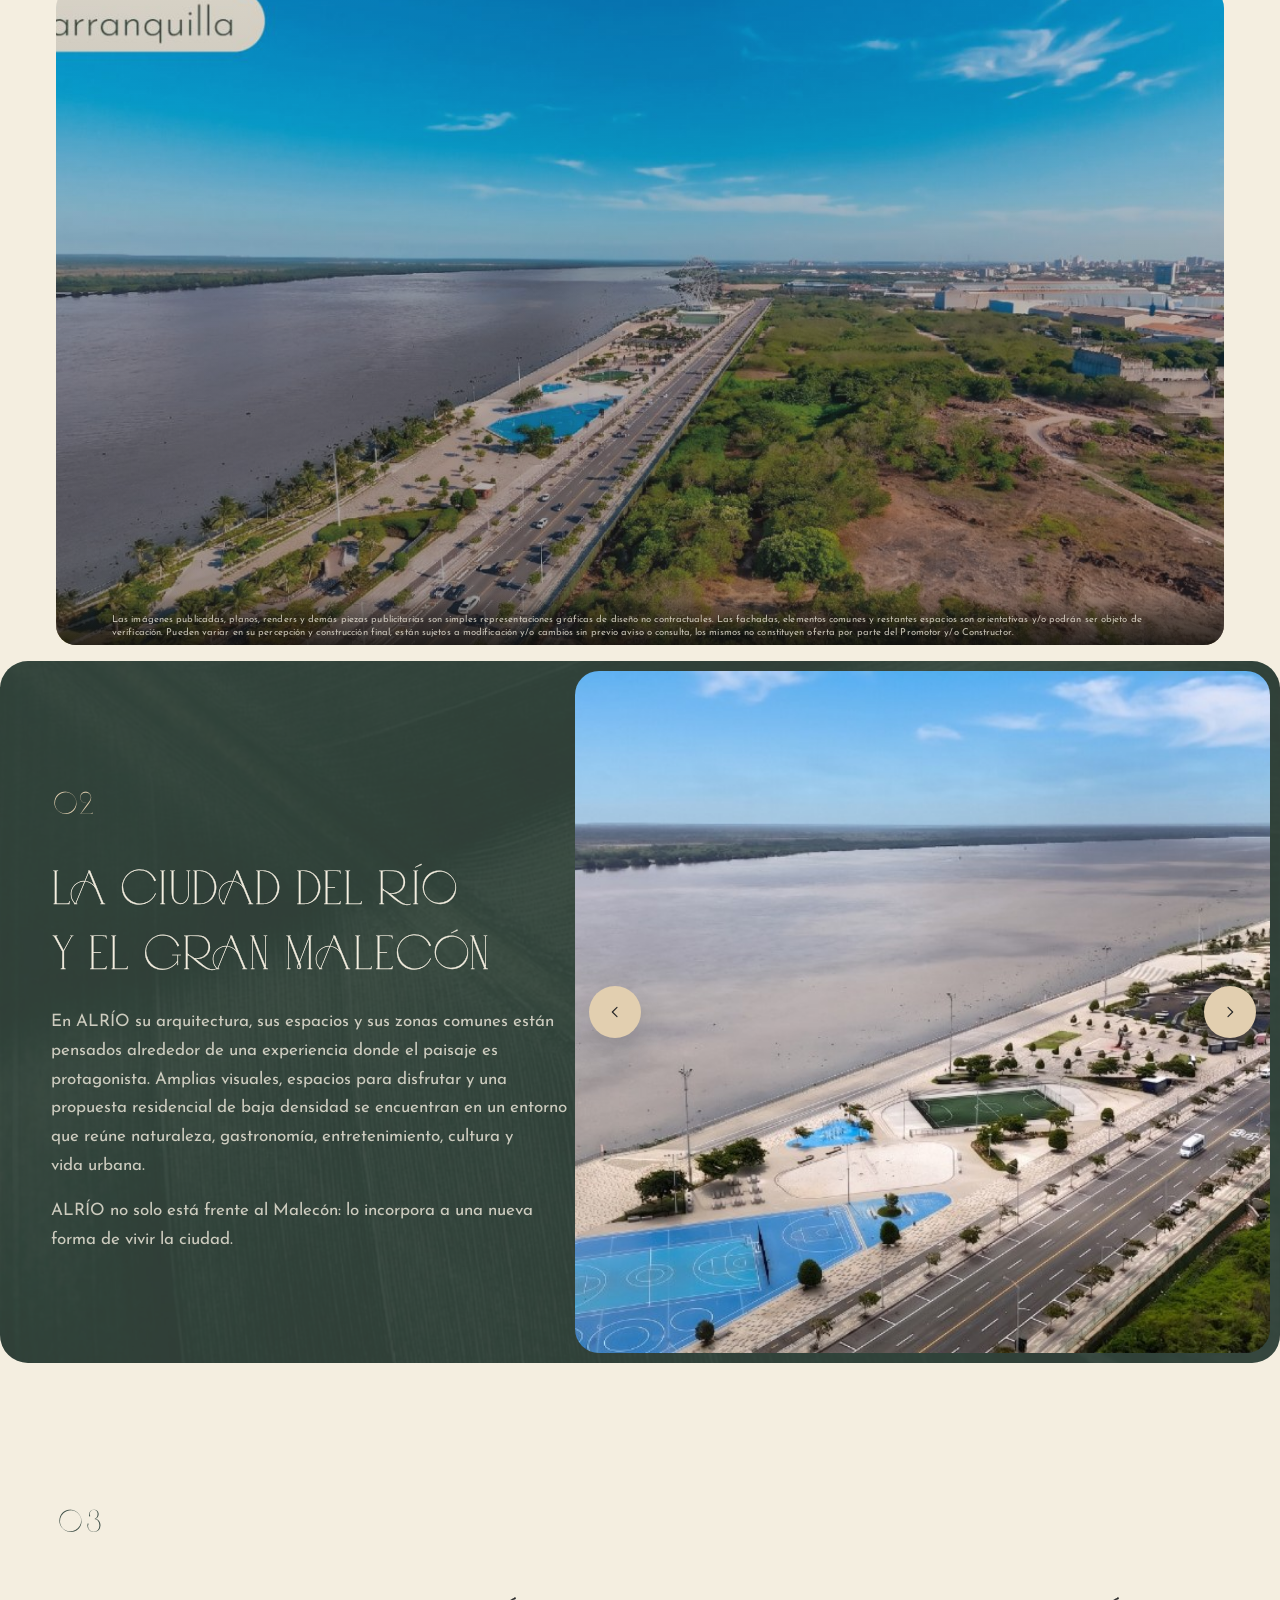
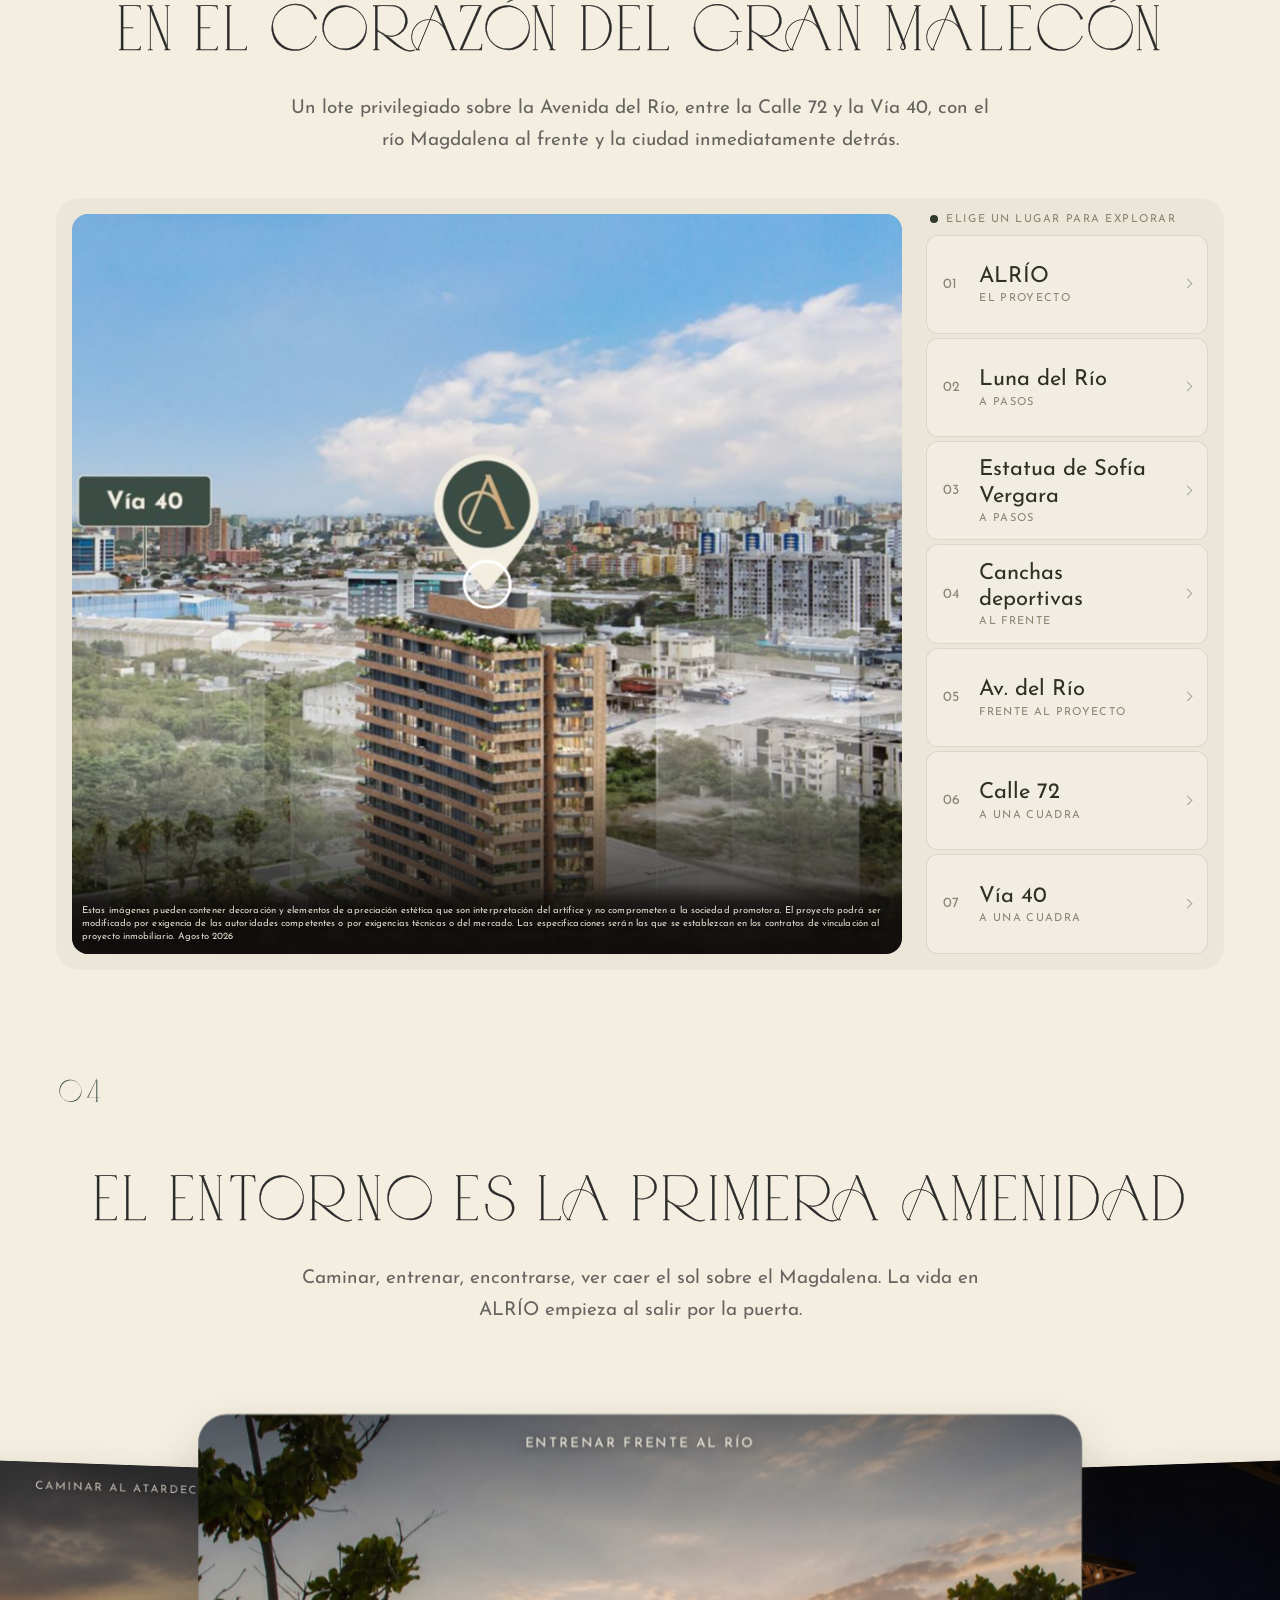
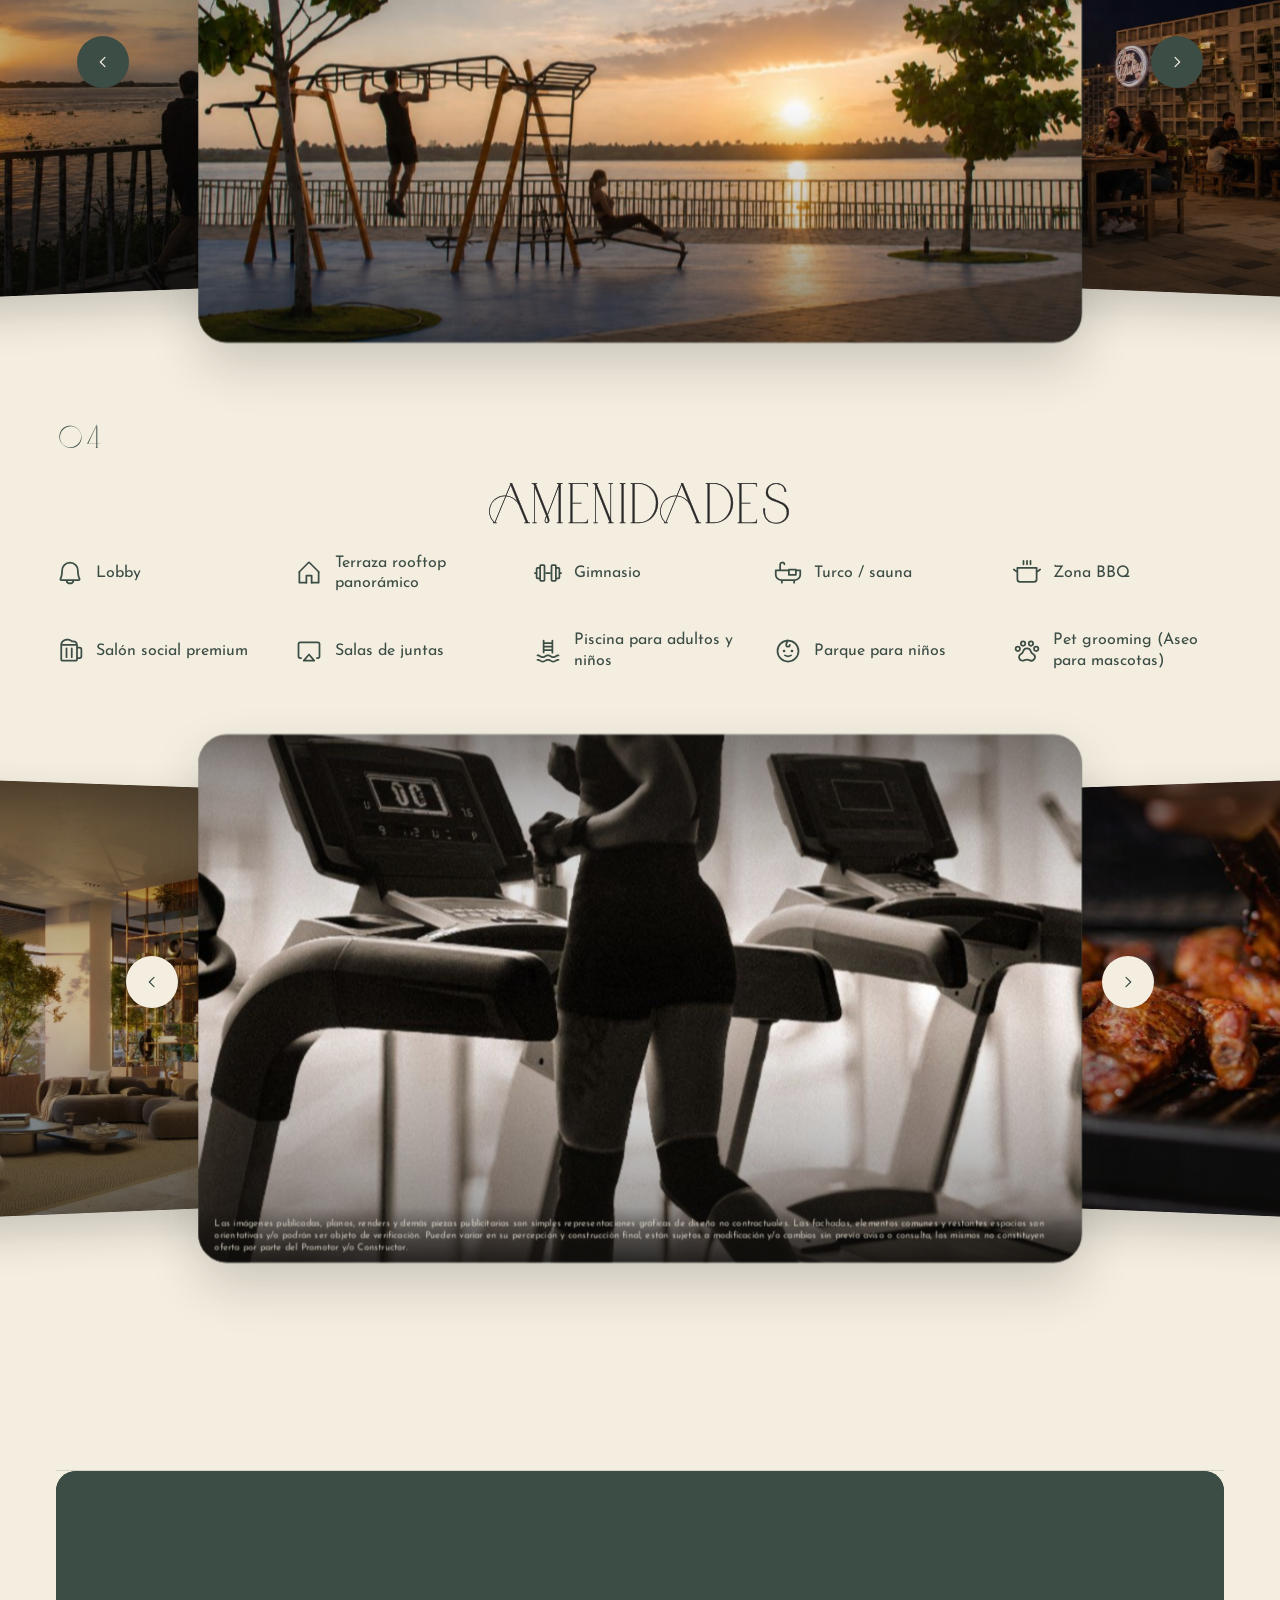
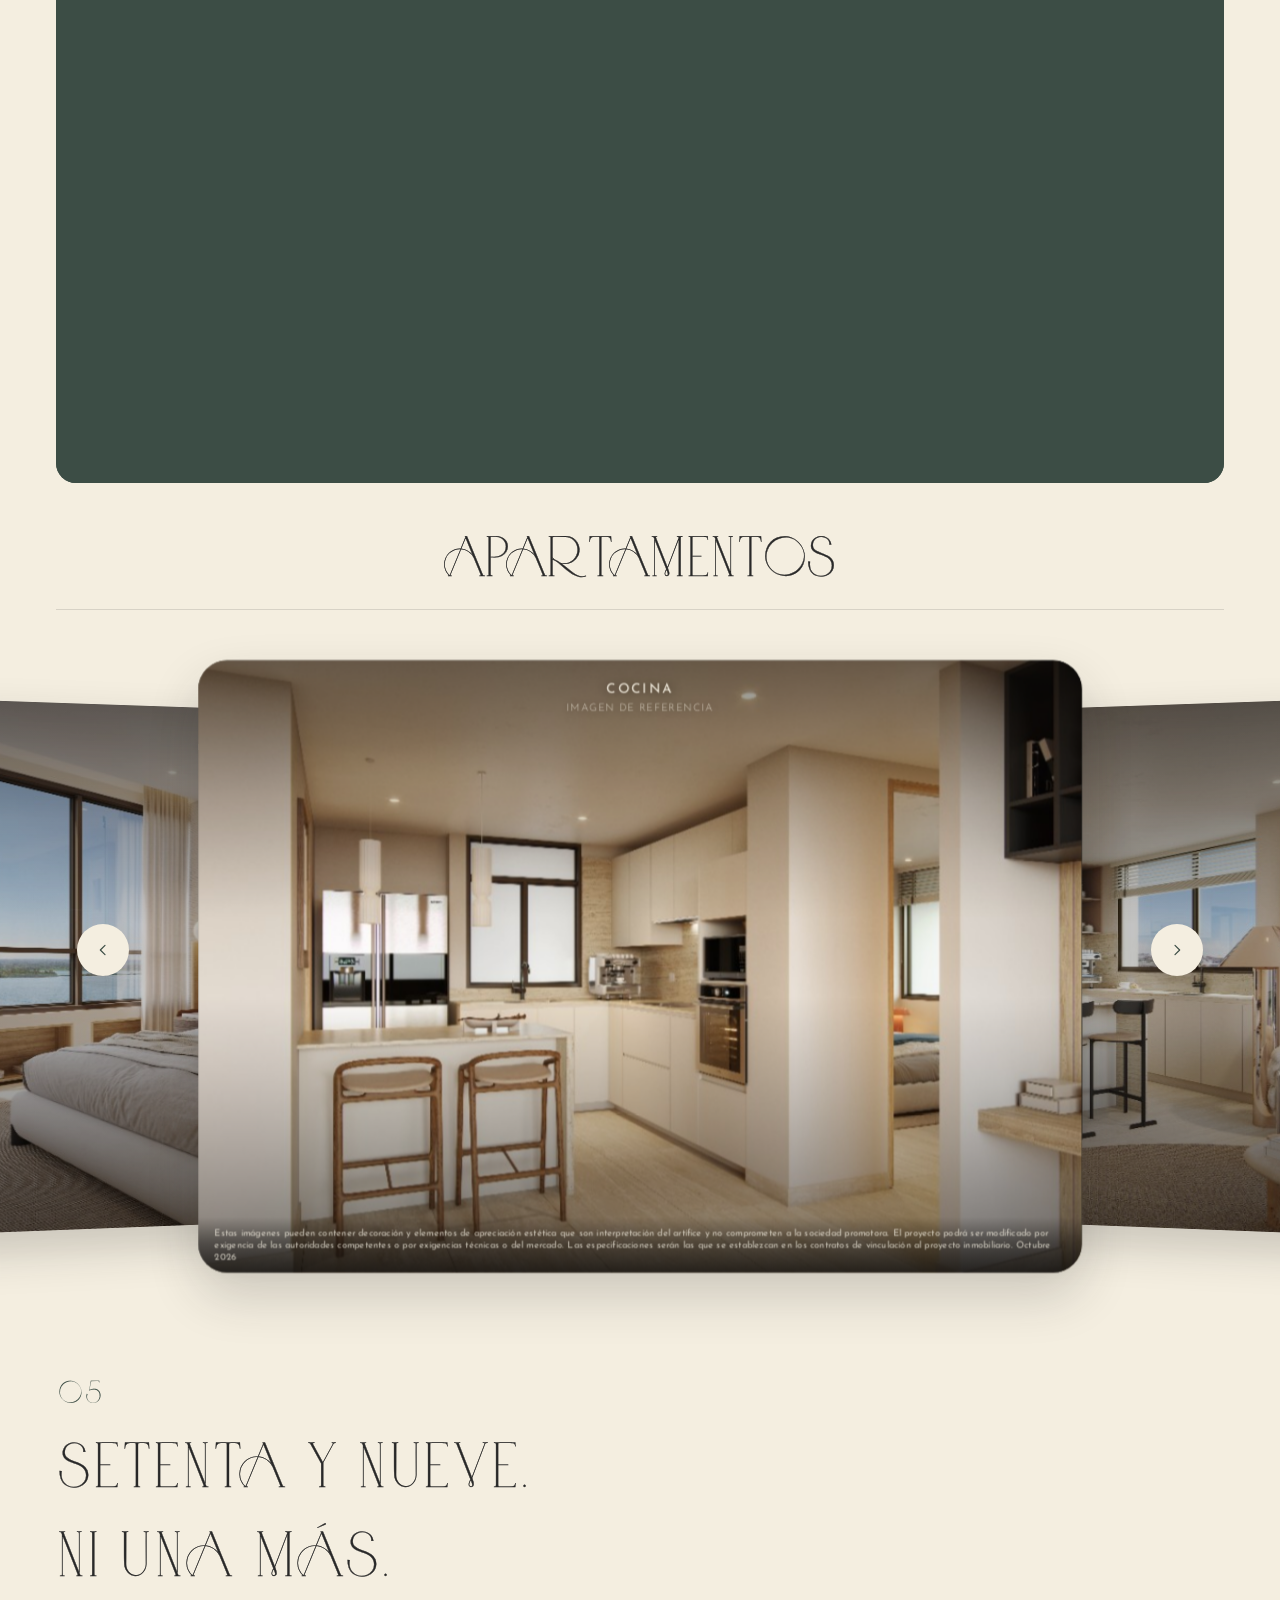
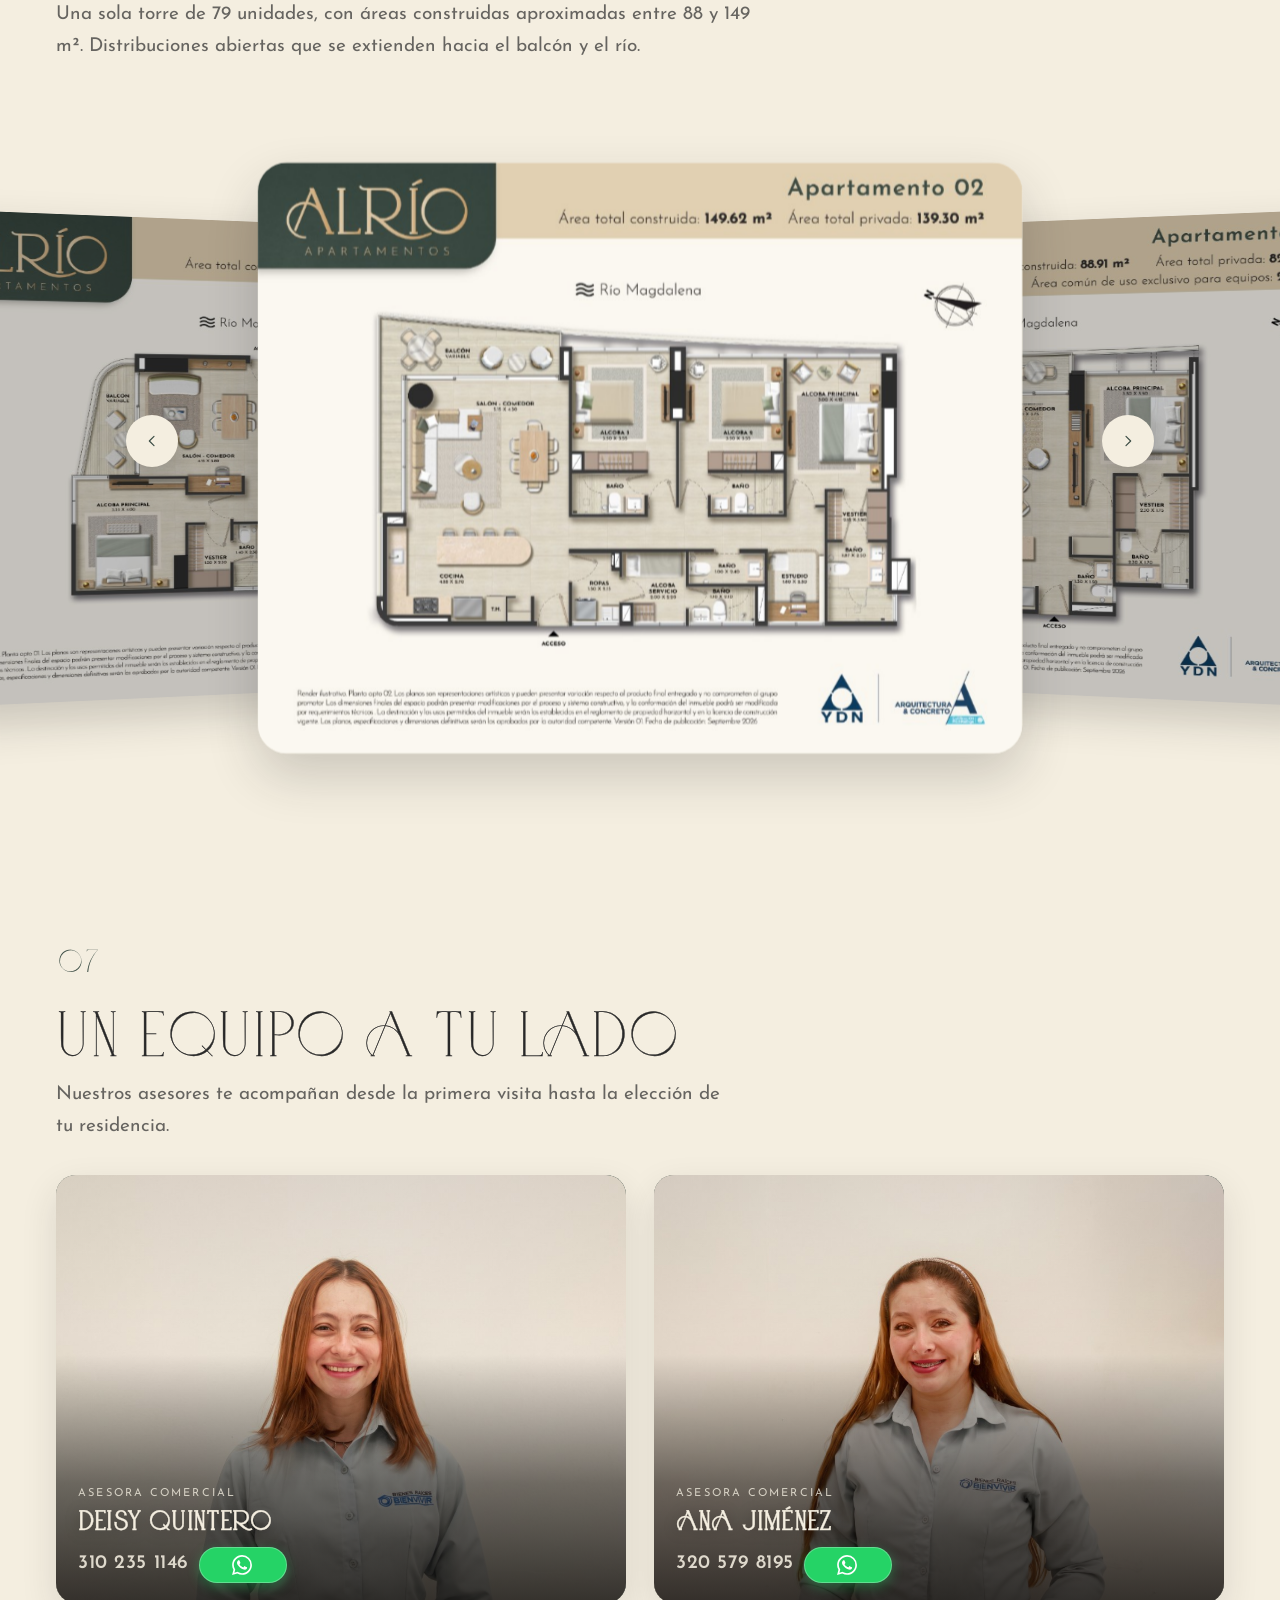
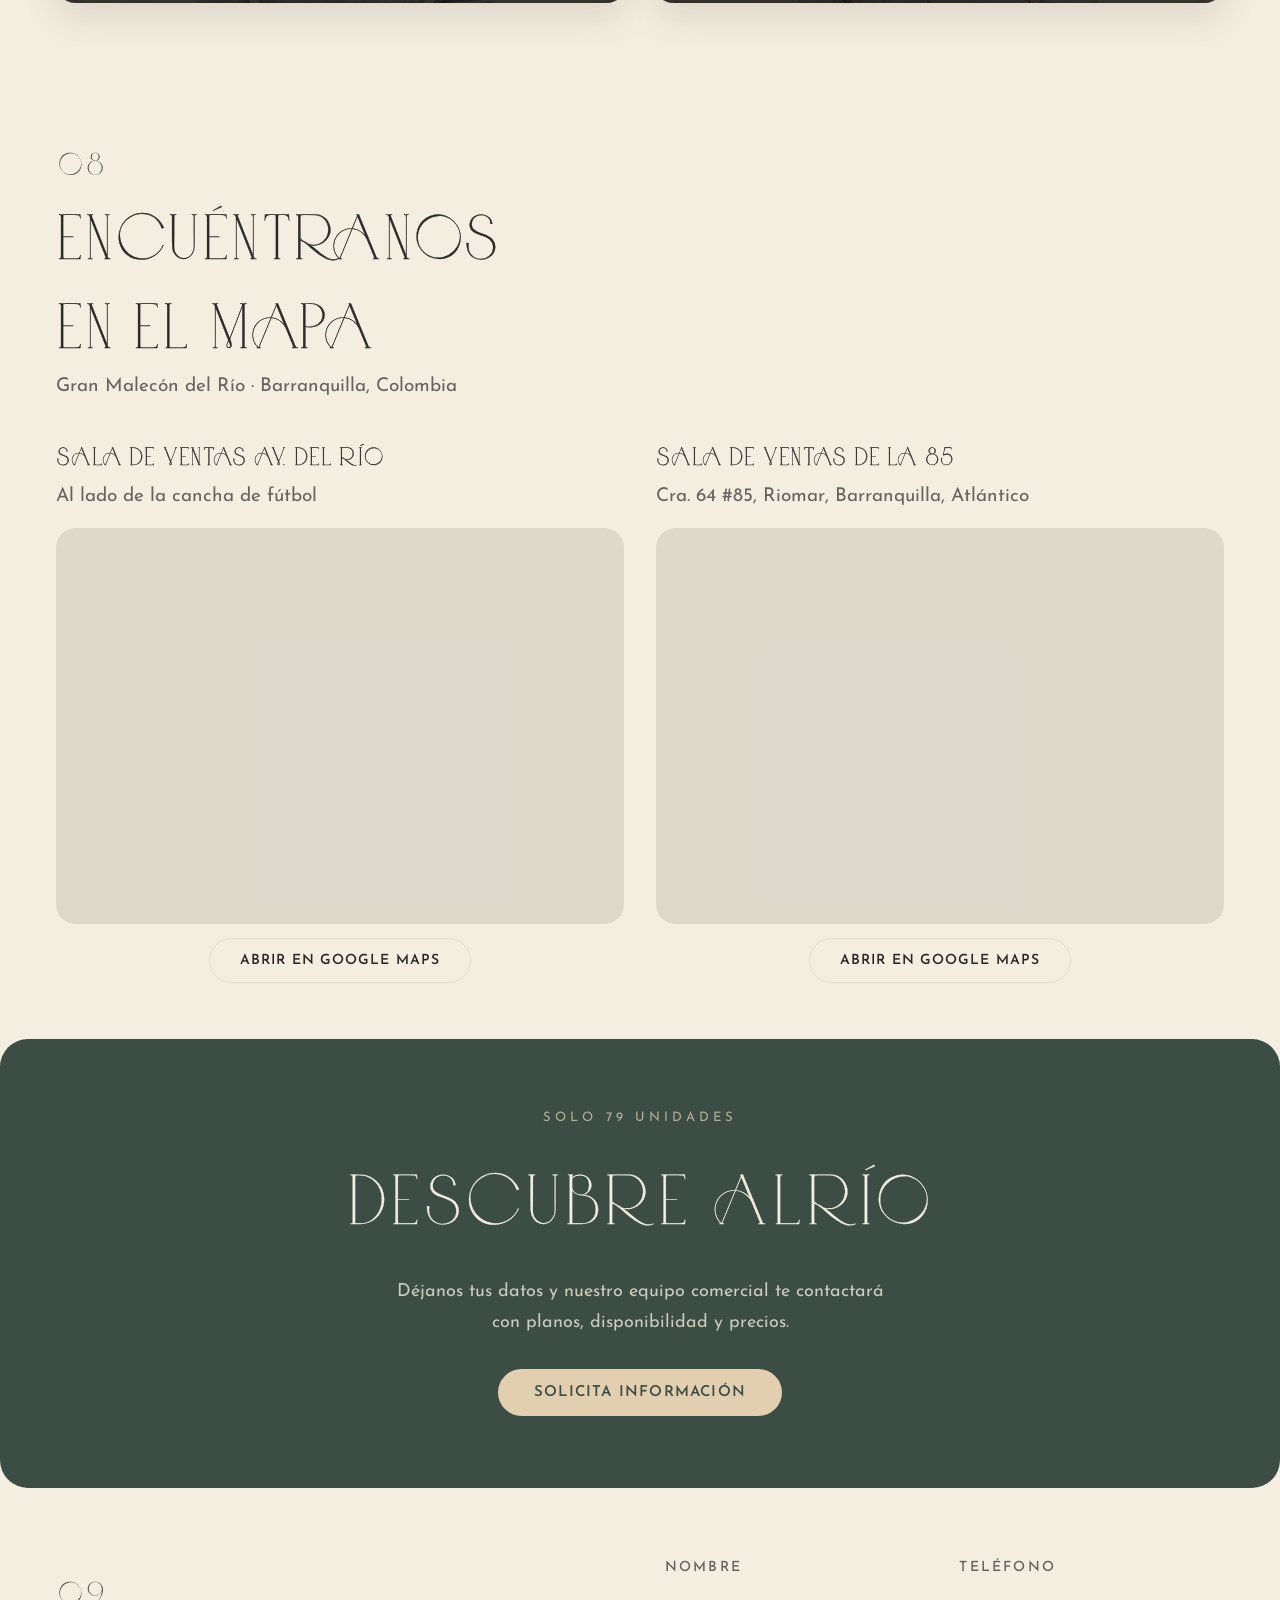
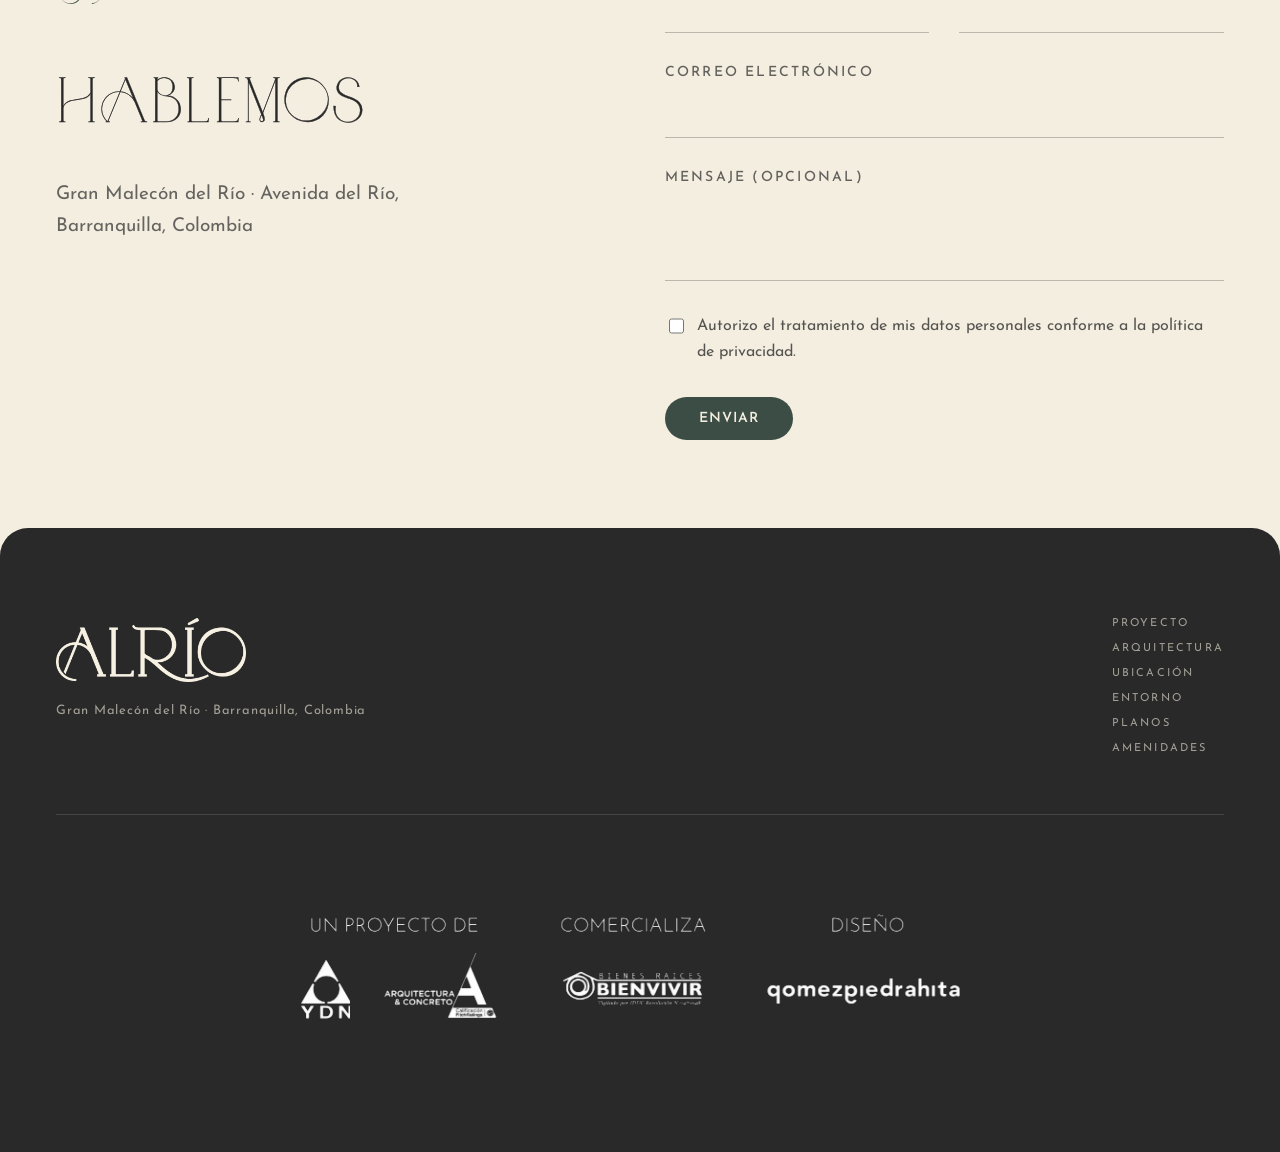
==== commit 42cc8ec2: "ajustes finales" ====
--- a/lanzamiento.html
+++ b/lanzamiento.html
@@ -497,80 +497,59 @@
 					<svg viewBox="0 0 24 24" aria-hidden="true"><path d="M15 5 L8 12 L15 19" fill="none" stroke="currentColor" stroke-width="1.8" stroke-linecap="round" stroke-linejoin="round"/></svg>
 				</button>
 				<div class="al-cover-stage">
-					<figure class="al-cover-card" data-lb="assets/apt-alcoba.jpg">
-						<img loading="lazy" src="assets/apt-alcoba.jpg" alt="Alcoba ALRÍO">
+					<figure class="al-cover-card" data-lb="assets/apt-01-alcoba.png">
+						<img loading="lazy" src="assets/apt-01-alcoba.png" alt="Alcoba ALRÍO">
 						<figcaption>
 							<span class="al-cover-name" data-en="Bedroom">Alcoba</span>
 							<span class="al-cover-ref" data-en="Reference image">Imagen de referencia</span>
 						</figcaption>
 					</figure>
-					<figure class="al-cover-card" data-lb="assets/apt-cocina.jpg">
-						<img loading="lazy" src="assets/apt-cocina.jpg" alt="Cocina ALRÍO">
+					<figure class="al-cover-card" data-lb="assets/apt-02-cocina.png">
+						<img loading="lazy" src="assets/apt-02-cocina.png" alt="Cocina ALRÍO">
 						<figcaption>
 							<span class="al-cover-name" data-en="Kitchen">Cocina</span>
 							<span class="al-cover-ref" data-en="Reference image">Imagen de referencia</span>
 						</figcaption>
 					</figure>
-					<figure class="al-cover-card" data-lb="assets/apt-sala-comedor.jpg">
-						<img loading="lazy" src="assets/apt-sala-comedor.jpg" alt="Sala y comedor ALRÍO">
+					<figure class="al-cover-card" data-lb="assets/apt-03-cocina.png">
+						<img loading="lazy" src="assets/apt-03-cocina.png" alt="Cocina ALRÍO">
+						<figcaption>
+							<span class="al-cover-name" data-en="Kitchen">Cocina</span>
+							<span class="al-cover-ref" data-en="Reference image">Imagen de referencia</span>
+						</figcaption>
+					</figure>
+					<figure class="al-cover-card" data-lb="assets/apt-04-sala-comedor.png">
+						<img loading="lazy" src="assets/apt-04-sala-comedor.png" alt="Sala y comedor ALRÍO">
 						<figcaption>
 							<span class="al-cover-name" data-en="Living &amp; dining">Sala y comedor</span>
 							<span class="al-cover-ref" data-en="Reference image">Imagen de referencia</span>
 						</figcaption>
 					</figure>
-					<figure class="al-cover-card" data-lb="assets/apt-sala.jpg">
-						<img loading="lazy" src="assets/apt-sala.jpg" alt="Sala ALRÍO">
+					<figure class="al-cover-card" data-lb="assets/apt-05-sala-comedor.png">
+						<img loading="lazy" src="assets/apt-05-sala-comedor.png" alt="Sala y comedor ALRÍO">
+						<figcaption>
+							<span class="al-cover-name" data-en="Living &amp; dining">Sala y comedor</span>
+							<span class="al-cover-ref" data-en="Reference image">Imagen de referencia</span>
+						</figcaption>
+					</figure>
+					<figure class="al-cover-card" data-lb="assets/apt-06-sala.png">
+						<img loading="lazy" src="assets/apt-06-sala.png" alt="Sala ALRÍO">
 						<figcaption>
 							<span class="al-cover-name" data-en="Living room">Sala</span>
 							<span class="al-cover-ref" data-en="Reference image">Imagen de referencia</span>
 						</figcaption>
 					</figure>
-					<figure class="al-cover-card" data-lb="assets/apt-sala-comedor-02.jpg">
-						<img loading="lazy" src="assets/apt-sala-comedor-02.jpg" alt="Sala y comedor ALRÍO">
-						<figcaption>
-							<span class="al-cover-name" data-en="Living &amp; dining">Sala y comedor</span>
-							<span class="al-cover-ref" data-en="Reference image">Imagen de referencia</span>
-						</figcaption>
-					</figure>
-					<figure class="al-cover-card" data-lb="assets/apt-bano.jpg">
-						<img loading="lazy" src="assets/apt-bano.jpg" alt="Baño ALRÍO">
-						<figcaption>
-							<span class="al-cover-name" data-en="Bathroom">Baño</span>
-							<span class="al-cover-ref" data-en="Reference image">Imagen de referencia</span>
-						</figcaption>
-					</figure>
-					<figure class="al-cover-card" data-lb="assets/tour-interior-01.png">
-						<img loading="lazy" src="assets/tour-interior-01.png" alt="Alcoba principal ALRÍO">
+					<figure class="al-cover-card" data-lb="assets/apt-07-alcoba.png">
+						<img loading="lazy" src="assets/apt-07-alcoba.png" alt="Alcoba ALRÍO">
 						<figcaption>
 							<span class="al-cover-name" data-en="Bedroom">Alcoba</span>
 							<span class="al-cover-ref" data-en="Reference image">Imagen de referencia</span>
 						</figcaption>
 					</figure>
-					<figure class="al-cover-card" data-lb="assets/tour-interior-02.png">
-						<img loading="lazy" src="assets/tour-interior-02.png" alt="Cocina ALRÍO">
+					<figure class="al-cover-card" data-lb="assets/apt-08-bano.png">
+						<img loading="lazy" src="assets/apt-08-bano.png" alt="Baño ALRÍO">
 						<figcaption>
-							<span class="al-cover-name" data-en="Kitchen">Cocina</span>
-							<span class="al-cover-ref" data-en="Reference image">Imagen de referencia</span>
-						</figcaption>
-					</figure>
-					<figure class="al-cover-card" data-lb="assets/tour-interior-03.png">
-						<img loading="lazy" src="assets/tour-interior-03.png" alt="Sala y comedor ALRÍO">
-						<figcaption>
-							<span class="al-cover-name" data-en="Living &amp; dining">Sala y comedor</span>
-							<span class="al-cover-ref" data-en="Reference image">Imagen de referencia</span>
-						</figcaption>
-					</figure>
-					<figure class="al-cover-card" data-lb="assets/tour-interior-04.png">
-						<img loading="lazy" src="assets/tour-interior-04.png" alt="Zona social ALRÍO">
-						<figcaption>
-							<span class="al-cover-name" data-en="Social area">Zona social</span>
-							<span class="al-cover-ref" data-en="Reference image">Imagen de referencia</span>
-						</figcaption>
-					</figure>
-					<figure class="al-cover-card" data-lb="assets/tour-interior-05.png">
-						<img loading="lazy" src="assets/tour-interior-05.png" alt="Alcoba ALRÍO">
-						<figcaption>
-							<span class="al-cover-name" data-en="Bedroom">Alcoba</span>
+							<span class="al-cover-name" data-en="Bathroom">Baño</span>
 							<span class="al-cover-ref" data-en="Reference image">Imagen de referencia</span>
 						</figcaption>
 					</figure>
--- a/css/hero.css
+++ b/css/hero.css
@@ -16,17 +16,20 @@
 .al-hero-veil {
   position: absolute; inset: 0;
   background: linear-gradient(90deg,
-    rgba(60, 77, 69, .9) 0%,
-    rgba(60, 77, 69, .7) 26%,
-    rgba(60, 77, 69, .34) 46%,
-    rgba(60, 77, 69, .1) 64%,
-    rgba(60, 77, 69, 0) 80%);
+    rgba(60, 77, 69, .92) 0%,
+    rgba(60, 77, 69, .82) 34%,
+    rgba(60, 77, 69, .52) 54%,
+    rgba(60, 77, 69, .18) 72%,
+    rgba(60, 77, 69, 0) 88%);
 }
 .al-hero-in {
   position: relative; min-height: 100svh; display: grid; grid-template-rows: 1fr auto;
   padding: 120px var(--pad) 86px;
 }
-.al-hero-body { display: flex; flex-direction: column; justify-content: center; gap: 22px; max-width: 640px; }
+.al-hero-body {
+  display: flex; flex-direction: column; justify-content: center; gap: 26px;
+  max-width: min(820px, 52vw);
+}
 .al-hero-body > *,
 .al-hero-foot > * {
   opacity: 0;
@@ -38,9 +41,9 @@
 .al-hero-body > *:nth-child(4) { animation-delay: .75s; }
 .al-hero-foot > *:nth-child(1) { animation-delay: .95s; }
 .al-hero-foot > *:nth-child(2) { animation-delay: 1.1s; }
-.al-kicker { font-size: 13px; letter-spacing: .32em; text-transform: uppercase; color: rgba(244,238,224,.9); }
+.al-kicker { font-size: 14px; letter-spacing: .32em; text-transform: uppercase; color: rgba(244,238,224,.9); }
 .al-hero-logo {
-  width: min(320px, 52vw); height: auto;
+  width: min(420px, 58vw); height: auto;
   animation: al-logo-in 1.1s cubic-bezier(.22,.61,.36,1) both;
   filter: none;
 }
@@ -50,19 +53,19 @@
 }
 .al-hero h1 {
   margin: 0; font-family: var(--font-title); font-weight: 400;
-  font-size: clamp(32px, 3.8vw, 52px); letter-spacing: .1em; line-height: 1.16;
+  font-size: clamp(38px, 4.6vw, 68px); letter-spacing: .1em; line-height: 1.14;
   color: var(--bone); text-transform: uppercase;
   -webkit-font-smoothing: auto;
 }
 .al-hero h1.al-h1-launch { letter-spacing: .05em; line-height: 1.12; }
 .al-hero p {
-  margin: 0; max-width: 480px; font-size: 16px; font-weight: 400; line-height: 1.65;
+  margin: 0; max-width: 580px; font-size: clamp(17px, 1.35vw, 20px); font-weight: 400; line-height: 1.65;
   color: rgba(244,238,224,.92); text-wrap: pretty;
 }
-.al-btn-row { display: flex; flex-wrap: wrap; gap: 14px; margin-top: 8px; }
+.al-btn-row { display: flex; flex-wrap: wrap; gap: 14px; margin-top: 10px; }
 .al-btn {
-  display: inline-block; padding: 14px 32px; background: var(--sand); color: var(--ink);
-  font-size: 14px; font-weight: 600; letter-spacing: .08em; text-transform: uppercase;
+  display: inline-block; padding: 16px 36px; background: var(--sand); color: var(--ink);
+  font-size: 15px; font-weight: 600; letter-spacing: .08em; text-transform: uppercase;
   border-radius: var(--btn-radius);
   transition: background .4s ease, color .4s ease;
 }
--- a/css/sections.css
+++ b/css/sections.css
@@ -302,6 +302,20 @@
   max-width: 100vw;
   margin: 16px calc(50% - 50vw) 0;
   overflow: visible;
+  height: min(72vh, 780px);
+  min-height: 460px;
+}
+.al-cover-apart .al-cover-card {
+  top: 4%;
+  height: 92%;
+  background: #141816;
+}
+.al-cover-apart .al-cover-card img {
+  display: block;
+  width: 100%;
+  height: 100%;
+  object-fit: cover;
+  object-position: center;
 }
 .al-tour-frame iframe {
   position: absolute;
--- a/css/extras.css
+++ b/css/extras.css
@@ -262,6 +262,10 @@
 #entorno .al-cover-nav { background: var(--green); color: var(--bone); }
 #entorno .al-cover-nav:hover { background: #2f3e38; color: var(--bone); transform: scale(1.06); }
 #entorno .al-cover { height: min(68vh, 700px); }
+#entorno .al-cover-card .al-legal-note,
+.al-arch-carousel figure:not([data-legal="building"]) .al-legal-note {
+  display: none !important;
+}
 
 /* Amenidades · hoja + iconos */
 .al-amen-sheet { margin-bottom: 4px; }
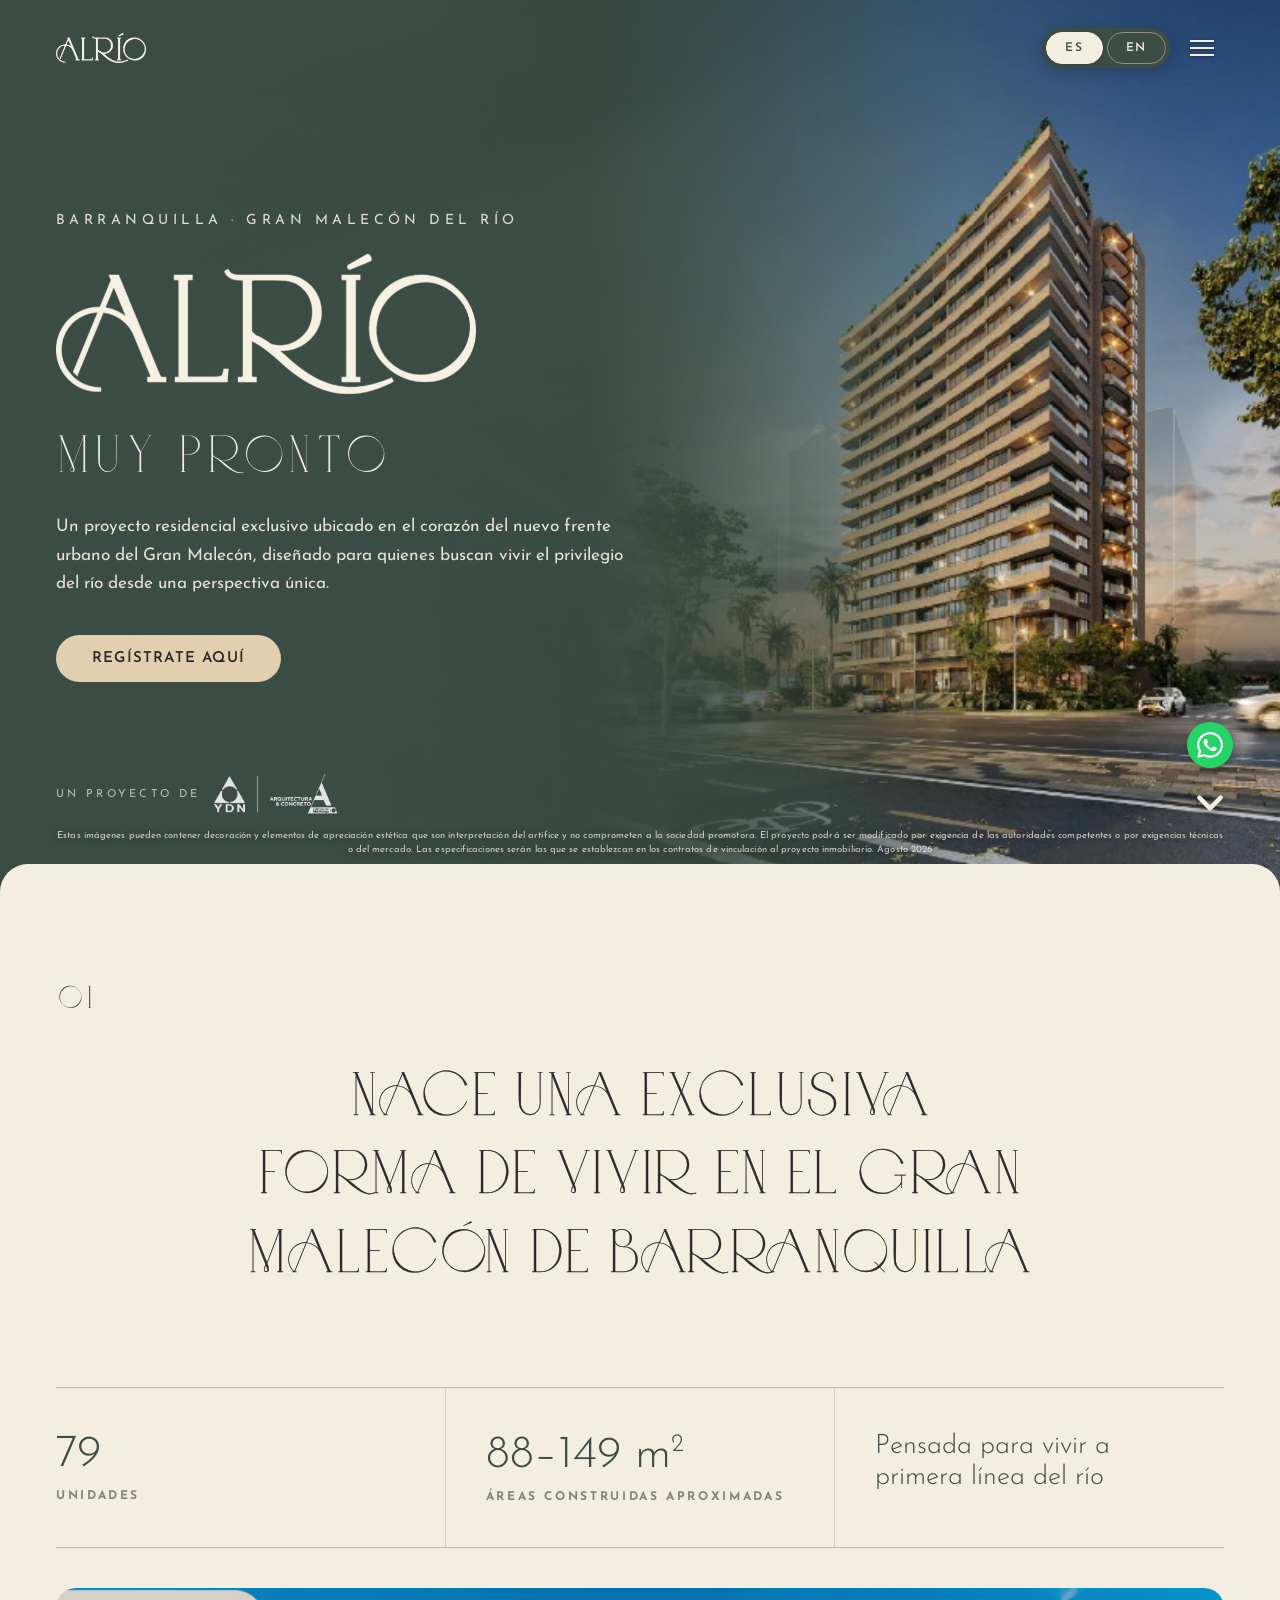
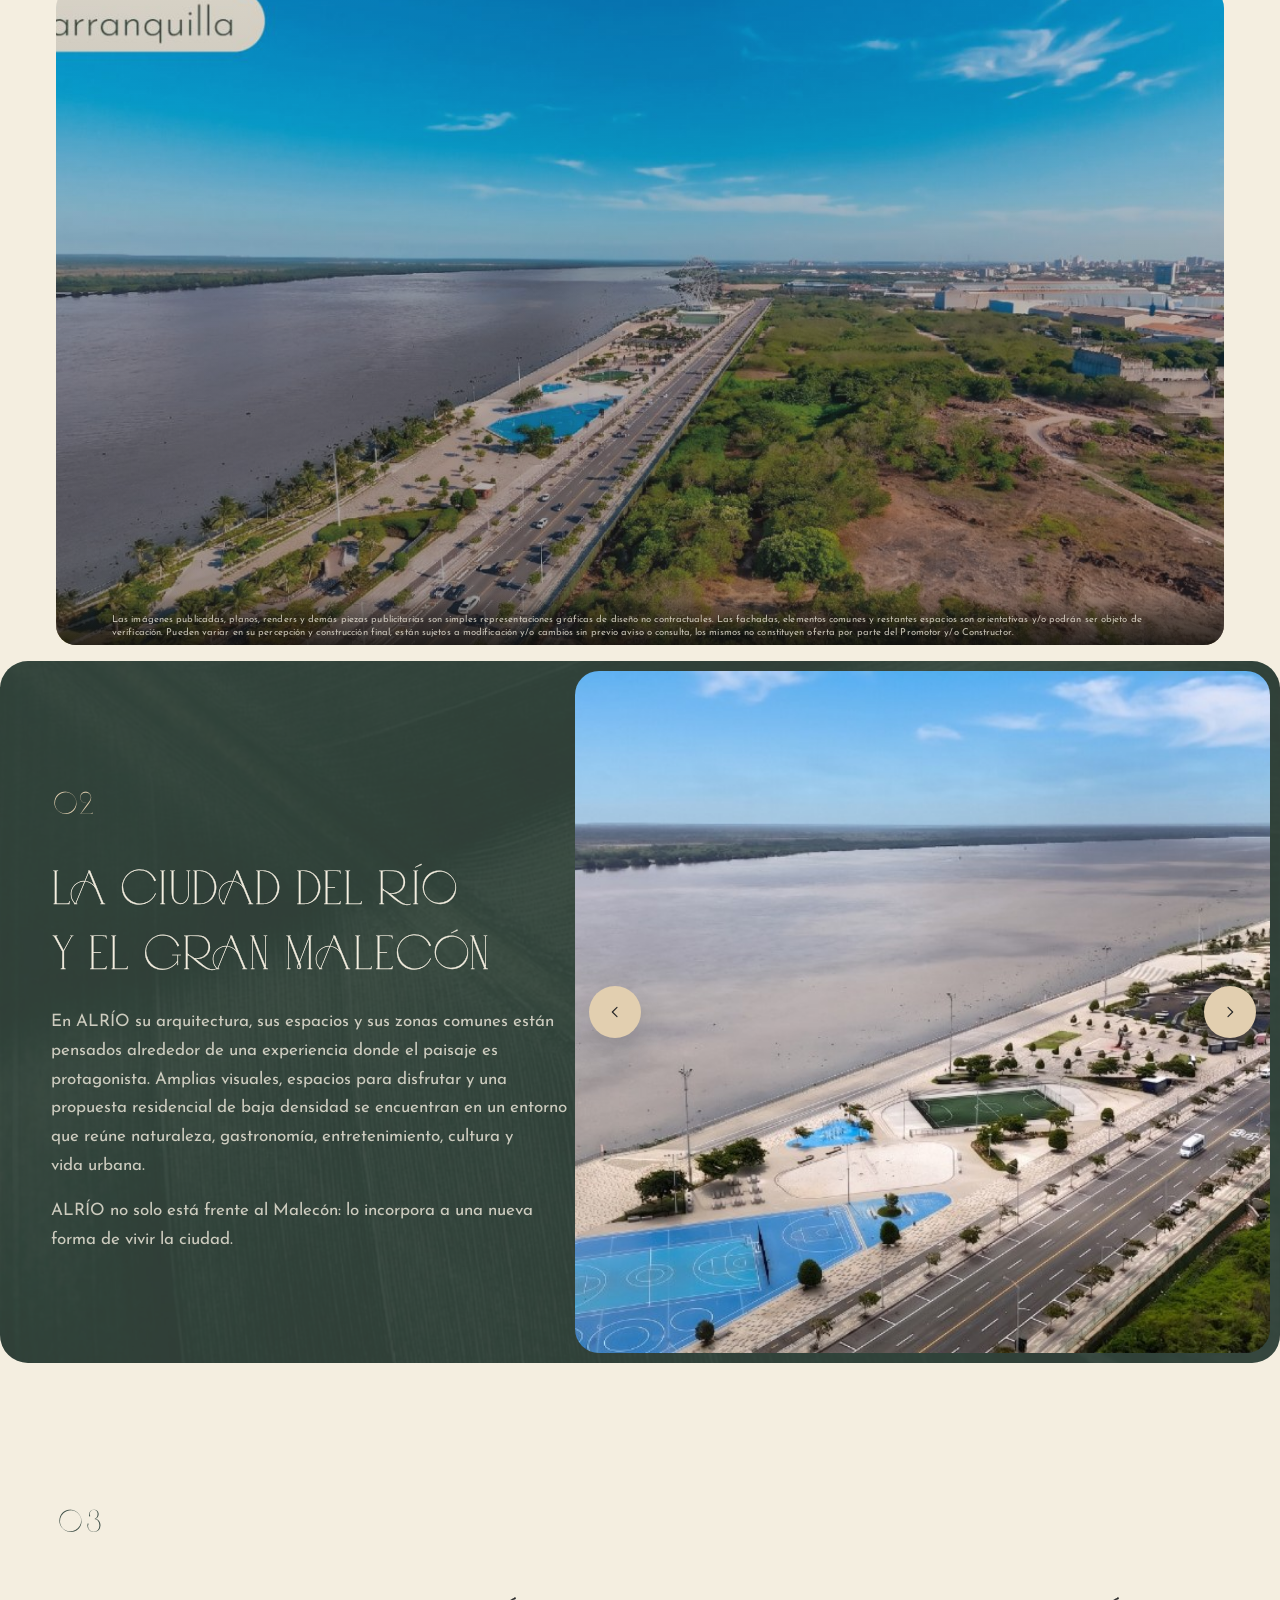
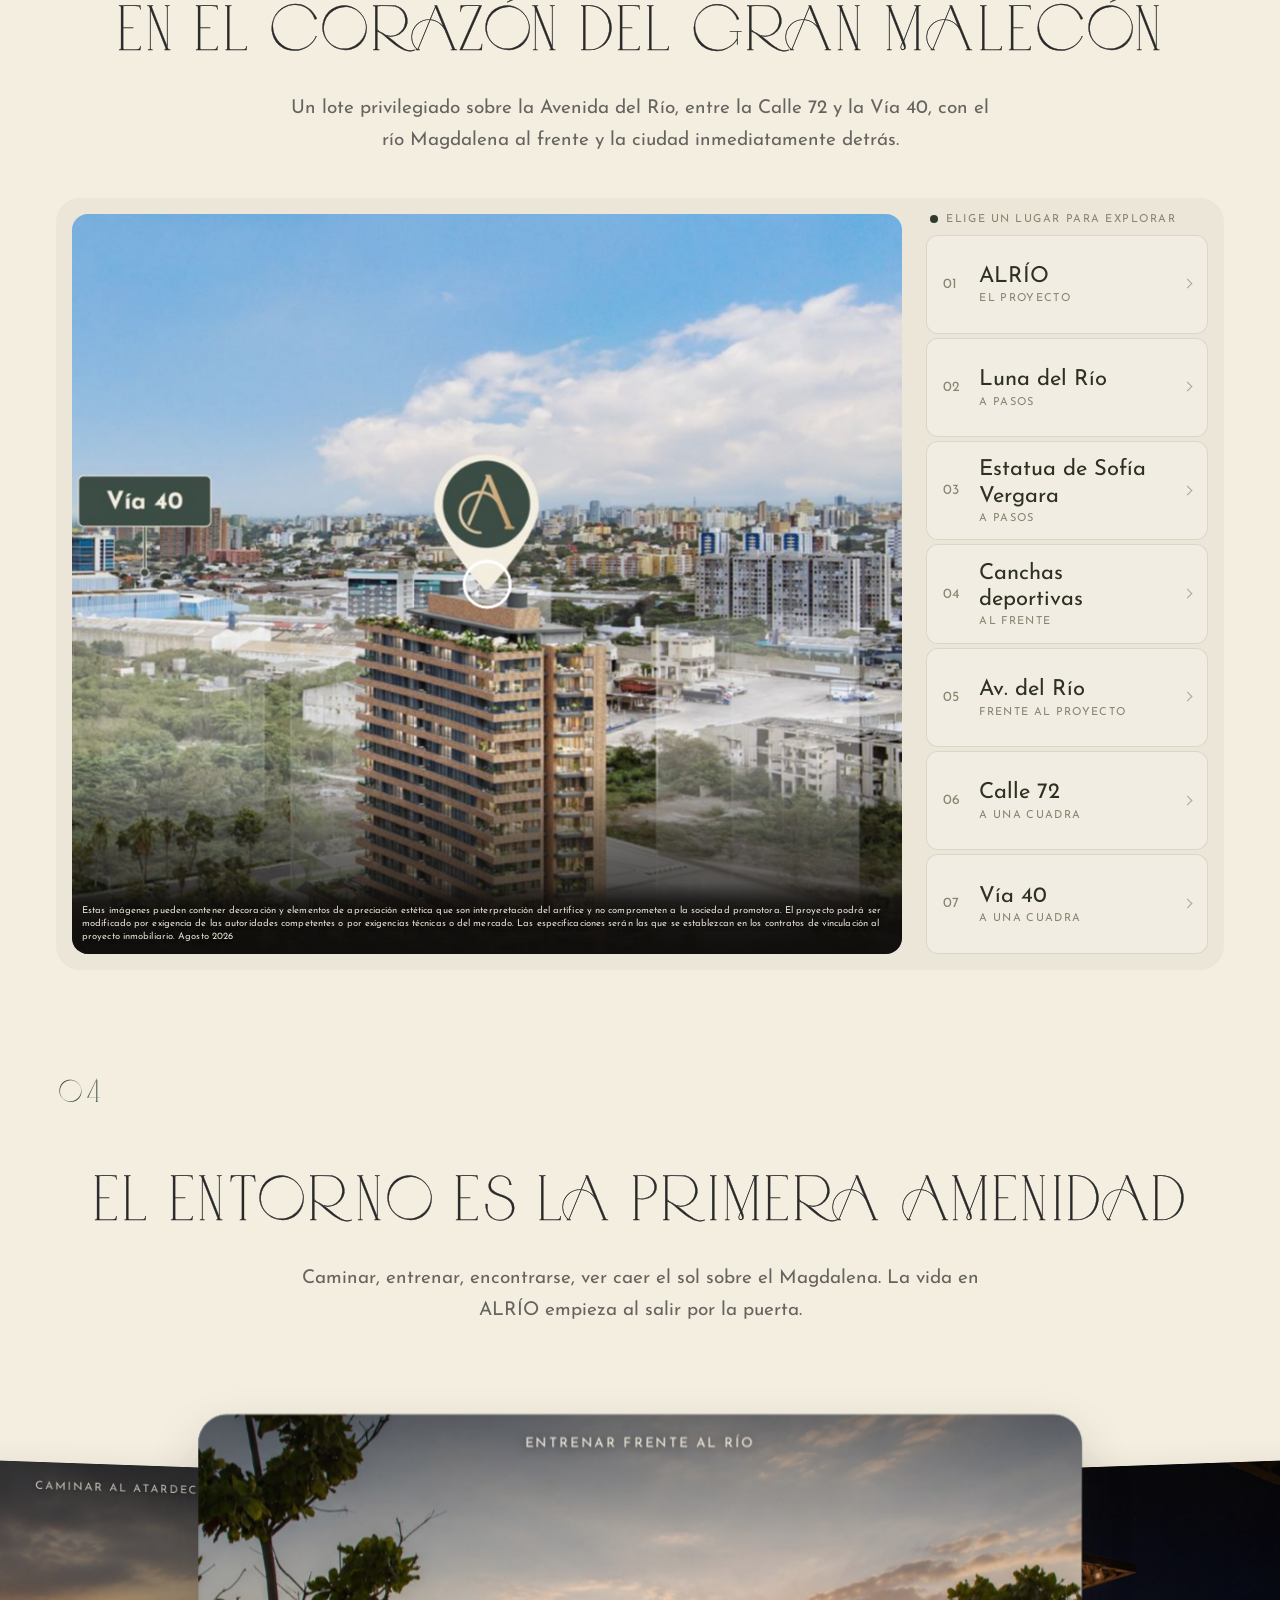
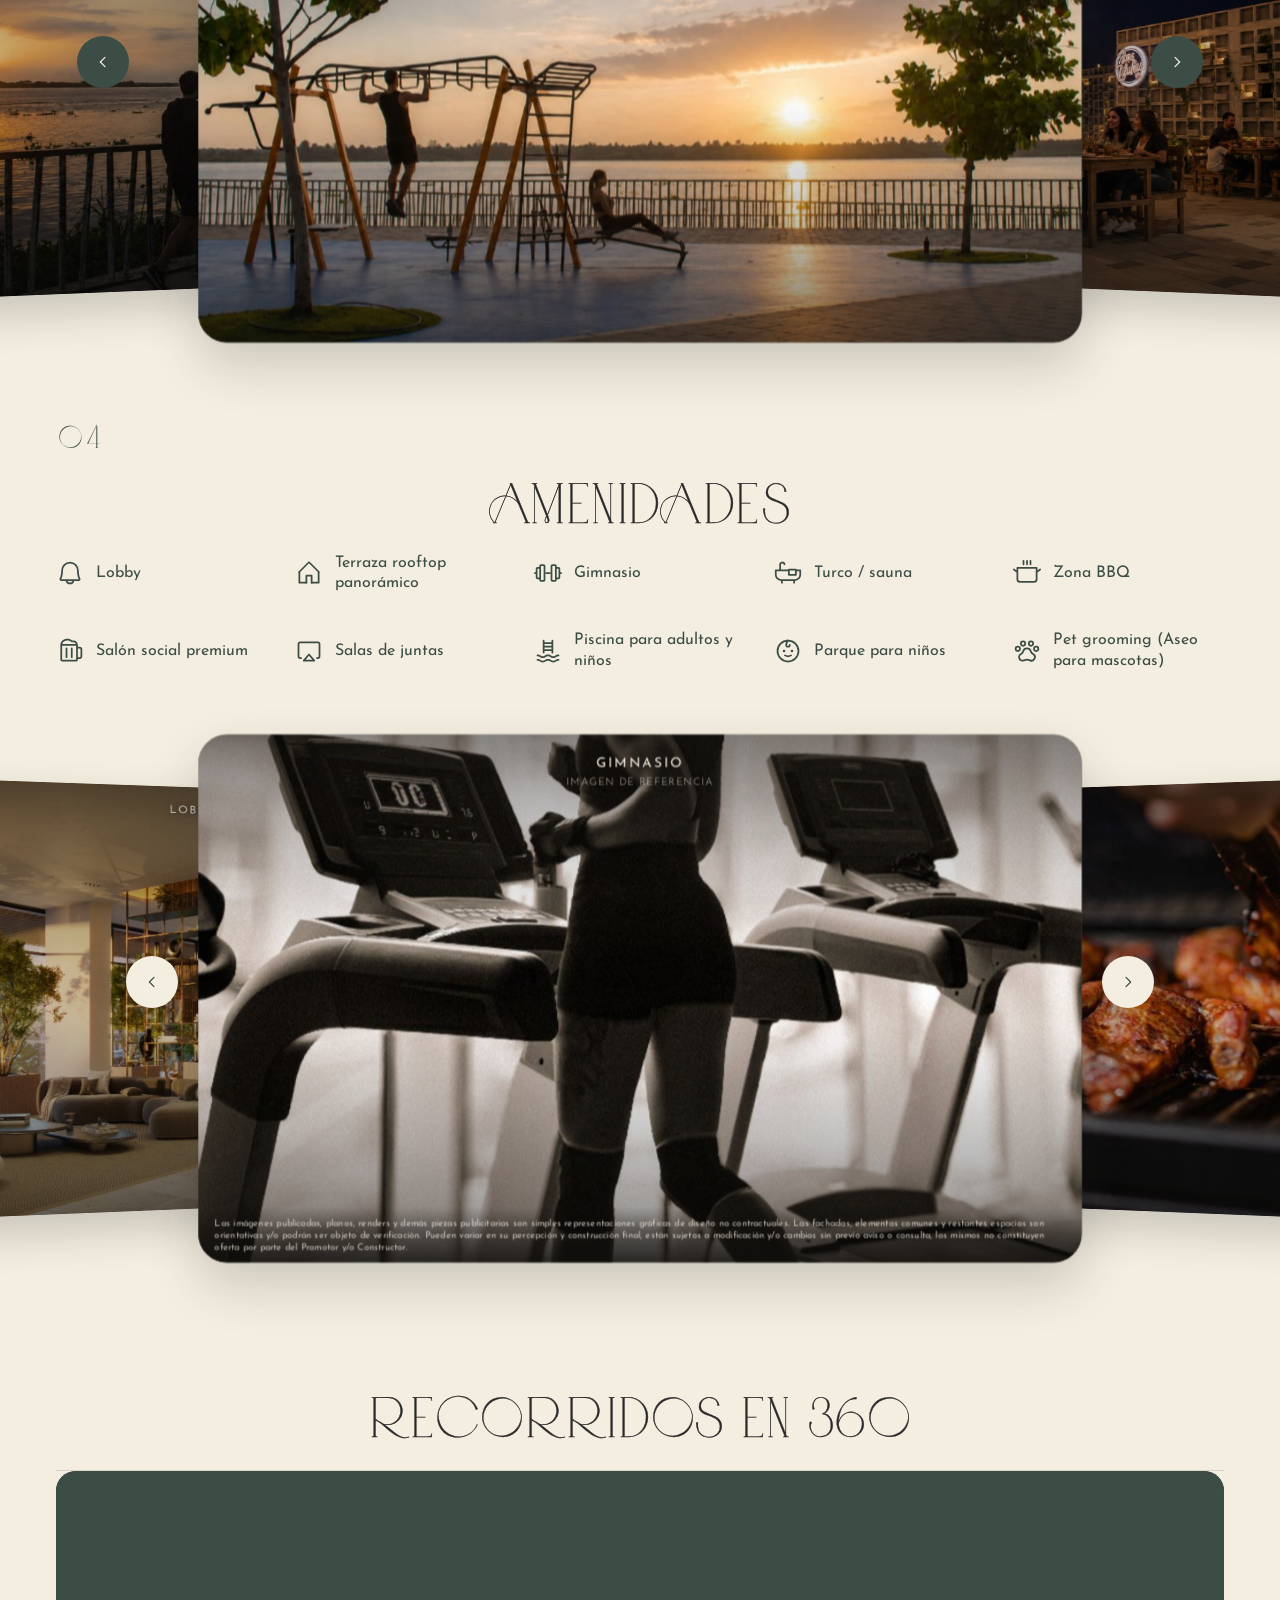
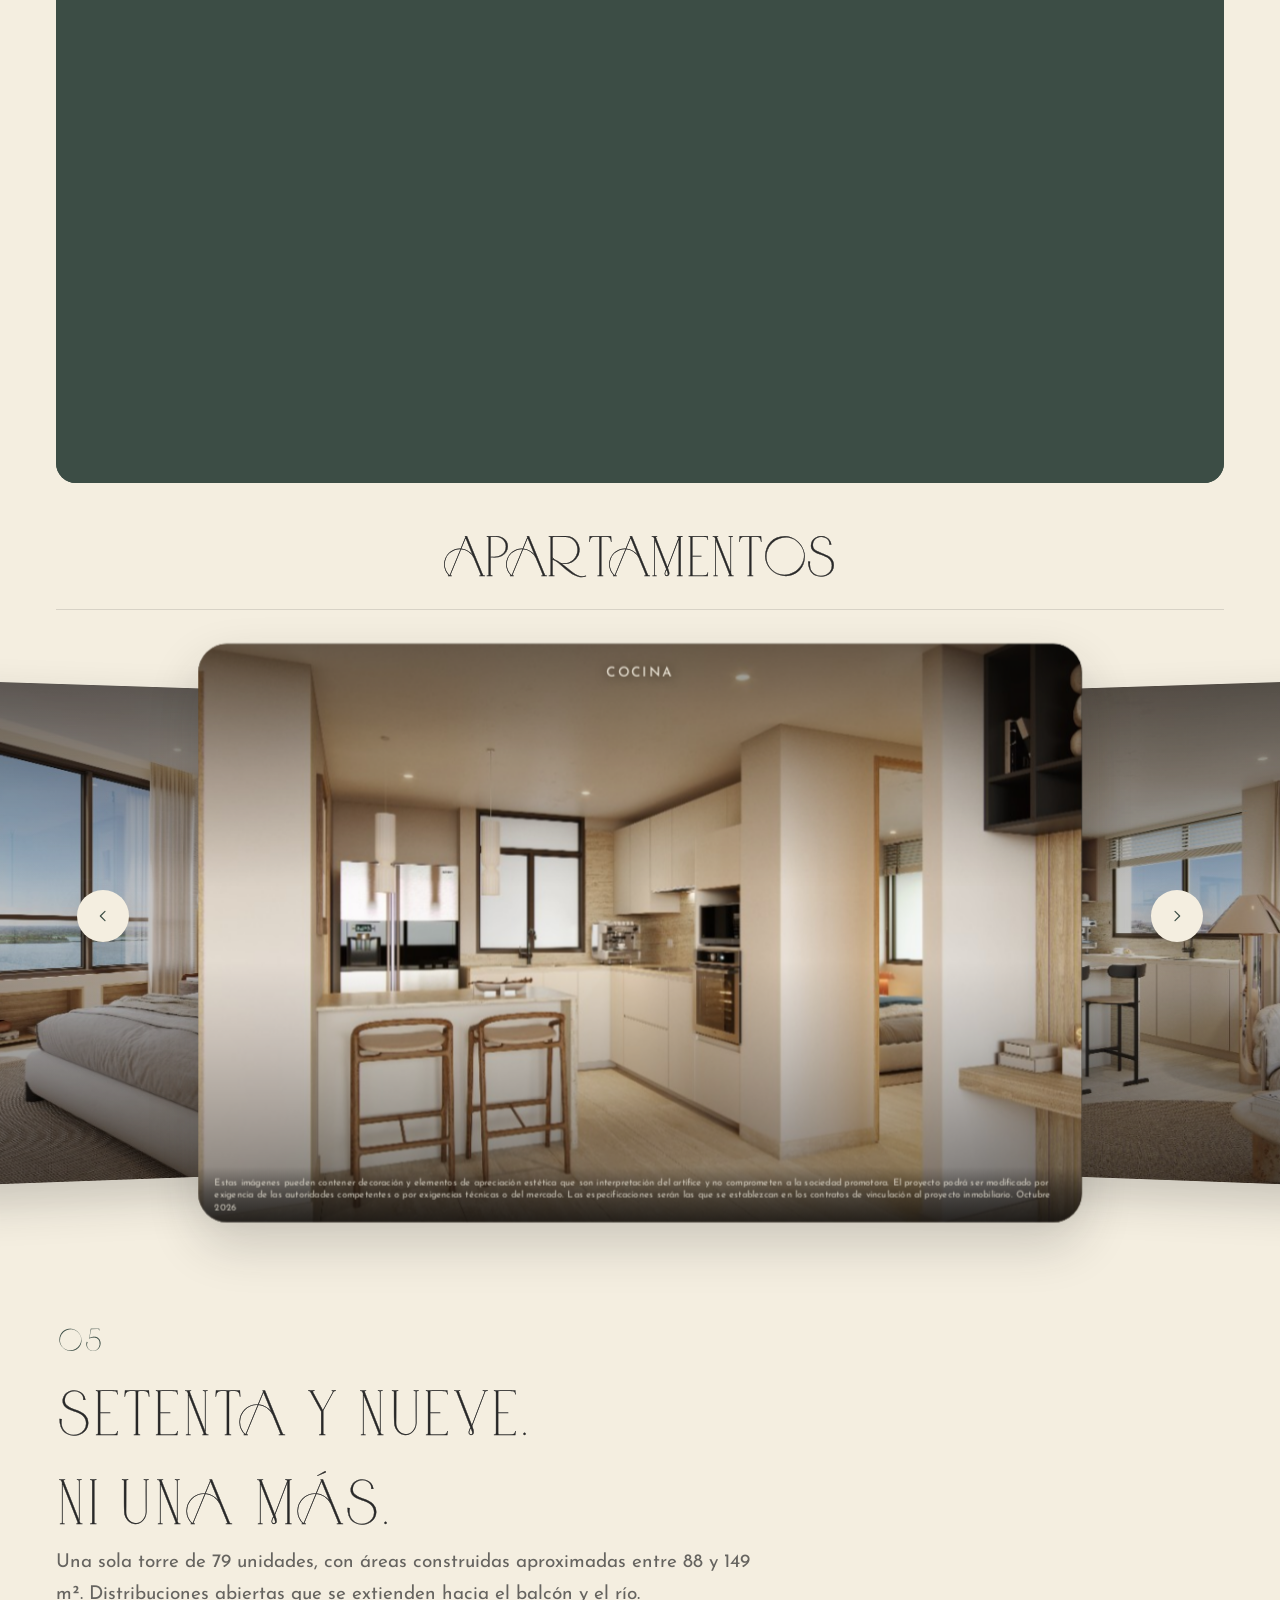
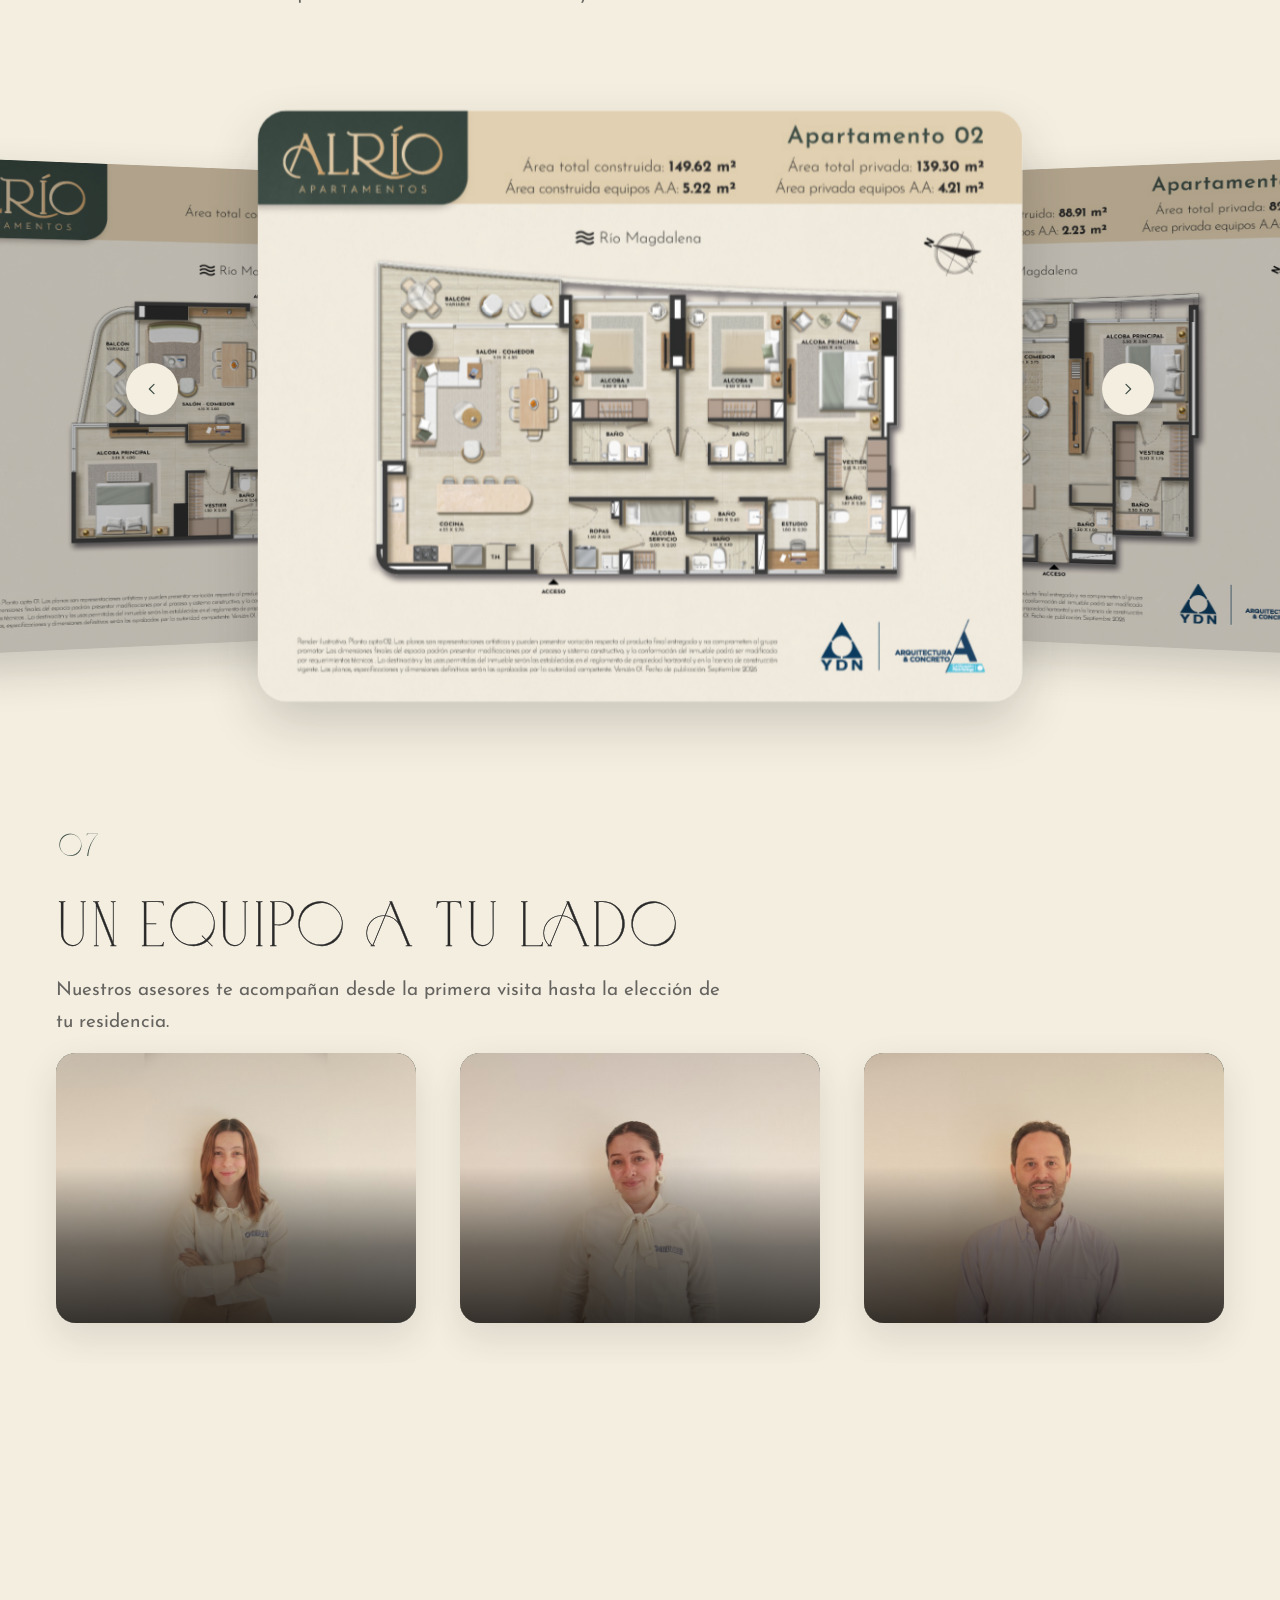
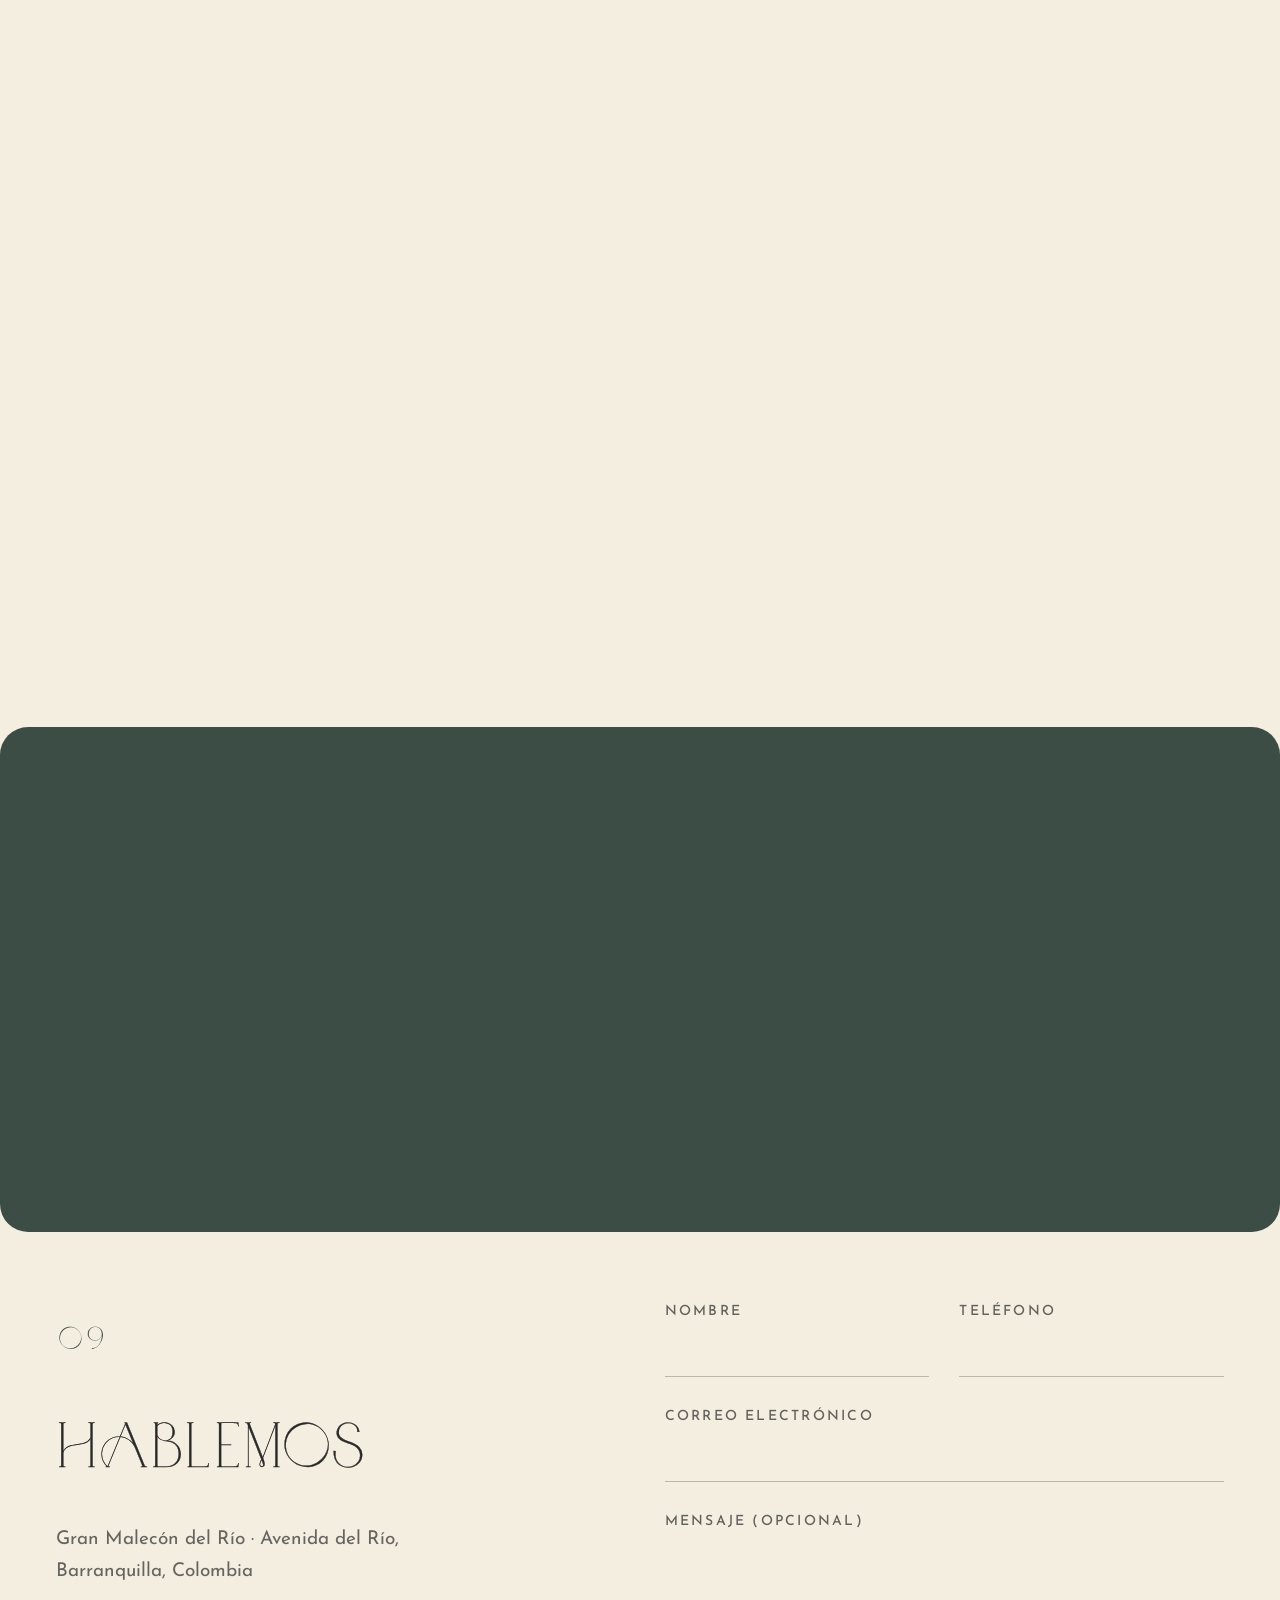
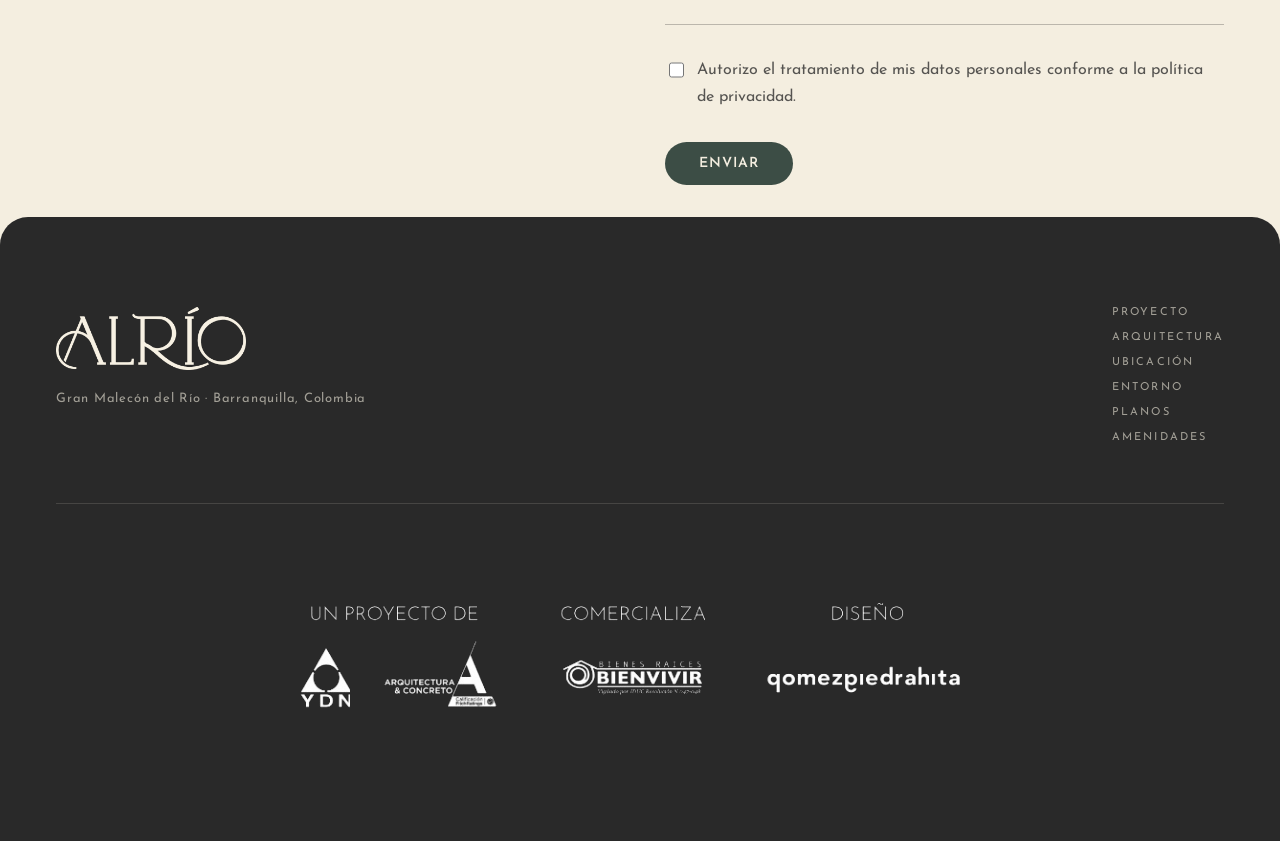
==== commit afbc065b: "Actualizar asesores y ajustes en carrusel de apartamentos Renovar fotos de Deisy y Ana, agregar a Ri" ====
--- a/lanzamiento.html
+++ b/lanzamiento.html
@@ -432,7 +432,6 @@
 					<img loading="lazy" src="assets/amen-lobby.jpg" alt="Lobby ALRÍO">
 					<figcaption>
 						<span class="al-cover-name" data-en="Lobby">Lobby</span>
-						<span class="al-cover-ref" data-en="Reference image">Imagen de referencia</span>
 					</figcaption>
 				</figure>
 				<figure class="al-cover-card" data-lb="assets/amen-gym.jpg" data-legal="entorno">
@@ -501,56 +500,48 @@
 						<img loading="lazy" src="assets/apt-01-alcoba.png" alt="Alcoba ALRÍO">
 						<figcaption>
 							<span class="al-cover-name" data-en="Bedroom">Alcoba</span>
-							<span class="al-cover-ref" data-en="Reference image">Imagen de referencia</span>
 						</figcaption>
 					</figure>
 					<figure class="al-cover-card" data-lb="assets/apt-02-cocina.png">
 						<img loading="lazy" src="assets/apt-02-cocina.png" alt="Cocina ALRÍO">
 						<figcaption>
 							<span class="al-cover-name" data-en="Kitchen">Cocina</span>
-							<span class="al-cover-ref" data-en="Reference image">Imagen de referencia</span>
 						</figcaption>
 					</figure>
 					<figure class="al-cover-card" data-lb="assets/apt-03-cocina.png">
 						<img loading="lazy" src="assets/apt-03-cocina.png" alt="Cocina ALRÍO">
 						<figcaption>
 							<span class="al-cover-name" data-en="Kitchen">Cocina</span>
-							<span class="al-cover-ref" data-en="Reference image">Imagen de referencia</span>
 						</figcaption>
 					</figure>
 					<figure class="al-cover-card" data-lb="assets/apt-04-sala-comedor.png">
 						<img loading="lazy" src="assets/apt-04-sala-comedor.png" alt="Sala y comedor ALRÍO">
 						<figcaption>
 							<span class="al-cover-name" data-en="Living &amp; dining">Sala y comedor</span>
-							<span class="al-cover-ref" data-en="Reference image">Imagen de referencia</span>
 						</figcaption>
 					</figure>
 					<figure class="al-cover-card" data-lb="assets/apt-05-sala-comedor.png">
 						<img loading="lazy" src="assets/apt-05-sala-comedor.png" alt="Sala y comedor ALRÍO">
 						<figcaption>
 							<span class="al-cover-name" data-en="Living &amp; dining">Sala y comedor</span>
-							<span class="al-cover-ref" data-en="Reference image">Imagen de referencia</span>
 						</figcaption>
 					</figure>
 					<figure class="al-cover-card" data-lb="assets/apt-06-sala.png">
 						<img loading="lazy" src="assets/apt-06-sala.png" alt="Sala ALRÍO">
 						<figcaption>
 							<span class="al-cover-name" data-en="Living room">Sala</span>
-							<span class="al-cover-ref" data-en="Reference image">Imagen de referencia</span>
 						</figcaption>
 					</figure>
 					<figure class="al-cover-card" data-lb="assets/apt-07-alcoba.png">
 						<img loading="lazy" src="assets/apt-07-alcoba.png" alt="Alcoba ALRÍO">
 						<figcaption>
 							<span class="al-cover-name" data-en="Bedroom">Alcoba</span>
-							<span class="al-cover-ref" data-en="Reference image">Imagen de referencia</span>
 						</figcaption>
 					</figure>
 					<figure class="al-cover-card" data-lb="assets/apt-08-bano.png">
 						<img loading="lazy" src="assets/apt-08-bano.png" alt="Baño ALRÍO">
 						<figcaption>
 							<span class="al-cover-name" data-en="Bathroom">Baño</span>
-							<span class="al-cover-ref" data-en="Reference image">Imagen de referencia</span>
 						</figcaption>
 					</figure>
 				</div>
@@ -635,10 +626,10 @@
 		<div class="al-team" data-reveal>
 			<article class="al-advisor">
 				<div class="al-advisor-photo">
-					<img class="al-advisor-img al-advisor-img--blur al-advisor-img--pc al-advisor-img--deisy" src="assets/asesor-deisy-pc.jpg?v=1" alt="" aria-hidden="true" loading="lazy" decoding="async">
-					<img class="al-advisor-img al-advisor-img--pc al-advisor-img--deisy" src="assets/asesor-deisy-pc.jpg?v=1" alt="Deisy Quintero" loading="lazy" decoding="async">
-					<img class="al-advisor-img al-advisor-img--blur al-advisor-img--mob al-advisor-img--deisy" src="assets/asesor-deisy.jpg?v=4" alt="" aria-hidden="true" loading="lazy" decoding="async">
-					<img class="al-advisor-img al-advisor-img--mob al-advisor-img--deisy" src="assets/asesor-deisy.jpg?v=4" alt="Deisy Quintero" loading="lazy" decoding="async">
+					<img class="al-advisor-img al-advisor-img--blur al-advisor-img--pc al-advisor-img--deisy" src="assets/asesor-deisy-pc.jpg?v=2" alt="" aria-hidden="true" loading="lazy" decoding="async">
+					<img class="al-advisor-img al-advisor-img--pc al-advisor-img--deisy" src="assets/asesor-deisy-pc.jpg?v=2" alt="Deisy Quintero" loading="lazy" decoding="async">
+					<img class="al-advisor-img al-advisor-img--blur al-advisor-img--mob al-advisor-img--deisy" src="assets/asesor-deisy.jpg?v=2" alt="" aria-hidden="true" loading="lazy" decoding="async">
+					<img class="al-advisor-img al-advisor-img--mob al-advisor-img--deisy" src="assets/asesor-deisy.jpg?v=2" alt="Deisy Quintero" loading="lazy" decoding="async">
 					<div class="al-advisor-veil" aria-hidden="true"></div>
 					<div class="al-advisor-body">
 						<span class="al-advisor-role" data-en="Sales advisor">Asesora comercial</span>
@@ -656,10 +647,10 @@
 			</article>
 			<article class="al-advisor">
 				<div class="al-advisor-photo">
-					<img class="al-advisor-img al-advisor-img--blur al-advisor-img--pc al-advisor-img--ana" src="assets/asesor-ana-pc.jpg?v=1" alt="" aria-hidden="true" loading="lazy" decoding="async">
-					<img class="al-advisor-img al-advisor-img--pc al-advisor-img--ana" src="assets/asesor-ana-pc.jpg?v=1" alt="Ana Jiménez" loading="lazy" decoding="async">
-					<img class="al-advisor-img al-advisor-img--blur al-advisor-img--mob al-advisor-img--ana" src="assets/asesor-ana.jpg?v=4" alt="" aria-hidden="true" loading="lazy" decoding="async">
-					<img class="al-advisor-img al-advisor-img--mob al-advisor-img--ana" src="assets/asesor-ana.jpg?v=4" alt="Ana Jiménez" loading="lazy" decoding="async">
+					<img class="al-advisor-img al-advisor-img--blur al-advisor-img--pc al-advisor-img--ana" src="assets/asesor-ana-pc.jpg?v=2" alt="" aria-hidden="true" loading="lazy" decoding="async">
+					<img class="al-advisor-img al-advisor-img--pc al-advisor-img--ana" src="assets/asesor-ana-pc.jpg?v=2" alt="Ana Jiménez" loading="lazy" decoding="async">
+					<img class="al-advisor-img al-advisor-img--blur al-advisor-img--mob al-advisor-img--ana" src="assets/asesor-ana.jpg?v=2" alt="" aria-hidden="true" loading="lazy" decoding="async">
+					<img class="al-advisor-img al-advisor-img--mob al-advisor-img--ana" src="assets/asesor-ana.jpg?v=2" alt="Ana Jiménez" loading="lazy" decoding="async">
 					<div class="al-advisor-veil" aria-hidden="true"></div>
 					<div class="al-advisor-body">
 						<span class="al-advisor-role" data-en="Sales advisor">Asesora comercial</span>
@@ -668,6 +659,27 @@
 							<span class="al-advisor-contact">
 								<a class="al-advisor-tel" href="tel:+573205798195">320 579 8195</a>
 								<a class="al-advisor-wa" href="https://wa.me/573205798195?text=Estoy%20interesado%20en%20ALRIO" target="_blank" rel="noopener noreferrer" aria-label="WhatsApp — Ana Jiménez">
+									<svg viewBox="0 0 24 24" aria-hidden="true"><path fill="currentColor" d="M17.472 14.382c-.297-.149-1.758-.867-2.03-.967-.273-.099-.471-.148-.67.15-.197.297-.767.966-.94 1.164-.173.199-.347.223-.644.075-.297-.15-1.255-.463-2.39-1.475-.883-.788-1.48-1.761-1.653-2.059-.173-.297-.018-.458.13-.606.134-.133.298-.347.446-.52.149-.174.198-.298.298-.497.099-.198.05-.371-.025-.52-.075-.149-.669-1.612-.916-2.207-.242-.579-.487-.5-.669-.51-.173-.008-.371-.01-.57-.01-.198 0-.52.074-.792.372-.272.297-1.04 1.016-1.04 2.479 0 1.462 1.065 2.875 1.213 3.074.149.198 2.096 3.2 5.077 4.487.709.306 1.262.489 1.694.625.712.227 1.36.195 1.871.118.571-.085 1.758-.719 2.006-1.413.248-.694.248-1.289.173-1.413-.074-.124-.272-.198-.57-.347m-5.421 7.403h-.004a9.87 9.87 0 01-5.031-1.378l-.361-.214-3.741.982.998-3.648-.235-.374a9.86 9.86 0 01-1.51-5.26c.001-5.45 4.436-9.884 9.888-9.884 2.64 0 5.122 1.03 6.988 2.898a9.825 9.825 0 012.893 6.994c-.003 5.45-4.435 9.884-9.885 9.884m8.413-18.297A11.815 11.815 0 0012.05 0C5.495 0 .16 5.335.157 11.892c0 2.096.547 4.142 1.588 5.945L.057 24l6.305-1.654a11.882 11.882 0 005.683 1.448h.005c6.554 0 11.89-5.335 11.893-11.893a11.821 11.821 0 00-3.48-8.413z"/></svg>
+								</a>
+							</span>
+						</p>
+					</div>
+				</div>
+			</article>
+			<article class="al-advisor">
+				<div class="al-advisor-photo">
+					<img class="al-advisor-img al-advisor-img--blur al-advisor-img--pc al-advisor-img--ricardo" src="assets/asesor-ricardo-pc.jpg?v=1" alt="" aria-hidden="true" loading="lazy" decoding="async">
+					<img class="al-advisor-img al-advisor-img--pc al-advisor-img--ricardo" src="assets/asesor-ricardo-pc.jpg?v=1" alt="Ricardo Plata" loading="lazy" decoding="async">
+					<img class="al-advisor-img al-advisor-img--blur al-advisor-img--mob al-advisor-img--ricardo" src="assets/asesor-ricardo.jpg?v=1" alt="" aria-hidden="true" loading="lazy" decoding="async">
+					<img class="al-advisor-img al-advisor-img--mob al-advisor-img--ricardo" src="assets/asesor-ricardo.jpg?v=1" alt="Ricardo Plata" loading="lazy" decoding="async">
+					<div class="al-advisor-veil" aria-hidden="true"></div>
+					<div class="al-advisor-body">
+						<span class="al-advisor-role" data-en="Sales advisor">Asesor comercial</span>
+						<h3 class="al-advisor-name" data-en="Ricardo Plata">Ricardo Plata</h3>
+						<p class="al-advisor-meta">
+							<span class="al-advisor-contact">
+								<a class="al-advisor-tel" href="tel:+573014653761">301 465 3761</a>
+								<a class="al-advisor-wa" href="https://wa.link/f0vgwc" target="_blank" rel="noopener noreferrer" aria-label="WhatsApp — Ricardo Plata">
 									<svg viewBox="0 0 24 24" aria-hidden="true"><path fill="currentColor" d="M17.472 14.382c-.297-.149-1.758-.867-2.03-.967-.273-.099-.471-.148-.67.15-.197.297-.767.966-.94 1.164-.173.199-.347.223-.644.075-.297-.15-1.255-.463-2.39-1.475-.883-.788-1.48-1.761-1.653-2.059-.173-.297-.018-.458.13-.606.134-.133.298-.347.446-.52.149-.174.198-.298.298-.497.099-.198.05-.371-.025-.52-.075-.149-.669-1.612-.916-2.207-.242-.579-.487-.5-.669-.51-.173-.008-.371-.01-.57-.01-.198 0-.52.074-.792.372-.272.297-1.04 1.016-1.04 2.479 0 1.462 1.065 2.875 1.213 3.074.149.198 2.096 3.2 5.077 4.487.709.306 1.262.489 1.694.625.712.227 1.36.195 1.871.118.571-.085 1.758-.719 2.006-1.413.248-.694.248-1.289.173-1.413-.074-.124-.272-.198-.57-.347m-5.421 7.403h-.004a9.87 9.87 0 01-5.031-1.378l-.361-.214-3.741.982.998-3.648-.235-.374a9.86 9.86 0 01-1.51-5.26c.001-5.45 4.436-9.884 9.888-9.884 2.64 0 5.122 1.03 6.988 2.898a9.825 9.825 0 012.893 6.994c-.003 5.45-4.435 9.884-9.885 9.884m8.413-18.297A11.815 11.815 0 0012.05 0C5.495 0 .16 5.335.157 11.892c0 2.096.547 4.142 1.588 5.945L.057 24l6.305-1.654a11.882 11.882 0 005.683 1.448h.005c6.554 0 11.89-5.335 11.893-11.893a11.821 11.821 0 00-3.48-8.413z"/></svg>
 								</a>
 							</span>
--- a/css/base.css
+++ b/css/base.css
@@ -17,6 +17,10 @@
   --font-title: "Abramo", Georgia, serif;
   --radius: 28px;
   --btn-radius: 999px;
+  /* solape de la 1.ª sección sobre el hero (curva hueso sobre la portada) */
+  --hero-seam: 36px;
+  /* solape del footer oscuro sobre la franja verde del CTA */
+  --footer-seam: 56px;
 }
 
 * { box-sizing: border-box; }
--- a/css/nav.css
+++ b/css/nav.css
@@ -87,17 +87,52 @@
 .al-lang-btn svg { width: 28px; height: 28px; display: block; }
 .al-nav.is-solid .al-lang-btn { background: rgba(60, 77, 69, .14); color: var(--ink); box-shadow: none; }
 .al-nav.is-menu .al-lang-btn { background: rgba(244, 238, 224, .14); color: var(--bone); }
-.al-lang-menu { display: flex; gap: 6px; }
+.al-lang-menu {
+  display: inline-flex;
+  align-items: stretch;
+  gap: 4px;
+  padding: 4px;
+  background: var(--green);
+  border-radius: 999px;
+  box-shadow: 0 4px 16px rgba(16, 14, 12, .22);
+}
 .al-pill {
-  padding: 8px 14px; border: 1px solid rgba(226,207,176,.4); background: transparent;
-  color: rgba(244,238,224,.9); font-size: 12px; font-weight: 500; letter-spacing: .16em; text-transform: uppercase;
-  cursor: pointer; border-radius: var(--btn-radius); transition: all .3s ease;
-}
-.al-pill.is-on { border-color: rgba(226,207,176,.95); background: var(--sand); color: var(--ink); }
-.al-nav.is-solid .al-pill { border-color: rgba(60,77,69,.28); color: rgba(60,77,69,.85); }
-.al-nav.is-solid .al-pill.is-on { background: var(--green); border-color: var(--green); color: var(--bone); }
-.al-nav.is-menu .al-pill { border-color: rgba(226,207,176,.45); color: var(--bone); }
-.al-nav.is-menu .al-pill.is-on { background: var(--sand); border-color: var(--sand); color: var(--ink); }
+  min-width: 52px;
+  padding: 9px 18px;
+  border: 1px solid rgba(244, 238, 224, .42);
+  background: transparent;
+  color: var(--bone);
+  font-size: 12px;
+  font-weight: 600;
+  letter-spacing: .14em;
+  text-transform: uppercase;
+  cursor: pointer;
+  border-radius: 999px;
+  line-height: 1;
+  transition: background .28s ease, color .28s ease, border-color .28s ease, box-shadow .28s ease;
+}
+.al-pill.is-on {
+  background: var(--bone);
+  border-color: var(--bone);
+  color: var(--green);
+  box-shadow: 0 1px 4px rgba(16, 14, 12, .12);
+}
+.al-nav.is-solid .al-lang-menu,
+.al-nav.is-menu .al-lang-menu {
+  background: var(--green);
+  box-shadow: 0 4px 16px rgba(16, 14, 12, .18);
+}
+.al-nav.is-solid .al-pill,
+.al-nav.is-menu .al-pill {
+  border-color: rgba(244, 238, 224, .42);
+  color: var(--bone);
+}
+.al-nav.is-solid .al-pill.is-on,
+.al-nav.is-menu .al-pill.is-on {
+  background: var(--bone);
+  border-color: var(--bone);
+  color: var(--green);
+}
 .al-burger {
   display: block; position: relative; z-index: 8; flex: 0 0 auto;
   width: 44px; height: 44px; padding: 0; border: 0; background: none; cursor: pointer;
@@ -184,35 +219,17 @@
     left: 50%;
     right: auto;
     transform: translateX(-50%);
-    flex-direction: column;
-    align-items: center;
-    gap: 8px;
-    padding: 10px;
-    background: rgba(60, 77, 69, .94);
-    border-radius: 16px;
+    flex-direction: row;
+    align-items: stretch;
+    gap: 4px;
+    padding: 4px;
+    background: var(--green);
+    border-radius: 999px;
     box-shadow: 0 12px 28px rgba(16, 14, 12, .28);
   }
-  .al-lang.is-open .al-lang-menu { display: flex; }
+  .al-lang.is-open .al-lang-menu { display: inline-flex; }
   .al-lang-menu .al-pill {
-    min-width: 64px;
-    background: transparent;
-    border-color: rgba(244, 238, 224, .4);
-    color: var(--bone);
-  }
-  .al-lang-menu .al-pill.is-on {
-    background: var(--sand);
-    border-color: var(--sand);
-    color: var(--ink);
-  }
-  .al-nav.is-solid .al-lang-menu { background: var(--bone); }
-  .al-nav.is-solid .al-lang-menu .al-pill {
-    border-color: rgba(60, 77, 69, .28);
-    color: var(--green);
-  }
-  .al-nav.is-solid .al-lang-menu .al-pill.is-on {
-    background: var(--green);
-    border-color: var(--green);
-    color: var(--bone);
+    min-width: 56px;
   }
 }
 @media (max-width: 720px) {
--- a/css/hero.css
+++ b/css/hero.css
@@ -1,7 +1,8 @@
 /* ALRÍO · portada */
 /* ── HERO ──────────────────────────────────────── */
 .al-hero {
-  position: relative; width: 100%; min-height: 100svh; overflow: hidden;
+  position: relative; z-index: 0;
+  width: 100%; min-height: 100svh; overflow: hidden;
   background: #2a4668 url("../assets/ext-hero-blur.jpg") center / cover no-repeat;
   border-radius: 0;
 }
--- a/css/sections.css
+++ b/css/sections.css
@@ -19,7 +19,15 @@
 #arquitectura .al-p { font-size: 17px; line-height: 1.7; text-align: left; }
 .al-sec-dark { background: var(--ink); color: var(--bone); }
 .al-sec-green { background: var(--green); color: var(--bone); }
-#proyecto { z-index: 2; margin-top: -36px; padding-bottom: 32px; background: var(--bone); border-radius: var(--radius) var(--radius) 0 0; }
+#proyecto {
+  position: relative;
+  z-index: 2;
+  margin-top: calc(-1 * var(--hero-seam));
+  padding-bottom: 32px;
+  background: var(--bone);
+  border-radius: var(--radius) var(--radius) 0 0;
+  overflow: hidden;
+}
 .al-wrap { max-width: 1440px; margin: 0 auto; }
 .al-eyebrow { display: flex; align-items: flex-end; gap: 18px; overflow: visible; }
 .al-eyebrow .al-num {
@@ -300,15 +308,170 @@
 .al-recorridos-apart .al-cover-apart {
   width: 100vw;
   max-width: 100vw;
-  margin: 16px calc(50% - 50vw) 0;
+  margin: 0 calc(50% - 50vw);
   overflow: visible;
-  height: min(72vh, 780px);
-  min-height: 460px;
-}
-.al-cover-apart .al-cover-card {
+  height: min(68vh, 700px);
+  min-height: 440px;
+}
+.al-cover-apart .al-cover-stage {
+  transition:
+    opacity 1.1s cubic-bezier(.22, .61, .36, 1),
+    transform 1.1s cubic-bezier(.22, .61, .36, 1),
+    filter 1.1s cubic-bezier(.22, .61, .36, 1);
+}
+.al-cover-apart.is-apt-switch-out .al-cover-stage {
+  opacity: 0;
+  transform: translateY(22px);
+  filter: blur(16px);
+  transition-duration: 0.55s;
+}
+.al-cover-apart.is-apt-switch-in .al-cover-stage {
+  opacity: 0;
+  transform: translateY(22px);
+  filter: blur(16px);
+}
+.al-cover-apart.is-apt-switch-in.is-apt-switch-in-active .al-cover-stage {
+  opacity: 1;
+  transform: none;
+  filter: none;
+}
+.al-cover-apart.is-apt-switch-out,
+.al-cover-apart.is-apt-switch-in:not(.is-apt-switch-in-active) {
+  pointer-events: none;
+}
+.al-recorridos-apart .al-cover-apt-meta {
+  margin: 0 0 18px;
+  padding: 0 var(--pad);
+}
+.al-cover-apt-toolbar {
+  display: flex;
+  flex-wrap: wrap;
+  align-items: center;
+  justify-content: center;
+  gap: 12px 20px;
+}
+.al-cover-apt-indicator {
+  margin: 0;
+  font-family: var(--font-body);
+  font-size: 11px;
+  letter-spacing: .14em;
+  text-transform: uppercase;
+  color: var(--ink-soft);
+  transition:
+    opacity 0.9s cubic-bezier(.22, .61, .36, 1),
+    filter 0.9s cubic-bezier(.22, .61, .36, 1),
+    transform 0.9s cubic-bezier(.22, .61, .36, 1);
+}
+.al-cover-apart.is-apt-switch-out .al-cover-apt-indicator,
+.al-cover-apart.is-apt-switch-in:not(.is-apt-switch-in-active) .al-cover-apt-indicator {
+  opacity: 0;
+  filter: blur(14px);
+  transform: translateY(14px);
+}
+.al-cover-apt-switch {
+  display: flex;
+  flex-wrap: wrap;
+  align-items: center;
+  justify-content: center;
+  gap: 8px;
+}
+.al-cover-apt-pick {
+  appearance: none;
+  border: 1px solid rgba(16, 14, 12, .22);
+  background: transparent;
+  color: var(--ink);
+  font-family: var(--font-body);
+  font-size: 10px;
+  letter-spacing: .12em;
+  text-transform: uppercase;
+  padding: 8px 14px;
+  border-radius: 999px;
+  cursor: pointer;
+  transition: background .2s ease, border-color .2s ease;
+}
+.al-cover-apt-pick:hover {
+  background: rgba(16, 14, 12, .06);
+  border-color: rgba(16, 14, 12, .35);
+}
+.al-cover-apt-pick.is-active {
+  background: rgba(16, 14, 12, .08);
+  border-color: rgba(16, 14, 12, .45);
+}
+.al-cover-apart:focus { outline: none; }
+.al-cover-apart:focus-visible {
+  outline: 2px solid var(--green);
+  outline-offset: 4px;
+}
+.al-cover-card--mirror {
+  pointer-events: none;
+}
+.al-recorridos-apart .al-cover-apart .al-cover-card {
   top: 4%;
   height: 92%;
   background: #141816;
+}
+.al-cover-apt-splash {
+  position: absolute;
+  inset: 0;
+  z-index: 7;
+  opacity: 0;
+  pointer-events: none;
+  background:
+    linear-gradient(180deg, rgba(16, 14, 12, .55) 0%, rgba(16, 14, 12, .88) 42%, rgba(14, 16, 14, .94) 100%);
+  transition: opacity .35s ease;
+}
+.al-cover-apt-intro.is-on .al-cover-apt-splash.is-fading {
+  opacity: 1;
+  animation: al-cover-apt-splash-out 2.85s cubic-bezier(.4, 0, .2, 1) forwards;
+}
+.al-cover-apt-intro.is-on .al-cover-apt-splash.is-done {
+  opacity: 0;
+}
+.al-cover-apt-intro.is-on .al-cover-apt-splash.is-fading ~ figcaption {
+  opacity: 0;
+}
+.al-cover-apt-intro.is-on .al-cover-apt-splash.is-done ~ figcaption {
+  opacity: 1;
+  transition: opacity .5s ease .05s;
+}
+@keyframes al-cover-apt-splash-out {
+  0%, 28% { opacity: 1; }
+  100% { opacity: 0; }
+}
+.al-cover-divider-caption {
+  position: absolute;
+  inset: 0;
+  z-index: 5;
+  margin: 0;
+  padding: 28px 24px;
+  display: flex;
+  flex-direction: column;
+  align-items: center;
+  justify-content: center;
+  gap: 10px;
+  text-align: center;
+  color: var(--bone);
+  text-transform: uppercase;
+  text-shadow: 0 1px 10px rgba(16, 14, 12, .65);
+}
+.al-cover-divider-caption .al-cover-name {
+  display: block;
+  font-family: var(--font-title);
+  font-size: clamp(26px, 3.4vw, 40px);
+  font-weight: 400;
+  letter-spacing: .14em;
+  line-height: 1.2;
+  -webkit-text-stroke: 0.35px currentColor;
+}
+.al-cover-divider-caption .al-cover-ref {
+  display: block;
+  margin-top: 0;
+  font-family: var(--font-body);
+  font-size: 10px;
+  letter-spacing: .12em;
+  font-weight: 300;
+  text-transform: uppercase;
+  opacity: .78;
 }
 .al-cover-apart .al-cover-card img {
   display: block;
@@ -329,9 +492,44 @@
 #asesores.al-sec {
   padding-top: 72px;
   padding-bottom: 72px;
+  scroll-margin-top: 88px;
 }
 #asesores .al-cover-head { margin-bottom: 28px; }
 #asesores .al-team { margin-top: 32px; }
+@media (min-width: 681px) {
+  #asesores.al-sec {
+    padding-top: 8px;
+    padding-bottom: 40px;
+    scroll-margin-top: 72px;
+  }
+  #asesores .al-cover-head {
+    margin-bottom: 6px;
+    display: flex;
+    flex-direction: column;
+    gap: 6px;
+  }
+  #asesores .al-eyebrow {
+    gap: 12px;
+    margin-bottom: 0;
+  }
+  #asesores .al-h2-serif {
+    margin: 0;
+  }
+  #asesores .al-cover-head .al-p-muted {
+    margin: 0;
+  }
+  #asesores .al-team {
+    margin-top: 14px;
+    max-width: clamp(960px, 94vw, 1200px);
+    margin-left: auto;
+    margin-right: auto;
+    gap: clamp(28px, 3.6vw, 44px);
+  }
+  #asesores .al-advisor-photo {
+    aspect-ratio: 4 / 3;
+    min-height: 0;
+  }
+}
 .al-sec-map {
   padding-top: 56px;
   padding-bottom: 56px;
@@ -339,7 +537,7 @@
 .al-map-grid {
   display: grid;
   grid-template-columns: repeat(2, minmax(0, 1fr));
-  gap: clamp(22px, 3vw, 32px);
+  gap: clamp(32px, 4vw, 48px);
 }
 .al-map-card {
   display: flex;
@@ -377,8 +575,10 @@
   text-align: center;
 }
 .al-sec-cta {
+  position: relative;
+  z-index: 1;
   padding-top: 72px !important;
-  padding-bottom: 72px !important;
+  padding-bottom: calc(72px + var(--footer-seam)) !important;
 }
 .al-sec-contact {
   padding-top: 72px;
--- a/css/footer.css
+++ b/css/footer.css
@@ -1,6 +1,15 @@
 /* ALRÍO · pie y lightbox */
 /* footer */
-.al-footer { padding: 90px var(--pad) 44px; background: var(--ink); color: rgba(244,238,224,.6); border-radius: var(--radius) var(--radius) 0 0; overflow: hidden; }
+.al-footer {
+  position: relative;
+  z-index: 2;
+  margin-top: calc(-1 * var(--footer-seam));
+  padding: 90px var(--pad) 44px;
+  background: var(--ink);
+  color: rgba(244,238,224,.6);
+  border-radius: var(--radius) var(--radius) 0 0;
+  overflow: hidden;
+}
 .al-footer-top {
   max-width: 1440px; margin: 0 auto; display: grid; grid-template-columns: 1fr auto; gap: 80px;
   align-items: start; padding-bottom: 60px; border-bottom: 1px solid rgba(244,238,224,.14);
--- a/css/extras.css
+++ b/css/extras.css
@@ -228,6 +228,21 @@
 }
 .al-cover-name,
 .al-cover-ref { display: block; }
+.al-cover-title-row {
+  display: flex;
+  flex-wrap: wrap;
+  justify-content: center;
+  align-items: baseline;
+  gap: 0.35em 1.1em;
+}
+.al-cover-title-row .al-cover-name,
+.al-cover-title-row .al-cover-apt { display: inline; }
+.al-cover-apt {
+  font-size: 0.95em;
+  letter-spacing: .14em;
+  font-weight: 400;
+  opacity: .95;
+}
 .al-cover-ref {
   margin-top: 6px;
   font-size: 10px;
@@ -554,10 +569,13 @@
 /* Asesores */
 .al-team {
   display: grid;
-  grid-template-columns: repeat(2, minmax(0, 1fr));
+  grid-template-columns: repeat(3, minmax(0, 1fr));
   gap: clamp(18px, 2.2vw, 28px);
   margin-top: 48px;
   width: 100%;
+}
+@media (max-width: 680px) {
+  .al-team { grid-template-columns: 1fr; }
 }
 .al-advisor {
   width: 100%;
@@ -598,10 +616,12 @@
   object-position: center 18%;
   display: block;
 }
-.al-advisor-img--deisy { object-position: center 16%; }
-.al-advisor-img--ana { object-position: center 14%; }
-.al-advisor-img--blur.al-advisor-img--deisy { object-position: center 16%; }
-.al-advisor-img--blur.al-advisor-img--ana { object-position: center 14%; }
+.al-advisor-img--deisy { object-position: center 22%; }
+.al-advisor-img--ana { object-position: center 20%; }
+.al-advisor-img--ricardo { object-position: center 24%; }
+.al-advisor-img--blur.al-advisor-img--deisy { object-position: center 22%; }
+.al-advisor-img--blur.al-advisor-img--ana { object-position: center 20%; }
+.al-advisor-img--blur.al-advisor-img--ricardo { object-position: center 24%; }
 .al-advisor-img--pc { display: none; }
 @media (min-width: 681px) {
   .al-advisor-img--mob { display: none !important; }
@@ -610,9 +630,10 @@
     object-fit: cover;
     object-position: center 28%;
   }
-  .al-advisor-img--pc.al-advisor-img--deisy:not(.al-advisor-img--blur) { object-position: center 26%; }
-  .al-advisor-img--pc.al-advisor-img--ana:not(.al-advisor-img--blur) { object-position: center 24%; }
-  .al-advisor-img--blur.al-advisor-img--pc { object-position: center 26%; opacity: .75; }
+  .al-advisor-img--pc.al-advisor-img--deisy:not(.al-advisor-img--blur) { object-position: center 30%; }
+  .al-advisor-img--pc.al-advisor-img--ana:not(.al-advisor-img--blur) { object-position: center 28%; }
+  .al-advisor-img--pc.al-advisor-img--ricardo:not(.al-advisor-img--blur) { object-position: center 32%; }
+  .al-advisor-img--blur.al-advisor-img--pc { object-position: center 28%; opacity: .75; }
 }
 .al-advisor-veil {
   position: absolute;
@@ -822,8 +843,9 @@
     object-fit: cover;
     object-position: center 12%;
   }
-  #asesores .al-advisor-img--mob.al-advisor-img--deisy:not(.al-advisor-img--blur) { object-position: center 10%; }
-  #asesores .al-advisor-img--mob.al-advisor-img--ana:not(.al-advisor-img--blur) { object-position: center 8%; }
+  #asesores .al-advisor-img--mob.al-advisor-img--deisy:not(.al-advisor-img--blur) { object-position: center 12%; }
+  #asesores .al-advisor-img--mob.al-advisor-img--ana:not(.al-advisor-img--blur) { object-position: center 10%; }
+  #asesores .al-advisor-img--mob.al-advisor-img--ricardo:not(.al-advisor-img--blur) { object-position: center 14%; }
   #asesores .al-advisor-img--blur {
     opacity: .55;
     filter: blur(24px) saturate(1.05);
@@ -880,6 +902,8 @@
   body.alrio a.al-advisor-wa:focus-visible svg,
   body.alrio a.al-advisor-wa:active svg { animation: none; filter: none; }
   .al-cover-card { transition: none; }
+  .al-cover-apt-splash { display: none !important; }
+  .al-cover-apt-intro.is-on figcaption { opacity: 1 !important; }
   .al-wa-msg { transition: none; }
   .al-ico * {
     animation: none !important;
--- a/css/responsive.css
+++ b/css/responsive.css
@@ -188,7 +188,12 @@
     animation: al-scroll-bounce 1.6s ease-in-out infinite;
   }
   .al-scroll-chevs path { stroke-width: 4.2; }
-  #proyecto { margin-top: -28px; padding-bottom: 20px; border-radius: var(--radius) var(--radius) 0 0; }
+  :root { --hero-seam: 36px; }
+  #proyecto {
+    margin-top: calc(-1 * var(--hero-seam));
+    padding-bottom: 20px;
+    border-radius: var(--radius) var(--radius) 0 0;
+  }
   #arquitectura .al-col { padding: 40px var(--pad) 4px; }
   .al-arch { padding: 0 10px 10px; }
   .al-arch-carousel {
@@ -218,7 +223,11 @@
     height: min(54vh, 500px);
     min-height: 340px;
   }
-  .al-map-grid { grid-template-columns: 1fr; }
+  .al-map-grid {
+    grid-template-columns: 1fr;
+    row-gap: 56px;
+    column-gap: 0;
+  }
   .al-map-embed {
     height: min(48vh, 420px);
     min-height: 280px;
@@ -229,7 +238,7 @@
   }
   .al-sec-cta {
     padding-top: 56px !important;
-    padding-bottom: 56px !important;
+    padding-bottom: calc(56px + var(--footer-seam)) !important;
   }
   .al-footer-legal { flex-direction: column; gap: 10px; }
   .al-footer-credits {
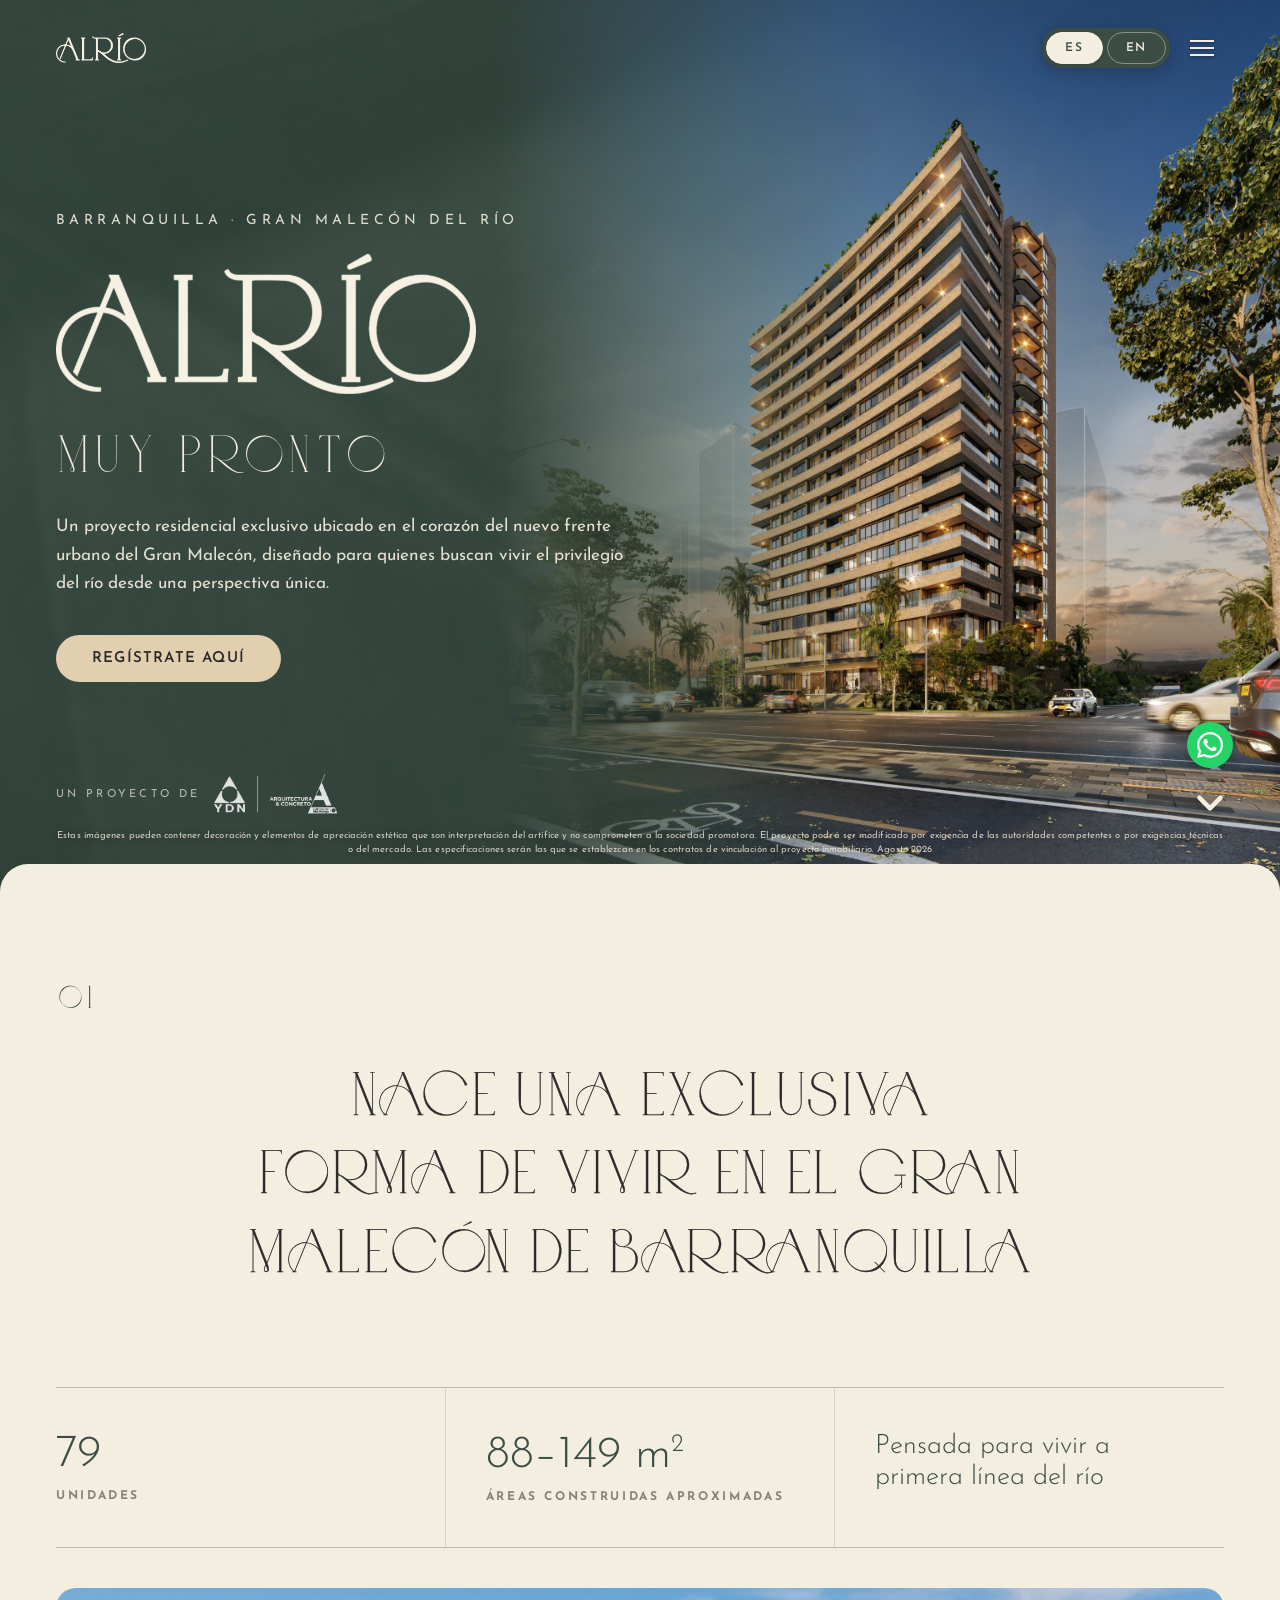
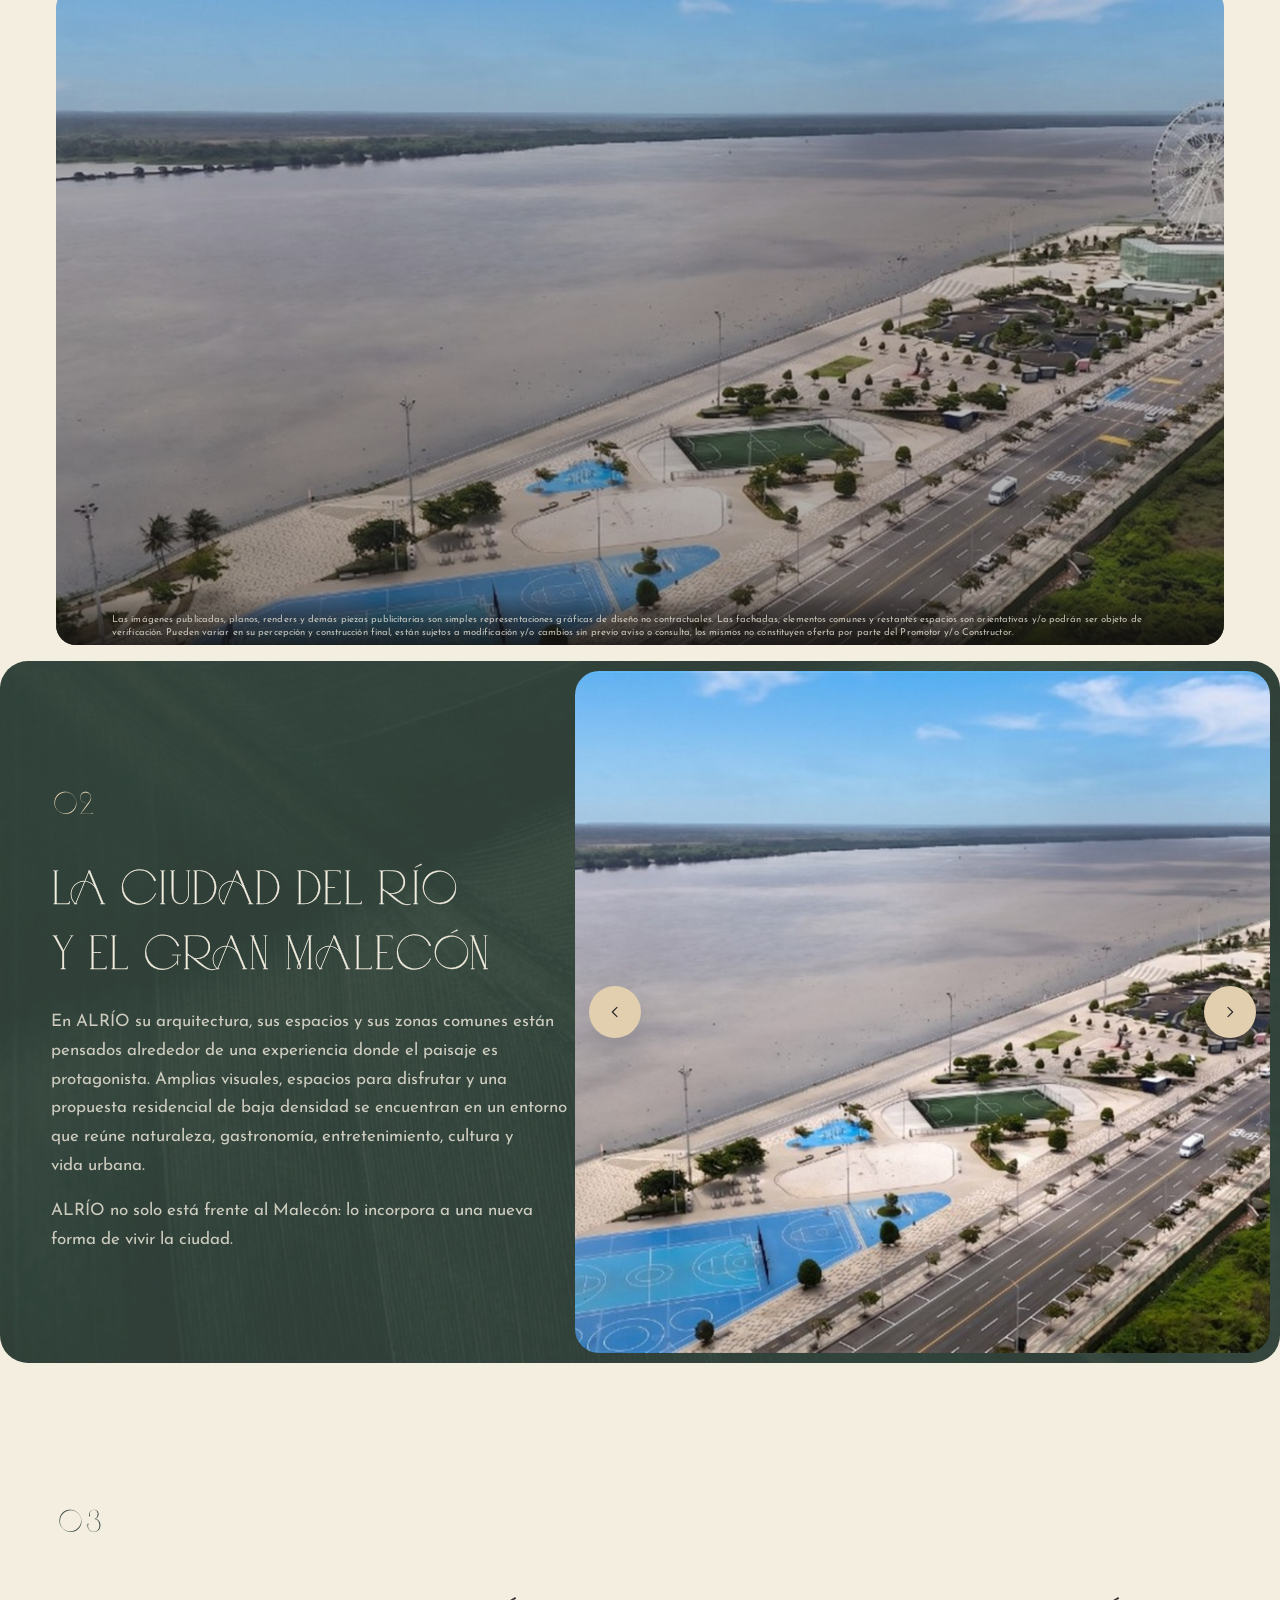
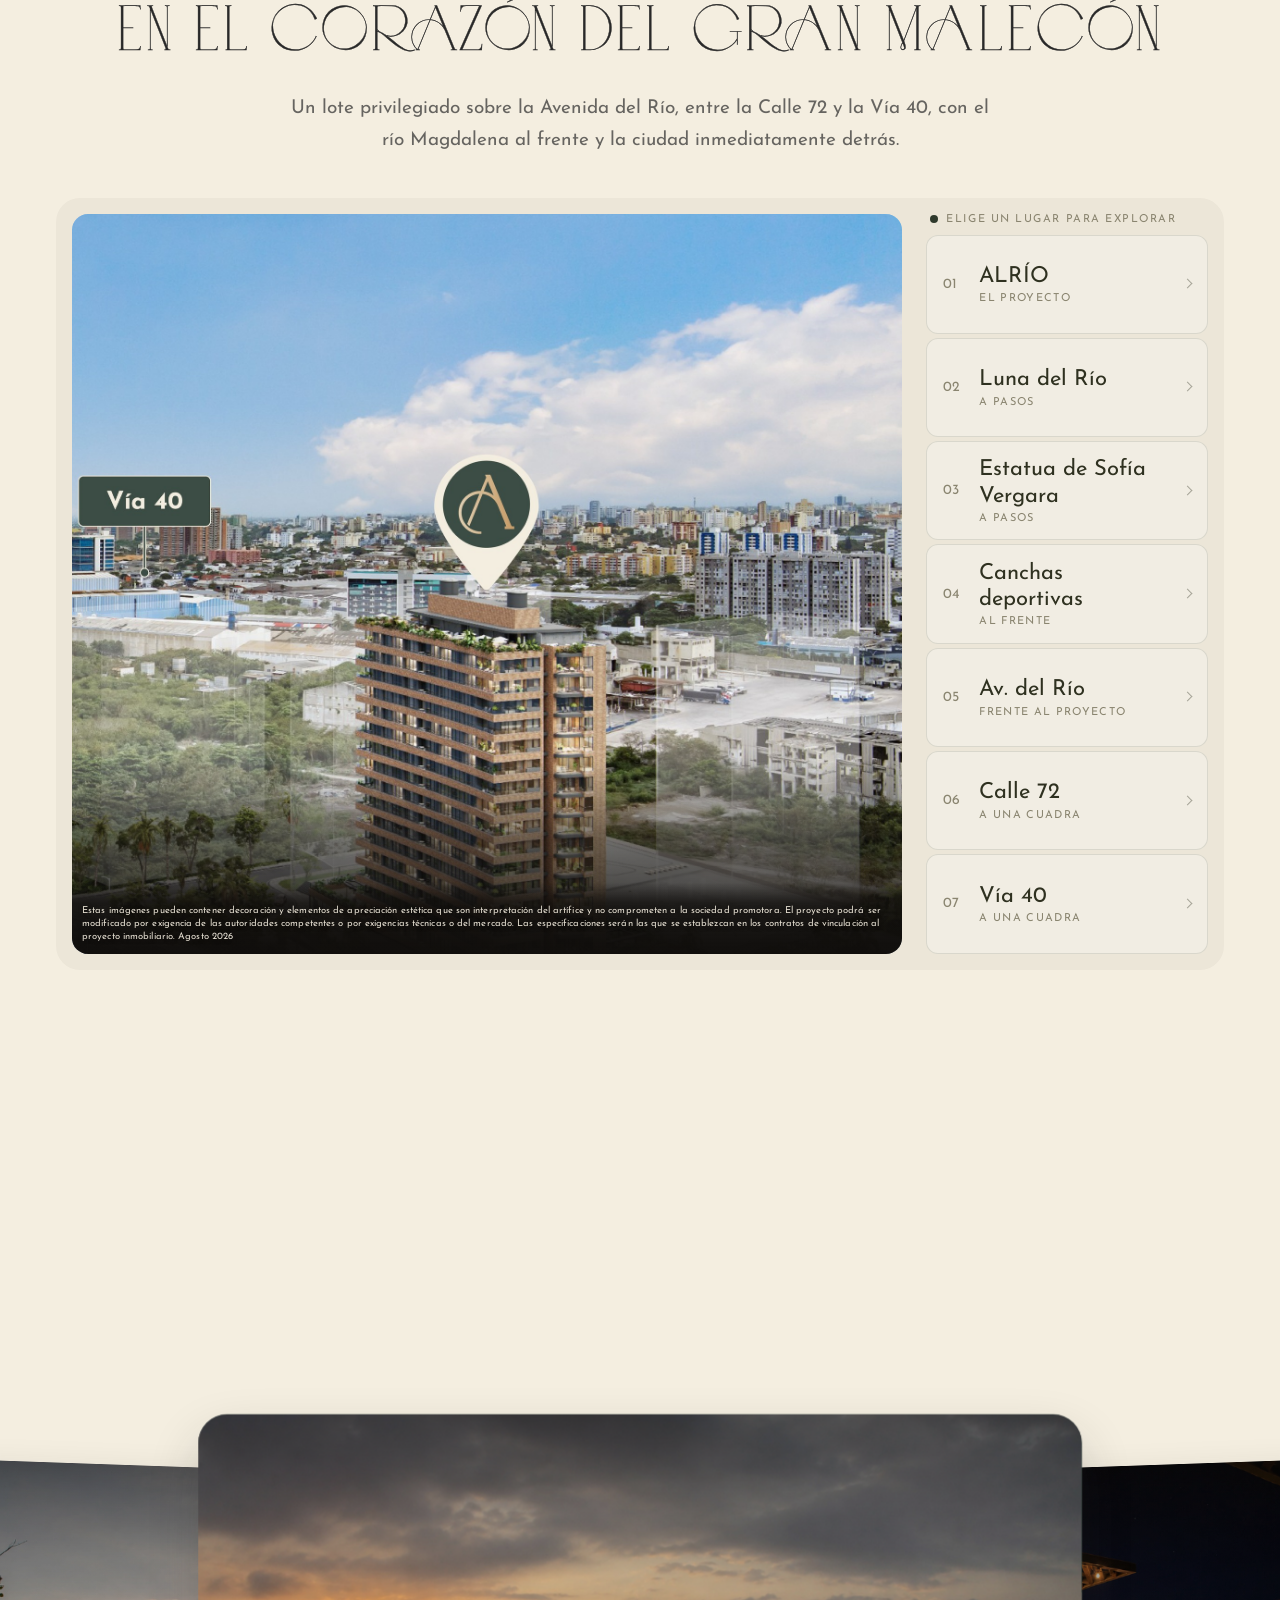
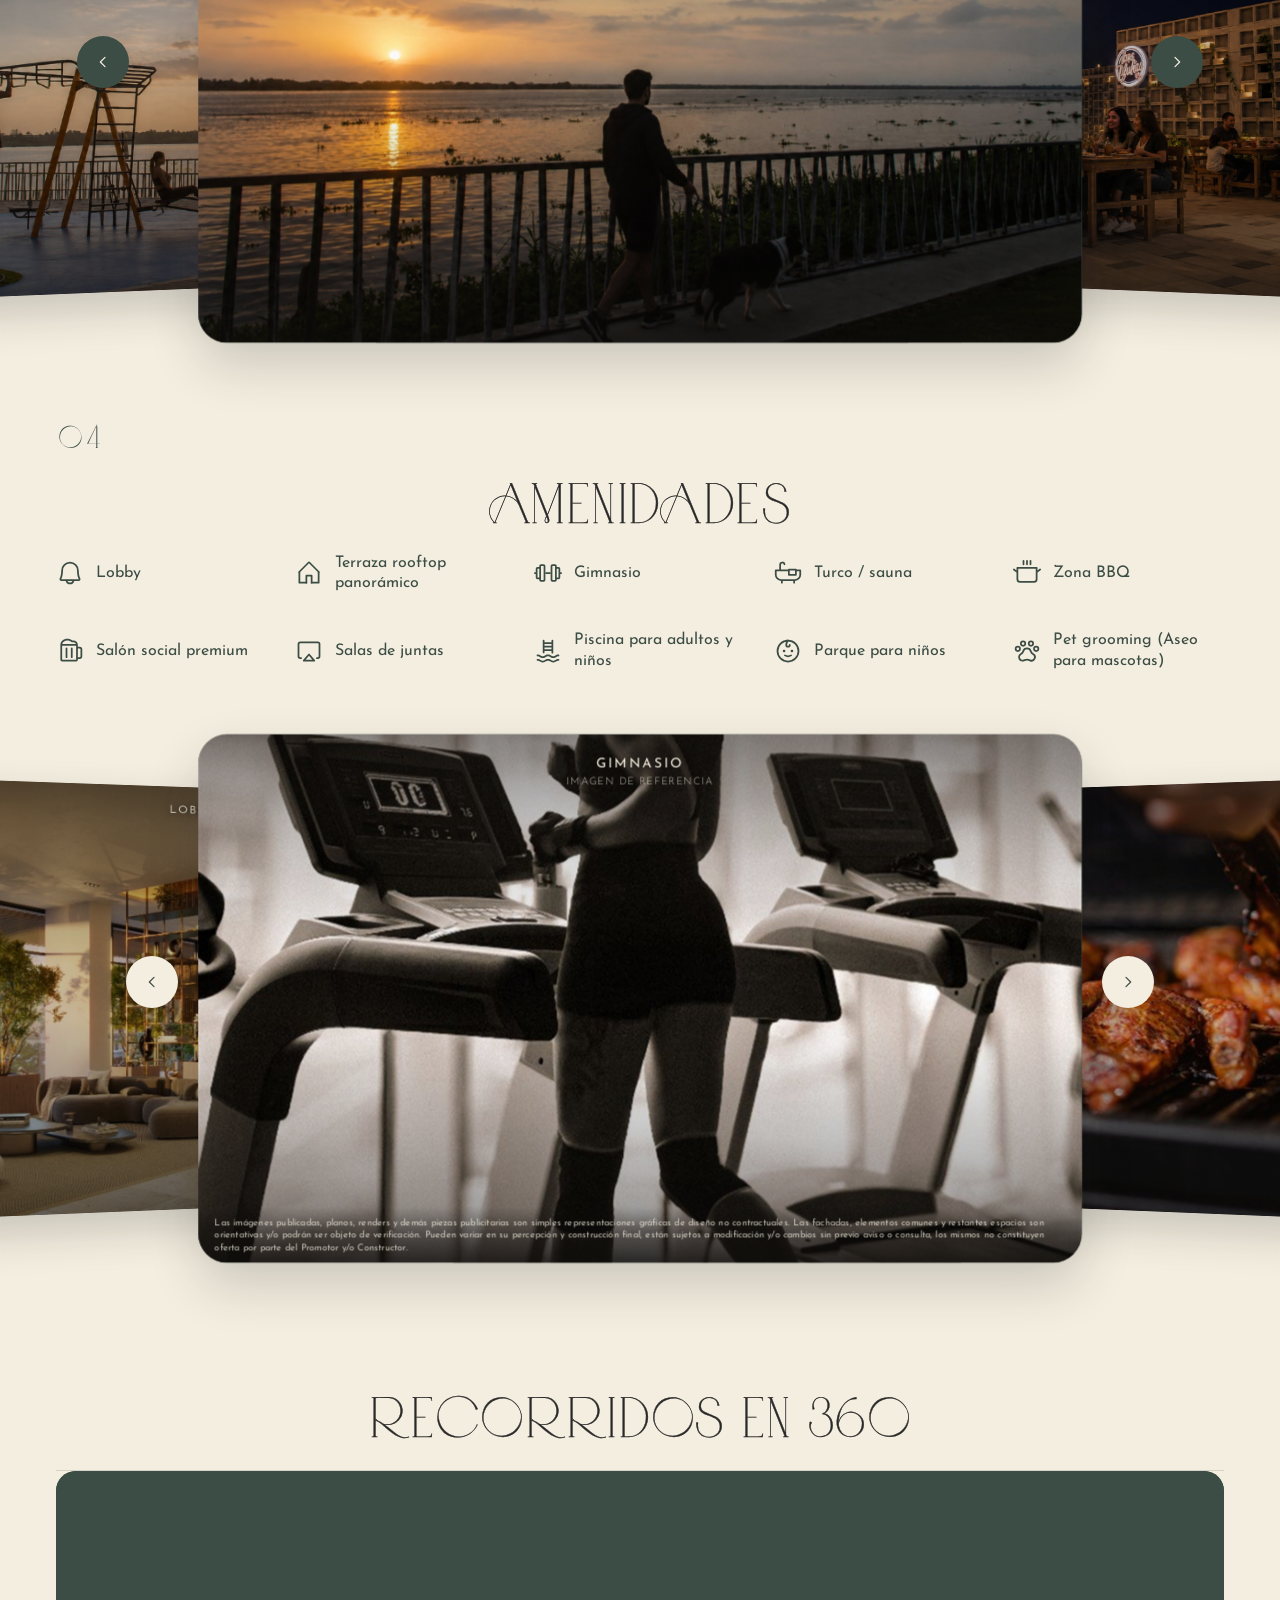
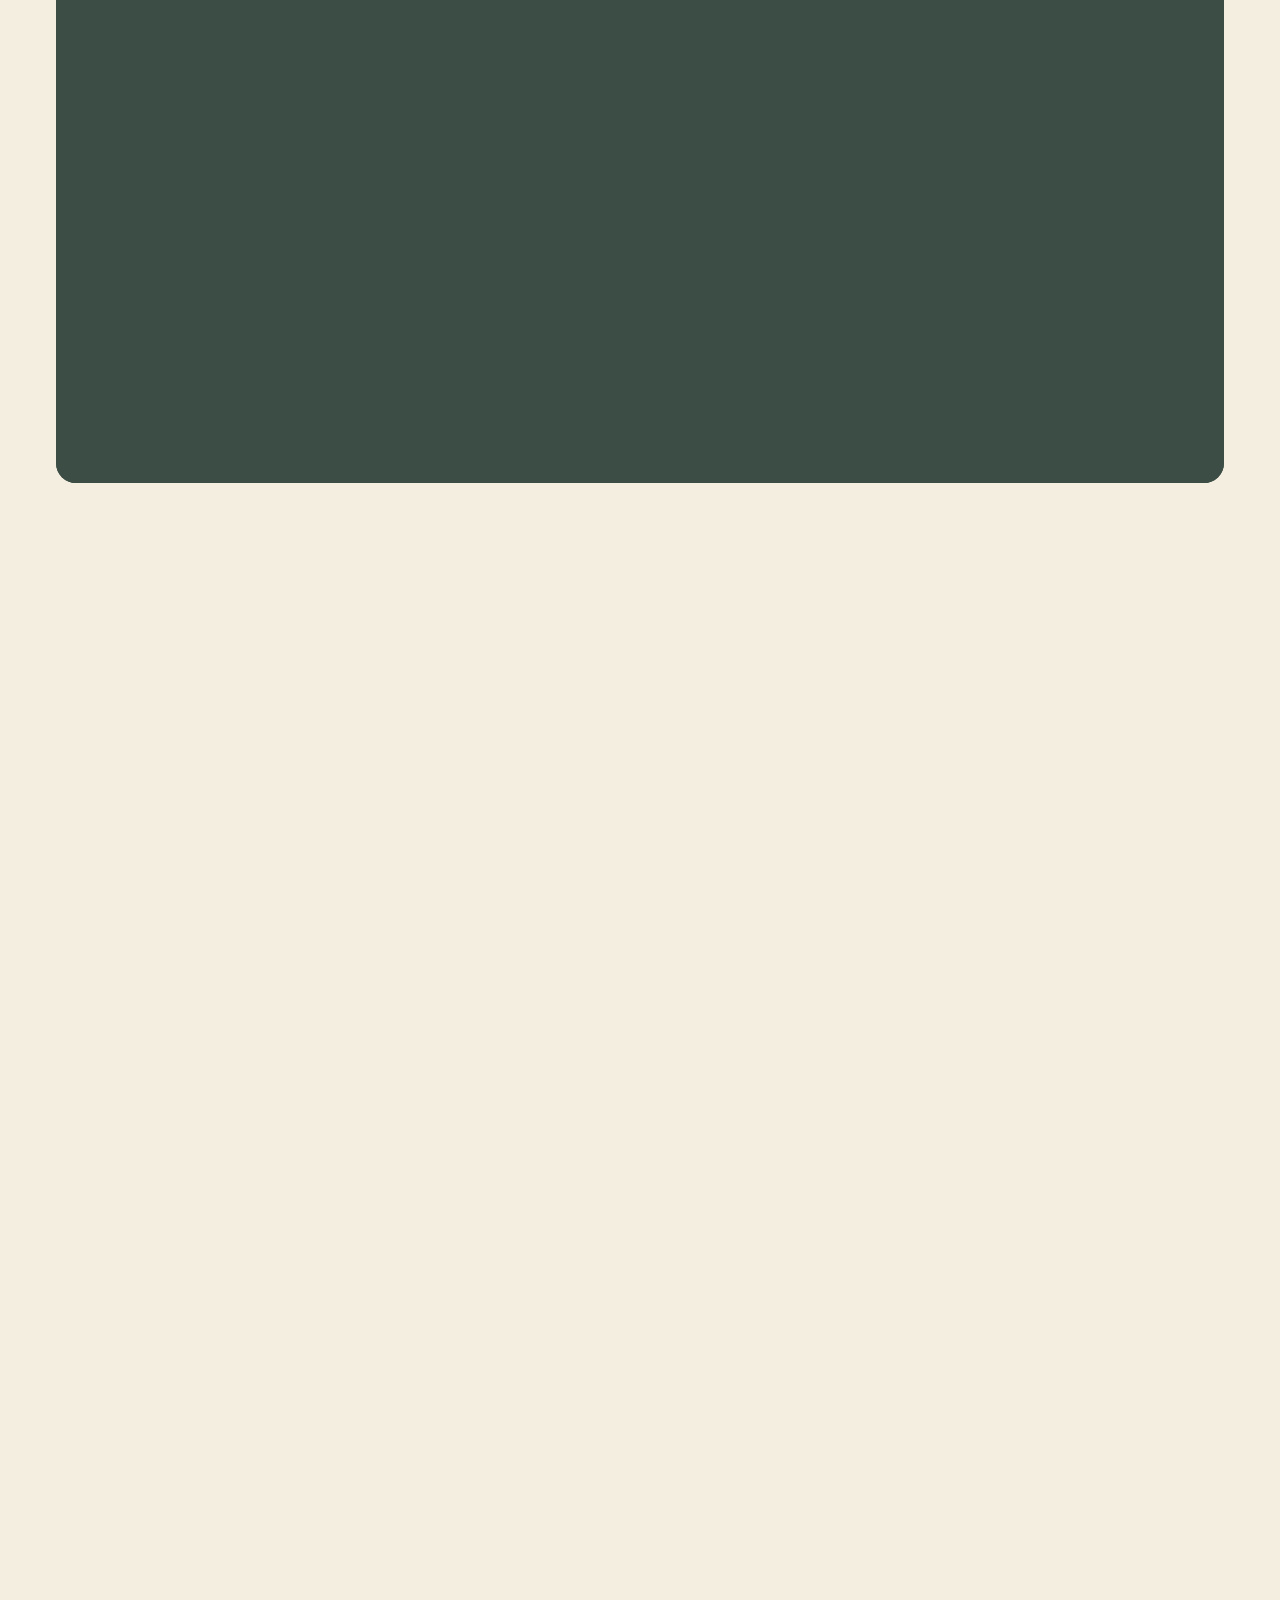
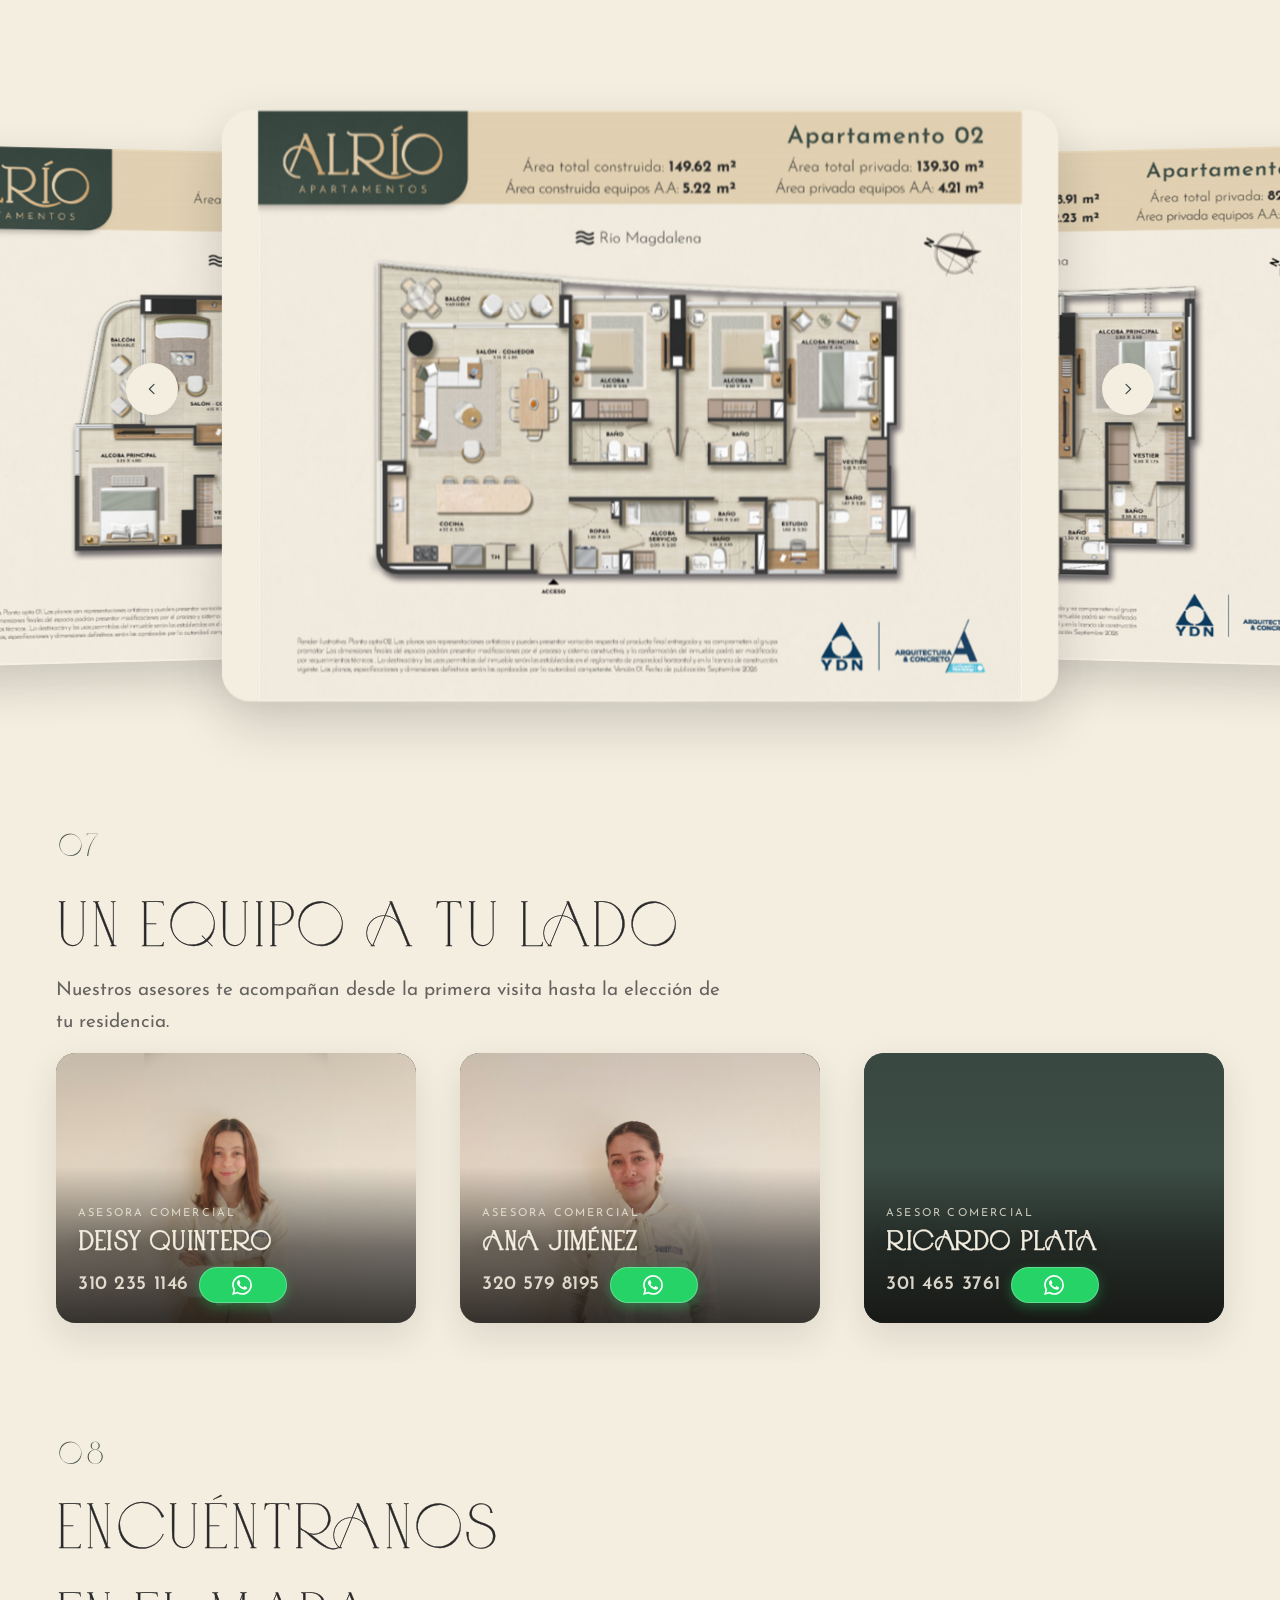
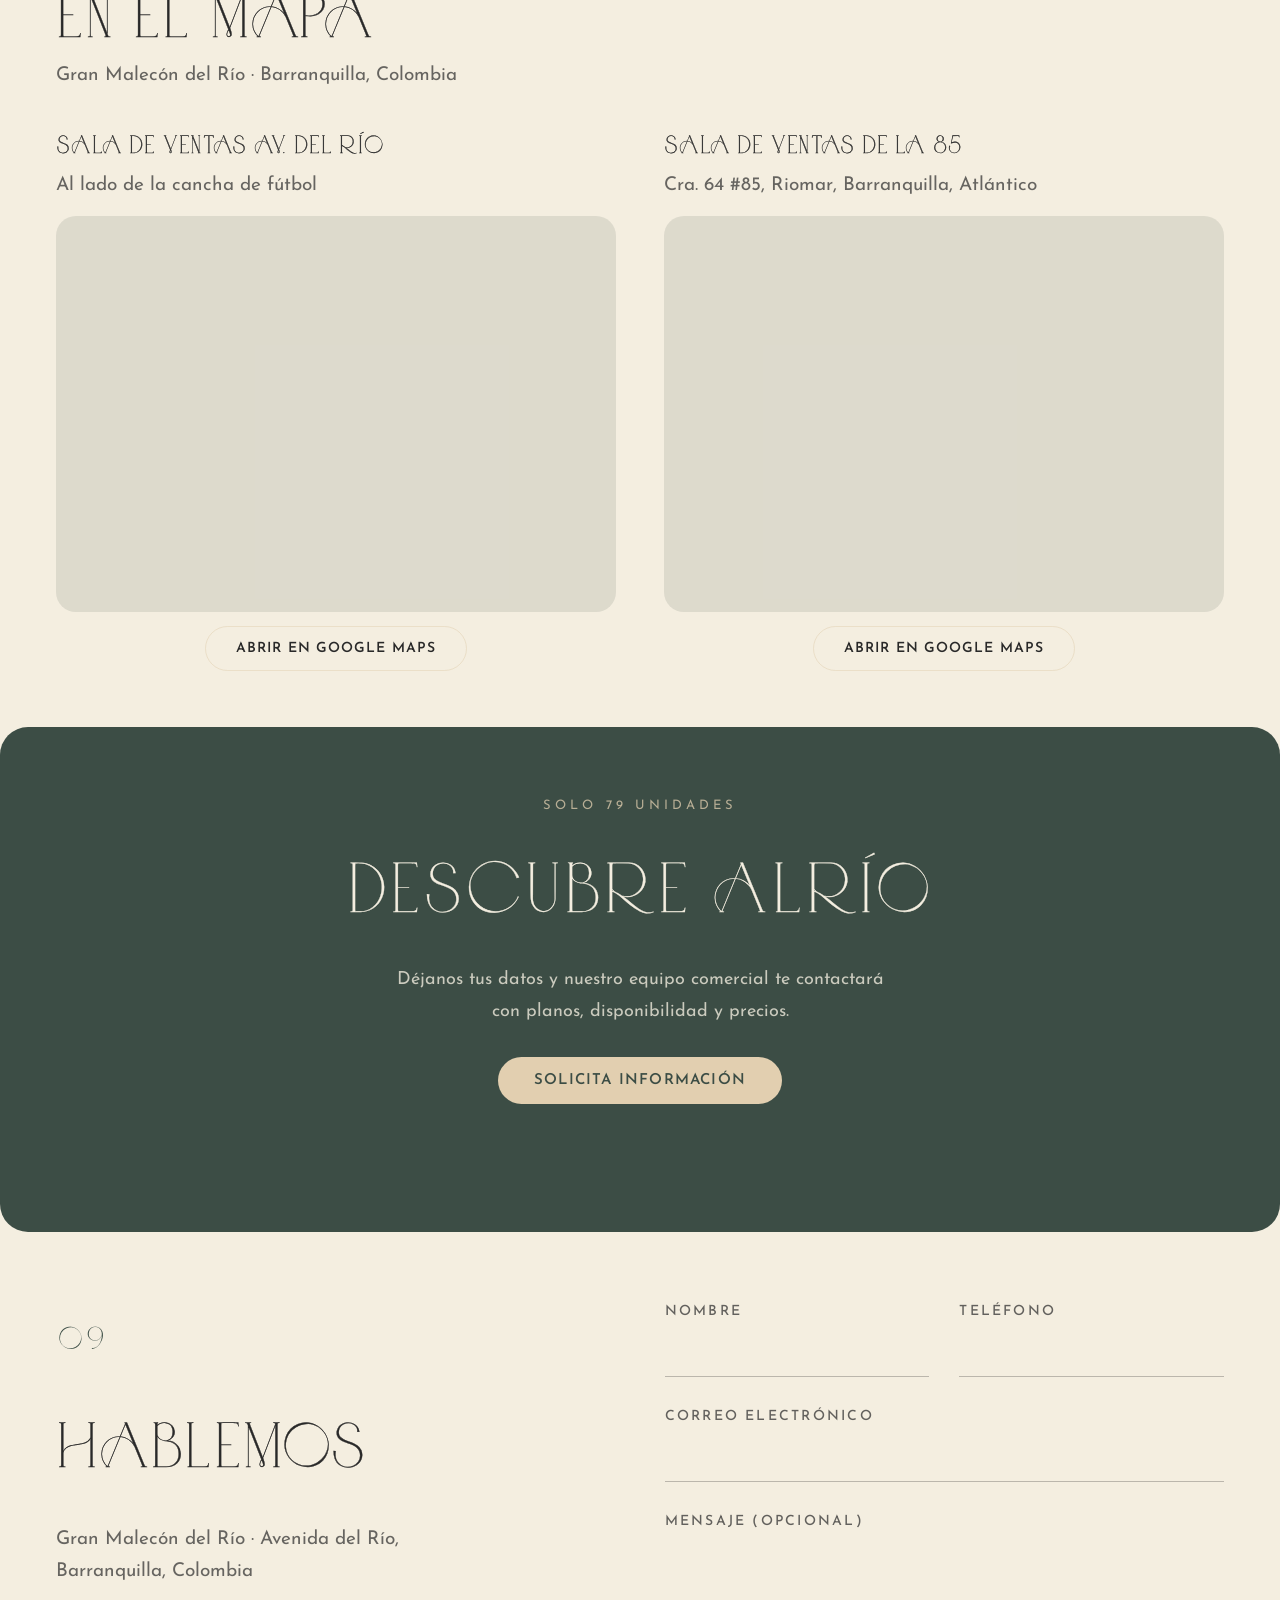
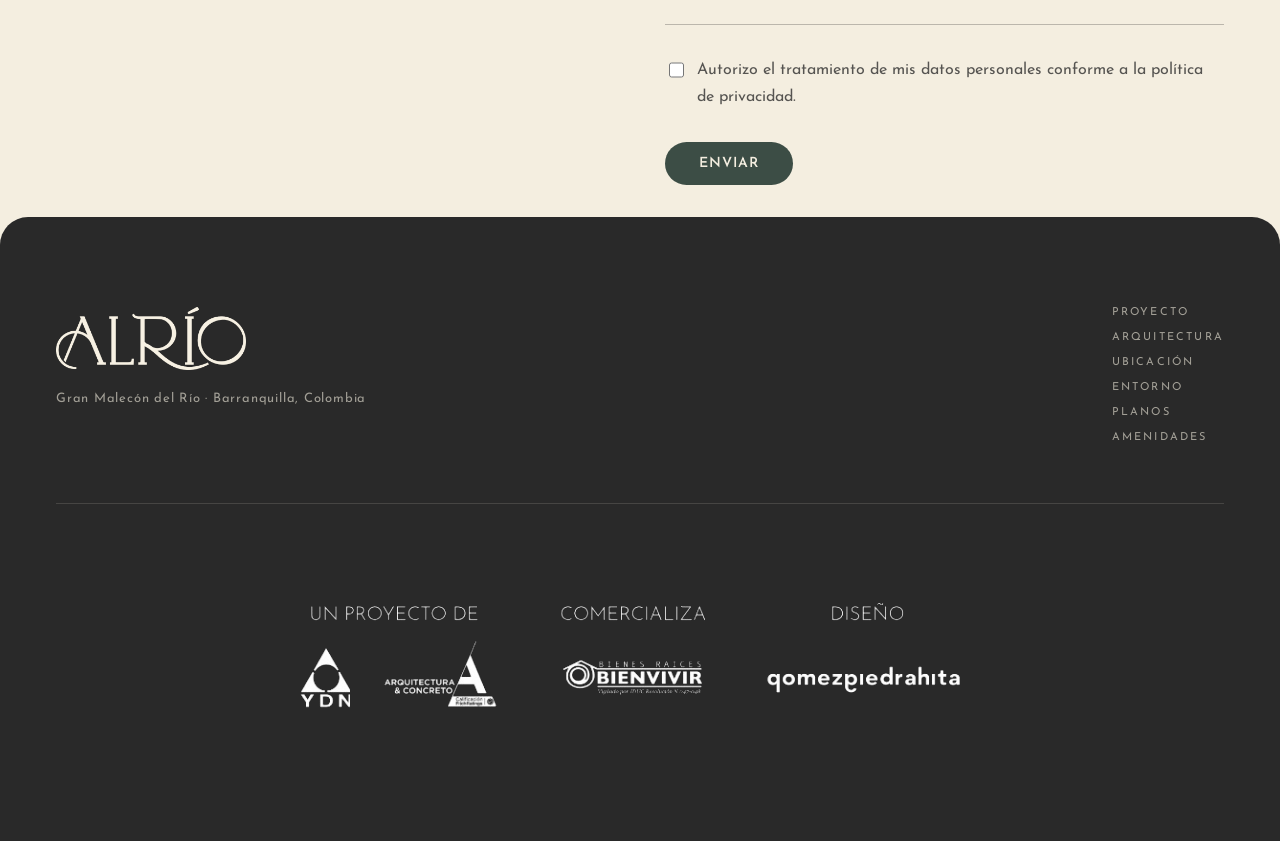
==== commit 8f9488c8: "Mejorar calidad visual del sitio y portada digital ALRÍO. Regenera imágenes en alta resolución (hero" ====
--- a/lanzamiento.html
+++ b/lanzamiento.html
@@ -6,8 +6,8 @@
   <title>ALRÍO — Una nueva manera de vivir frente al río</title>
   <meta name="description" content="ALRÍO — proyecto residencial exclusivo frente al Gran Malecón del Río, Barranquilla. 79 unidades entre 88 y 149 m².">
   <link rel="icon" href="assets/favicon.png">
-  <link rel="preload" as="image" href="assets/ext-hero-pc.jpg" media="(min-width: 681px)" fetchpriority="high">
-  <link rel="preload" as="image" href="assets/ext-hero.jpg" media="(max-width: 680px)" fetchpriority="high">
+  <link rel="preload" as="image" href="assets/ext-hero-pc.jpg?v=6" media="(min-width: 681px)" fetchpriority="high">
+  <link rel="preload" as="image" href="assets/ext-hero.jpg?v=8" media="(max-width: 680px)" fetchpriority="high">
   <link rel="preconnect" href="https://fonts.googleapis.com">
   <link rel="preconnect" href="https://fonts.gstatic.com" crossorigin>
   <link rel="stylesheet" href="https://fonts.googleapis.com/css2?family=Josefin+Sans:ital,wght@0,300;0,400;0,500;0,600;0,700;1,300&display=swap">
@@ -87,9 +87,9 @@
 
 <!-- PORTADA (la otra versión está en index.html — portada de pre-lanzamiento) -->
 <!-- PORTADA · LANZAMIENTO -->
-<section class="al-hero" id="top">
-	<img class="al-hero-img al-hero-img--pc" src="assets/ext-hero-pc.jpg" alt="ALRÍO — render del proyecto" width="2560" height="1440" fetchpriority="high" decoding="sync">
-	<img class="al-hero-img al-hero-img--mob" src="assets/ext-hero.jpg" alt="ALRÍO — render del proyecto" width="2048" height="2560" decoding="async">
+<section class="al-hero al-hero--digital" id="top">
+	<img class="al-hero-img al-hero-img--pc" src="assets/ext-hero-pc.jpg?v=6" alt="ALRÍO — render del proyecto" width="3840" height="2160" fetchpriority="high" decoding="sync">
+	<img class="al-hero-img al-hero-img--mob" src="assets/ext-hero.jpg?v=8" alt="ALRÍO — render del proyecto" width="2048" height="2560" decoding="async">
 	<div class="al-hero-veil"></div>
 	<div class="al-hero-in">
 		<div class="al-hero-body">
@@ -144,7 +144,7 @@
 
 <!-- BANDA · AÉREA -->
 <section class="al-bleed" data-reveal>
-	<video class="al-bleed-video" autoplay muted loop playsinline preload="auto" poster="assets/malecon-aerial.jpg">
+	<video class="al-bleed-video" autoplay muted loop playsinline preload="auto" poster="assets/malecon-aerial.jpg?v=2">
 		<source src="assets/atardecer.mp4" type="video/mp4">
 	</video>
 	<div class="al-bleed-veil"></div>
@@ -170,14 +170,14 @@
 				<figure class="is-on" data-lb="assets/EXT_01_R4.jpg.jpeg" data-legal="building">
 					<img loading="lazy" src="assets/EXT_01_R4.jpg.jpeg" alt="Exterior ALRÍO">
 				</figure>
-				<figure data-lb="assets/malecon-aerea-dia.jpg" data-legal="entorno">
-					<img loading="lazy" src="assets/malecon-aerea-dia.jpg" alt="Vista aérea del Gran Malecón">
-				</figure>
-				<figure data-lb="assets/malecon-noche.jpg" data-legal="entorno">
-					<img loading="lazy" src="assets/malecon-noche.jpg" alt="Gran Malecón de noche">
-				</figure>
-				<figure data-lb="assets/life-dining.jpg" data-legal="entorno">
-					<img loading="lazy" src="assets/life-dining.jpg" alt="Gastronomía en el Malecón">
+				<figure data-lb="assets/malecon-aerial.jpg?v=2" data-legal="entorno">
+					<img loading="lazy" src="assets/malecon-aerial.jpg?v=2" alt="Vista aérea del Gran Malecón">
+				</figure>
+				<figure data-lb="assets/malecon-dusk.jpg?v=2" data-legal="entorno">
+					<img loading="lazy" src="assets/malecon-dusk.jpg?v=2" alt="Gran Malecón de noche">
+				</figure>
+				<figure data-lb="assets/life-dining.jpg?v=2" data-legal="entorno">
+					<img loading="lazy" src="assets/life-dining.jpg?v=2" alt="Gastronomía en el Malecón">
 				</figure>
 			</div>
 			<button type="button" class="al-cover-nav al-cover-prev" aria-label="Anterior">
@@ -206,7 +206,7 @@
 		<section class="ubic" aria-label="Qué hay cerca del proyecto">
 			<div class="ubic__visor" id="visor">
 				<div class="ubic__capa" id="capa">
-					<img id="foto" src="assets/ubicacion-alrio.jpg" alt="Vista aérea del proyecto ALRÍO y su entorno">
+					<img id="foto" src="assets/ubicacion-alrio.jpg?v=4" alt="Vista aérea del proyecto ALRÍO y su entorno">
 					<div class="ubic__halo" id="halo"></div>
 				</div>
 			</div>
@@ -247,36 +247,36 @@
 				<svg viewBox="0 0 24 24" aria-hidden="true"><path d="M15 5 L8 12 L15 19" fill="none" stroke="currentColor" stroke-width="1.8" stroke-linecap="round" stroke-linejoin="round"/></svg>
 			</button>
 			<div class="al-cover-stage">
-				<figure class="al-cover-card" data-lb="assets/life-walk.jpg">
-					<img loading="lazy" src="assets/life-walk.jpg" alt="">
+				<figure class="al-cover-card" data-lb="assets/life-walk.jpg?v=2">
+					<img loading="lazy" src="assets/life-walk.jpg?v=2" alt="">
 					<figcaption>
 						<span class="al-cover-name" data-en="Sunset walk · Gran Malecón">Caminar al atardecer · Gran Malecón</span>
 						<span class="al-cover-ref" data-en="Reference image">Imagen de referencia</span>
 					</figcaption>
 				</figure>
-				<figure class="al-cover-card" data-lb="assets/life-gym.jpg">
-					<img loading="lazy" src="assets/life-gym.jpg" alt="">
+				<figure class="al-cover-card" data-lb="assets/life-gym.jpg?v=2">
+					<img loading="lazy" src="assets/life-gym.jpg?v=2" alt="">
 					<figcaption>
 						<span class="al-cover-name" data-en="Training facing the river">Entrenar frente al río</span>
 						<span class="al-cover-ref" data-en="Reference image">Imagen de referencia</span>
 					</figcaption>
 				</figure>
-				<figure class="al-cover-card" data-lb="assets/life-dining.jpg">
-					<img loading="lazy" src="assets/life-dining.jpg" alt="">
+				<figure class="al-cover-card" data-lb="assets/life-dining.jpg?v=2">
+					<img loading="lazy" src="assets/life-dining.jpg?v=2" alt="">
 					<figcaption>
 						<span class="al-cover-name" data-en="Dining along the waterfront">Gastronomía a orillas del río</span>
 						<span class="al-cover-ref" data-en="Reference image">Imagen de referencia</span>
 					</figcaption>
 				</figure>
-				<figure class="al-cover-card" data-lb="assets/life-courts.jpg">
-					<img loading="lazy" src="assets/life-courts.jpg" alt="">
+				<figure class="al-cover-card" data-lb="assets/life-courts.jpg?v=2">
+					<img loading="lazy" src="assets/life-courts.jpg?v=2" alt="">
 					<figcaption>
 						<span class="al-cover-name" data-en="Public sports courts">Canchas deportivas públicas</span>
 						<span class="al-cover-ref" data-en="Reference image">Imagen de referencia</span>
 					</figcaption>
 				</figure>
-				<figure class="al-cover-card" data-lb="assets/life-yoga.jpg">
-					<img loading="lazy" src="assets/life-yoga.jpg" alt="">
+				<figure class="al-cover-card" data-lb="assets/life-yoga.jpg?v=2">
+					<img loading="lazy" src="assets/life-yoga.jpg?v=2" alt="">
 					<figcaption>
 						<span class="al-cover-name" data-en="Sunrise over the Magdalena">Amanecer sobre el Magdalena</span>
 						<span class="al-cover-ref" data-en="Reference image">Imagen de referencia</span>
@@ -496,50 +496,50 @@
 					<svg viewBox="0 0 24 24" aria-hidden="true"><path d="M15 5 L8 12 L15 19" fill="none" stroke="currentColor" stroke-width="1.8" stroke-linecap="round" stroke-linejoin="round"/></svg>
 				</button>
 				<div class="al-cover-stage">
-					<figure class="al-cover-card" data-lb="assets/apt-01-alcoba.png">
-						<img loading="lazy" src="assets/apt-01-alcoba.png" alt="Alcoba ALRÍO">
+					<figure class="al-cover-card" data-lb="assets/apt-01-alcoba.jpg?v=2">
+						<img loading="lazy" src="assets/apt-01-alcoba.jpg?v=2" alt="Alcoba ALRÍO">
 						<figcaption>
 							<span class="al-cover-name" data-en="Bedroom">Alcoba</span>
 						</figcaption>
 					</figure>
-					<figure class="al-cover-card" data-lb="assets/apt-02-cocina.png">
-						<img loading="lazy" src="assets/apt-02-cocina.png" alt="Cocina ALRÍO">
+					<figure class="al-cover-card" data-lb="assets/apt-02-cocina.jpg?v=2">
+						<img loading="lazy" src="assets/apt-02-cocina.jpg?v=2" alt="Cocina ALRÍO">
 						<figcaption>
 							<span class="al-cover-name" data-en="Kitchen">Cocina</span>
 						</figcaption>
 					</figure>
-					<figure class="al-cover-card" data-lb="assets/apt-03-cocina.png">
-						<img loading="lazy" src="assets/apt-03-cocina.png" alt="Cocina ALRÍO">
+					<figure class="al-cover-card" data-lb="assets/apt-03-cocina.jpg?v=2">
+						<img loading="lazy" src="assets/apt-03-cocina.jpg?v=2" alt="Cocina ALRÍO">
 						<figcaption>
 							<span class="al-cover-name" data-en="Kitchen">Cocina</span>
 						</figcaption>
 					</figure>
-					<figure class="al-cover-card" data-lb="assets/apt-04-sala-comedor.png">
-						<img loading="lazy" src="assets/apt-04-sala-comedor.png" alt="Sala y comedor ALRÍO">
+					<figure class="al-cover-card" data-lb="assets/apt-04-sala-comedor.jpg?v=2">
+						<img loading="lazy" src="assets/apt-04-sala-comedor.jpg?v=2" alt="Sala y comedor ALRÍO">
 						<figcaption>
 							<span class="al-cover-name" data-en="Living &amp; dining">Sala y comedor</span>
 						</figcaption>
 					</figure>
-					<figure class="al-cover-card" data-lb="assets/apt-05-sala-comedor.png">
-						<img loading="lazy" src="assets/apt-05-sala-comedor.png" alt="Sala y comedor ALRÍO">
+					<figure class="al-cover-card" data-lb="assets/apt-05-sala-comedor.jpg?v=2">
+						<img loading="lazy" src="assets/apt-05-sala-comedor.jpg?v=2" alt="Sala y comedor ALRÍO">
 						<figcaption>
 							<span class="al-cover-name" data-en="Living &amp; dining">Sala y comedor</span>
 						</figcaption>
 					</figure>
-					<figure class="al-cover-card" data-lb="assets/apt-06-sala.png">
-						<img loading="lazy" src="assets/apt-06-sala.png" alt="Sala ALRÍO">
+					<figure class="al-cover-card" data-lb="assets/apt-06-sala.jpg?v=2">
+						<img loading="lazy" src="assets/apt-06-sala.jpg?v=2" alt="Sala ALRÍO">
 						<figcaption>
 							<span class="al-cover-name" data-en="Living room">Sala</span>
 						</figcaption>
 					</figure>
-					<figure class="al-cover-card" data-lb="assets/apt-07-alcoba.png">
-						<img loading="lazy" src="assets/apt-07-alcoba.png" alt="Alcoba ALRÍO">
+					<figure class="al-cover-card" data-lb="assets/apt-07-alcoba.jpg?v=2">
+						<img loading="lazy" src="assets/apt-07-alcoba.jpg?v=2" alt="Alcoba ALRÍO">
 						<figcaption>
 							<span class="al-cover-name" data-en="Bedroom">Alcoba</span>
 						</figcaption>
 					</figure>
-					<figure class="al-cover-card" data-lb="assets/apt-08-bano.png">
-						<img loading="lazy" src="assets/apt-08-bano.png" alt="Baño ALRÍO">
+					<figure class="al-cover-card" data-lb="assets/apt-08-bano.jpg?v=2">
+						<img loading="lazy" src="assets/apt-08-bano.jpg?v=2" alt="Baño ALRÍO">
 						<figcaption>
 							<span class="al-cover-name" data-en="Bathroom">Baño</span>
 						</figcaption>
@@ -569,36 +569,36 @@
 				<svg viewBox="0 0 24 24" aria-hidden="true"><path d="M15 5 L8 12 L15 19" fill="none" stroke="currentColor" stroke-width="1.8" stroke-linecap="round" stroke-linejoin="round"/></svg>
 			</button>
 			<div class="al-cover-stage">
-				<figure class="al-cover-card" data-lb="assets/plano-01.png">
-					<img loading="lazy" src="assets/plano-01.png" alt="Apartamento 01 ALRÍO">
+				<figure class="al-cover-card" data-lb="assets/plano-01.png?v=3">
+					<img loading="lazy" src="assets/plano-01.png?v=3" alt="Apartamento 01 ALRÍO">
 					<figcaption>
 						<span class="al-cover-name" data-en="Apartment 01 · 97.56 m²">Apartamento 01 · 97.56 m²</span>
 						<span class="al-cover-ref" data-en="Reference image">Imagen de referencia</span>
 					</figcaption>
 				</figure>
-				<figure class="al-cover-card" data-lb="assets/plano-02.png">
-					<img loading="lazy" src="assets/plano-02.png" alt="Apartamento 02 ALRÍO">
+				<figure class="al-cover-card" data-lb="assets/plano-02.png?v=3">
+					<img loading="lazy" src="assets/plano-02.png?v=3" alt="Apartamento 02 ALRÍO">
 					<figcaption>
 						<span class="al-cover-name" data-en="Apartment 02 · 149.62 m²">Apartamento 02 · 149.62 m²</span>
 						<span class="al-cover-ref" data-en="Reference image">Imagen de referencia</span>
 					</figcaption>
 				</figure>
-				<figure class="al-cover-card" data-lb="assets/plano-03.png">
-					<img loading="lazy" src="assets/plano-03.png" alt="Apartamento 03 ALRÍO">
+				<figure class="al-cover-card" data-lb="assets/plano-03.png?v=3">
+					<img loading="lazy" src="assets/plano-03.png?v=3" alt="Apartamento 03 ALRÍO">
 					<figcaption>
 						<span class="al-cover-name" data-en="Apartment 03 · 88.91 m²">Apartamento 03 · 88.91 m²</span>
 						<span class="al-cover-ref" data-en="Reference image">Imagen de referencia</span>
 					</figcaption>
 				</figure>
-				<figure class="al-cover-card" data-lb="assets/plano-04.png">
-					<img loading="lazy" src="assets/plano-04.png" alt="Apartamento 04 ALRÍO">
+				<figure class="al-cover-card" data-lb="assets/plano-04.png?v=3">
+					<img loading="lazy" src="assets/plano-04.png?v=3" alt="Apartamento 04 ALRÍO">
 					<figcaption>
 						<span class="al-cover-name" data-en="Apartment 04 · 121.22 m²">Apartamento 04 · 121.22 m²</span>
 						<span class="al-cover-ref" data-en="Reference image">Imagen de referencia</span>
 					</figcaption>
 				</figure>
-				<figure class="al-cover-card" data-lb="assets/plano-05.png">
-					<img loading="lazy" src="assets/plano-05.png" alt="Apartamento 05 ALRÍO">
+				<figure class="al-cover-card" data-lb="assets/plano-05.png?v=3">
+					<img loading="lazy" src="assets/plano-05.png?v=3" alt="Apartamento 05 ALRÍO">
 					<figcaption>
 						<span class="al-cover-name" data-en="Apartment 05 · 97.56 m²">Apartamento 05 · 97.56 m²</span>
 						<span class="al-cover-ref" data-en="Reference image">Imagen de referencia</span>
--- a/css/hero.css
+++ b/css/hero.css
@@ -1,21 +1,36 @@
 /* ALRÍO · portada */
 /* ── HERO ──────────────────────────────────────── */
 .al-hero {
-  position: relative; z-index: 0;
-  width: 100%; min-height: 100svh; overflow: hidden;
-  background: #2a4668 url("../assets/ext-hero-blur.jpg") center / cover no-repeat;
+  position: relative;
+  z-index: 0;
+  width: 100%;
+  min-height: 100svh;
+  overflow: hidden;
+  background: #3c4d45;
   border-radius: 0;
 }
 .al-hero-img {
-  position: absolute; inset: 0; width: 100%; height: 100%;
+  position: absolute;
+  inset: 0;
+  width: 100%;
+  height: 100%;
   object-fit: cover;
+  image-rendering: auto;
+  z-index: 1;
 }
 .al-hero-img--pc {
-  object-position: 72% 42%;
+  object-position: 58% 50%;
+}
+.al-hero--digital .al-hero-veil {
+  display: none;
+}
+.al-hero--digital .al-hero-img--pc {
+  object-position: 100% 50%;
 }
 .al-hero-img--mob { display: none; }
 .al-hero-veil {
   position: absolute; inset: 0;
+  z-index: 2;
   background: linear-gradient(90deg,
     rgba(60, 77, 69, .92) 0%,
     rgba(60, 77, 69, .82) 34%,
@@ -24,7 +39,7 @@
     rgba(60, 77, 69, 0) 88%);
 }
 .al-hero-in {
-  position: relative; min-height: 100svh; display: grid; grid-template-rows: 1fr auto;
+  position: relative; z-index: 3; min-height: 100svh; display: grid; grid-template-rows: 1fr auto;
   padding: 120px var(--pad) 86px;
 }
 .al-hero-body {
--- a/css/sections.css
+++ b/css/sections.css
@@ -165,6 +165,7 @@
   width: 100%;
   height: 100%;
   object-fit: cover;
+  image-rendering: auto;
 }
 .al-arch-carousel .al-cover-prev { left: 14px; }
 .al-arch-carousel .al-cover-next { right: 14px; }
--- a/css/extras.css
+++ b/css/extras.css
@@ -177,11 +177,20 @@
   z-index: 2;
 }
 .al-cover-card.is-on { pointer-events: auto; cursor: pointer; }
+.al-cover-card.is-on {
+  filter: none;
+}
 .al-cover-card img {
   width: 100%;
   height: 100%;
   object-fit: cover;
   display: block;
+  image-rendering: auto;
+  -webkit-backface-visibility: hidden;
+  backface-visibility: hidden;
+}
+.al-cover-card.is-on img {
+  transform: translateZ(0.01px);
 }
 #planos .al-cover {
   --ph: max(420px, min(76vh, 760px));
@@ -189,12 +198,13 @@
   min-height: 0;
 }
 #planos .al-cover-card {
-  --cw: min(90vw, calc(var(--ph) * 0.84 * 1024 / 791));
+  --cw: min(94vw, calc(var(--ph) * 0.92 * 2048 / 1583));
   background: #F4EEE0;
   width: var(--cw);
   height: 84%;
   margin-left: calc(var(--cw) / -2);
   overflow: hidden;
+  filter: none;
 }
 #planos .al-cover-card img {
   position: absolute;
@@ -202,10 +212,11 @@
   width: 100%;
   height: 100%;
   max-width: none;
-  object-fit: cover;
+  object-fit: contain;
   object-position: center;
   transform: none;
   background: #F4EEE0;
+  image-rendering: auto;
 }
 #planos .al-cover-card::after,
 #planos .al-cover-card figcaption,
@@ -795,18 +806,15 @@
 @media (max-width: 680px) {
   #planos .al-cover {
     --cw: 92vw;
-    height: calc(92vw * 791 / 1024 + 32px);
+    height: calc(92vw * 1583 / 2048 + 32px);
     min-height: 0;
   }
   #planos .al-cover-card {
     --cw: 92vw;
     top: 16px;
     width: 92vw;
-    height: calc(92vw * 791 / 1024);
+    height: calc(92vw * 1583 / 2048);
     margin-left: calc(92vw / -2);
-  }
-  #planos .al-cover-card img {
-    object-fit: contain;
   }
   section.al-sec.al-sec-apart { padding-top: 72px; padding-bottom: 72px; }
   #amenidades.al-sec.al-sec-apart { padding-top: 12px; }
--- a/css/responsive.css
+++ b/css/responsive.css
@@ -121,6 +121,9 @@
     object-position: 38% 42%;
     transform: none;
   }
+  .al-hero--digital .al-hero-veil {
+    display: block;
+  }
   .al-hero-veil {
     background:
       linear-gradient(180deg,
--- a/css/ubicacion.css
+++ b/css/ubicacion.css
@@ -13,7 +13,7 @@
   .ubic__lista{order:4}
 }
 .ubic__capa{position:absolute;top:0;left:0;transform-origin:0 0;will-change:transform}
-.ubic__capa img{display:block;width:100%;height:100%;max-width:none;user-select:none;-webkit-user-drag:none}
+.ubic__capa img{display:block;width:100%;height:100%;max-width:none;user-select:none;-webkit-user-drag:none;image-rendering:auto}
 body.alrio .ubic__capa img{max-width:none}
 .ubic__halo{position:absolute;width:0;height:0;pointer-events:none;opacity:0;transition:opacity .4s .7s}
 .ubic__halo.is-on{opacity:1}
